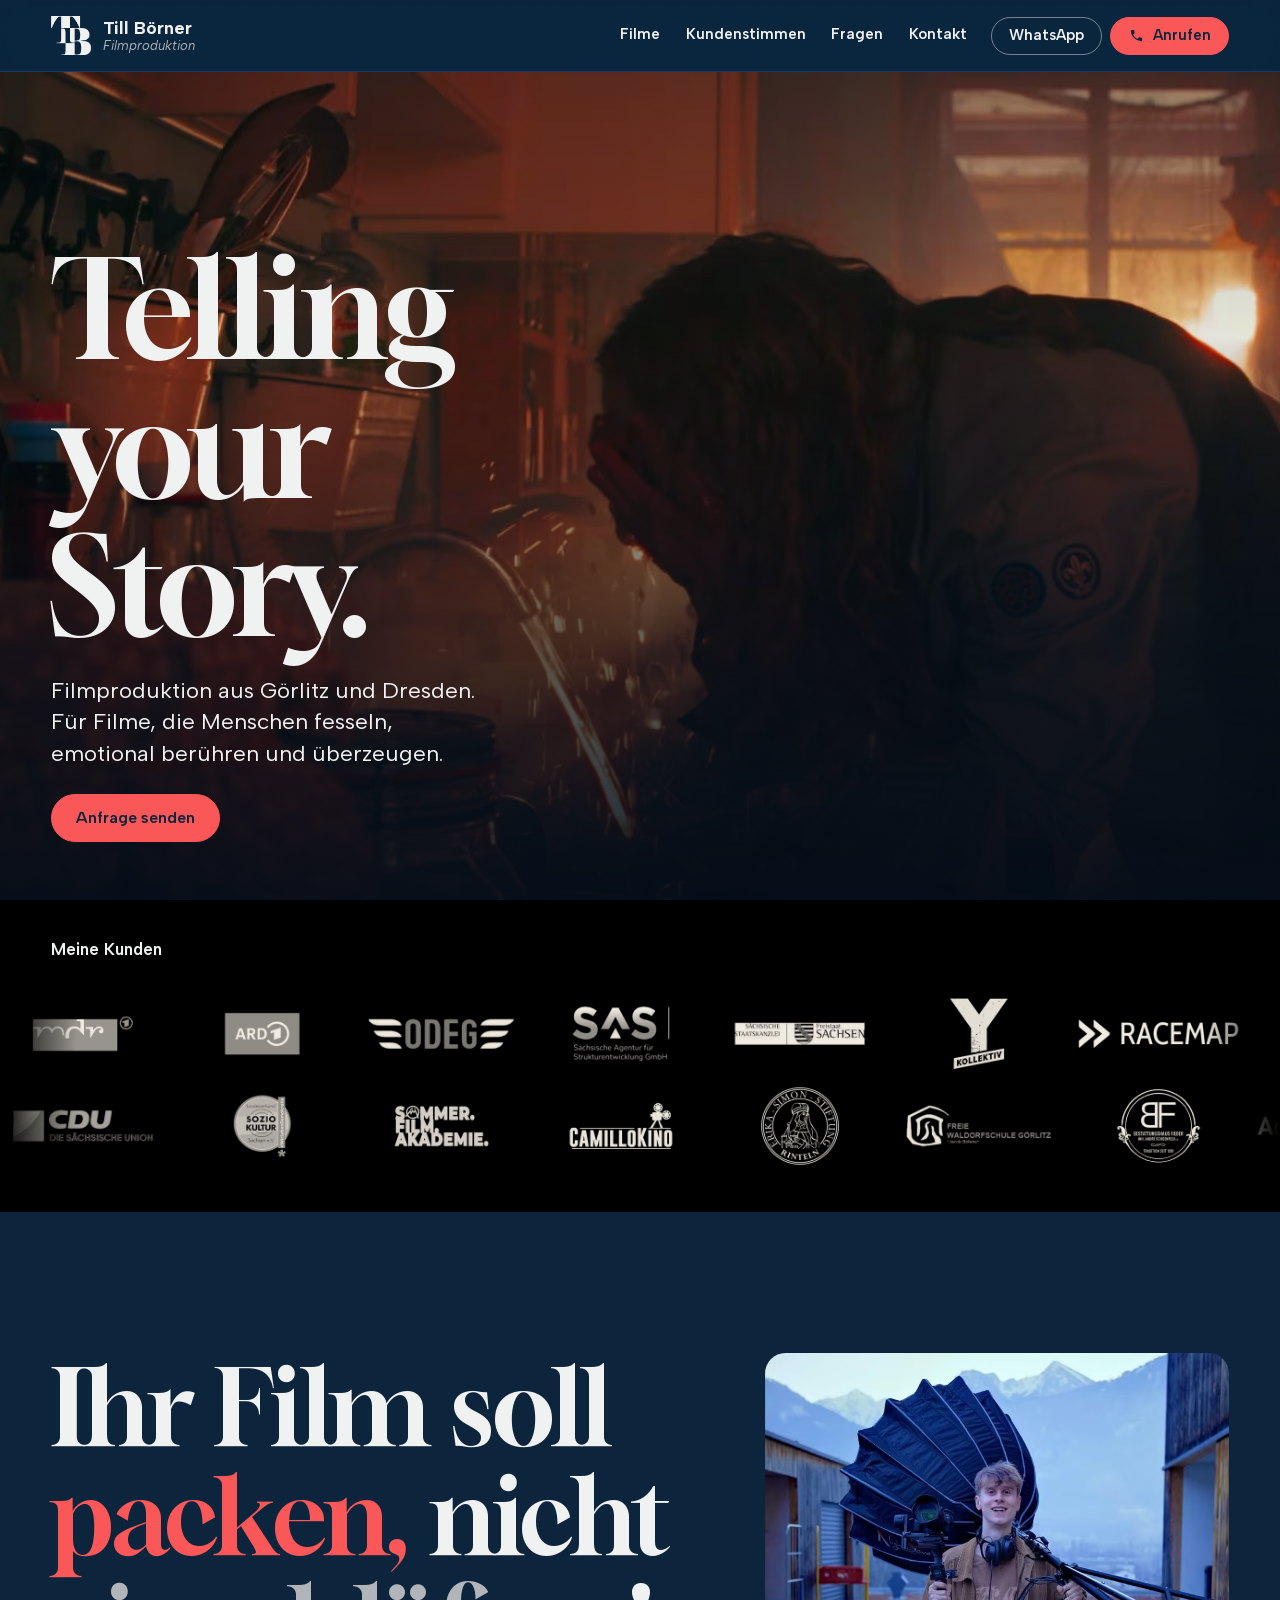
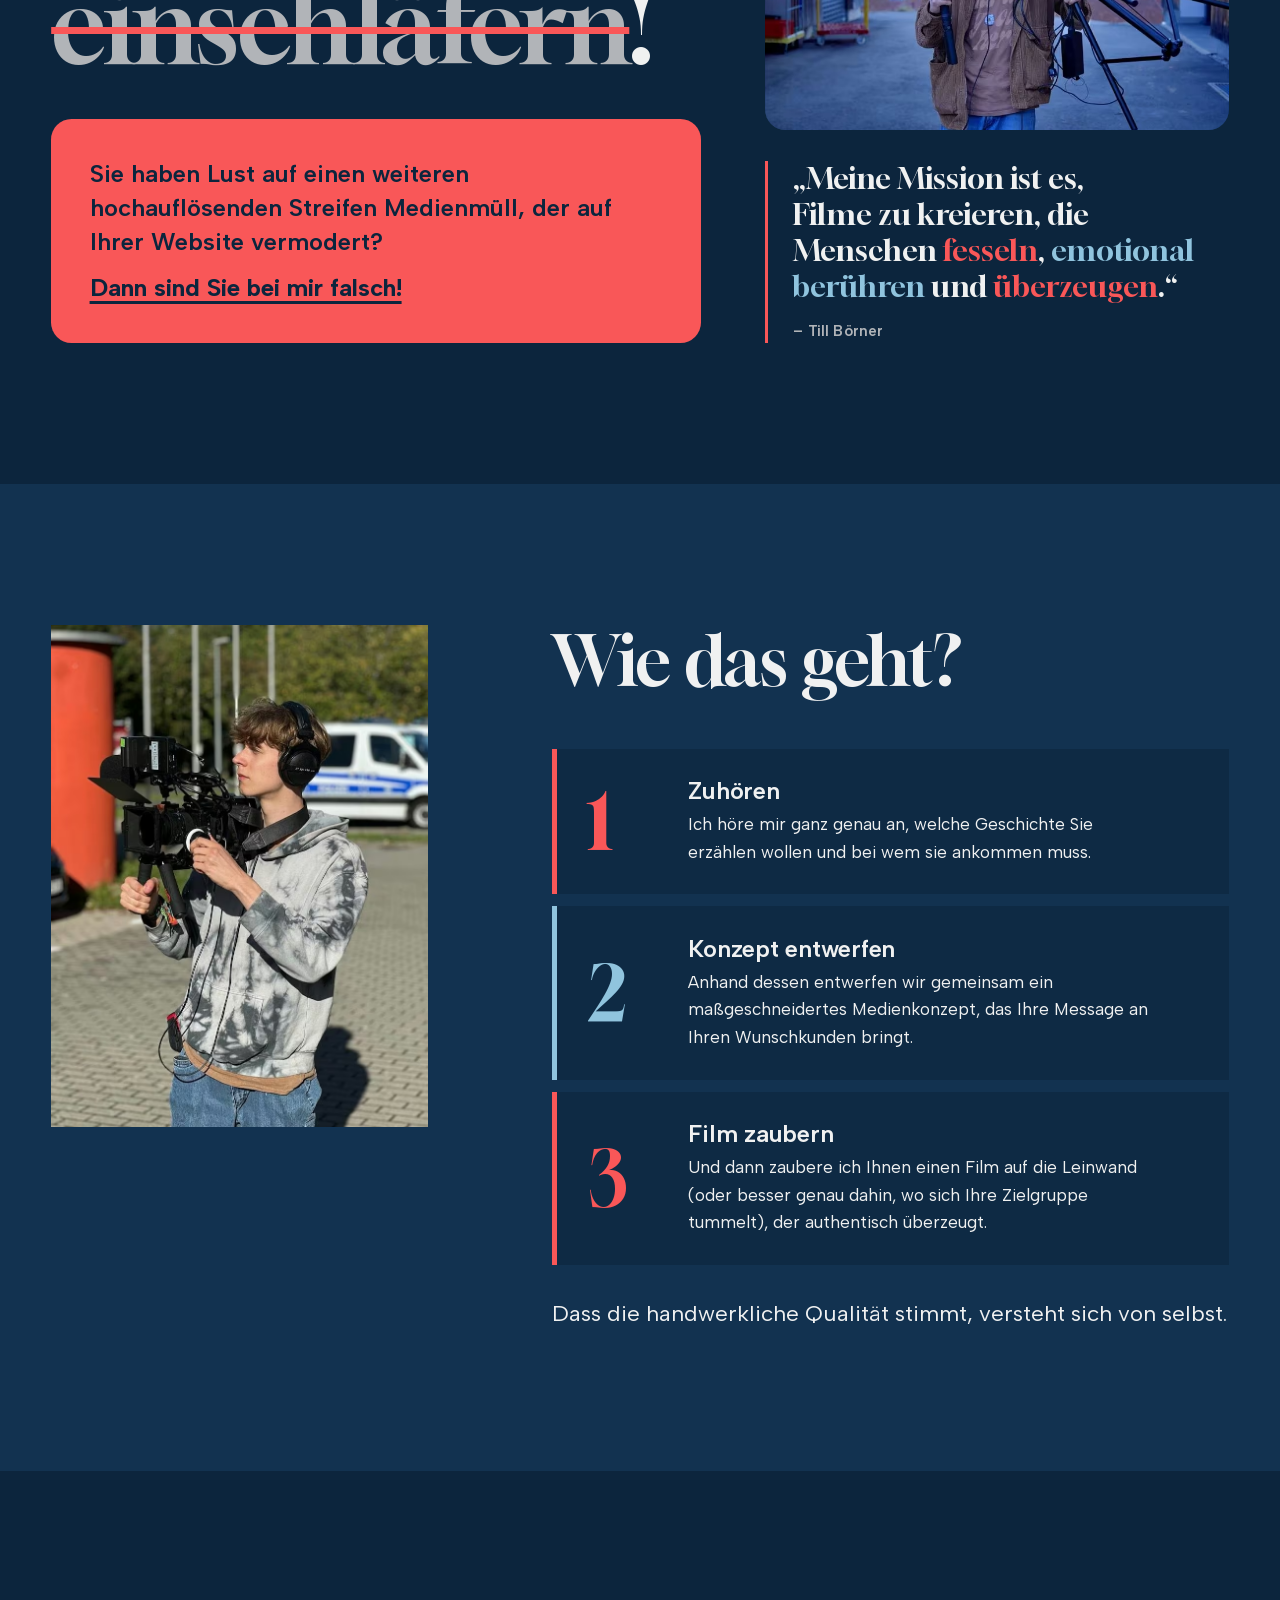
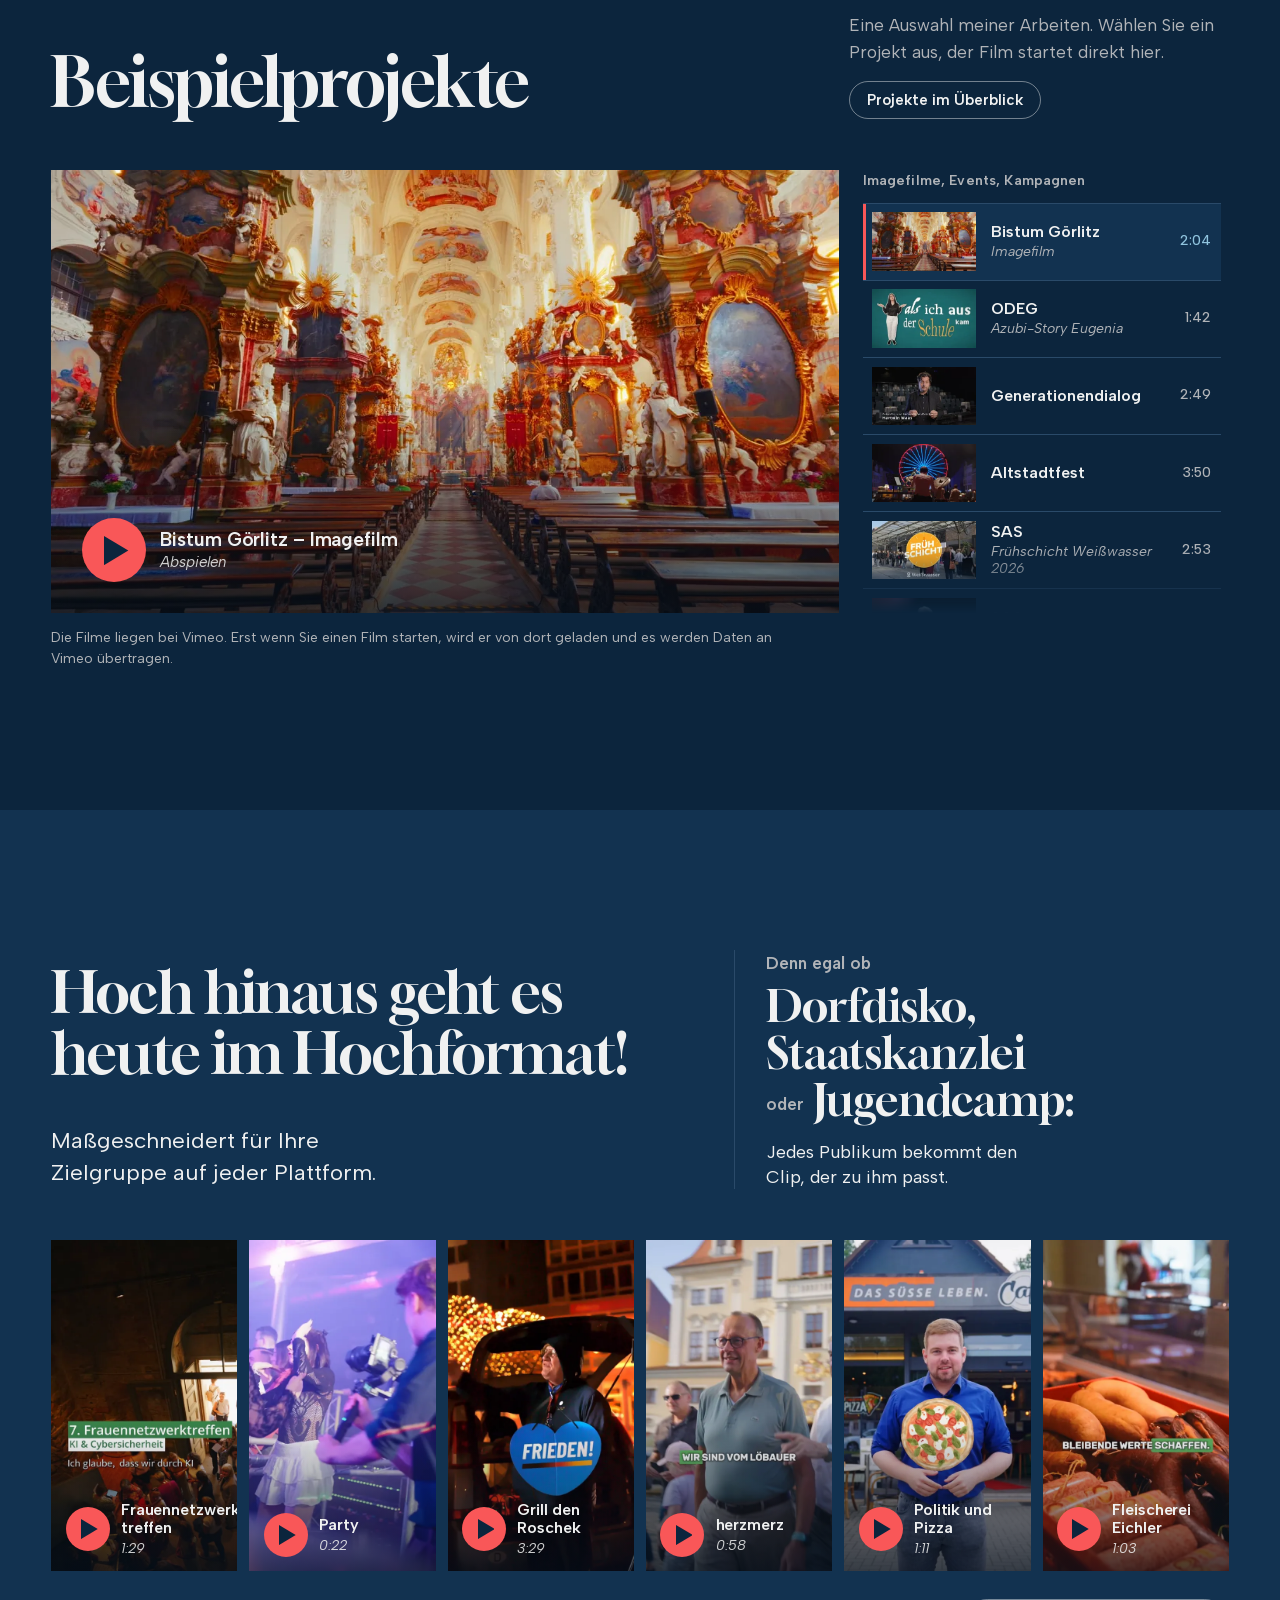
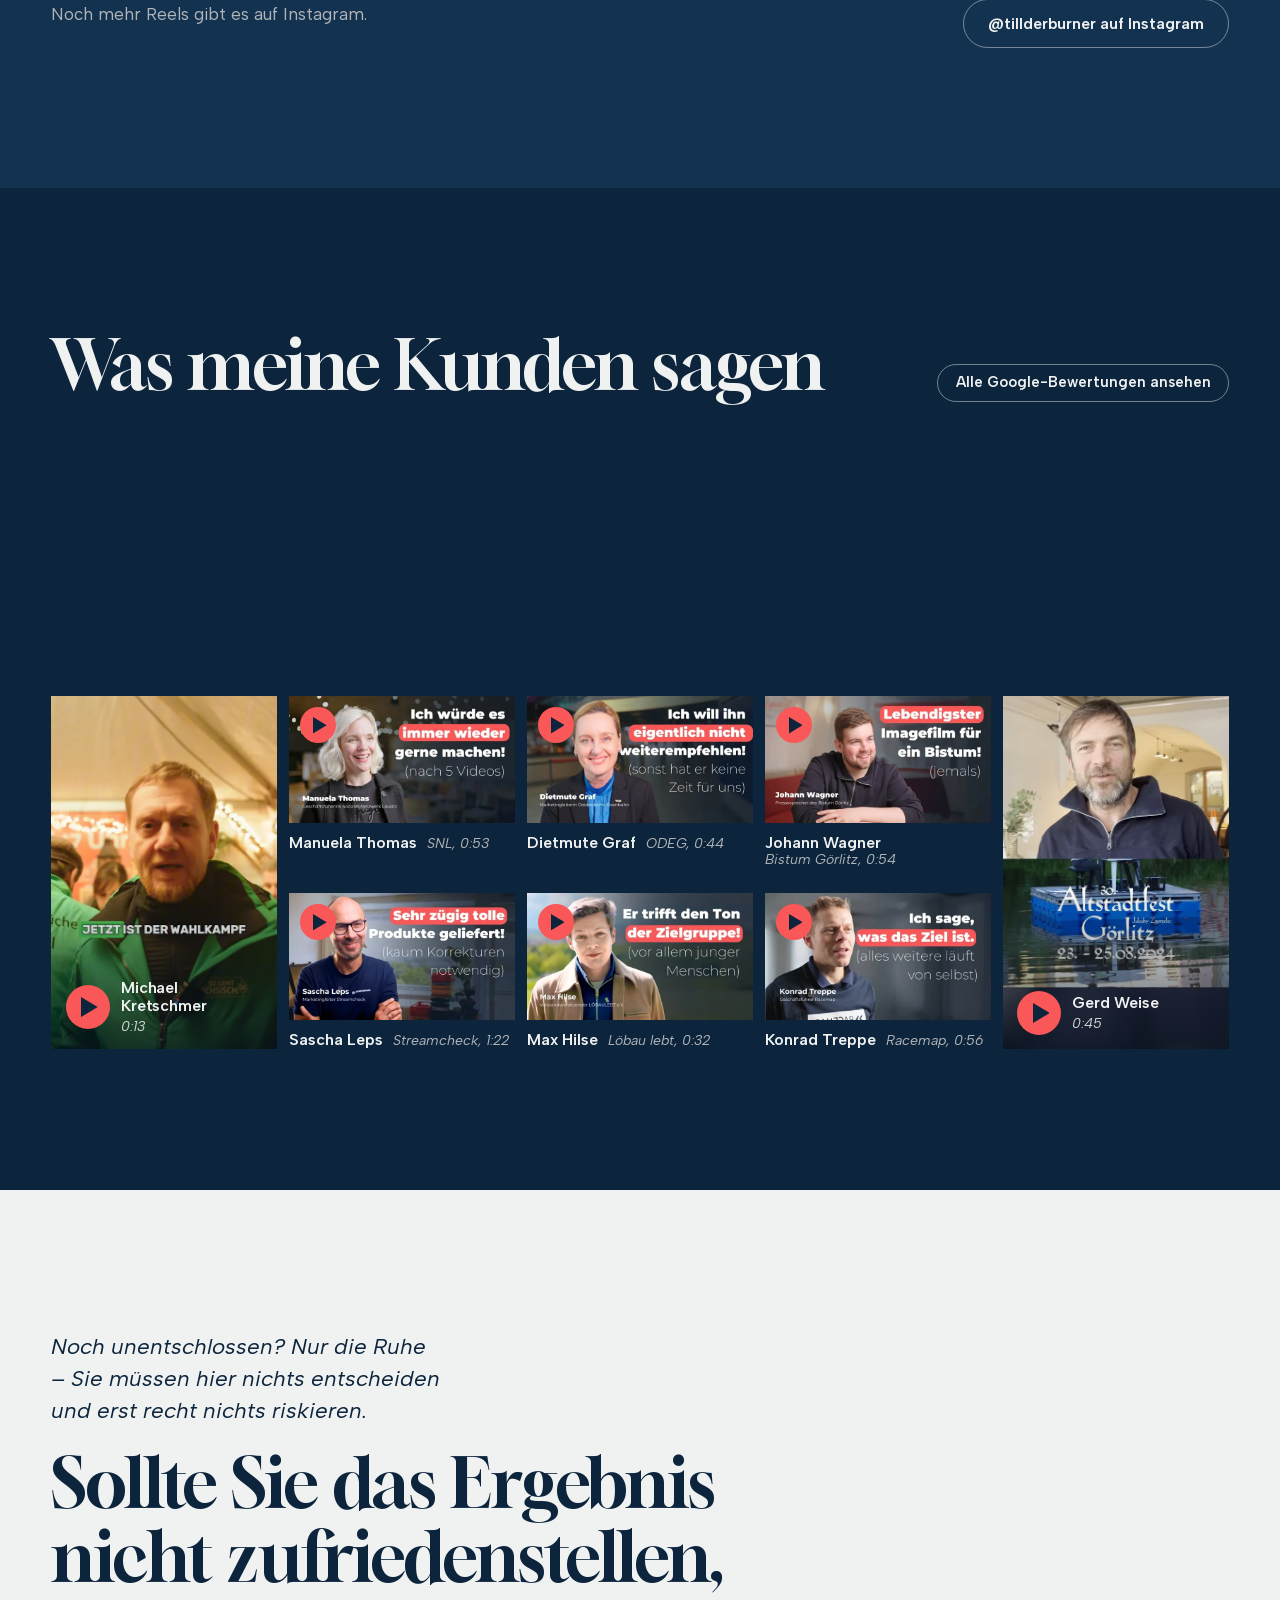
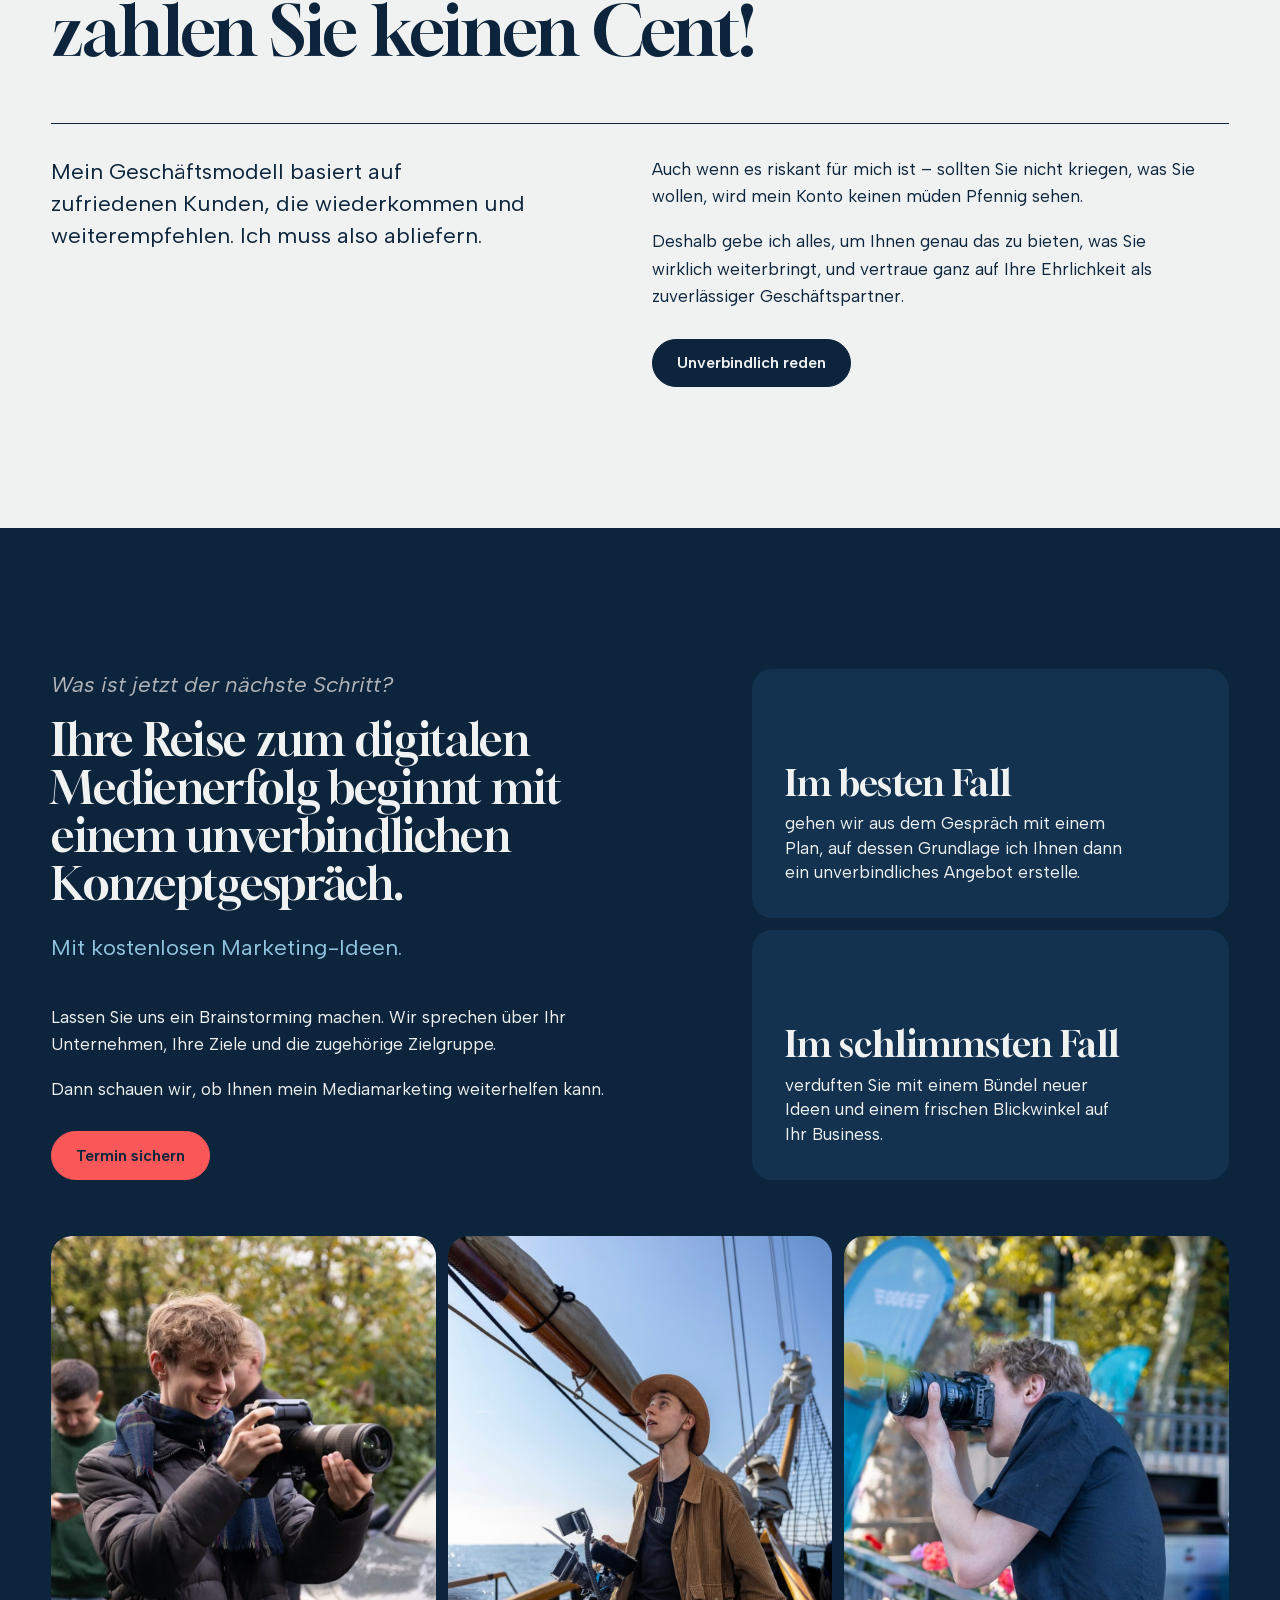
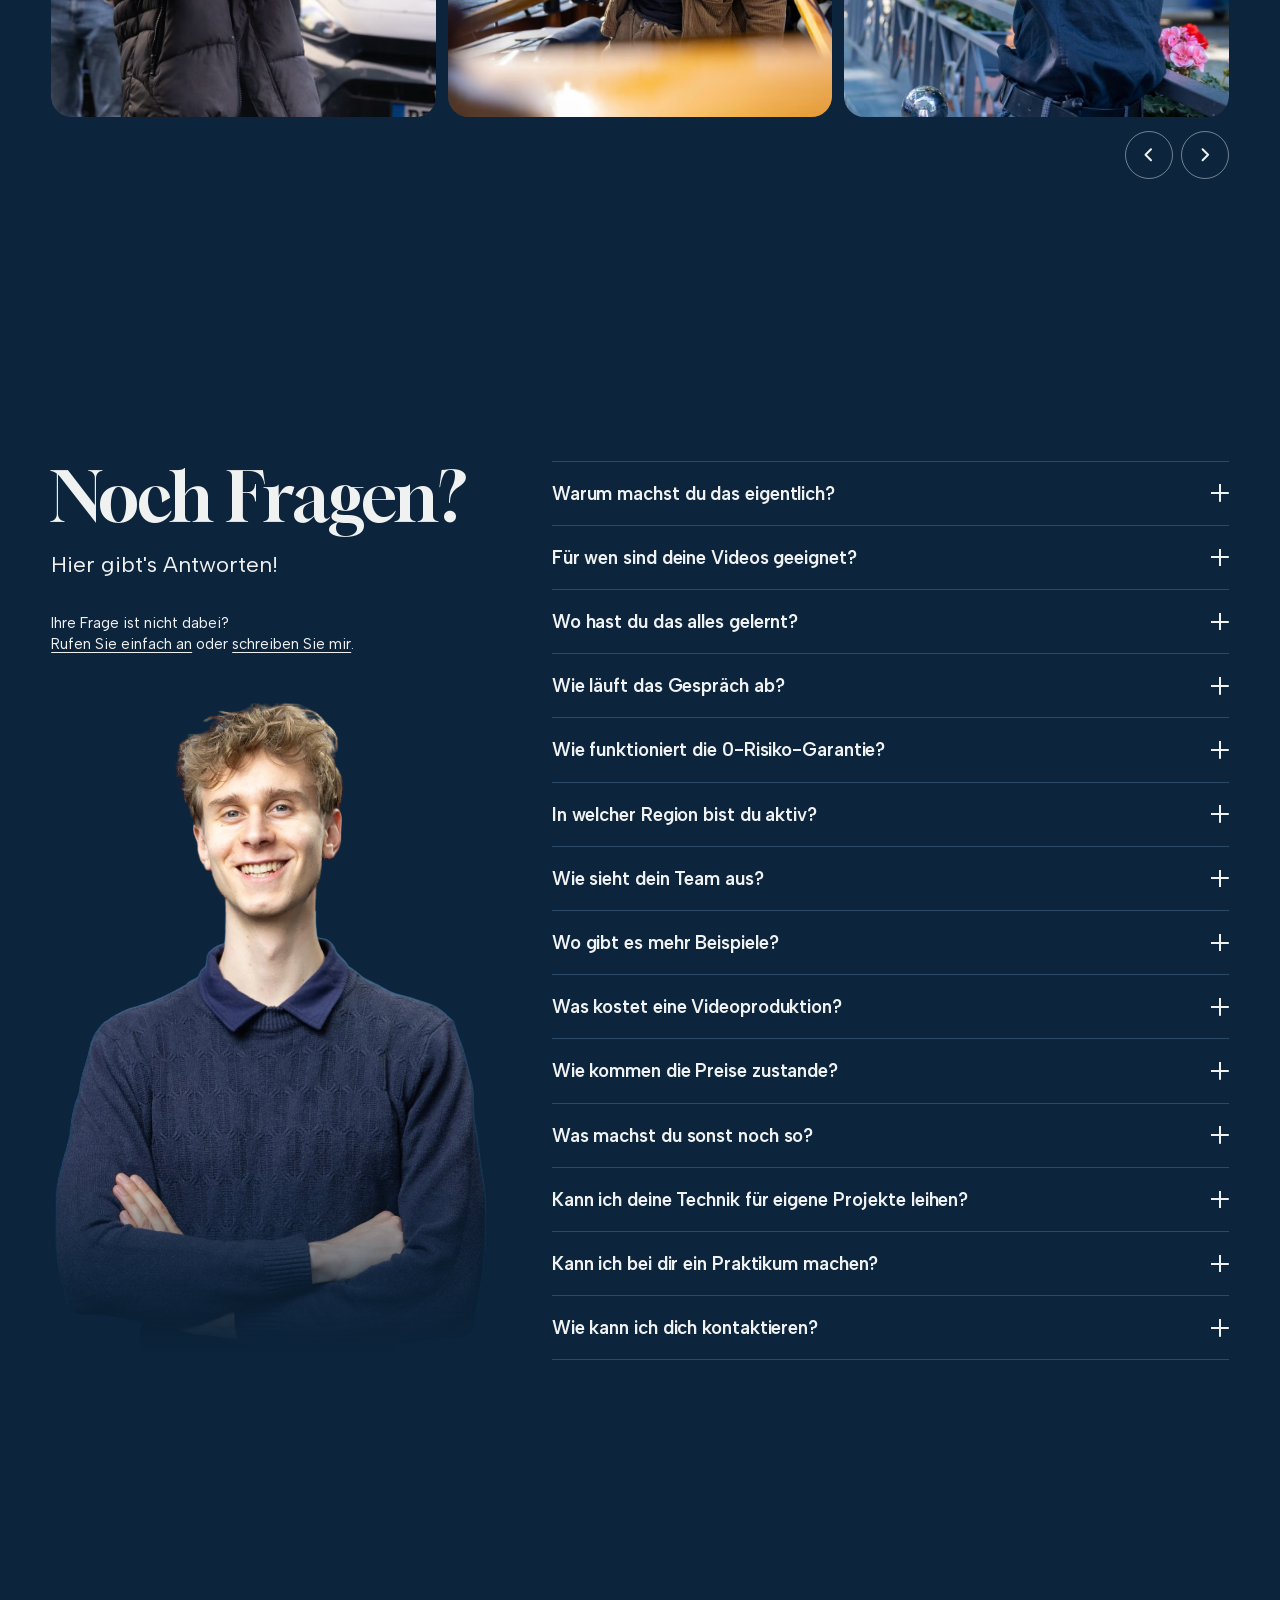
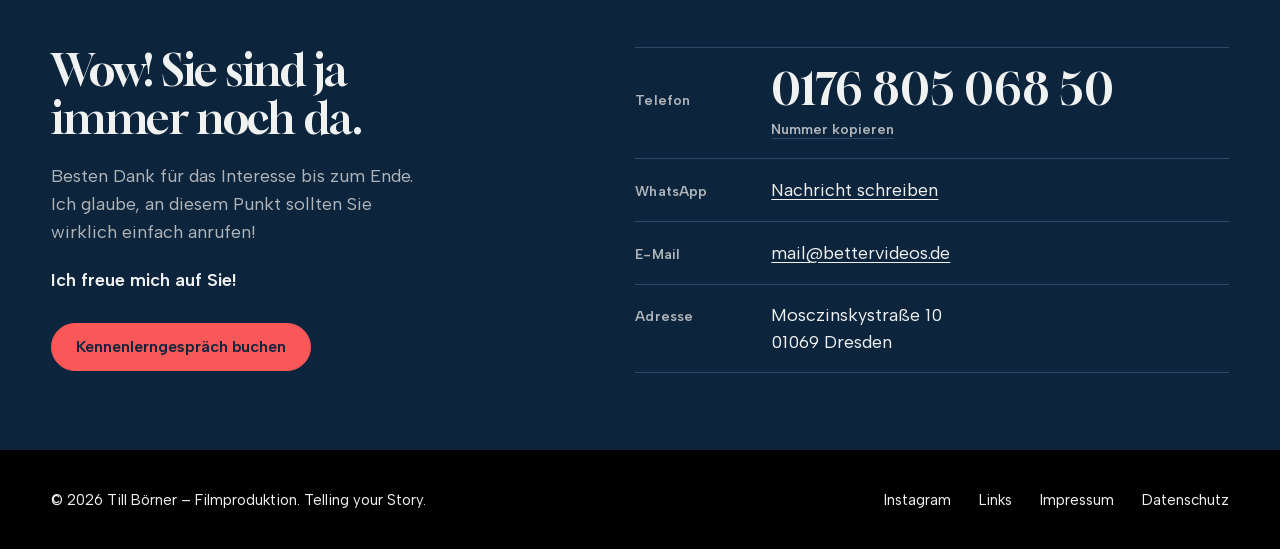
==== index.html @ 06c1653f "Manifest: Antwort gleich groß wie die Frage, fett und unterstrichen; Galerie beginnt mit dem Telelin" ====
<!doctype html>
<html lang="de">
<head>
  <meta charset="utf-8">
  <meta name="viewport" content="width=device-width, initial-scale=1">
  <title>Till Börner – Filmproduktion aus Görlitz &amp; Dresden</title>
  <meta name="description" content="Filme, die Menschen fesseln, emotional berühren und überzeugen. Imagefilme, Testimonials und Social-Media-Videos von Till Börner – mit Zufriedenheitsgarantie.">
  <meta name="theme-color" content="#0c253d">
  <meta property="og:type" content="website">
  <meta property="og:title" content="Till Börner – Filmproduktion">
  <meta property="og:description" content="Telling your Story. Filme, die packen, nicht einschläfern.">
  <meta property="og:image" content="https://tillboerner.com/assets/img/og.jpg">
  <meta property="og:image:width" content="1200">
  <meta property="og:image:height" content="630">
  <link rel="icon" type="image/png" href="assets/img/favicon.png">
  <link rel="apple-touch-icon" href="assets/img/apple-touch-icon.png">
  <link rel="preload" as="font" type="font/woff2" crossorigin href="assets/fonts/gloock-normal-latin.woff2">
  <link rel="stylesheet" href="assets/styles.css?v=12">
  <script type="application/ld+json">
  {
    "@context": "https://schema.org",
    "@type": "ProfessionalService",
    "name": "Till Börner – Filmproduktion",
    "url": "https://tillboerner.com/",
    "telephone": "+4917680506850",
    "email": "mail@bettervideos.de",
    "address": { "@type": "PostalAddress", "streetAddress": "Mosczinskystraße 10", "postalCode": "01069", "addressLocality": "Dresden", "addressCountry": "DE" },
    "areaServed": ["Görlitz", "Dresden", "Sachsen"],
    "sameAs": ["https://www.instagram.com/tillderburner/"]
  }
  </script>
</head>
<body>
<a class="skip" href="#inhalt">Zum Inhalt springen</a>

<header class="kopf">
  <div class="wrap kopf__innen">
    <a class="marke" href="#top" aria-label="Till Börner – Filmproduktion, zum Seitenanfang">
      <span class="marke__logo" aria-hidden="true"></span>
      <span class="marke__name">Till Börner <span class="marke__zusatz">Filmproduktion</span></span>
    </a>
    <button class="menue" type="button" aria-expanded="false" aria-controls="nav">Menü</button>
    <nav class="nav" id="nav" aria-label="Hauptnavigation">
      <a href="#filme">Filme</a>
      <a href="#stimmen">Kundenstimmen</a>
      <a href="#fragen">Fragen</a>
      <a href="#kontakt">Kontakt</a>
    </nav>
    <div class="kopf__aktion">
      <a class="btn btn--linie btn--kompakt" href="https://wa.me/4917680506850">WhatsApp</a>
      <a class="btn btn--kompakt kopf__ruf" href="tel:+4917680506850" aria-label="Anrufen">
        <svg viewBox="0 0 24 24" fill="currentColor" aria-hidden="true"><path d="M6.6 10.8a15.1 15.1 0 0 0 6.6 6.6l2.2-2.2a1 1 0 0 1 1-.25c1.1.37 2.3.57 3.6.57a1 1 0 0 1 1 1V20a1 1 0 0 1-1 1A17 17 0 0 1 3 4a1 1 0 0 1 1-1h3.5a1 1 0 0 1 1 1c0 1.25.2 2.45.57 3.57a1 1 0 0 1-.25 1L6.6 10.8Z"/></svg>
        <span>Anrufen</span>
      </a>
    </div>
  </div>
</header>

<main id="inhalt">

  <!-- ═════ Hero ═════ -->
  <section class="hero" id="top">
    <!-- Das Showreel läuft stumm im Hintergrund. Darunter steht sein erstes Bild, bis das Video läuft
         (und bleibt stehen, wenn jemand reduzierte Bewegung oder Datensparen eingestellt hat). -->
    <div class="hero__film" data-showreel="1179386478">
      <picture>
        <source type="image/avif" srcset="assets/img/showreel-standbild.avif">
        <img src="assets/img/showreel-standbild.jpg" alt="" width="1920" height="1080" fetchpriority="high">
      </picture>
    </div>
    <div class="wrap hero__inhalt">
      <h1 class="hero__titel" aria-label="Telling your Story.">
        <span aria-hidden="true"><i>Telling</i></span>
        <span aria-hidden="true"><i>your</i></span>
        <span aria-hidden="true"><i>Story.</i></span>
      </h1>
      <div class="hero__text">
        <p class="gross">Filmproduktion aus Görlitz und Dresden. Für Filme, die Menschen fesseln, emotional berühren und überzeugen.</p>
        <div class="btnreihe">
          <a class="btn" href="#kontakt" data-buchen-auf>Anfrage senden</a>
        </div>
      </div>
    </div>
  </section>

  <!-- ═════ Kunden ═════ -->
  <section class="kunden" id="kunden" aria-labelledby="kunden-titel">
    <div class="wrap kunden__kopf">
      <h2 id="kunden-titel">Meine Kunden</h2>
    </div>
    <div class="kunden__lauf">
      <div class="band" data-band>
        <ul>
          <li><img src="assets/logos/mdr.webp" alt="MDR" width="360" height="200" loading="lazy" decoding="async"></li>
          <li><img src="assets/logos/ard.webp" alt="ARD" width="360" height="200" loading="lazy" decoding="async"></li>
          <li><img src="assets/logos/odeg.webp" alt="ODEG" width="360" height="200" loading="lazy" decoding="async"></li>
          <li><img src="assets/logos/sas.webp" alt="Sächsische Agentur für Strukturentwicklung" width="360" height="200" loading="lazy" decoding="async"></li>
          <li><img src="assets/logos/freistaat-sachsen.webp" alt="Freistaat Sachsen" width="360" height="200" loading="lazy" decoding="async"></li>
          <li><img src="assets/logos/y-kollektiv.webp" alt="Y-Kollektiv" width="360" height="200" loading="lazy" decoding="async"></li>
          <li><img src="assets/logos/racemap.webp" alt="Racemap" width="360" height="200" loading="lazy" decoding="async"></li>
          <li><img src="assets/logos/loebau-lebt.webp" alt="Löbau lebt" width="360" height="200" loading="lazy" decoding="async"></li>
          <li><img src="assets/logos/bistum-goerlitz.webp" alt="Bistum Görlitz" width="360" height="200" loading="lazy" decoding="async"></li>
          <li><img src="assets/logos/streamcheck.webp" alt="Streamcheck" width="360" height="200" loading="lazy" decoding="async"></li>
          <li><img src="assets/logos/saechsische-filmakademie.webp" alt="Sächsische Filmakademie" width="360" height="200" loading="lazy" decoding="async"></li>
          <li><img src="assets/logos/neisse-filmfestival.webp" alt="Neiße Filmfestival" width="360" height="200" loading="lazy" decoding="async"></li>
          <li><img src="assets/logos/awo.webp" alt="AWO" width="360" height="200" loading="lazy" decoding="async"></li>
          <li><img src="assets/logos/asb.webp" alt="ASB" width="360" height="200" loading="lazy" decoding="async"></li>
          <li><img src="assets/logos/rotes-kreuz.webp" alt="Rotes Kreuz" width="360" height="200" loading="lazy" decoding="async"></li>
          <li><img src="assets/logos/thermotec.webp" alt="Thermotec AG" width="360" height="200" loading="lazy" decoding="async"></li>
          <li><img src="assets/logos/pro-material-lausitz.webp" alt="Pro Material Lausitz" width="360" height="200" loading="lazy" decoding="async"></li>
          <li><img src="assets/logos/so-geht-saechsisch.webp" alt="So geht sächsisch." width="360" height="200" loading="lazy" decoding="async"></li>
          <li><img src="assets/logos/sparkasse.webp" alt="Sparkasse" width="360" height="200" loading="lazy" decoding="async"></li>
          <li><img src="assets/logos/volksbank.webp" alt="Volksbank" width="360" height="200" loading="lazy" decoding="async"></li>
        </ul>
      </div>
      <div class="band" data-band="gegen">
        <ul>
          <li><img src="assets/logos/cdu-sachsen.webp" alt="CDU Sachsen" width="360" height="200" loading="lazy" decoding="async"></li>
          <li><img src="assets/logos/soziokultur-sachsen.webp" alt="Soziokultur Sachsen" width="360" height="200" loading="lazy" decoding="async"></li>
          <li><img src="assets/logos/sommer-film-akademie.webp" alt="Sommer.Film.Akademie" width="360" height="200" loading="lazy" decoding="async"></li>
          <li><img src="assets/logos/camillo-kino.webp" alt="Camillo Kino" width="360" height="200" loading="lazy" decoding="async"></li>
          <li><img src="assets/logos/erika-simon-stiftung.webp" alt="Erika-Simon-Stiftung Rinteln" width="360" height="200" loading="lazy" decoding="async"></li>
          <li><img src="assets/logos/waldorfschule-goerlitz.webp" alt="Freie Waldorfschule Görlitz" width="360" height="200" loading="lazy" decoding="async"></li>
          <li><img src="assets/logos/bestattungshaus-fieber.webp" alt="Bestattungshaus Fieber" width="360" height="200" loading="lazy" decoding="async"></li>
          <li><img src="assets/logos/aquaristikstudio.webp" alt="Aquaristikstudio" width="360" height="200" loading="lazy" decoding="async"></li>
          <li><img src="assets/logos/bu.webp" alt="BU" width="360" height="200" loading="lazy" decoding="async"></li>
          <li><img src="assets/logos/a-team.webp" alt="A-Team" width="360" height="200" loading="lazy" decoding="async"></li>
          <li><img src="assets/logos/quickstart-sachsen.webp" alt="Quickstart Sachsen+" width="360" height="200" loading="lazy" decoding="async"></li>
          <li><img src="assets/logos/uniklinikum-regensburg.webp" alt="Universitätsklinikum Regensburg" width="360" height="200" loading="lazy" decoding="async"></li>
          <li><img src="assets/logos/bank-1-saar.webp" alt="Bank 1 Saar" width="360" height="200" loading="lazy" decoding="async"></li>
          <li><img src="assets/logos/jupident.webp" alt="Jupident" width="360" height="200" loading="lazy" decoding="async"></li>
          <li><img src="assets/logos/kultur-service-goerlitz.webp" alt="Kultur.Service Görlitz" width="360" height="200" loading="lazy" decoding="async"></li>
          <li><img src="assets/logos/zfp-reichenau.webp" alt="ZfP Reichenau" width="360" height="200" loading="lazy" decoding="async"></li>
          <li><img src="assets/logos/herbert.webp" alt="Herbert Club &amp; Disco" width="360" height="200" loading="lazy" decoding="async"></li>
          <li><img src="assets/logos/fkon-consulting.webp" alt="fkon Consulting" width="360" height="200" loading="lazy" decoding="async"></li>
          <li><img src="assets/logos/kunde-1855.webp" alt="Kundenlogo mit Eichhörnchen und der Jahreszahl 1855" width="360" height="200" loading="lazy" decoding="async"></li>
        </ul>
      </div>
    </div>
  </section>

  <!-- ═════ Manifest ═════ -->
  <section class="wrap sec manifest" id="manifest">
    <div class="manifest__raster">
      <div class="manifest__text">
        <h2 class="titel manifest__titel">Ihr Film soll <em>packen,</em> nicht <s>einschläfern</s>!</h2>
        <p class="manifest__los">Sie haben Lust auf einen weiteren hochauflösenden Streifen Medienmüll, der auf Ihrer Website vermodert? <strong><span>Dann sind Sie bei mir falsch!</span></strong></p>
      </div>
      <div class="manifest__till">
        <div class="manifest__foto">
        <picture>
          <source type="image/avif" srcset="assets/img/till-boerner-berge-800.avif 800w, assets/img/till-boerner-berge-1365.avif 1365w" sizes="(min-width: 52rem) 40vw, 100vw">
          <img class="manifest__bild" src="assets/img/till-boerner-berge-1365.jpg" srcset="assets/img/till-boerner-berge-800.jpg 800w, assets/img/till-boerner-berge-1365.jpg 1365w" sizes="(min-width: 52rem) 40vw, 100vw" alt="Till Börner mit Softbox auf der Schulter und Kamera in der Hand" width="1365" height="2048" loading="lazy" decoding="async">
        </picture>
        </div>
        <figure class="zitat">
          <blockquote>
            <p>Meine Mission ist es, Filme zu kreieren, die Menschen <span class="wort wort--pink">fesseln</span>, <span class="wort wort--blau">emotional berühren</span> und <span class="wort wort--pink">überzeugen</span>.</p>
          </blockquote>
          <figcaption>Till Börner</figcaption>
        </figure>
      </div>
    </div>
  </section>

  <!-- ═════ Ablauf ═════ -->
  <section class="sec ablauf" id="ablauf">
    <div class="wrap ablauf__raster">
      <figure class="ablauf__bild">
        <picture>
          <source type="image/avif" srcset="assets/img/till-boerner-dreh.avif">
          <img src="assets/img/till-boerner-dreh.jpg" alt="Till Börner dreht mit Kamera-Rig und Kopfhörern" width="765" height="1020" loading="lazy" decoding="async">
        </picture>
      </figure>
      <div class="ablauf__inhalt">
        <h2 class="titel">Wie das geht?</h2>
        <ol class="schritte">
          <li>
            <div>
              <h3>Zuhören</h3>
              <p>Ich höre mir ganz genau an, welche Geschichte Sie erzählen wollen und bei wem sie ankommen muss.</p>
            </div>
          </li>
          <li>
            <div>
              <h3>Konzept entwerfen</h3>
              <p>Anhand dessen entwerfen wir gemeinsam ein maßgeschneidertes Medienkonzept, das Ihre Message an Ihren Wunschkunden bringt.</p>
            </div>
          </li>
          <li>
            <div>
              <h3>Film zaubern</h3>
              <p>Und dann zaubere ich Ihnen einen Film auf die Leinwand (oder besser genau dahin, wo sich Ihre Zielgruppe tummelt), der authentisch überzeugt.</p>
            </div>
          </li>
        </ol>
        <p class="gross ablauf__schluss">Dass die handwerkliche Qualität stimmt, versteht sich von selbst.</p>
      </div>
    </div>
  </section>

  <!-- ═════ Filme ═════ -->
  <section class="wrap sec filme" id="filme">
    <div class="filme__kopf">
      <h2 class="titel">Beispiel&shy;projekte</h2>
      <div class="filme__wahl">
        <p class="leise">Eine Auswahl meiner Arbeiten. Wählen Sie ein Projekt aus, der Film startet direkt hier.</p>
        <button class="btn btn--linie btn--kompakt" type="button" data-raster hidden>Projekte im Überblick</button>
      </div>
    </div>
    <div class="kino">
      <div class="buehne" id="buehne">
        <a class="poster" href="https://vimeo.com/1143287568" data-vimeo="1143287568" data-titel="Bistum Görlitz – Imagefilm">
          <img src="assets/filme/2091415806-1280.webp" alt="" width="1280" height="720" loading="lazy" decoding="async">
          <span class="play">
            <span class="play__knopf"><svg viewBox="0 0 10 12" fill="currentColor" aria-hidden="true"><path d="M0 0l10 6-10 6z"/></svg></span>
            <span><span data-buehne-titel>Bistum Görlitz – Imagefilm</span><small>Abspielen</small></span>
          </span>
        </a>
      </div>

      <div class="programm" id="programm">
        <div class="programm__rolle" tabindex="0" role="group" aria-label="Programm: zwölf Filme">
        <h3>Imagefilme, Events, Kampagnen</h3>
        <ul>
          <li><a class="film" href="https://vimeo.com/1143287568" aria-current="true" data-vimeo="1143287568" data-titel="Bistum Görlitz – Imagefilm" data-poster="assets/filme/2091415806-1280.webp">
            <img src="assets/filme/2091415806-295x166.webp" alt="" width="295" height="166" loading="lazy">
            <span class="film__name">Bistum Görlitz<span class="film__art">Imagefilm</span></span><span class="film__zeit">2:04</span></a></li>
          <li><a class="film" href="https://vimeo.com/1190121010" data-vimeo="1190121010" data-titel="ODEG – Azubi-Story Eugenia" data-poster="assets/filme/2154822526-1280.webp">
            <img src="assets/filme/2154822526-295x166.webp" alt="" width="295" height="166" loading="lazy">
            <span class="film__name">ODEG<span class="film__art">Azubi-Story Eugenia</span></span><span class="film__zeit">1:42</span></a></li>
          <li><a class="film" href="https://vimeo.com/1182042656" data-vimeo="1182042656" data-titel="Generationendialog" data-poster="assets/filme/2144560464-1280.webp">
            <img src="assets/filme/2144560464-295x166.webp" alt="" width="295" height="166" loading="lazy">
            <span class="film__name">Generationen&shy;dialog</span><span class="film__zeit">2:49</span></a></li>
          <li><a class="film" href="https://vimeo.com/1037210347" data-vimeo="1037210347" data-titel="Altstadtfest" data-poster="assets/filme/2157919437-1280.webp">
            <img src="assets/filme/2157919437-295x166.webp" alt="" width="295" height="166" loading="lazy">
            <span class="film__name">Altstadtfest</span><span class="film__zeit">3:50</span></a></li>
          <li><a class="film" href="https://vimeo.com/1195907313" data-vimeo="1195907313" data-titel="SAS – Frühschicht Weißwasser 2026" data-poster="assets/filme/2161885822-1280.webp">
            <img src="assets/filme/2161885822-295x166.webp" alt="" width="295" height="166" loading="lazy">
            <span class="film__name">SAS<span class="film__art">Frühschicht Weißwasser 2026</span></span><span class="film__zeit">2:53</span></a></li>
          <li><a class="film" href="https://vimeo.com/1192613729" data-vimeo="1192613729" data-titel="SAS – Strukturwandeltagung" data-poster="assets/filme/2157917158-1280.webp">
            <img src="assets/filme/2157917158-295x166.webp" alt="" width="295" height="166" loading="lazy">
            <span class="film__name">SAS<span class="film__art">Struktur&shy;wandel&shy;tagung</span></span><span class="film__zeit">2:28</span></a></li>
          <li><a class="film" href="https://vimeo.com/1120769057" data-vimeo="1120769057" data-titel="ODEG – Euronahverkehr" data-poster="assets/filme/2157920247-1280.webp">
            <img src="assets/filme/2157920247-295x166.webp" alt="" width="295" height="166" loading="lazy">
            <span class="film__name">ODEG<span class="film__art">Euronahverkehr</span></span><span class="film__zeit">2:07</span></a></li>
          <li><a class="film" href="https://vimeo.com/1179370126" data-vimeo="1179370126" data-titel="Löbau lebt – Imagefilm" data-poster="assets/filme/2141198289-1280.webp">
            <img src="assets/filme/2141198289-295x166.webp" alt="" width="295" height="166" loading="lazy">
            <span class="film__name">Löbau lebt<span class="film__art">Imagefilm</span></span><span class="film__zeit">2:04</span></a></li>
          <li><a class="film" href="https://vimeo.com/1004107802" data-vimeo="1004107802" data-titel="Pro Material Lausitz – Kick-off-Opener" data-poster="assets/filme/1920605869-1280.webp">
            <img src="assets/filme/1920605869-295x166.webp" alt="" width="295" height="166" loading="lazy">
            <span class="film__name">Pro Material Lausitz<span class="film__art">Kick-off-Opener</span></span><span class="film__zeit">0:32</span></a></li>
        </ul>
        <h3>Weitere Projekte</h3>
        <ul>
          <li><a class="film" href="https://vimeo.com/1120769000" data-vimeo="1120769000" data-titel="Thermotec – Kurzfilm" data-poster="assets/filme/2061632253-1280.webp">
            <img src="assets/filme/2061632253-295x166.webp" alt="" width="295" height="166" loading="lazy">
            <span class="film__name">Thermotec<span class="film__art">Kurzfilm</span></span><span class="film__zeit">1:03</span></a></li>
          <li><a class="film" href="https://vimeo.com/1120769759" data-vimeo="1120769759" data-titel="Slim Georgee – Schneidezahn" data-poster="assets/filme/2061633649-1280.webp">
            <img src="assets/filme/2061633649-295x166.webp" alt="" width="295" height="166" loading="lazy">
            <span class="film__name">Slim Georgee<span class="film__art">Schneidezahn</span></span><span class="film__zeit">3:00</span></a></li>
          <li><a class="film" href="https://vimeo.com/1204837393" data-vimeo="1204837393" data-titel="Wort des Jahres" data-poster="assets/filme/2173271144-1280.webp">
            <img src="assets/filme/2173271144-295x166.webp" alt="" width="295" height="166" loading="lazy">
            <span class="film__name">Wort des Jahres</span><span class="film__zeit">3:05</span></a></li>
        </ul>
        </div>
      </div>
      <p class="klein leise buehne__hinweis">Die Filme liegen bei Vimeo. Erst wenn Sie einen Film starten, wird er von dort geladen und es werden Daten an Vimeo übertragen.</p>
    </div>
  </section>

  <!-- ═════ Hochformat ═════ -->
  <section class="sec hoch" id="hochformat">
    <div class="wrap">
      <div class="hoch__kopf">
        <h2 class="titel">Hoch hinaus geht es heute im Hochformat!</h2>
        <p class="gross hoch__los">Maßgeschneidert für Ihre Zielgruppe auf jeder Plattform.</p>
        <p class="hoch__orte">
          <span class="hoch__ob">Denn egal ob</span>
          <span class="hoch__ort">Dorfdisko,</span>
          <span class="hoch__ort">Staatskanzlei</span>
          <span class="hoch__ort"><small>oder</small> Jugendcamp:</span>
          <span class="hoch__fazit">Jedes Publikum bekommt den Clip, der zu ihm passt.</span>
        </p>
      </div>
      <ul class="reels">
        <li><a class="clip clip--hoch" href="https://vimeo.com/1053539774/03029ea0cc" data-vimeo="1053539774" data-h="03029ea0cc" data-titel="Frauennetzwerktreffen">
          <span class="poster"><img src="assets/filme/1978727688-640.webp" alt="" width="480" height="854" loading="lazy">
          <span class="play"><span class="play__knopf"><svg viewBox="0 0 10 12" fill="currentColor" aria-hidden="true"><path d="M0 0l10 6-10 6z"/></svg></span><span>Frauennetzwerk&shy;treffen<small>1:29</small></span></span></span></a></li>
        <li><a class="clip clip--hoch" href="https://vimeo.com/1053539207/df97e799cb" data-vimeo="1053539207" data-h="df97e799cb" data-titel="Party">
          <span class="poster"><img src="assets/filme/1978726788-640.webp" alt="" width="480" height="854" loading="lazy">
          <span class="play"><span class="play__knopf"><svg viewBox="0 0 10 12" fill="currentColor" aria-hidden="true"><path d="M0 0l10 6-10 6z"/></svg></span><span>Party<small>0:22</small></span></span></span></a></li>
        <li><a class="clip clip--hoch" href="https://vimeo.com/1053548530/8d14f0550f" data-vimeo="1053548530" data-h="8d14f0550f" data-titel="Grill den Roschek">
          <span class="poster"><img src="assets/filme/1978738319-640.webp" alt="" width="480" height="854" loading="lazy">
          <span class="play"><span class="play__knopf"><svg viewBox="0 0 10 12" fill="currentColor" aria-hidden="true"><path d="M0 0l10 6-10 6z"/></svg></span><span>Grill den Roschek<small>3:29</small></span></span></span></a></li>
        <li><a class="clip clip--hoch" href="https://vimeo.com/1053540817/ece1df7133" data-vimeo="1053540817" data-h="ece1df7133" data-titel="herzmerz">
          <span class="poster"><img src="assets/filme/1978728773-640.webp" alt="" width="480" height="854" loading="lazy">
          <span class="play"><span class="play__knopf"><svg viewBox="0 0 10 12" fill="currentColor" aria-hidden="true"><path d="M0 0l10 6-10 6z"/></svg></span><span>herzmerz<small>0:58</small></span></span></span></a></li>
        <li><a class="clip clip--hoch" href="https://vimeo.com/1053541207/7d0312840f" data-vimeo="1053541207" data-h="7d0312840f" data-titel="Politik und Pizza">
          <span class="poster"><img src="assets/filme/1978729236-640.webp" alt="" width="480" height="854" loading="lazy">
          <span class="play"><span class="play__knopf"><svg viewBox="0 0 10 12" fill="currentColor" aria-hidden="true"><path d="M0 0l10 6-10 6z"/></svg></span><span>Politik und Pizza<small>1:11</small></span></span></span></a></li>
        <li><a class="clip clip--hoch" href="https://vimeo.com/1053541023/0c55a08359" data-vimeo="1053541023" data-h="0c55a08359" data-titel="Fleischerei Eichler">
          <span class="poster"><img src="assets/filme/1978729042-640.webp" alt="" width="480" height="854" loading="lazy">
          <span class="play"><span class="play__knopf"><svg viewBox="0 0 10 12" fill="currentColor" aria-hidden="true"><path d="M0 0l10 6-10 6z"/></svg></span><span>Fleischerei Eichler<small>1:03</small></span></span></span></a></li>
      </ul>
      <div class="hoch__fuss">
        <p class="leise">Noch mehr Reels gibt es auf Instagram.</p>
        <a class="btn btn--linie" href="https://www.instagram.com/tillderburner/" rel="noopener">@tillderburner auf Instagram</a>
      </div>
    </div>
  </section>

  <!-- ═════ Kundenstimmen ═════ -->
  <section class="wrap sec stimmen" id="stimmen">
    <div class="stimmen__kopf">
      <h2 class="titel titel--breit">Was meine Kunden sagen</h2>
      <!-- Öffnet die Gesamtansicht des Widgets; ohne Skript oder Widget führt der Link zum Google-Eintrag. -->
      <a class="btn btn--linie btn--kompakt" href="https://www.google.com/maps?cid=9251350982065660197" target="_blank" rel="noopener" data-alle-bewertungen>Alle Google-Bewertungen ansehen</a>
    </div>
    <!-- Die echten Google-Bewertungen, eingebunden über dasselbe Elfsight-Widget wie auf der bisherigen Seite.
         Das Skript dazu lädt main.js, sobald der Abschnitt in die Nähe des Bildschirms kommt. -->
    <div class="bewertungen" data-bewertungen>
      <div class="elfsight-app-bea98d6a-9e39-4e52-94d1-9f7313177200" data-elfsight-app-lazy></div>
    </div>
    <ul class="mosaik">
        <li class="mosaik__hoch mosaik__hoch--links"><a class="clip clip--hoch" href="https://vimeo.com/1177133576" data-vimeo="1177133576" data-titel="Michael Kretschmer – Kundenstimme">
          <span class="poster"><img src="assets/filme/2138386339-640.webp" alt="" width="480" height="854" loading="lazy">
          <span class="play"><span class="play__knopf"><svg viewBox="0 0 10 12" fill="currentColor" aria-hidden="true"><path d="M0 0l10 6-10 6z"/></svg></span><span>Michael Kretschmer<small>0:13</small></span></span></span></a></li>
        <li><a class="clip clip--quer" href="https://vimeo.com/1205005458" data-vimeo="1205005458" data-titel="Manuela Thomas, SNL – Kundenstimme">
          <span class="poster"><img src="assets/filme/2173483947-640.webp" alt="" width="640" height="360" loading="lazy">
          <span class="play"><span class="play__knopf"><svg viewBox="0 0 10 12" fill="currentColor" aria-hidden="true"><path d="M0 0l10 6-10 6z"/></svg></span><span class="sr">Manuela Thomas abspielen</span></span></span></a>
          <p class="clip__name">Manuela Thomas<span>SNL, 0:53</span></p></li>
        <li><a class="clip clip--quer" href="https://vimeo.com/1205071986" data-vimeo="1205071986" data-titel="Dietmute Graf, ODEG – Kundenstimme">
          <span class="poster"><img src="assets/filme/2173565727-640.webp" alt="" width="640" height="360" loading="lazy">
          <span class="play"><span class="play__knopf"><svg viewBox="0 0 10 12" fill="currentColor" aria-hidden="true"><path d="M0 0l10 6-10 6z"/></svg></span><span class="sr">Dietmute Graf abspielen</span></span></span></a>
          <p class="clip__name">Dietmute Graf<span>ODEG, 0:44</span></p></li>
        <li><a class="clip clip--quer" href="https://vimeo.com/1204994151" data-vimeo="1204994151" data-titel="Johann Wagner, Bistum Görlitz – Kundenstimme">
          <span class="poster"><img src="assets/filme/2173477450-640.webp" alt="" width="640" height="360" loading="lazy">
          <span class="play"><span class="play__knopf"><svg viewBox="0 0 10 12" fill="currentColor" aria-hidden="true"><path d="M0 0l10 6-10 6z"/></svg></span><span class="sr">Johann Wagner abspielen</span></span></span></a>
          <p class="clip__name">Johann Wagner<span>Bistum Görlitz, 0:54</span></p></li>
        <li><a class="clip clip--quer" href="https://vimeo.com/1177137933" data-vimeo="1177137933" data-titel="Sascha Leps, Streamcheck – Kundenstimme">
          <span class="poster"><img src="assets/filme/2179187500-640.webp" alt="" width="640" height="360" loading="lazy">
          <span class="play"><span class="play__knopf"><svg viewBox="0 0 10 12" fill="currentColor" aria-hidden="true"><path d="M0 0l10 6-10 6z"/></svg></span><span class="sr">Sascha Leps abspielen</span></span></span></a>
          <p class="clip__name">Sascha Leps<span>Streamcheck, 1:22</span></p></li>
        <li><a class="clip clip--quer" href="https://vimeo.com/1192555756" data-vimeo="1192555756" data-titel="Max Hilse, Löbau lebt – Kundenstimme">
          <span class="poster"><img src="assets/filme/2179189268-640.webp" alt="" width="640" height="360" loading="lazy">
          <span class="play"><span class="play__knopf"><svg viewBox="0 0 10 12" fill="currentColor" aria-hidden="true"><path d="M0 0l10 6-10 6z"/></svg></span><span class="sr">Max Hilse abspielen</span></span></span></a>
          <p class="clip__name">Max Hilse<span>Löbau lebt, 0:32</span></p></li>
        <li><a class="clip clip--quer" href="https://vimeo.com/1179282892" data-vimeo="1179282892" data-titel="Konrad Treppe, Racemap – Kundenstimme">
          <span class="poster"><img src="assets/filme/2179190356-640.webp" alt="" width="640" height="360" loading="lazy">
          <span class="play"><span class="play__knopf"><svg viewBox="0 0 10 12" fill="currentColor" aria-hidden="true"><path d="M0 0l10 6-10 6z"/></svg></span><span class="sr">Konrad Treppe abspielen</span></span></span></a>
          <p class="clip__name">Konrad Treppe<span>Racemap, 0:56</span></p></li>
        <li class="mosaik__hoch mosaik__hoch--rechts"><a class="clip clip--hoch" href="https://vimeo.com/1177134680" data-vimeo="1177134680" data-titel="Gerd Weise – Kundenstimme">
          <span class="poster"><img src="assets/filme/2138387895-640.webp" alt="" width="480" height="854" loading="lazy">
          <span class="play"><span class="play__knopf"><svg viewBox="0 0 10 12" fill="currentColor" aria-hidden="true"><path d="M0 0l10 6-10 6z"/></svg></span><span>Gerd Weise<small>0:45</small></span></span></span></a></li>
    </ul>
  </section>

  <!-- ═════ Garantie ═════ -->
  <section class="sec garantie" id="garantie">
    <div class="wrap garantie__raster">
      <div class="garantie__kopf">
        <p class="gross kursiv">Noch unentschlossen? Nur die Ruhe – Sie müssen hier nichts entscheiden und erst recht nichts riskieren.</p>
        <h2 class="titel">Sollte Sie das Ergebnis nicht zufrieden&shy;stellen, zahlen Sie keinen Cent!</h2>
      </div>
      <svg class="stempel" viewBox="0 0 300 300" role="img" aria-label="Stempel: Zufriedenheitsgarantie oder Geld zurück">
        <defs>
          <path id="bogen-oben" d="M 54 150 A 96 96 0 0 1 246 150"/>
          <path id="bogen-unten" d="M 33 150 A 117 117 0 0 0 267 150"/>
        </defs>
        <g>
          <g fill="none" stroke="currentColor">
            <circle cx="150" cy="150" r="141" stroke-width="7"/>
            <circle cx="150" cy="150" r="128" stroke-width="2"/>
            <circle cx="150" cy="150" r="84" stroke-width="2"/>
          </g>
          <text font-size="25" letter-spacing="3"><textPath href="#bogen-oben" startOffset="50%" text-anchor="middle">ZUFRIEDENHEITS</textPath></text>
          <text font-size="23" letter-spacing="3"><textPath href="#bogen-unten" startOffset="50%" text-anchor="middle">ODER GELD ZURÜCK</textPath></text>
          <rect x="2" y="119" width="296" height="62" fill="currentColor"/>
          <text x="150" y="169" text-anchor="middle" font-size="54" letter-spacing="5" class="stempel__wort">GARANTIE</text>
        </g>
      </svg>
      <div class="garantie__text">
        <div>
          <p class="gross">Mein Geschäftsmodell basiert auf zufriedenen Kunden, die wiederkommen und weiterempfehlen. Ich muss also abliefern.</p>
        </div>
        <div>
          <p>Auch wenn es riskant für mich ist – sollten Sie nicht kriegen, was Sie wollen, wird mein Konto keinen müden Pfennig sehen.</p>
          <p>Deshalb gebe ich alles, um Ihnen genau das zu bieten, was Sie wirklich weiterbringt, und vertraue ganz auf Ihre Ehrlichkeit als zuverlässiger Geschäftspartner.</p>
          <p class="mit-abstand"><a class="btn" href="#kontakt">Unverbindlich reden</a></p>
        </div>
      </div>
    </div>
  </section>

  <!-- ═════ Nächster Schritt ═════ -->
  <section class="wrap sec schritt" id="gespraech">
    <div class="schritt__raster">
      <div class="schritt__kopf">
        <p class="gross kursiv leise schritt__frage">Was ist jetzt der nächste Schritt?</p>
        <h2 class="titel titel--breit titel--klein">Ihre Reise zum digitalen Medienerfolg beginnt mit einem unverbindlichen Konzeptgespräch.</h2>
        <p class="gross schritt__zusatz">Mit kostenlosen Marketing-Ideen.</p>
      </div>
      <div class="schritt__text">
        <p>Lassen Sie uns ein Brainstorming machen. Wir sprechen über Ihr Unternehmen, Ihre Ziele und die zugehörige Zielgruppe.</p>
        <p>Dann schauen wir, ob Ihnen mein Mediamarketing weiterhelfen kann.</p>
        <p class="mit-abstand"><a class="btn" href="#kontakt" data-buchen-auf>Termin sichern</a></p>
      </div>
      <div class="faelle">
        <div>
          <h3>Im besten Fall</h3>
          <p>gehen wir aus dem Gespräch mit einem Plan, auf dessen Grundlage ich Ihnen dann ein unverbindliches Angebot erstelle.</p>
        </div>
        <div>
          <h3>Im schlimmsten Fall</h3>
          <p>verduften Sie mit einem Bündel neuer Ideen und einem frischen Blickwinkel auf Ihr Business.</p>
        </div>
      </div>
      <div class="einblicke" data-einblicke>
        <ul class="einblicke__band" tabindex="0" aria-label="Einblicke in die Arbeit von Till Börner">
          <li><picture>
            <source type="image/avif" srcset="assets/img/einblick-kamera-draussen.avif">
            <img src="assets/img/einblick-kamera-draussen.jpg" alt="Till Börner prüft lachend das Bild auf seiner Kamera, im Hintergrund Bäume" width="1000" height="1138" loading="lazy" decoding="async" style="object-position: 45% 40%">
          </picture></li>
          <li><picture>
            <source type="image/avif" srcset="assets/img/einblick-segelschiff.avif">
            <img src="assets/img/einblick-segelschiff.jpg" alt="Till Börner mit Kamera an Deck eines Segelschiffs" width="1000" height="1500" loading="lazy" decoding="async" style="object-position: 50% 45%">
          </picture></li>
          <li><picture>
            <source type="image/avif" srcset="assets/img/einblick-veranstaltung.avif">
            <img src="assets/img/einblick-veranstaltung.jpg" alt="Till Börner fotografiert über ein Geländer hinweg" width="1000" height="1250" loading="lazy" decoding="async">
          </picture></li>
          <li><picture>
            <source type="image/avif" srcset="assets/img/einblick-besprechung.avif">
            <img src="assets/img/einblick-besprechung.jpg" alt="Till Börner erklärt einer Kundin etwas am Laptop" width="760" height="950" loading="lazy" decoding="async">
          </picture></li>
          <li><picture>
            <source type="image/avif" srcset="assets/img/einblick-abendlicht.avif">
            <img src="assets/img/einblick-abendlicht.jpg" alt="Till Börner mit nassen Haaren und Kamera im warmen Licht eines Scheinwerfers" width="1000" height="1367" loading="lazy" decoding="async" style="object-position: 50% 25%">
          </picture></li>
          <li><picture>
            <source type="image/avif" srcset="assets/img/einblick-rummel.avif">
            <img src="assets/img/einblick-rummel.jpg" alt="Till Börner filmt mit Kamera-Rig und Kopfhörern auf einem Rummelplatz bei Nacht" width="1000" height="1250" loading="lazy" decoding="async">
          </picture></li>
          <li><picture>
            <source type="image/avif" srcset="assets/img/einblick-drohne.avif">
            <img src="assets/img/einblick-drohne.jpg" alt="Till Börner baut eine Drohne zusammen" width="1000" height="1500" loading="lazy" decoding="async" style="object-position: 50% 25%">
          </picture></li>
          <li><picture>
            <source type="image/avif" srcset="assets/img/till-boerner-veranstaltung.avif">
            <img src="assets/img/till-boerner-veranstaltung.jpg" alt="Till Börner fotografiert bei einer Veranstaltung" width="1024" height="682" loading="lazy" decoding="async" style="object-position: 62% 50%">
          </picture></li>
          <li><picture>
            <source type="image/avif" srcset="assets/img/till-boerner-set.avif">
            <img src="assets/img/till-boerner-set.jpg" alt="Till Börner mit Kamera am Set neben einem Kollegen" width="618" height="510" loading="lazy" decoding="async" style="object-position: 40% 50%">
          </picture></li>
          <li><picture>
            <source type="image/avif" srcset="assets/img/till-boerner-abenddreh.avif">
            <img src="assets/img/till-boerner-abenddreh.jpg" alt="Till Börner filmt am Abend mit Kamera-Rig im Freien" width="680" height="481" loading="lazy" decoding="async" style="object-position: 68% 50%">
          </picture></li>
        </ul>
        <div class="einblicke__leiste" hidden>
          <button class="einblicke__knopf" type="button" data-zurueck aria-label="Vorherige Bilder"><svg viewBox="0 0 16 16" fill="none" stroke="currentColor" stroke-width="1.8" stroke-linecap="round" stroke-linejoin="round" aria-hidden="true"><path d="M10 3 5 8l5 5"/></svg></button>
          <button class="einblicke__knopf" type="button" data-weiter aria-label="Nächste Bilder"><svg viewBox="0 0 16 16" fill="none" stroke="currentColor" stroke-width="1.8" stroke-linecap="round" stroke-linejoin="round" aria-hidden="true"><path d="m6 3 5 5-5 5"/></svg></button>
        </div>
      </div>
    </div>
  </section>

  <!-- ═════ Fragen ═════ -->
  <section class="sec fragen" id="fragen">
    <div class="wrap fragen__raster">
      <div class="fragen__kopf">
        <h2 class="titel">Noch Fragen?</h2>
        <p class="gross">Hier gibt's Antworten!</p>
        <p class="fragen__hinweis">Ihre Frage ist nicht dabei?<br><a href="tel:+4917680506850">Rufen Sie einfach an</a> oder <a href="https://wa.me/4917680506850">schreiben Sie mir</a>.</p>
      </div>
      <div class="fragen__figur">
        <img src="assets/img/till-boerner-portraet-frei2.webp" alt="Till Börner lächelt mit verschränkten Armen" width="787" height="1200" loading="lazy" decoding="async">
      </div>
      <div class="fragen__liste">
        <details class="frage" name="fragen">
          <summary>Warum machst du das eigentlich?</summary>
          <div class="frage__antwort">
            <p>Bereits in meiner Kindheit war mein Kopf voll von Geschichten, die ich mit der Welt teilen wollte. Eigene Theaterstücke und Comics waren damals mein kreatives Ventil.</p>
            <p>Als ich auf dem alten Röhrenbildschirm meiner Grundschule ein Zeichentrickprogramm entdeckte, begann für mich eine Reise durch eine neue Welt. Die Welt des Filmemachens.</p>
            <p>Schnell wurde aus dem Schulprogramm Adobe After Effects, DaVinci Resolve und Blender. Und aus den Stickman-Animationen wurden richtige Kurzfilme.</p>
            <p>Während der Oberstufe begann ich dann, meine Leidenschaft auch beruflich auszuüben, und mir fiel schnell auf: Ich will Filmemacher sein!</p>
            <p>Gesagt, getan, forstete ich mich durch Tutorials, experimentierte mit neuer Technik, lernte in Workshops, Praktika und von Mentoren. Am Ende absolvierte ich die Sächsische Filmakademie und machte mich schließlich selbstständig.</p>
            <p>Seitdem ist es meine Mission, Menschen mit meinen Videos so gut weiterzuhelfen, wie ich kann. Und dabei Erlebnisse und Emotionen zu teilen, Menschen von einer Idee oder einem Angebot zu überzeugen oder Wissen verständlich zu machen.</p>
            <p>Mein täglicher Antrieb ist es also, Menschen mit dem, was ich von klein auf liebe, zu helfen. Und davon leben möchte ich auch ganz gerne.</p>
          </div>
        </details>
        <details class="frage" name="fragen">
          <summary>Für wen sind deine Videos geeignet?</summary>
          <div class="frage__antwort">
            <p>Die Videos eignen sich für jeden, der im Internet eine Message, ein Gefühl, Informationen oder am besten alles zusammen verbreiten möchte.</p>
            <p>Besonders profitieren davon kleine bis mittelgroße Unternehmer im B2C-Bereich, die zielgruppengerecht kommunizieren wollen und deshalb Inhalte für Website und Social Media brauchen.</p>
            <p>Außerdem sind gute Videoinhalte ein absolutes Muss für jeden, der eine Personal Brand aufbauen will.</p>
          </div>
        </details>
        <details class="frage" name="fragen">
          <summary>Wo hast du das alles gelernt?</summary>
          <div class="frage__antwort">
            <p>Ich entwickle seit meiner Kindheit meine Filmfähigkeiten konstant autodidaktisch weiter und suche mir Mentoren, von denen ich lernen kann.</p>
            <p>Außerdem war ich an der Sächsischen Filmakademie und habe meine Skills in Praktika und Workshops verfeinert.</p>
          </div>
        </details>
        <details class="frage" name="fragen">
          <summary>Wie läuft das Gespräch ab?</summary>
          <div class="frage__antwort">
            <p>Sie schreiben mir oder rufen mich an. Dann klären wir grob ab, ob ich Ihnen bei Ihrem Vorhaben helfen kann oder nicht. Falls ja, verabreden wir einen Termin für ein Konzeptgespräch.</p>
            <p>Hier versuche ich, Ihr Angebot, Ihr Problem und Ihr Ziel zu erfassen. Und dann schauen wir gemeinsam, wie wir Ihre Zielgruppe im Rahmen der gegebenen Möglichkeiten so effektiv wie möglich ansprechen und bewegen können – und Sie mit möglichst wenig Aufwand möglichst weit bringen.</p>
            <p>Wir brainstormen konkrete Ideen oder überdenken bestehende. Danach erstelle ich anhand dessen ein Angebot und es geht in die Details.</p>
          </div>
        </details>
        <details class="frage" name="fragen">
          <summary>Wie funktioniert die 0-Risiko-Garantie?</summary>
          <div class="frage__antwort">
            <p>Nach unserem Gespräch bekommen Sie ein Angebot. Das Projekt wird in etwa dem Angebot entsprechend umgesetzt. Wenn Sie aus irgendeinem Grund nicht mit dem Ergebnis zufrieden sein sollten, müssen Sie nichts bezahlen.</p>
            <p>Bei großen Projekten, die sehr hohe Materialkosten und teures externes Personal erfordern, behalte ich mir eventuell vor, die Garantie nicht zu geben. Mit meiner Zeit und meinem Equipment ins Risiko zu gehen, kann ich verantworten. Aber ab einer bestimmten Grenze kann ich das nicht mehr gewährleisten.</p>
            <p>Für die meisten Projekte trifft die Garantie aber zu, und falls nicht, teile ich das vorher immer mit.</p>
          </div>
        </details>
        <details class="frage" name="fragen">
          <summary>In welcher Region bist du aktiv?</summary>
          <div class="frage__antwort">
            <p>Ich habe meinen Sitz in Görlitz und Dresden, bin aber agil und flexibel einsatzbereit.</p>
          </div>
        </details>
        <details class="frage" name="fragen">
          <summary>Wie sieht dein Team aus?</summary>
          <div class="frage__antwort">
            <p>Ich arbeite je nach Projekt mit einem Team aus Freiberuflern zusammen. So kann man die Teamstärke effizient auf die Anforderungen und das jeweilige Budget zuschneiden.</p>
          </div>
        </details>
        <details class="frage" name="fragen">
          <summary>Wo gibt es mehr Beispiele?</summary>
          <div class="frage__antwort">
            <p>Manche Projekte sind im Internet nicht veröffentlicht oder ich kann sie nicht auf meiner Seite einbinden. Falls eine spezielle Art von Video gewünscht wird, kann ich gerne noch etwas zuschicken.</p>
          </div>
        </details>
        <details class="frage" name="fragen">
          <summary>Was kostet eine Videoproduktion?</summary>
          <div class="frage__antwort">
            <p>Der Preis hängt ganz von den Anforderungen und dem entsprechenden Arbeits- und Materialeinsatz ab. Sprechen Sie mich einfach an – wenn ich weiß, worum es geht, kann ich relativ schnell abschätzen, wie viel das Video kostet. Dann kriegen Sie ein Angebot und können entscheiden.</p>
            <p>Wenn ein fixes Budget vorliegt, kann ich Ihnen auch darauf basierend ein Konzept entwickeln. Dass ein 500-€-Video dann anders aussieht als ein 5000-€-Video, sollte klar sein.</p>
          </div>
        </details>
        <details class="frage" name="fragen">
          <summary>Wie kommen die Preise zustande?</summary>
          <div class="frage__antwort">
            <p>Die Konzeption wird stundenweise je nach Aufwand berechnet. Der Dreh wird in Tagessätzen und Halbtagessätzen berechnet. Dazu kommen Leih- bzw. Bereitstellungsgebühren für Technik sowie Fahrt-, Speicher- und Materialkosten.</p>
            <p>Die Postproduktion (Schnitt, VFX, Colorgrading, Sounddesign) wird stundenweise abgerechnet. Dazu können Kosten für spezielle Musiklizenzen oder Ähnliches kommen.</p>
            <p>Das heißt übrigens: Wenn man mehrere Sachen an einem Tag drehen kann, entsteht ein natürlicher Rabatt.</p>
            <p>Was nicht auf der Rechnung steht, aber trotzdem in den Preis (leider teils nicht in die Köpfe von Nicht-Filmemachern) hineingeht:</p>
            <ul>
              <li>Software- und Lizenz-Abos</li>
              <li>ständige Weiterbildung</li>
              <li>Techniktest und Instandhaltung vor und nach jedem Dreh</li>
              <li>Technik, die viel zu schnell kaputtgeht und veraltet</li>
              <li>Kommunikation (Mails schreiben, Calls machen etc.)</li>
              <li>Daten kopieren, sichern, verschicken etc.</li>
              <li>Akquise</li>
              <li>Buchhaltung und Steuern</li>
            </ul>
          </div>
        </details>
        <details class="frage" name="fragen">
          <summary>Was machst du sonst noch so?</summary>
          <div class="frage__antwort">
            <p>Abgesehen von meinen freiberuflichen Projekten arbeite ich hin und wieder an großen Filmsets im Licht-Department und versuche, so viel wie möglich für meine eigenen Produktionen mitzunehmen.</p>
            <p>Außerdem veranstalte ich regelmäßig Filmcamps für Jugendliche, um meine Leidenschaft zu teilen und jungen Menschen eine neue Perspektive zu eröffnen.</p>
          </div>
        </details>
        <details class="frage" name="fragen">
          <summary>Kann ich deine Technik für eigene Projekte leihen?</summary>
          <div class="frage__antwort">
            <p>Ja, gerne doch.</p>
          </div>
        </details>
        <details class="frage" name="fragen">
          <summary>Kann ich bei dir ein Praktikum machen?</summary>
          <div class="frage__antwort">
            <p>Sehr gerne! Ich hab einen Arbeitsplatz, tolle Technik und spannende Projekte für dich parat. Einfach Kontakt aufnehmen, dann schauen wir, ob es passt ;)</p>
          </div>
        </details>
        <details class="frage" name="fragen">
          <summary>Wie kann ich dich kontaktieren?</summary>
          <div class="frage__antwort">
            <p>Ruf mich einfach an oder schreib mir eine Nachricht ;)</p>
          </div>
        </details>
      </div>
    </div>
  </section>

  <!-- ═════ Finale / Kontakt ═════ -->
  <section class="wrap sec finale" id="kontakt">
    <div class="finale__raster">
      <div class="finale__text">
        <h2 class="titel finale__titel">Wow! Sie sind ja immer noch da.</h2>
        <p>Besten Dank für das Interesse bis zum Ende. Ich glaube, an diesem Punkt sollten Sie wirklich einfach anrufen!</p>
        <p class="finale__gruss">Ich freue mich auf Sie!</p>
        <p class="finale__buchen"><a class="btn" href="https://calendar.google.com/calendar/appointments/schedules/AcZssZ37ny13jejr4OFrl3Wo94EH9F7IjjprLBTFeadTEqt1VFME0OB85pMvb0gLoPuqF-2pueLds1Bf" target="_blank" rel="noopener" data-buchen data-buchen-api="https://script.google.com/macros/s/AKfycbzhNI2x9-IflDwN5OPlkVR4DcBxrpkUv92jxI5NW1C7OsFrLZy2LarWUiiuE72Be9_Q/exec">Kennenlerngespräch buchen</a></p>
      </div>
      <dl class="kontakt">
        <div>
          <dt>Telefon</dt>
          <dd class="kontakt__ruf"><a class="nummer" href="tel:+4917680506850">0176 805 068 50</a>
            <button class="kopiere" type="button" data-kopiere hidden>Nummer kopieren</button></dd>
        </div>
        <div>
          <dt>WhatsApp</dt>
          <dd><a href="https://wa.me/4917680506850">Nachricht schreiben</a></dd>
        </div>
        <div>
          <dt>E-Mail</dt>
          <dd><a href="mailto:mail@bettervideos.de?subject=Anfrage%20Filmproduktion">mail@bettervideos.de</a></dd>
        </div>
        <div>
          <dt>Adresse</dt>
          <dd><address>Mosczinskystraße 10<br>01069 Dresden</address></dd>
        </div>
      </dl>
    </div>
  </section>
</main>

<footer class="fuss">
  <div class="wrap fuss__innen">
    <span>© <span data-jahr>2026</span> Till Börner – Filmproduktion. Telling your Story.</span>
    <nav aria-label="Rechtliches und Social Media">
      <a href="https://www.instagram.com/tillderburner/" rel="noopener">Instagram</a>
      <a href="links.html">Links</a>
      <a href="impressum.html">Impressum</a>
      <a href="datenschutz.html">Datenschutz</a>
    </nav>
  </div>
</footer>

<script src="assets/main.js?v=12" defer></script>
</body>
</html>
---- assets/styles.css ----
/* Till Börner – Filmproduktion
   Farbwelt aus dem betterVIDEOS Corporate Design: Dunkelblau, Drachenfrucht Pink, Hellblau, Grau. */

/* Schriften liegen lokal – keine Verbindung zu Google.
   Gloock: Überschriften · Albert Sans: Text und Bedienung · Big Shoulders Display: nur der Stempel */
@font-face {
  font-family: 'Albert Sans';
  font-style: italic;
  font-weight: 400 700;
  font-display: swap;
  src: url("fonts/albert-sans-italic-latin-ext.woff2") format("woff2");
  unicode-range: U+0100-02BA, U+02BD-02C5, U+02C7-02CC, U+02CE-02D7, U+02DD-02FF, U+0304, U+0308, U+0329, U+1D00-1DBF, U+1E00-1E9F, U+1EF2-1EFF, U+2020, U+20A0-20AB, U+20AD-20C4, U+2113, U+2C60-2C7F, U+A720-A7FF;
}
@font-face {
  font-family: 'Albert Sans';
  font-style: italic;
  font-weight: 400 700;
  font-display: swap;
  src: url("fonts/albert-sans-italic-latin.woff2") format("woff2");
  unicode-range: U+0000-00FF, U+0131, U+0152-0153, U+02BB-02BC, U+02C6, U+02DA, U+02DC, U+0304, U+0308, U+0329, U+2000-206F, U+20AC, U+2122, U+2191, U+2193, U+2212, U+2215, U+FEFF, U+FFFD;
}
@font-face {
  font-family: 'Albert Sans';
  font-style: normal;
  font-weight: 400 700;
  font-display: swap;
  src: url("fonts/albert-sans-normal-latin-ext.woff2") format("woff2");
  unicode-range: U+0100-02BA, U+02BD-02C5, U+02C7-02CC, U+02CE-02D7, U+02DD-02FF, U+0304, U+0308, U+0329, U+1D00-1DBF, U+1E00-1E9F, U+1EF2-1EFF, U+2020, U+20A0-20AB, U+20AD-20C4, U+2113, U+2C60-2C7F, U+A720-A7FF;
}
@font-face {
  font-family: 'Albert Sans';
  font-style: normal;
  font-weight: 400 700;
  font-display: swap;
  src: url("fonts/albert-sans-normal-latin.woff2") format("woff2");
  unicode-range: U+0000-00FF, U+0131, U+0152-0153, U+02BB-02BC, U+02C6, U+02DA, U+02DC, U+0304, U+0308, U+0329, U+2000-206F, U+20AC, U+2122, U+2191, U+2193, U+2212, U+2215, U+FEFF, U+FFFD;
}
@font-face {
  font-family: 'Gloock';
  font-style: normal;
  font-weight: 400;
  font-display: swap;
  src: url("fonts/gloock-normal-latin-ext.woff2") format("woff2");
  unicode-range: U+0100-02BA, U+02BD-02C5, U+02C7-02CC, U+02CE-02D7, U+02DD-02FF, U+0304, U+0308, U+0329, U+1D00-1DBF, U+1E00-1E9F, U+1EF2-1EFF, U+2020, U+20A0-20AB, U+20AD-20C4, U+2113, U+2C60-2C7F, U+A720-A7FF;
}
@font-face {
  font-family: 'Gloock';
  font-style: normal;
  font-weight: 400;
  font-display: swap;
  src: url("fonts/gloock-normal-latin.woff2") format("woff2");
  unicode-range: U+0000-00FF, U+0131, U+0152-0153, U+02BB-02BC, U+02C6, U+02DA, U+02DC, U+0304, U+0308, U+0329, U+2000-206F, U+20AC, U+2122, U+2191, U+2193, U+2212, U+2215, U+FEFF, U+FFFD;
}
@font-face {
  font-family: 'Big Shoulders Display';
  font-style: normal;
  font-weight: 700 900;
  font-display: swap;
  src: url("fonts/big-shoulders-display-normal-latin.woff2") format("woff2");
  unicode-range: U+0000-00FF, U+0131, U+0152-0153, U+02BB-02BC, U+02C6, U+02DA, U+02DC, U+0304, U+0308, U+0329, U+2000-206F, U+20AC, U+2122, U+2191, U+2193, U+2212, U+2215, U+FEFF, U+FFFD;
}

:root {
  /* betterVIDEOS-Farbwelt. Die Namen beschreiben die Rolle, nicht den Farbton:
     So lässt sich die ganze Farbwelt an dieser einen Stelle austauschen. */
  --grund: #0c253d;       /* Seitenhintergrund */
  --flaeche: #123250;     /* abgesetzte Abschnitte und Flächen */
  --linie: #2a4a69;       /* Trennlinien */
  --schrift: #f0f1f1;     /* Text – und als Fläche die umgekehrte Szene (Garantie) */
  --leise: #b1b4b8;       /* Nebentext */
  --akzent: #f95758;      /* Drachenfrucht Pink: Knöpfe und Hervorhebungen */
  --zweit: #90c4de;       /* Hellblau: leise Hervorhebungen im Text */
  --auf-akzent: #0c253d;  /* Text auf Akzentflächen */
  --auf-bild: #f0f1f1;    /* Text auf Fotos, Videos und Schwarz */
  --schwarz: #000;        /* Logo-Band, Fuß, Videoflächen */
  --stempel: #f95758;     /* Stempelfarbe */
  --schatten: 4 14 26;    /* dunkler Verlauf über Bildern, als RGB-Kanäle */
  /* dieselben Farben als Kanäle, für Transparenzen: rgb(var(--grund-rgb) / 0.8) läuft in jedem Browser */
  --grund-rgb: 12 37 61;
  --schrift-rgb: 240 241 241;
  --linie-rgb: 42 74 105;

  --display: "Gloock", Georgia, "Times New Roman", serif;  /* große Überschriften */
  --ui: "Albert Sans", "Helvetica Neue", Arial, sans-serif;    /* Navigation, Knöpfe, kleine Überschriften */
  --text: "Albert Sans", "Helvetica Neue", Arial, sans-serif;
  --stempelschrift: "Big Shoulders Display", "Arial Narrow", sans-serif;

  --rand: clamp(1.125rem, 4vw, 4rem);
  --abstand: clamp(4.5rem, 11vw, 10rem);
  --kopf: 4.5rem;
  --rund: clamp(1rem, 1.6vw, 1.5rem);  /* Rundung für Flächen und Bilder */
}

*, *::before, *::after { box-sizing: border-box; }

html {
  scroll-padding-top: calc(var(--kopf) + 1rem);
  -webkit-text-size-adjust: 100%;
}
/* Weiches Scrollen schaltet main.js erst nach dem Laden ein. Direktaufrufe wie /#filme
   landen so sofort am Ziel, statt beim Laden die halbe Seite hinunterzufahren. */
html.weich { scroll-behavior: smooth; }

body {
  margin: 0;
  background: var(--grund);
  color: var(--schrift);
  font-family: var(--text);
  font-size: 1.1875rem;
  line-height: 1.6;
  font-optical-sizing: auto;
  -webkit-font-smoothing: antialiased;
}

/* Filmkorn über der Seite – kaum sichtbar, aber es nimmt den Flächen das Digitale.
   Kopfzeile (110) und Player (101) liegen darüber: auf Tills Filmen hat fremdes Korn nichts verloren. */
body::after {
  content: "";
  position: fixed;
  inset: 0;
  z-index: 100;
  pointer-events: none;
  opacity: 0.07;
  mix-blend-mode: overlay;
  background-image: url("data:image/svg+xml,%3Csvg xmlns='http://www.w3.org/2000/svg' width='220' height='220'%3E%3Cfilter id='n'%3E%3CfeTurbulence type='fractalNoise' baseFrequency='.85' numOctaves='2' stitchTiles='stitch'/%3E%3CfeColorMatrix values='0 0 0 0 1 0 0 0 0 1 0 0 0 0 1 0 0 0 1 0'/%3E%3C/filter%3E%3Crect width='100%25' height='100%25' filter='url(%23n)'/%3E%3C/svg%3E");
}

img { display: block; max-width: 100%; height: auto; }
/* <picture> soll im Layout nicht existieren: Das <img> verhält sich wie ein direktes Kind,
   und <source> darf in Rastern und Flexboxen keinen Platz belegen. */
picture { display: contents; }
picture > source { display: none; }
a { color: inherit; text-underline-offset: 0.18em; text-decoration-thickness: 1px; }
a:hover { text-decoration-color: var(--akzent); }
p { margin: 0 0 1em; max-width: 62ch; }
p, li { text-wrap: pretty; }
figure { margin: 0; }
p:last-child { margin-bottom: 0; }
h1, h2, h3 { margin: 0; font-weight: 800; }
button { font: inherit; color: inherit; background: none; border: 0; padding: 0; cursor: pointer; }
ul, ol { margin: 0; padding: 0; list-style: none; }

:focus-visible { outline: 2px solid var(--akzent); outline-offset: 3px; border-radius: 2px; }
/* In beschnittenen Rahmen sitzt der Fokusring innen, sonst schneidet overflow ihn ab. */
.poster:focus-visible, .film:focus-visible, .clip:focus-visible, .programm__rolle:focus-visible { outline-offset: -4px; }
::selection { background: var(--akzent); color: var(--grund); }

.skip {
  position: absolute; left: var(--rand); top: -4rem; z-index: 200;
  background: var(--akzent); color: var(--auf-akzent); padding: 0.5rem 1rem;
  font-family: var(--ui); font-weight: 700; text-decoration: none;
}
.skip:focus { top: 0.75rem; }

.sr { position: absolute; width: 1px; height: 1px; overflow: hidden; clip-path: inset(50%); white-space: nowrap; }
.mit-abstand { margin-top: 1.75rem; }

.wrap { padding-inline: var(--rand); max-width: 110rem; margin-inline: auto; }
.sec { padding-block: var(--abstand); }

/* Plakat-Überschrift: die eine laute Stimme der Seite */
.titel {
  font-family: var(--display);
  font-weight: 900;
  text-transform: uppercase;
  font-size: clamp(2.75rem, 7.4vw, 7.5rem);
  line-height: 0.9;
  letter-spacing: -0.005em;
  text-wrap: balance;
  max-width: 16ch;
}
.titel--breit { max-width: 22ch; }
.titel--klein { font-size: clamp(2.25rem, 4.6vw, 4.5rem); }

.gross { font-size: clamp(1.35rem, 2.1vw, 1.875rem); line-height: 1.38; max-width: 34ch; text-wrap: balance; }
.kursiv { font-style: italic; }
.leise { color: var(--leise); }
.klein { font-size: 0.9375rem; line-height: 1.5; }
@media (max-width: 34rem) {
  p, li { hyphens: auto; hyphenate-limit-chars: 8 4 4; }
  /* Große Sätze, Zitate, Namen und Filmtitel werden nie automatisch getrennt */
  .gross, .play, .film, .clip__name { hyphens: manual; }
}

/* Buttons */
.btn {
  display: inline-flex; align-items: center; gap: 0.6em;
  font-family: var(--ui); font-weight: 800; font-size: 1.25rem; letter-spacing: 0.02em;
  line-height: 1; text-decoration: none; white-space: nowrap;
  padding: 0.85em 1.5em; border-radius: 999px;
  background: var(--akzent); color: var(--auf-akzent);
  border: 1.5px solid var(--akzent);
  transition: background-color 0.18s, color 0.18s, border-color 0.18s;
}
.btn:hover { background: var(--schrift); border-color: var(--schrift); color: var(--grund); }
.btn--linie { background: transparent; color: var(--schrift); border-color: rgb(var(--schrift-rgb) / 0.45); }
.btn--linie:hover { background: var(--schrift); color: var(--grund); }
.btn--kompakt { font-size: 1.0625rem; padding: 0.6em 1.1em; }
.btn svg { width: 1em; height: 1em; flex: none; }
.btnreihe { display: flex; flex-wrap: wrap; gap: 0.75rem; }

/* ───────── Kopf ───────── */
.kopf {
  position: sticky; top: 0; z-index: 110;
  height: var(--kopf);
  background: rgb(var(--grund-rgb) / 0.82);
  backdrop-filter: blur(14px) saturate(1.2);
  -webkit-backdrop-filter: blur(14px) saturate(1.2);
  border-bottom: 1px solid rgb(var(--linie-rgb) / 0.6);
}
.kopf__innen { height: 100%; display: flex; align-items: center; gap: 1.5rem; }
.marke { display: flex; align-items: center; gap: 0.75rem; text-decoration: none; margin-right: auto; }
/* Das Logo ist eine Maske und nimmt die Textfarbe an – so passt es zu jeder Farbwelt. */
.marke__logo {
  flex: none; width: 2.49rem; height: 2.4rem; background: currentColor;
  -webkit-mask: url("img/tb-logo.webp") center / contain no-repeat; mask: url("img/tb-logo.webp") center / contain no-repeat;
}
.marke__name { font-family: var(--ui); font-weight: 800; font-size: 1.375rem; letter-spacing: 0.02em; line-height: 1; white-space: nowrap; }
.marke__zusatz { display: block; font-family: var(--text); font-weight: 400; font-style: italic; font-size: 0.875rem; letter-spacing: 0; color: var(--leise); margin-top: 0.2em; }
.nav { display: flex; gap: clamp(1rem, 2vw, 2rem); }
.nav a { font-family: var(--ui); font-weight: 700; font-size: 1.1875rem; letter-spacing: 0.03em; text-decoration: none; padding-block: 0.4rem; border-bottom: 2px solid transparent; }
.nav a:hover, .nav a[aria-current="true"] { border-bottom-color: var(--akzent); }
.kopf__aktion { display: flex; gap: 0.5rem; }

.menue { display: none; }
@media (max-width: 62rem) {
  .kopf__innen { gap: 0.5rem; }
  .menue {
    display: inline-flex; align-items: center; gap: 0.55em; order: 3;
    font-family: var(--ui); font-weight: 800; font-size: 1.0625rem; letter-spacing: 0.02em; line-height: 1;
    padding: 0.6em 0.2em 0.6em 0.6em;
  }
  .menue::after {
    content: ""; width: 1.15rem; height: 0.7rem;
    background: linear-gradient(currentColor 0 0) top / 100% 2px no-repeat, linear-gradient(currentColor 0 0) bottom / 100% 2px no-repeat;
    transition: height 0.2s;
  }
  .menue[aria-expanded="true"]::after { height: 2px; }
  .nav {
    position: absolute; left: 0; right: 0; top: 100%;
    flex-direction: column; gap: 0;
    padding: 0.5rem var(--rand) 1.25rem;
    background: var(--grund); border-bottom: 1px solid var(--linie);
    visibility: hidden; opacity: 0; translate: 0 -0.5rem;
    transition: opacity 0.2s, translate 0.2s, visibility 0s 0.2s;
  }
  .kopf[data-offen] .nav { visibility: visible; opacity: 1; translate: 0; transition-delay: 0s; }
  .nav a { font-size: 1.75rem; padding-block: 0.7rem; border-bottom: 1px solid var(--linie); }
  .nav a:hover, .nav a[aria-current="true"] { border-bottom-color: var(--linie); color: var(--akzent); }
}
@media (max-width: 34rem) {
  .marke__zusatz { display: none; }
  .kopf__aktion .btn--linie { display: none; }
  .kopf__ruf span { display: none; }
  .kopf__ruf { padding: 0.7em; font-size: 1.125rem; }
}

/* ───────── Hero ─────────
   Das Showreel läuft bildfüllend im Hintergrund, Titel und Knöpfe liegen unten links darüber.
   z-index 101: über dem Filmkorn (100), unter der Kopfzeile (110). */
.hero {
  position: relative; z-index: 101; isolation: isolate; overflow: hidden;
  display: grid; align-items: end;
  min-height: calc(100svh - var(--kopf));
  background: var(--schwarz); color: var(--auf-bild);
}
.hero__film { position: absolute; inset: 0; z-index: -2; container-type: size; overflow: hidden; }
.hero__film img { width: 100%; height: 100%; object-fit: cover; }
/* Der Vimeo-Player deckt die Fläche wie object-fit: cover. */
.hero__film iframe {
  position: absolute; top: 50%; left: 50%; translate: -50% -50%; scale: 1.02;
  width: max(100cqw, 177.78cqh); height: max(100cqh, 56.25cqw);
  border: 0; pointer-events: none; opacity: 0; transition: opacity 1.4s;
}
.hero__film iframe.laeuft { opacity: 1; }
/* Verlauf, damit Titel und Knöpfe vor jedem Bild lesbar bleiben */
.hero::before {
  content: ""; position: absolute; inset: 0; z-index: -1; pointer-events: none;
  background: linear-gradient(to top, rgb(var(--schatten) / 0.94), rgb(var(--schatten) / 0.6) 34%, rgb(var(--schatten) / 0.1) 68%, rgb(var(--schatten) / 0.28));
}
.hero__inhalt { width: 100%; padding-block: clamp(4.5rem, 9svh, 7rem) clamp(2.25rem, 4.5vw, 4.5rem); }
.hero__titel {
  font-family: var(--display); font-weight: 400;
  font-size: clamp(3.5rem, min(10.6vw, 17svh), 12rem);
  line-height: 1.02; letter-spacing: -0.02em;
  margin-bottom: 0.14em;
  pointer-events: none;
}
/* Jede Zeile ist ein Fenster, aus dem der Text beim Laden hochfährt. clip-path mit negativem Inset
   lässt Ober- und Unterlängen frei und funktioniert auch in Safari (overflow-clip-margin nicht). */
.hero__titel span { display: block; clip-path: inset(-0.14em -1em); }
.hero__titel i { display: block; font-style: normal; }
/* Optischer Randausgleich: In der Gloock ragt das y nach links aus seiner Zeile, T und S sitzen leicht eingerückt.
   Die Werte gleichen das aus, damit T, y und S auf einer Achse stehen (gemessen an den Buchstabenkanten). */
.hero__titel span:nth-child(1) i { margin-left: -0.01em; }
.hero__titel span:nth-child(2) i { margin-left: 0.05em; }
.hero__titel span:nth-child(3) i { margin-left: -0.028em; }
.hero__text { max-width: 38rem; }
.hero__text .gross { margin-bottom: 1.5rem; }
.hero .btn--linie { border-color: rgb(var(--schrift-rgb) / 0.6); background: rgb(var(--schatten) / 0.25); }

/* Ein orchestrierter Moment: Der Titel fährt hoch, der Text blendet ein. */
@media (prefers-reduced-motion: no-preference) {
  .hero__titel i { animation: hoch 0.95s cubic-bezier(0.2, 0.8, 0.15, 1) both; }
  .hero__titel span:nth-child(2) i { animation-delay: 0.09s; }
  .hero__titel span:nth-child(3) i { animation-delay: 0.18s; }
  .hero__text { animation: ein 0.8s ease-out 0.75s both; }
}
@keyframes hoch { from { translate: 0 130%; } }
@keyframes ein { from { opacity: 0; } }

@media (max-width: 52rem) {
  .hero__titel { font-size: clamp(3.2rem, min(15.4vw, 8.2svh), 7rem); }
}

/* ───────── Kunden ───────── */
.kunden { background: var(--schwarz); color: var(--auf-bild); padding-block: 2.25rem 2.5rem; overflow: hidden; }
.kunden__kopf { display: flex; align-items: baseline; justify-content: space-between; gap: 1rem; margin-bottom: 1.5rem; }
.kunden__kopf h2 { font-family: var(--ui); font-weight: 800; font-size: 1.5rem; letter-spacing: 0.02em; }
.band { display: flex; width: max-content; gap: clamp(0.25rem, 1vw, 1rem); }
.band ul { display: flex; gap: clamp(0.25rem, 1vw, 1rem); flex: none; }
/* Die Logos sind vorab aufbereitet (_quellen/logos-aufbereiten.py): in ihren Originalfarben, freigestellt,
   alle auf derselben Fläche und optisch etwa gleich groß. Hier wird nur noch gesetzt. */
.band img { width: clamp(8.5rem, 13vw, 12.5rem); aspect-ratio: 9 / 5; transition: scale 0.3s cubic-bezier(0.2, 0.8, 0.15, 1); }
/* Das Band läuft immer durch; wer über ein Logo fährt, sieht es etwas größer. */
.band li:hover img { scale: 1.14; }
.kunden__lauf { mask-image: linear-gradient(90deg, transparent, #000 6%, #000 94%, transparent); }
@media (prefers-reduced-motion: no-preference) {
  .band.laeuft { animation: lauf 70s linear infinite; }
  .band.laeuft.gegen { animation-direction: reverse; animation-duration: 84s; }
}
@keyframes lauf { to { translate: calc(-50% - clamp(0.125rem, 0.5vw, 0.5rem)) 0; } }
.band:not(.laeuft) { width: auto; overflow-x: auto; }

/* ───────── Manifest ─────────
   Links die Ansage: „packen“ in Pink, „einschläfern“ durchgestrichen, darunter die pinke Fläche.
   Rechts sieht man Till zum ersten Mal, seine Mission steht als Zitat unter dem Bild. */
.manifest__raster { display: grid; grid-template-columns: minmax(0, 7fr) minmax(0, 5fr); gap: 1.5rem clamp(2rem, 5vw, 5rem); }
/* Die linke Spalte gibt die Höhe vor; rechts füllt das Foto, was über dem Zitat frei bleibt.
   So schließen pinke Fläche und Zitat unten gemeinsam ab, ohne Leerraum dazwischen. */
.manifest__text { display: grid; gap: clamp(1.75rem, 3vw, 2.75rem); align-content: start; }
.titel.manifest__titel { font-size: clamp(2.8rem, 8.2vw, 8.6rem); line-height: 1.04; max-width: 12ch; }
.manifest__titel em { font-style: normal; color: var(--akzent); }
.manifest__titel s { color: var(--leise); text-decoration-line: line-through; text-decoration-color: var(--akzent); text-decoration-thickness: 0.07em; }
.manifest__los {
  margin: 0; max-width: none; padding: clamp(1.5rem, 3vw, 2.75rem); border-radius: var(--rund);
  background: var(--akzent); color: var(--auf-akzent);
  font-family: var(--ui); font-weight: 600; font-size: clamp(1.25rem, 1.9vw, 1.7rem); line-height: 1.38; text-wrap: pretty;
}
/* Frage und Antwort sind gleich groß und lesen sich als ein Gedanke; die Antwort ist nur fett und kräftig unterstrichen. */
.manifest__los strong { display: block; margin-top: 0.55em; font-weight: 700; }
.manifest__los strong span { text-decoration: underline; text-decoration-thickness: 0.13em; text-underline-offset: 0.22em; }
.manifest__till { display: grid; grid-template-rows: minmax(0, 1fr) auto; gap: clamp(1.25rem, 2.4vw, 2rem); }
.manifest__foto { position: relative; min-height: clamp(16rem, 24vw, 24rem); border-radius: var(--rund); overflow: hidden; background: var(--flaeche); }
.manifest__bild { position: absolute; inset: 0; width: 100%; height: 100%; object-fit: cover; object-position: 50% 30%; }
.zitat { margin: 0; padding-left: clamp(1.1rem, 2vw, 1.6rem); border-left: 3px solid var(--akzent); }
.zitat blockquote { margin: 0; }
.zitat p { margin: 0; max-width: none; font-family: var(--display); font-weight: 400; font-size: clamp(1.5rem, 2.3vw, 2.125rem); line-height: 1.22; text-wrap: balance; }
.zitat p::before { content: "„"; }
.zitat p::after { content: "“"; }
.zitat figcaption { margin-top: 0.9rem; font-family: var(--ui); font-weight: 600; font-size: 0.9375rem; letter-spacing: 0.01em; color: var(--leise); }
.zitat figcaption::before { content: "– "; }
.wort--pink { color: var(--akzent); }
.wort--blau { color: var(--zweit); }
@media (max-width: 52rem) {
  .manifest__raster { grid-template-columns: minmax(0, 1fr); }
  .manifest__till { grid-template-rows: auto; }
  .manifest__foto { aspect-ratio: 1 / 1; min-height: 0; }
}

/* ───────── Ablauf ─────────
   Jeder Schritt hat seine Farbe aus dem Corporate Design: Pink und Hellblau im Wechsel. Das Bild steht fest daneben. */
.ablauf { background: var(--flaeche); }
.ablauf__raster { display: grid; grid-template-columns: repeat(12, minmax(0, 1fr)); gap: 3rem 1.5rem; align-items: start; }
.ablauf__bild { grid-column: 1 / 5; aspect-ratio: 3 / 4; overflow: hidden; }
.ablauf__bild img { width: 100%; height: 100%; object-fit: cover; }
.ablauf__inhalt { grid-column: 6 / 13; }
.schritte { margin-top: clamp(2rem, 4vw, 3.5rem); counter-reset: schritt; display: grid; gap: 0.75rem; }
.schritte li {
  counter-increment: schritt;
  display: grid; grid-template-columns: clamp(3.25rem, 6vw, 5.25rem) minmax(0, 1fr); column-gap: 1.5rem; align-items: center;
  padding: clamp(1.25rem, 2.2vw, 1.9rem) clamp(1.25rem, 2.4vw, 2.25rem);
  background: rgb(var(--grund-rgb) / 0.6); border-left: 5px solid var(--farbe);
}
.schritte li:nth-child(1) { --farbe: var(--akzent); }
.schritte li:nth-child(2) { --farbe: var(--zweit); }
.schritte li:nth-child(3) { --farbe: var(--akzent); }
.schritte li::before {
  content: counter(schritt);
  font-family: var(--display); font-weight: 400; font-size: clamp(3.25rem, 6vw, 5.25rem); line-height: 0.85;
  color: var(--farbe);
}
.schritte h3 { font-family: var(--ui); font-weight: 600; font-size: clamp(1.3rem, 1.9vw, 1.625rem); line-height: 1.15; letter-spacing: -0.01em; margin-bottom: 0.4rem; }
.schritte p { max-width: 46ch; }
.ablauf__schluss { margin-top: clamp(1.5rem, 2.6vw, 2.25rem); max-width: none; }
@media (max-width: 52rem) {
  .ablauf__bild { grid-column: 1 / -1; aspect-ratio: 4 / 3; }
  .ablauf__bild img { object-position: 50% 22%; }
  .ablauf__inhalt { grid-column: 1 / -1; }
}

/* ───────── Filme ───────── */
.filme__kopf { display: flex; flex-wrap: wrap; align-items: end; justify-content: space-between; gap: 1.5rem; margin-bottom: clamp(2rem, 4vw, 3.5rem); }
.filme__wahl { display: grid; gap: 0.9rem; justify-items: start; max-width: 38ch; }
.filme__wahl p { margin: 0; }

/* Überblick: die Projekte als Raster in einem Dialog, die Kacheln ploppen nacheinander auf.
   Solange ein Dialog offen ist, lässt sich die Seite dahinter nicht scrollen. */
html:has(dialog[open]) { overflow: hidden; }
.raster { overflow-y: auto; overscroll-behavior: contain; border: 0; padding: clamp(1.25rem, 3vw, 2.5rem); width: min(74rem, 100vw - 2rem); max-height: min(52rem, 100svh - 2rem); background: var(--grund); color: var(--schrift); box-shadow: 0 0 0 1px var(--linie), 0 2rem 5rem rgb(var(--schatten) / 0.6); }
.raster::backdrop { background: rgb(var(--schatten) / 0.82); -webkit-backdrop-filter: blur(6px); backdrop-filter: blur(6px); }
.raster__kopf { display: flex; align-items: baseline; justify-content: space-between; gap: 1rem; margin-bottom: 1.25rem; }
.raster__kopf h2 { font-family: var(--display); font-weight: 400; font-size: clamp(1.75rem, 3vw, 2.5rem); line-height: 1.1; }
.raster__zu { font-family: var(--ui); font-weight: 600; font-size: 0.9375rem; padding: 0.3rem 0; }
.raster__zu:hover { color: var(--akzent); }
/* Eigene Terminbuchung: links Tills Foto mit einem Satz von ihm, rechts eine helle Fläche mit Tag, Uhrzeit, Angaben */
.termin { --hell: #f0f1f1; --tinte: var(--grund); --tinte-leise: #4a5d70; --strich: #d3d9de;
  border: 0; padding: 0; overflow: hidden; width: min(70rem, 100vw - 2rem); max-width: none; height: min(43rem, 100svh - 2rem); max-height: none;
  border-radius: var(--rund); background: var(--hell); color: var(--tinte); box-shadow: 0 2rem 5rem rgb(var(--schatten) / 0.6); }
.termin[open] { display: grid; grid-template-columns: minmax(0, 0.62fr) minmax(0, 1fr); }
.termin::backdrop { background: rgb(var(--schatten) / 0.82); -webkit-backdrop-filter: blur(6px); backdrop-filter: blur(6px); }
.termin :focus-visible { outline-color: var(--tinte); }
.termin__bild { position: relative; margin: 0; background: var(--schwarz); min-height: 0; }
.termin__bild picture, .termin__bild img { display: block; width: 100%; height: 100%; }
.termin__bild img { object-fit: cover; object-position: 50% 30%; }
.termin__bild figcaption { position: absolute; inset: auto 0 0 0; padding: 7rem clamp(1.5rem, 2.6vw, 2.5rem) clamp(1.5rem, 2.4vw, 2.25rem); background: linear-gradient(transparent, rgb(var(--schatten) / 0.9) 60%); color: var(--auf-bild); }
.termin__bild q { quotes: none; display: block; font-family: var(--display); font-size: clamp(1.4rem, 2.2vw, 2.05rem); line-height: 1.14; text-wrap: balance; }
.termin__bild figcaption span { display: block; margin-top: 0.8rem; font-family: var(--ui); font-weight: 600; font-size: 0.9375rem; color: #c6ddf5; }
.termin__seite { display: flex; flex-direction: column; min-width: 0; min-height: 0; overflow-y: auto; overscroll-behavior: contain; padding: clamp(1.25rem, 2.2vw, 2.25rem) clamp(1.25rem, 3.2vw, 3.25rem) clamp(1.5rem, 2.6vw, 2.5rem); }
.termin__zu { display: flex; justify-content: flex-end; }
.termin__zu .raster__zu:hover { color: inherit; text-decoration: underline; text-underline-offset: 3px; }
.termin__inhalt { flex: 1; display: flex; flex-direction: column; min-width: 0; }
.termin__titel { font-family: var(--display); font-weight: 400; font-size: clamp(2rem, 3.6vw, 2.9rem); line-height: 1.05; text-wrap: balance; outline: none; }
.termin__text { margin: 0.6rem 0 0; max-width: 44ch; font-size: 1.0625rem; line-height: 1.5; color: var(--tinte-leise); }
.termin__text:empty { display: none; }
.termin__text a, .termin__recht a { color: var(--tinte); }
.termin__gross { margin: 1.25rem 0 0; font-weight: 600; font-size: clamp(1.25rem, 2.2vw, 1.5rem); }
.termin__gruss { color: var(--tinte); font-weight: 600; margin-bottom: 1.75rem; }
.termin__meldung { order: -1; margin: 0 0 1.25rem; padding: 0.8rem 1.1rem; border-radius: calc(var(--rund) * 0.6); background: #fff; border-left: 4px solid var(--akzent); font-weight: 600; }
/* Tage als Kapseln zum Durchwischen; rechts läuft das Band weich aus */
.termin__band { display: flex; gap: 0.6rem; margin: 1.5rem calc(-1 * clamp(1.25rem, 3.2vw, 3.25rem)) 0 0; padding: 4px clamp(1.25rem, 3.2vw, 3.25rem) 4px 4px; margin-left: -4px;
  overflow-x: auto; scrollbar-width: none; scroll-snap-type: x proximity; -webkit-mask: linear-gradient(90deg, #000 calc(100% - 4rem), transparent); mask: linear-gradient(90deg, #000 calc(100% - 4rem), transparent); }
.termin__band::-webkit-scrollbar { display: none; }
.termin__kap { flex: none; display: flex; flex-direction: column; align-items: center; justify-content: center; gap: 0.1rem; width: 4.5rem; height: 6.25rem; border-radius: 2.25rem; background: #fff; scroll-snap-align: start; transition: background-color 0.15s, color 0.15s; }
.termin__kap span { font-family: var(--ui); font-weight: 600; font-size: 0.875rem; color: var(--tinte-leise); }
.termin__kap b { font-family: var(--display); font-weight: 400; font-size: 2.1rem; line-height: 1; }
.termin__kap[aria-pressed="true"] { background: var(--tinte); color: var(--hell); }
/* Platzhalter, solange der Kalender antwortet */
.termin__kap--leer { background: #fff; opacity: 0.55; }
.termin__warte { margin-top: 1.5rem; }
@media (prefers-reduced-motion: no-preference) {
  .termin__kap--leer { animation: warten 1.2s ease-in-out infinite alternate; }
  .termin__kap--leer:nth-child(2n) { animation-delay: 0.3s; }
  @keyframes warten { from { opacity: 0.3; } to { opacity: 0.7; } }
}
.termin__kap[aria-pressed="true"] span { color: #c6ddf5; }
/* Uhrzeiten als Liste in drei Spalten */
.termin__spalten { display: grid; grid-template-columns: repeat(3, minmax(0, 1fr)); gap: 0 clamp(1.25rem, 2.6vw, 2.25rem); margin-top: 1.5rem; }
.termin__spalte p { margin: 0 0 0.2rem; font-family: var(--ui); font-weight: 600; font-size: 0.9375rem; color: var(--tinte-leise); }
.termin__zeit, .termin__leer { display: block; width: calc(100% + 1.6rem); margin-inline: -0.8rem; padding: 0.55rem 0.8rem; border-bottom: 1px solid var(--strich); text-align: left; font-family: var(--ui); font-weight: 600; font-size: 1.125rem; font-variant-numeric: tabular-nums; transition: background-color 0.15s; }
.termin__leer { border-bottom: 0; font-weight: 400; font-size: 1rem; color: var(--tinte-leise); }
.termin__zeit[aria-pressed="true"] { background: var(--akzent); border-color: transparent; border-radius: 999px; }
@media (hover: hover) {
  .termin__kap:hover:not([aria-pressed="true"]) { background: #c6ddf5; }
  .termin__zeit:hover:not([aria-pressed="true"]) { background: #fff; border-color: transparent; border-radius: 999px; }
}
.termin__fuss { margin-top: auto; padding-top: 1.5rem; display: flex; flex-wrap: wrap; align-items: center; justify-content: space-between; gap: 0.75rem 1.5rem; }
.termin__wahl { margin: 0; font-weight: 600; font-size: 1.0625rem; }
.termin .btn { background: var(--tinte); border-color: var(--tinte); color: var(--hell); }
.termin .btn:hover { background: var(--akzent); border-color: var(--akzent); color: var(--tinte); }
.termin .btn:disabled { opacity: 0.35; cursor: default; background: var(--tinte); border-color: var(--tinte); color: var(--hell); }
.termin__gewaehlt { display: inline-flex; flex-wrap: wrap; align-items: baseline; gap: 0.25rem 0.75rem; align-self: flex-start; margin: 1rem 0 0; padding: 0.55rem 1.1rem; border-radius: 1.5rem; background: #fff; font-weight: 600; }
.termin__gewaehlt button { font: inherit; text-decoration: underline; text-underline-offset: 3px; color: var(--tinte-leise); }
.termin__gewaehlt button:hover { color: var(--tinte); }
.termin__form { display: grid; grid-template-columns: repeat(2, minmax(0, 1fr)); gap: 0.9rem 1.25rem; margin-top: 1.25rem; }
.termin__feld { display: grid; gap: 0.35rem; }
.termin__feld:nth-of-type(n+3), .termin__recht, .termin__form .btn { grid-column: 1 / -1; }
.termin__feld span { font-family: var(--ui); font-weight: 600; font-size: 0.875rem; color: var(--tinte-leise); }
.termin__feld input, .termin__feld textarea { width: 100%; padding: 0.75rem 1rem; border: 1px solid var(--strich); border-radius: calc(var(--rund) * 0.6); background: #fff; color: var(--tinte); font: inherit; font-size: 1.0625rem; }
.termin__feld textarea { resize: vertical; min-height: 5rem; }
.termin__feld input:focus-visible, .termin__feld textarea:focus-visible { outline-offset: 0; border-color: var(--tinte); }
.termin__falle { position: absolute; left: -200vw; width: 1px; height: 1px; opacity: 0; }
.termin__recht { margin: 0; font-size: 0.9375rem; color: var(--tinte-leise); }
.termin__form .btn, .termin__inhalt > .btn { justify-self: start; align-self: flex-start; }
@media (max-width: 52rem) {
  /* Handy und kleines Tablet: bildschirmfüllend, das Foto wird zum Kopfstreifen */
  .termin { position: fixed; inset: 0; width: auto; height: auto; margin: 0; border-radius: 0; }
  .termin[open] { grid-template-columns: minmax(0, 1fr); grid-template-rows: min(14.5rem, 30svh) minmax(0, 1fr); }
  .termin__bild img { object-position: 50% 30%; }
  .termin__bild figcaption { display: none; }
  .termin__zu { position: absolute; top: 0.75rem; right: 0.75rem; z-index: 1; }
  .termin__zu .raster__zu { padding: 0.45rem 0.9rem; border-radius: 999px; background: var(--hell); }
  .termin--rahmen .termin__zu { position: static; }
  .termin--rahmen .termin__zu .raster__zu { padding: 0.3rem 0; background: none; }
  .termin__spalten { gap: 0 1.25rem; }
  .termin__zeit { font-size: 1rem; }
  .termin__form { grid-template-columns: minmax(0, 1fr); }
  .termin__feld input, .termin__feld textarea { font-size: 1rem; }
  .termin__fuss .btn, .termin__form .btn { flex: 1; justify-content: center; justify-self: stretch; align-self: stretch; }
}

/* Übergang ohne Apps-Script: rechts die Buchungsseite von Google. Sie ist von Haus aus weiß, deshalb weißer Grund. */
.termin--rahmen { --hell: #fff; }
.termin--rahmen .termin__seite { padding: 0.75rem 0 0; overflow: hidden; }
.termin--rahmen .termin__zu { padding: 0 1.25rem 0.5rem; }
.termin__rahmen { flex: 1; width: 100%; min-height: 0; border: 0; background: #fff; filter: grayscale(1) contrast(1.12); }
/* Googles Blau wird zu Grau, die dunkelblaue Schicht darüber hellt nur auf: Schwarz wird Dunkelblau, Weiß bleibt Weiß. */
.termin--rahmen .termin__seite { position: relative; }
.termin--rahmen .termin__seite::after { content: ""; position: absolute; inset: 0; background: var(--grund); mix-blend-mode: screen; pointer-events: none; }
.raster__liste { display: grid; grid-template-columns: repeat(4, minmax(0, 1fr)); gap: 1rem 0.75rem; }
.raster__film { display: block; width: 100%; text-align: left; }
.raster__film span { display: block; position: relative; aspect-ratio: 16 / 9; overflow: hidden; background: var(--schwarz); }
.raster__film img { width: 100%; height: 100%; object-fit: cover; transition: scale 0.4s cubic-bezier(0.2, 0.8, 0.15, 1); }
.raster__film:hover img, .raster__film:focus-visible img { scale: 1.06; }
.raster__film b { display: block; margin-top: 0.5rem; font-family: var(--ui); font-weight: 600; font-size: 0.9375rem; line-height: 1.25; }
.raster__film:hover b { color: var(--akzent); }
@media (prefers-reduced-motion: no-preference) {
  .raster[open] { animation: plopp 0.32s cubic-bezier(0.2, 1.2, 0.3, 1) both; }
  .raster[open] .raster__liste li { animation: plopp 0.42s cubic-bezier(0.2, 1.3, 0.3, 1) both; animation-delay: calc(var(--i) * 28ms + 80ms); }
}
@keyframes plopp { from { opacity: 0; scale: 0.9; } }
@media (max-width: 62rem) { .raster__liste { grid-template-columns: repeat(3, minmax(0, 1fr)); } }
@media (max-width: 34rem) { .raster__liste { grid-template-columns: repeat(2, minmax(0, 1fr)); } }
/* Die Bühne bestimmt die Zeilenhöhe; das Programm füllt sie aus und scrollt in sich. */
.kino { display: grid; grid-template-columns: minmax(0, 2.15fr) minmax(17rem, 1fr); gap: 0.85rem 1.5rem; }
.buehne { position: relative; z-index: 101; aspect-ratio: 16 / 9; background: var(--schwarz); overflow: hidden; }
.buehne iframe, .clip iframe, .saal__bild iframe { position: absolute; inset: 0; width: 100%; height: 100%; border: 0; }
.poster { position: absolute; inset: 0; width: 100%; height: 100%; display: block; text-decoration: none; color: var(--auf-bild); }
.poster img { width: 100%; height: 100%; object-fit: cover; transition: scale 0.6s cubic-bezier(0.2, 0.8, 0.15, 1), opacity 0.3s; }
.poster:hover img { scale: 1.025; }
.poster::after { content: ""; position: absolute; inset: 0; background: linear-gradient(to top, rgb(var(--schatten) / 0.72), transparent 45%); }
.play {
  position: absolute; left: clamp(1rem, 2.4vw, 2rem); bottom: clamp(1rem, 2.4vw, 2rem); z-index: 2;
  display: flex; align-items: center; gap: 0.9rem; text-align: left;
  font-family: var(--ui); font-weight: 800; font-size: clamp(1.25rem, 2vw, 1.75rem); letter-spacing: 0.02em; line-height: 1.05;
}
.play__knopf { flex: none; display: grid; place-items: center; width: clamp(3.25rem, 5vw, 4.5rem); aspect-ratio: 1; border-radius: 50%; background: var(--akzent); color: var(--auf-akzent); transition: scale 0.2s; }
.poster:hover .play__knopf { scale: 1.08; }
.play__knopf svg { width: 38%; margin-left: 8%; }
.play small { display: block; font-family: var(--text); font-weight: 400; font-style: italic; font-size: 0.9375rem; letter-spacing: 0; color: inherit; opacity: 0.85; margin-top: 0.2rem; }
.buehne__hinweis { grid-column: 1; max-width: none; }

.programm { position: relative; min-height: 0; }
.programm__rolle {
  position: absolute; inset: 0; overflow-y: auto; overscroll-behavior: contain;
  scrollbar-width: thin; scrollbar-color: var(--leise) transparent;
  padding: 0 0.5rem 3.5rem 0;
  mask-image: linear-gradient(#000 calc(100% - 4rem), transparent);
}
.programm__rolle[data-ende] { mask-image: none; }
.programm h3 { font-family: var(--ui); font-weight: 800; font-size: 1.1875rem; letter-spacing: 0.03em; color: var(--leise); padding-block: 0 0.6rem; }
.programm ul + h3 { margin-top: 1.75rem; }
.film {
  display: grid; grid-template-columns: 6.5rem minmax(0, 1fr) auto; gap: 0.9rem; align-items: center;
  width: 100%; text-align: left; text-decoration: none; padding: 0.55rem 0.6rem; border-top: 1px solid var(--linie);
  position: relative; transition: background-color 0.15s, box-shadow 0.15s;
}
.film img { width: 6.5rem; aspect-ratio: 16 / 9; object-fit: cover; background: var(--flaeche); }
.film__name { font-family: var(--ui); font-weight: 800; font-size: 1.25rem; line-height: 1.05; letter-spacing: 0.01em; }
.film__art { display: block; font-family: var(--text); font-weight: 400; font-style: italic; font-size: 0.9375rem; color: var(--leise); margin-top: 0.15rem; }
.film__zeit { font-family: var(--ui); font-weight: 700; font-size: 1.0625rem; color: var(--leise); }
.film:hover { background: var(--flaeche); }
.film[aria-current="true"] { background: var(--flaeche); box-shadow: inset 3px 0 0 var(--akzent); }
.film[aria-current="true"] .film__zeit { color: var(--zweit); }

@media (max-width: 62rem) {
  .kino { grid-template-columns: minmax(0, 1fr); }
  .buehne__hinweis { grid-row: 2; margin-bottom: 1rem; }
  .programm__rolle { position: static; overflow: visible; padding: 0; mask-image: none; }
}

/* ───────── Hochformat ───────── */
.hoch { background: var(--flaeche); }
.hoch__kopf { display: grid; gap: clamp(1.25rem, 2.4vw, 2rem); margin-bottom: clamp(2rem, 4vw, 3.5rem); }
.hoch__kopf .titel { max-width: 19ch; font-size: clamp(2.2rem, 4.5vw, 4.6rem); }
/* Links Titel und Versprechen, rechts die drei Orte als kleines Plakat */
.hoch__kopf { grid-template-columns: minmax(0, 1.25fr) minmax(0, 1fr); align-items: end; column-gap: clamp(2rem, 5vw, 5rem); }
.hoch__kopf .titel, .hoch__los { grid-column: 1; }
.hoch__los { margin: 0; max-width: 30ch; }
.hoch__orte { grid-column: 2; grid-row: 1 / span 2; margin: 0; max-width: none; padding-left: clamp(1.25rem, 2.4vw, 2rem); border-left: 1px solid var(--linie); }
.hoch__orte > span { display: block; }
.hoch__ob { font-family: var(--ui); font-weight: 600; font-size: 1.0625rem; color: var(--leise); margin-bottom: 0.35rem; }
.hoch__ort { font-family: var(--display); font-weight: 400; font-size: clamp(1.9rem, 3.4vw, 3.4rem); line-height: 1.08; }
.hoch__ort small { font-family: var(--ui); font-weight: 600; font-size: 1.0625rem; color: var(--leise); vertical-align: 0.35em; }
.hoch__fazit { margin-top: 0.9rem; max-width: 26ch; font-size: clamp(1.0625rem, 1.4vw, 1.25rem); line-height: 1.4; }
@media (max-width: 52rem) {
  .hoch__kopf { grid-template-columns: minmax(0, 1fr); }
  .hoch__orte { grid-column: 1; grid-row: auto; }
}
.reels { display: grid; grid-template-columns: repeat(6, minmax(0, 1fr)); gap: 0.75rem; }
.clip { position: relative; z-index: 101; display: block; width: 100%; background: var(--schwarz); overflow: hidden; text-decoration: none; }
.clip--hoch { aspect-ratio: 9 / 16; }
.clip--quer { aspect-ratio: 16 / 9; }
.clip .play { font-size: 1.25rem; left: 0.9rem; bottom: 0.9rem; right: 0.9rem; gap: 0.7rem; }
.clip .play__knopf { width: 2.75rem; }
.clip .play small { font-size: 0.875rem; }
.hoch__fuss { margin-top: 1.75rem; display: flex; flex-wrap: wrap; gap: 1rem 2rem; align-items: center; justify-content: space-between; }
@media (max-width: 62rem) {
  .reels { grid-auto-flow: column; grid-template-columns: none; grid-auto-columns: min(62vw, 15rem); overflow-x: auto; scroll-snap-type: x mandatory; margin-inline: calc(-1 * var(--rand)); padding-inline: var(--rand); scroll-padding-inline: var(--rand); scrollbar-width: none; }
  .reels > li { scroll-snap-align: start; }
}

/* ───────── Kundenstimmen ─────────
   Oben die echten Google-Bewertungen (Elfsight-Widget), darunter die Video-Stimmen als Mosaik:
   zwei Hochformate außen, sechs Querformate in der Mitte. */
/* Die einfliegenden Kacheln starten knapp außerhalb – der Abschnitt schneidet sie ab, damit die Seite nicht seitlich scrollt. */
.stimmen { overflow-x: clip; }
.stimmen__kopf { display: flex; flex-wrap: wrap; align-items: end; justify-content: space-between; gap: 1.25rem 2rem; }
.bewertungen { margin-top: clamp(2rem, 4vw, 3.5rem); min-height: 12rem; }
/* Das Widget setzt gleich hohe Zeilen: neben einer langen Bewertung bleibt eine kurze als fast leerer Kasten stehen.
   main.js misst jede Karte und gibt ihr so viele 4-px-Zeilen, wie sie braucht (Klasse „mauer“).
   Die nächste Karte rückt dann direkt darunter auf; Spaltenzahl und Reihenfolge bestimmt weiter das Widget. */
.bewertungen.mauer .es-grid-layout { grid-auto-rows: 4px !important; grid-template-rows: none !important; row-gap: 0 !important; align-items: start !important; }
.mosaik { display: grid; grid-template-columns: repeat(5, minmax(0, 1fr)); gap: 1.5rem 0.75rem; margin-top: clamp(2rem, 4vw, 3.5rem); }
.mosaik__hoch { grid-row: 1 / 3; display: grid; }
.mosaik__hoch--links { grid-column: 1; }
.mosaik__hoch--rechts { grid-column: 5; }
.mosaik__hoch .clip--hoch { aspect-ratio: auto; height: 100%; min-height: 18rem; }
/* Querformat: Name steht unter dem Bild, weil die Vorschaubilder schon Bauchbinden tragen */
.mosaik .clip--quer .poster::after { background: none; }
.mosaik .clip--quer .play { inset: 0.7rem auto auto 0.7rem; }
.mosaik .clip--quer .play__knopf { width: 2.25rem; }
.clip__name { margin-top: 0.6rem; font-family: var(--ui); font-weight: 600; font-size: 1rem; line-height: 1.2; display: flex; flex-wrap: wrap; align-items: baseline; gap: 0 0.6rem; max-width: none; }
.clip__name span { font-family: var(--text); font-weight: 400; font-style: italic; font-size: 0.875rem; color: var(--leise); letter-spacing: 0; }
@media (max-width: 62rem) {
  .mosaik { grid-template-columns: repeat(2, minmax(0, 1fr)); }
  .mosaik__hoch { grid-row: auto; grid-column: auto; order: 2; }
  .mosaik__hoch .clip--hoch { aspect-ratio: 9 / 16; height: auto; min-height: 0; }
}
@media (max-width: 34rem) {
  .mosaik li:not(.mosaik__hoch) { grid-column: 1 / -1; }
}
/* Einflug: Die Stimmen kommen abwechselnd von links und rechts herein, sobald sie sichtbar werden.
   Die Klasse .flug setzt main.js – ohne JavaScript bleibt alles einfach sichtbar. */
@media (prefers-reduced-motion: no-preference) {
  .flug { opacity: 0; translate: var(--von, -2.5rem) 0; transition: opacity 0.6s ease-out, translate 0.7s cubic-bezier(0.2, 0.8, 0.15, 1); transition-delay: calc(var(--i, 0) * 70ms); }
  .flug.da { opacity: 1; translate: 0; }
}

/* Kinosaal: Reels und Kundenstimmen laufen auf großen Bildschirmen in einem Dialog statt in der kleinen Kachel */
.saal { border: 0; padding: 0; background: transparent; color: var(--auf-bild); max-width: none; max-height: none; overflow: visible; }
.saal::backdrop { background: rgb(var(--schatten) / 0.88); -webkit-backdrop-filter: blur(6px); backdrop-filter: blur(6px); }
.saal__bild { position: relative; background: var(--schwarz); }
.saal__bild--hoch { height: min(84svh, 60rem); aspect-ratio: 9 / 16; }
.saal__bild--quer { width: min(86vw, 139svh, 90rem); aspect-ratio: 16 / 9; }
.saal__zu { position: absolute; right: 0; bottom: calc(100% + 0.6rem); font-family: var(--ui); font-weight: 800; font-size: 1.125rem; letter-spacing: 0.03em; padding: 0.3rem 0; }
.saal__zu:hover { color: var(--akzent); }

/* ───────── Garantie (helle Szene) ───────── */
.garantie { background: var(--schrift); color: var(--grund); }
.garantie ::selection { background: var(--grund); color: var(--schrift); }
.garantie__raster { display: grid; grid-template-columns: repeat(12, minmax(0, 1fr)); gap: 2.5rem 1.5rem; align-items: start; }
.garantie__kopf { grid-column: 1 / 9; }
.garantie__kopf .gross { margin-bottom: 1.25rem; max-width: 40ch; }
.garantie .titel { font-size: clamp(3rem, 7.4vw, 7.5rem); max-width: 18ch; }
.stempel { grid-column: 9 / 13; justify-self: end; width: min(100%, 21rem); rotate: -11deg; color: var(--stempel); margin-top: 1rem; }
.stempel text { font-family: var(--stempelschrift); font-weight: 800; fill: currentColor; }
.stempel .stempel__wort { font-weight: 900; fill: var(--schrift); }
/* Der Stempel wird aufgedrückt, wenn man beim Scrollen zum ersten Mal bei ihm ankommt:
   Er kommt groß und schräg von oben, schlägt auf und federt kurz nach. main.js setzt die Klassen;
   ohne JavaScript oder bei reduzierter Bewegung steht er einfach da. */
@media (prefers-reduced-motion: no-preference) {
  .stempel.wartet { opacity: 0; }
  .stempel.drauf { animation: stempeln 0.62s both; }
}
@keyframes stempeln {
  0% { opacity: 0; scale: 2.8; rotate: -30deg; filter: blur(5px); animation-timing-function: cubic-bezier(0.55, 0, 0.9, 0.4); }
  52% { opacity: 1; scale: 0.92; rotate: -9deg; filter: blur(0); animation-timing-function: ease-out; }
  74% { scale: 1.05; rotate: -12deg; animation-timing-function: ease-in-out; }
  100% { opacity: 1; scale: 1; rotate: -11deg; filter: blur(0); }
}
.garantie__text { grid-column: 1 / 13; display: grid; grid-template-columns: repeat(12, minmax(0, 1fr)); gap: 1.5rem; border-top: 1.5px solid var(--grund); padding-top: 2rem; }
.garantie__text > div:first-child { grid-column: 1 / 6; }
.garantie__text > div:last-child { grid-column: 7 / 13; }
.garantie .btn { background: var(--grund); color: var(--schrift); border-color: var(--grund); }
.garantie .btn:hover { background: transparent; border-color: var(--grund); color: var(--grund); }
.garantie :focus-visible { outline-color: var(--grund); }
@media (max-width: 52rem) {
  .garantie__kopf, .garantie__text > div:first-child, .garantie__text > div:last-child { grid-column: 1 / -1; }
  .stempel { grid-column: 1 / -1; justify-self: start; width: 13rem; margin: 0 0 0 0.5rem; }
}

/* ───────── Nächster Schritt ───────── */
.schritt__raster { display: grid; grid-template-columns: repeat(12, minmax(0, 1fr)); gap: 2.5rem 1.5rem; align-items: start; }
.schritt__kopf { grid-column: 1 / 8; grid-row: 1; }
.schritt__frage { margin-bottom: 1rem; }
.schritt__zusatz { margin-top: 1.5rem; color: var(--zweit); }
.schritt__text { grid-column: 1 / 7; grid-row: 2; }
/* Die beiden Fälle stehen als zwei Flächen rechts neben Titel und Text und füllen die Spalte von oben bis unten. */
.faelle { grid-column: 8 / -1; grid-row: 1 / span 2; align-self: stretch; display: grid; grid-template-rows: 1fr 1fr; gap: 0.75rem; }
.faelle div { display: flex; flex-direction: column; justify-content: flex-end; padding: clamp(1.5rem, 2.6vw, 2.5rem); border-radius: var(--rund); background: var(--flaeche); }
.faelle h3 { font-family: var(--display); font-weight: 400; font-size: clamp(1.75rem, 2.8vw, 2.75rem); line-height: 1.05; margin-bottom: 0.6rem; }
.faelle p { max-width: 34ch; font-size: clamp(1.0625rem, 1.25vw, 1.25rem); line-height: 1.45; }
/* Einblicke: drei Fotos nebeneinander zum Durchblättern */
.einblicke { grid-column: 1 / -1; margin-top: 1rem; }
.einblicke__band { --luecke: 0.75rem; display: flex; gap: var(--luecke); overflow-x: auto; scroll-snap-type: x mandatory; scrollbar-width: none; border-radius: var(--rund); }
.einblicke__band::-webkit-scrollbar { display: none; }
.einblicke__band li { flex: 0 0 calc((100% - 2 * var(--luecke)) / 3); aspect-ratio: 4 / 5; scroll-snap-align: start; border-radius: var(--rund); overflow: hidden; background: var(--flaeche); }
.einblicke__band picture, .einblicke__band img { display: block; width: 100%; height: 100%; }
.einblicke__band img { object-fit: cover; }
.einblicke__leiste { display: flex; justify-content: flex-end; gap: 0.5rem; margin-top: 0.9rem; }
.einblicke__knopf { display: grid; place-items: center; width: 3rem; height: 3rem; border-radius: 50%; border: 1px solid rgb(var(--schrift-rgb) / 0.45); transition: background-color 0.2s, color 0.2s, border-color 0.2s; }
.einblicke__knopf:hover { background: var(--schrift); border-color: var(--schrift); color: var(--grund); }
.einblicke__knopf svg { width: 1.1rem; height: 1.1rem; }
@media (max-width: 62rem) {
  .schritt__kopf, .schritt__text, .faelle { grid-column: 1 / -1; grid-row: auto; }
  .faelle { grid-template-rows: auto; grid-template-columns: repeat(2, minmax(0, 1fr)); }
  .einblicke__band li { flex-basis: calc((100% - var(--luecke)) / 2); }
}
@media (max-width: 36rem) { .einblicke__band li { flex-basis: 78%; } }
@media (max-width: 40rem) { .faelle { grid-template-columns: minmax(0, 1fr); } }
}

/* ───────── Fragen ───────── */
.fragen { background: var(--flaeche); }
.fragen__raster { display: grid; grid-template-columns: repeat(12, minmax(0, 1fr)); grid-template-rows: auto 1fr; gap: 2.5rem 1.5rem; align-items: start; }
.fragen__kopf { grid-column: 1 / 6; grid-row: 1; }
.fragen__kopf .gross { margin-top: 1rem; }
.fragen__hinweis { margin-top: 2rem; font-size: 1rem; line-height: 1.4; }
/* Till freigestellt, ohne Form dahinter. Er steht fest unter dem Hinweis, wandert beim Scrollen nicht mit
   und läuft nach unten weich aus, statt hart abgeschnitten zu enden. Die Breite ist so gewählt, dass er
   bei geschlossenen Fragen etwa auf Höhe der letzten Frage endet. */
.fragen__figur { grid-column: 1 / 6; grid-row: 2; align-self: start; }
.fragen__figur img { display: block; width: min(100%, 27.5rem); height: auto;
  -webkit-mask-image: linear-gradient(#000 68%, transparent 98%); mask-image: linear-gradient(#000 68%, transparent 98%); }
.fragen__liste { grid-column: 6 / 13; grid-row: 1 / span 2; }
.frage { border-top: 1px solid var(--linie); }
.frage:last-child { border-bottom: 1px solid var(--linie); }
.frage summary {
  display: grid; grid-template-columns: minmax(0, 1fr) auto; gap: 1rem; align-items: center;
  list-style: none; cursor: pointer; padding-block: 1.1rem;
  font-family: var(--ui); font-weight: 800; font-size: clamp(1.375rem, 2vw, 1.75rem); line-height: 1.1; letter-spacing: 0.01em;
}
.frage summary::-webkit-details-marker { display: none; }
.frage summary::after {
  content: ""; width: 1.1rem; height: 1.1rem; flex: none;
  background: linear-gradient(currentColor 0 0) center / 100% 2px no-repeat, linear-gradient(currentColor 0 0) center / 2px 100% no-repeat;
  transition: rotate 0.25s, color 0.2s;
}
.frage summary:hover { color: var(--akzent); }
.frage[open] summary::after { rotate: 45deg; color: var(--akzent); }
.frage__antwort { padding: 0 2.5rem 1.6rem 0; }
.frage__antwort ul { margin: 0 0 1em; }
.frage__antwort li { padding-left: 1.2em; position: relative; max-width: 60ch; }
.frage__antwort li::before { content: "–"; position: absolute; left: 0; color: var(--akzent); }
@media (max-width: 62rem) {
  .fragen__kopf, .fragen__liste, .fragen__figur { grid-column: 1 / -1; grid-row: auto; }
  .fragen__figur { order: 3; }
  .fragen__figur img { width: min(16rem, 70vw); margin-inline: auto; }
}

/* ───────── Finale / Kontakt ─────────
   Ruhiger Abschluss: links der Dank, rechts die Kontaktwege als schlichte Liste. */
.finale { padding-bottom: clamp(3rem, 6vw, 5rem); }
.finale__raster { display: grid; grid-template-columns: minmax(0, 5fr) minmax(0, 6fr); gap: clamp(2.5rem, 7vw, 7rem); align-items: start; }
.titel.finale__titel { font-size: clamp(2rem, 3.4vw, 3.25rem); line-height: 1.1; max-width: 13ch; }
.finale__text p { margin: 1.25rem 0 0; max-width: 34ch; font-size: 1.125rem; line-height: 1.55; color: var(--leise); }
.finale__text .finale__gruss { color: var(--schrift); font-weight: 600; }
.finale__text .finale__buchen { margin-top: 1.75rem; }
.kontakt { margin: 0; border-top: 1px solid var(--linie); }
.kontakt > div { display: grid; grid-template-columns: 7.5rem minmax(0, 1fr); gap: 1rem; align-items: baseline; padding-block: 1.1rem; border-bottom: 1px solid var(--linie); }
.kontakt dt { font-family: var(--ui); font-weight: 600; font-size: 0.875rem; letter-spacing: 0.01em; color: var(--leise); }
.kontakt dd { margin: 0; font-size: 1.125rem; line-height: 1.45; }
.kontakt address { font-style: normal; }
.nummer { font-family: var(--display); font-weight: 400; font-size: clamp(1.6rem, 7.6vw - 0.2rem, 2rem); line-height: 1.1; white-space: nowrap; text-decoration: none; transition: color 0.2s; }
@media (min-width: 30rem) { .nummer { font-size: clamp(2rem, 3.4vw, 3rem); } }
.kontakt__ruf { display: flex; flex-wrap: wrap; align-items: baseline; gap: 0.4rem 1.25rem; }
.kopiere { font-family: var(--ui); font-weight: 600; font-size: 0.875rem; color: var(--leise); text-decoration: underline; text-decoration-color: var(--linie); text-underline-offset: 0.25em; }
.kopiere:hover { color: var(--akzent); }

/* Kontaktkarte am Anrufen-Knopf im Kopf (nur mit Maus; auf dem Handy wählt der Knopf direkt) */
.rufkarte {
  position: fixed; inset: auto; margin: 0; width: min(21rem, 100vw - 2rem); padding: 1.5rem;
  border: 1px solid var(--linie); border-radius: var(--rund); background: var(--grund); color: var(--schrift);
  box-shadow: 0 1.5rem 3.5rem rgb(var(--schatten) / 0.55);
}
.rufkarte__zeile { margin: 0; font-size: 0.9375rem; color: var(--leise); }
.rufkarte__nummer { display: block; width: fit-content; margin: 0.3rem 0 1.1rem; font-family: var(--display); font-size: 2rem; line-height: 1.1; white-space: nowrap; text-decoration: none; }
.rufkarte__nummer:hover { color: var(--akzent); }
.rufkarte__wege { display: flex; flex-wrap: wrap; gap: 0.4rem 1.25rem; margin-top: 1.1rem; padding-top: 1rem; border-top: 1px solid var(--linie); font-size: 0.9375rem; }
@media (prefers-reduced-motion: no-preference) {
  .rufkarte:popover-open { transform-origin: top right; animation: plopp 0.22s cubic-bezier(0.2, 1.2, 0.3, 1) both; }
}
.nummer:hover { color: var(--akzent); }
@media (max-width: 52rem) { .finale__raster { grid-template-columns: minmax(0, 1fr); } }
@media (max-width: 24rem) { .kontakt > div { grid-template-columns: 5.5rem minmax(0, 1fr); } }

/* ───────── Fuß ───────── */
.fuss { background: var(--schwarz); color: var(--auf-bild); padding-block: 1.75rem; font-size: 1rem; }
.fuss__innen { display: flex; flex-wrap: wrap; gap: 0.75rem 2rem; align-items: center; justify-content: space-between; }
.fuss nav { display: flex; flex-wrap: wrap; gap: 0 1.75rem; }
.fuss a { text-decoration: none; padding-block: 0.6rem; }
.fuss a:hover { text-decoration: underline; }

/* ───────── Unterseiten (Impressum, Datenschutz, Links) ───────── */
.seite { padding-block: clamp(3rem, 7vw, 6rem) var(--abstand); }
.seite .titel { margin-bottom: clamp(2rem, 4vw, 3.5rem); }
.prosa { max-width: 44rem; }
.prosa h2 { font-family: var(--ui); font-weight: 800; font-size: 1.75rem; letter-spacing: 0.01em; line-height: 1.1; margin: 2.5rem 0 0.6rem; padding-top: 1.25rem; border-top: 1px solid var(--linie); }
.prosa h2:first-child { margin-top: 0; }
.prosa strong { font-weight: 400; color: var(--akzent); }
.prosa__kurz { margin-bottom: 2.5rem; }
.prosa__stand { margin-top: 2.5rem; }

.linkliste { display: grid; gap: 0.75rem; max-width: 30rem; margin-top: 2rem; }
.linkliste .btn { justify-content: space-between; font-size: 1.5rem; padding: 1em 1.4em; }
.linkseite { min-height: calc(100svh - var(--kopf)); display: grid; grid-template-columns: repeat(12, minmax(0, 1fr)); gap: 2.5rem 1.5rem; align-items: center; padding-block: 3rem; }
.linkseite__inhalt { grid-column: 1 / 8; }
.linkseite__zusatz { margin-top: 1rem; }
.linkseite__bild { grid-column: 9 / 13; aspect-ratio: 2 / 3; overflow: hidden; }
.linkseite__bild img { width: 100%; height: 100%; object-fit: cover; }
.linkseite dl { margin: 2.5rem 0 0; display: grid; gap: 1rem; }
.linkseite dt { font-family: var(--ui); font-weight: 800; letter-spacing: 0.03em; color: var(--leise); font-size: 1.0625rem; }
.linkseite dd { margin: 0; font-size: 1.25rem; }
@media (max-width: 52rem) {
  .linkseite__inhalt { grid-column: 1 / -1; }
  .linkseite__bild { display: none; }
}

@media (prefers-reduced-motion: reduce) {
  html.weich { scroll-behavior: auto; }
  *, *::before, *::after { animation-duration: 0.01ms !important; animation-iteration-count: 1 !important; transition-duration: 0.01ms !important; }
}

/* ═════════ Schriftsatz: Gloock und Albert Sans ═════════
   Die Größen weiter oben stammen aus dem ersten Entwurf mit schmaler Plakatschrift.
   Dieser Abschnitt stimmt Titel, Bedienung und Text auf die normal breiten Schriften ab. */
body { font-size: 1.0625rem; line-height: 1.62; }
.gross { font-size: clamp(1.25rem, 1.75vw, 1.625rem); line-height: 1.42; }
.klein { font-size: 0.875rem; }

.titel { font-weight: 400; text-transform: none; font-size: clamp(2.4rem, 5.3vw, 5.5rem); line-height: 1.07; letter-spacing: -0.015em; max-width: 16ch; }
.titel--breit { max-width: 22ch; }
.titel--klein { font-size: clamp(1.9rem, 3.5vw, 3.6rem); }
.garantie .titel { font-size: clamp(2.4rem, 5.4vw, 5.6rem); max-width: 17ch; }

.btn { font-size: 1rem; font-weight: 600; letter-spacing: 0; padding: 0.95em 1.5em; }
.btn--kompakt { font-size: 0.9375rem; padding: 0.7em 1.15em; }
.marke__name { font-size: 1.125rem; font-weight: 700; letter-spacing: 0; }
.marke__zusatz { font-size: 0.8125rem; }
.nav a, .menue, .saal__zu { font-size: 0.9375rem; font-weight: 600; letter-spacing: 0; }
.kunden__kopf h2 { font-size: 1.0625rem; font-weight: 600; letter-spacing: 0; }
.play { font-size: clamp(1.0625rem, 1.5vw, 1.375rem); font-weight: 600; letter-spacing: -0.005em; line-height: 1.15; }
.clip .play { font-size: 1rem; }
.programm h3, .linkseite dt { font-size: 0.875rem; font-weight: 600; letter-spacing: 0.01em; }
.film__name { font-size: 1rem; font-weight: 600; letter-spacing: 0; line-height: 1.2; overflow-wrap: break-word; min-width: 0; }
.film__art { font-size: 0.875rem; }
.film__zeit { font-size: 0.875rem; font-weight: 500; font-variant-numeric: tabular-nums; }

.frage summary { font-size: clamp(1.125rem, 1.45vw, 1.3125rem); font-weight: 600; letter-spacing: -0.005em; line-height: 1.25; padding-block: 1.25rem; }
.prosa h2 { font-size: 1.375rem; font-weight: 600; letter-spacing: -0.01em; }
.fragen__hinweis, .fuss { font-size: 0.9375rem; }
@media (max-width: 62rem) {
  .nav a { font-size: 1.5rem; }
}
@media (max-width: 34rem) {
  .kopf__ruf { padding: 0.75em; }
  .hero .btn { font-size: 0.9375rem; padding: 0.9em 1.25em; }
}
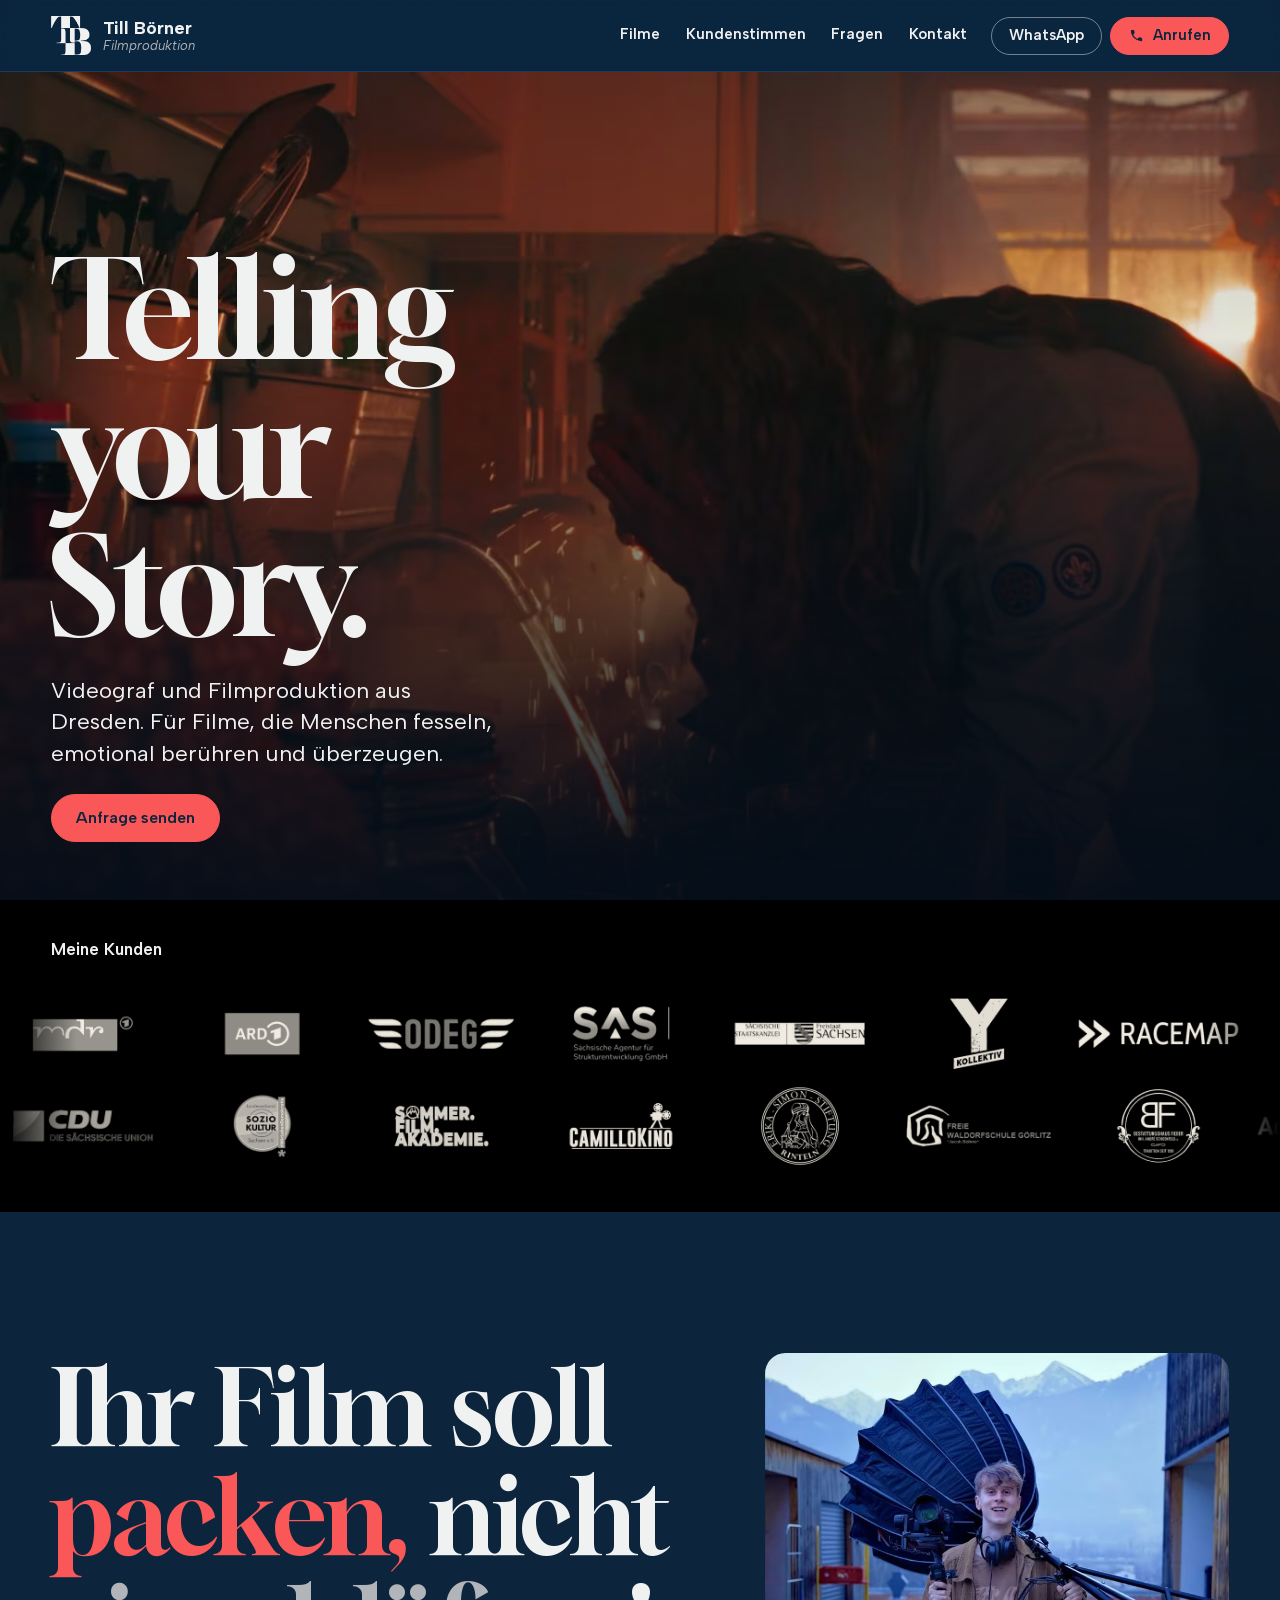
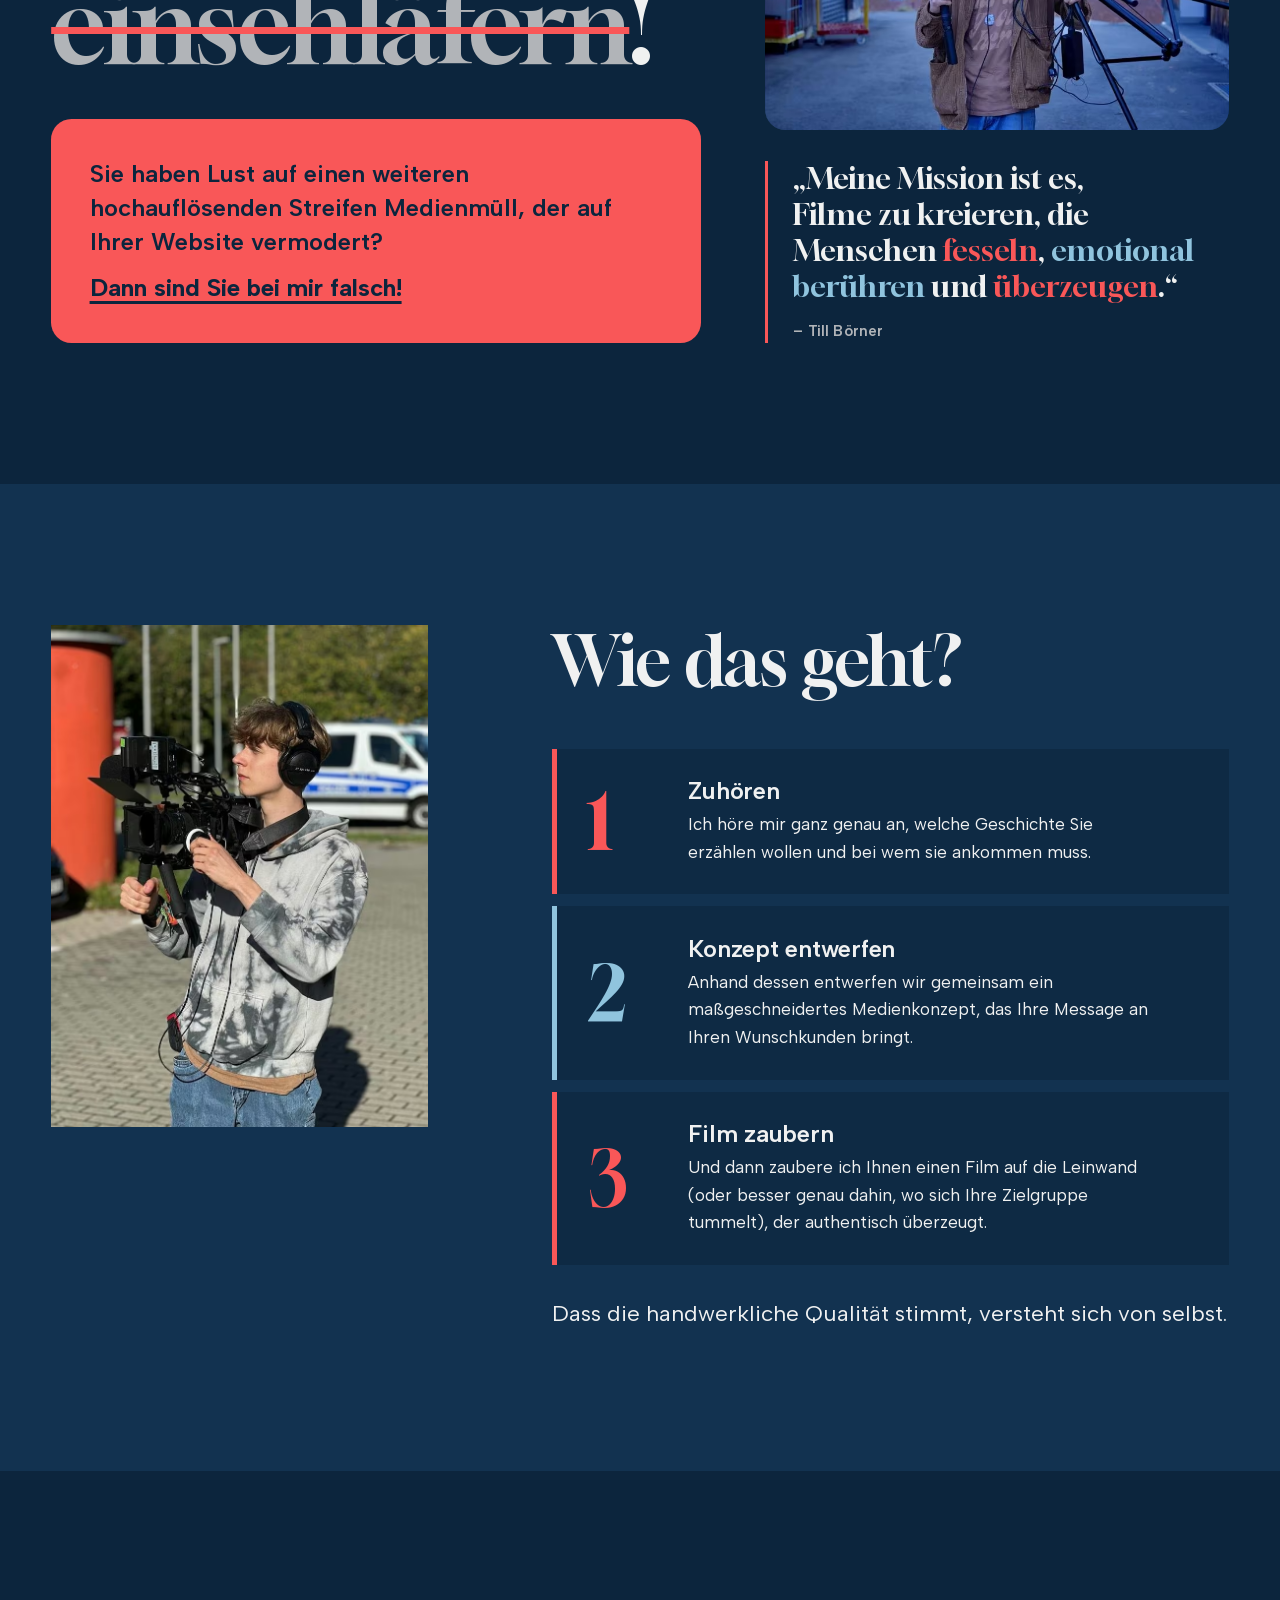
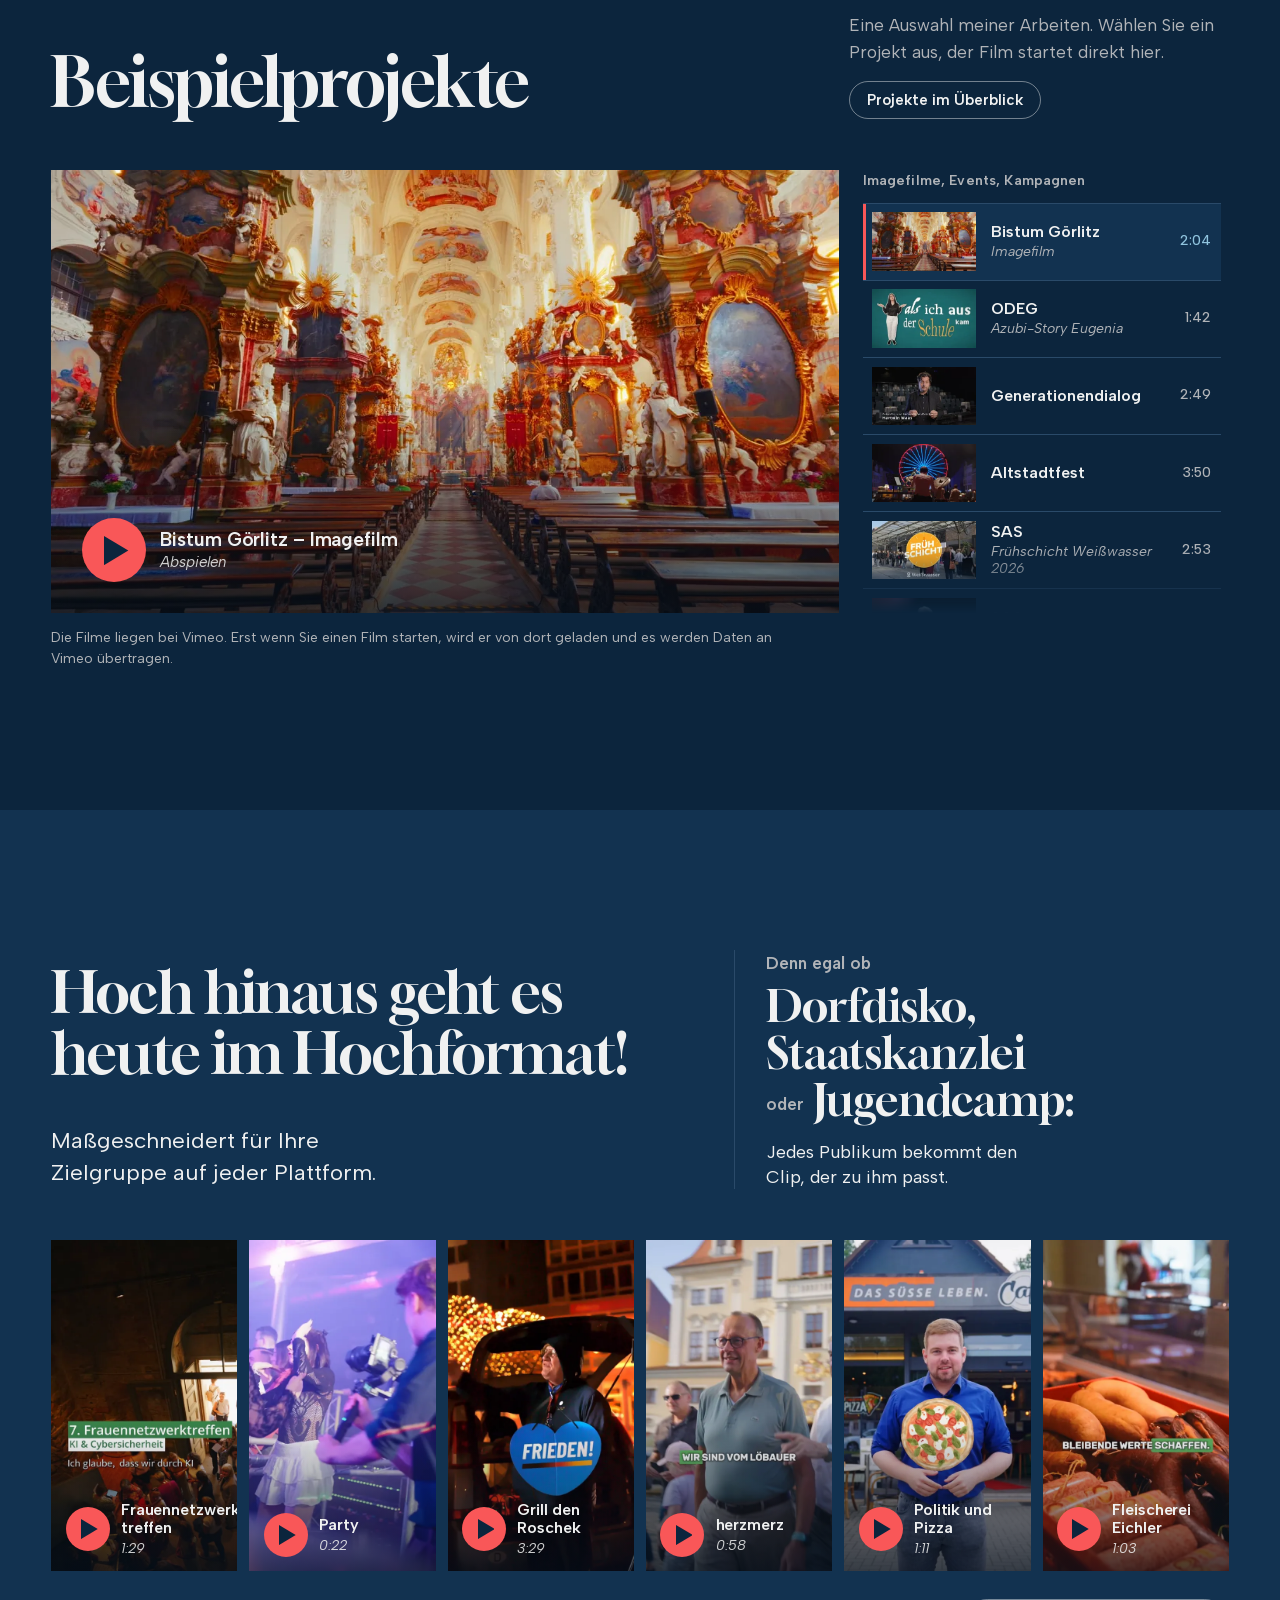
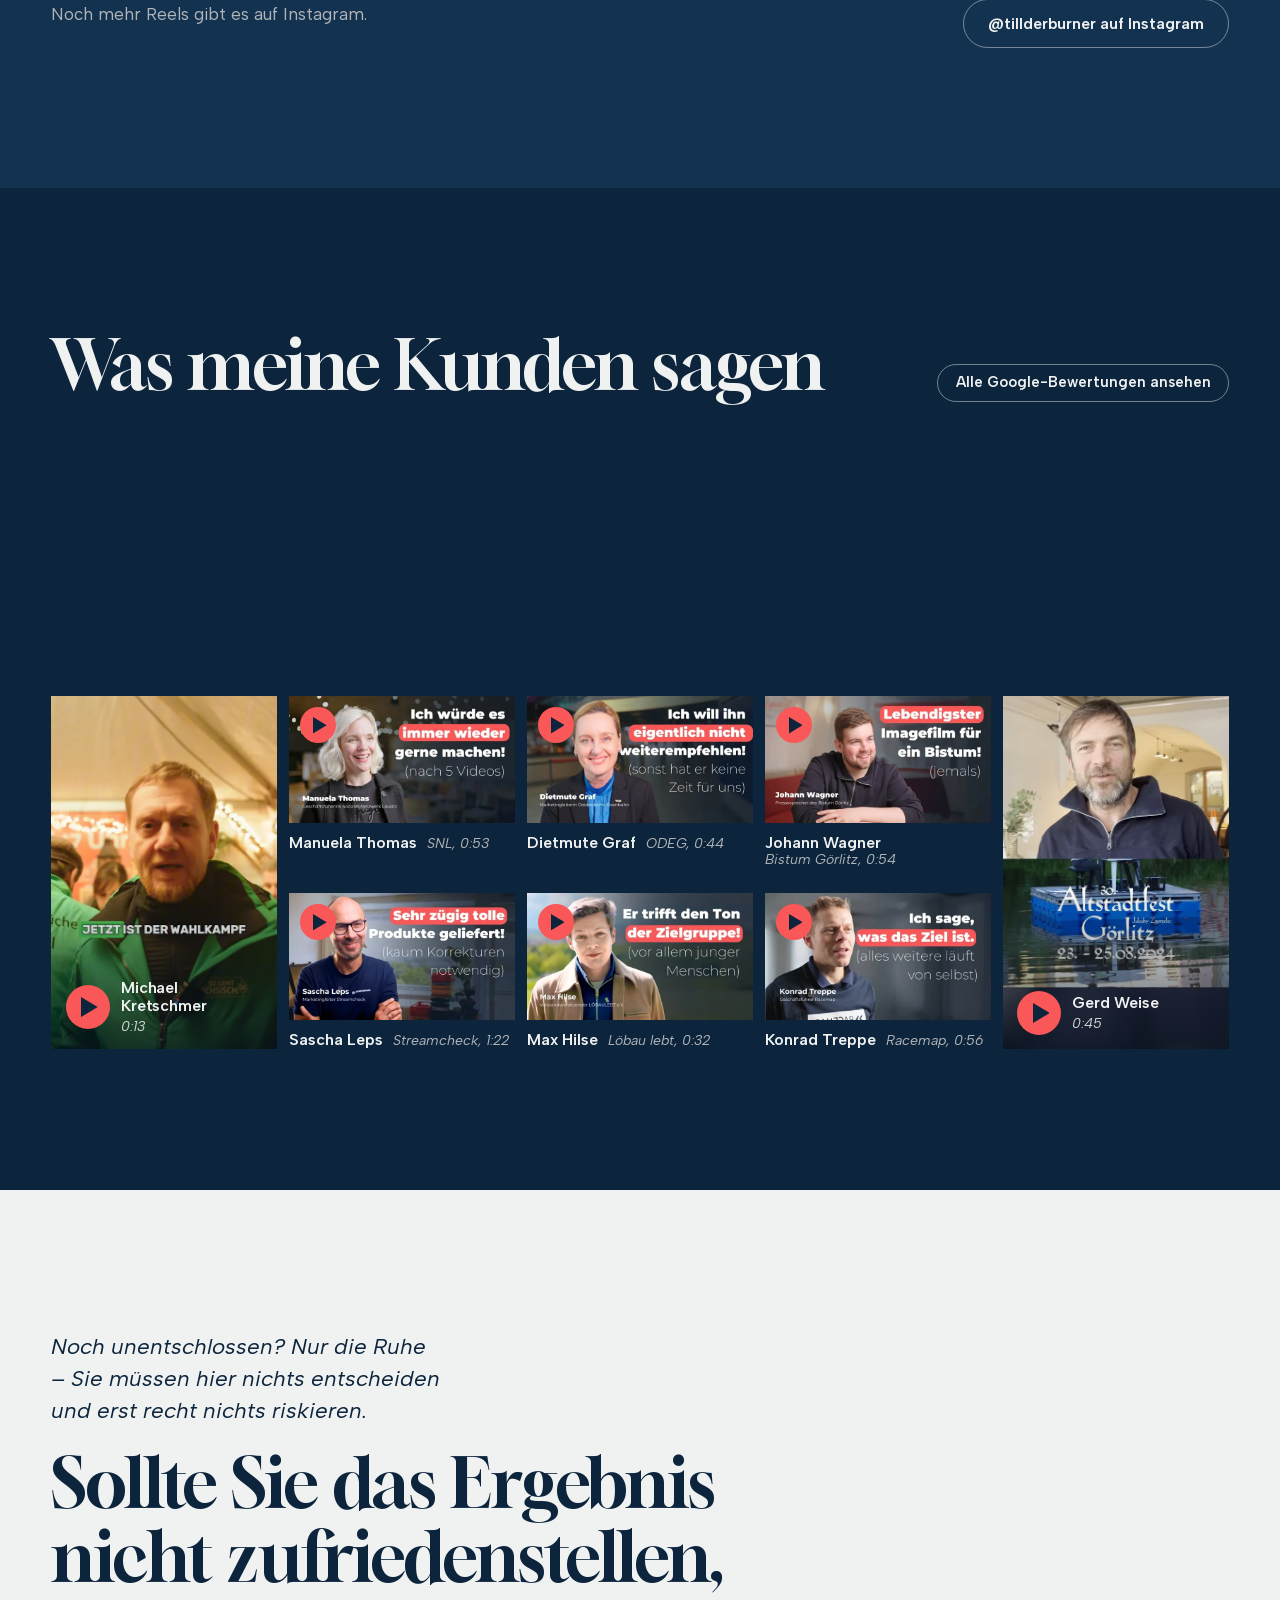
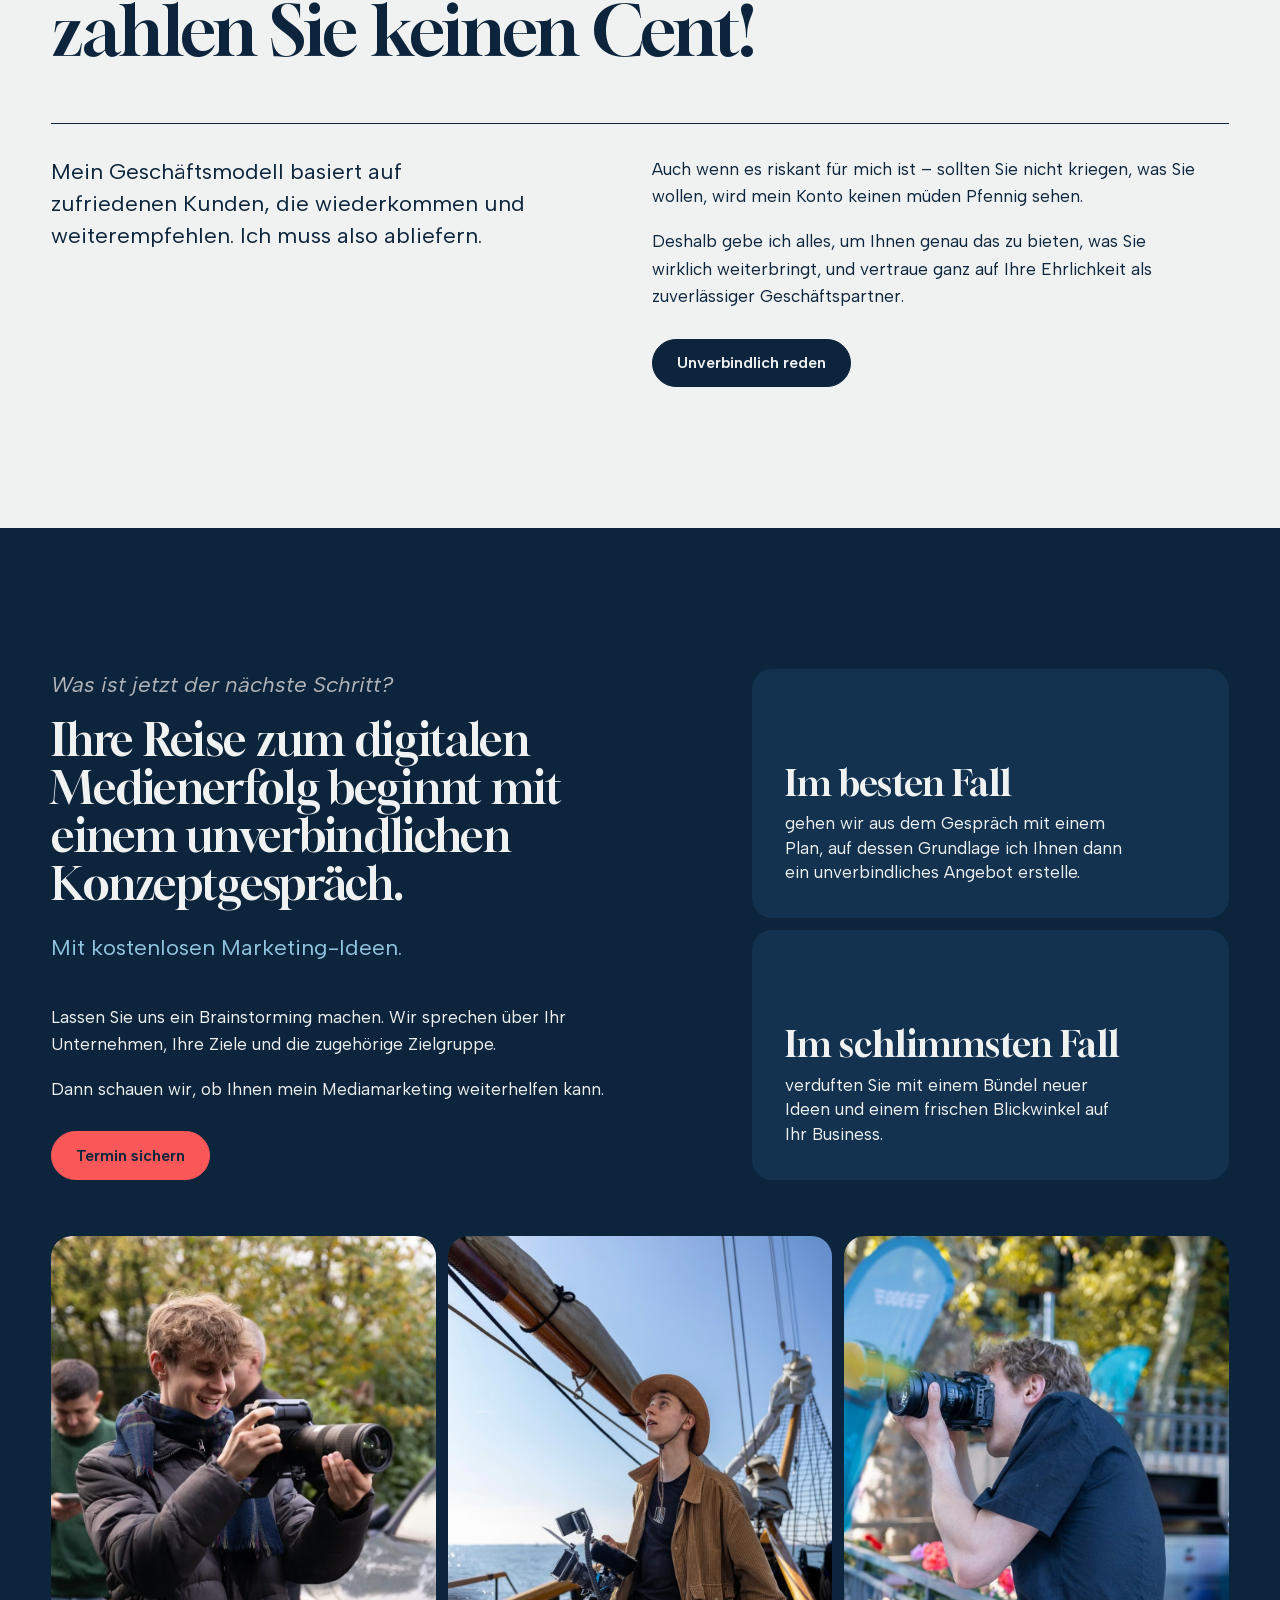
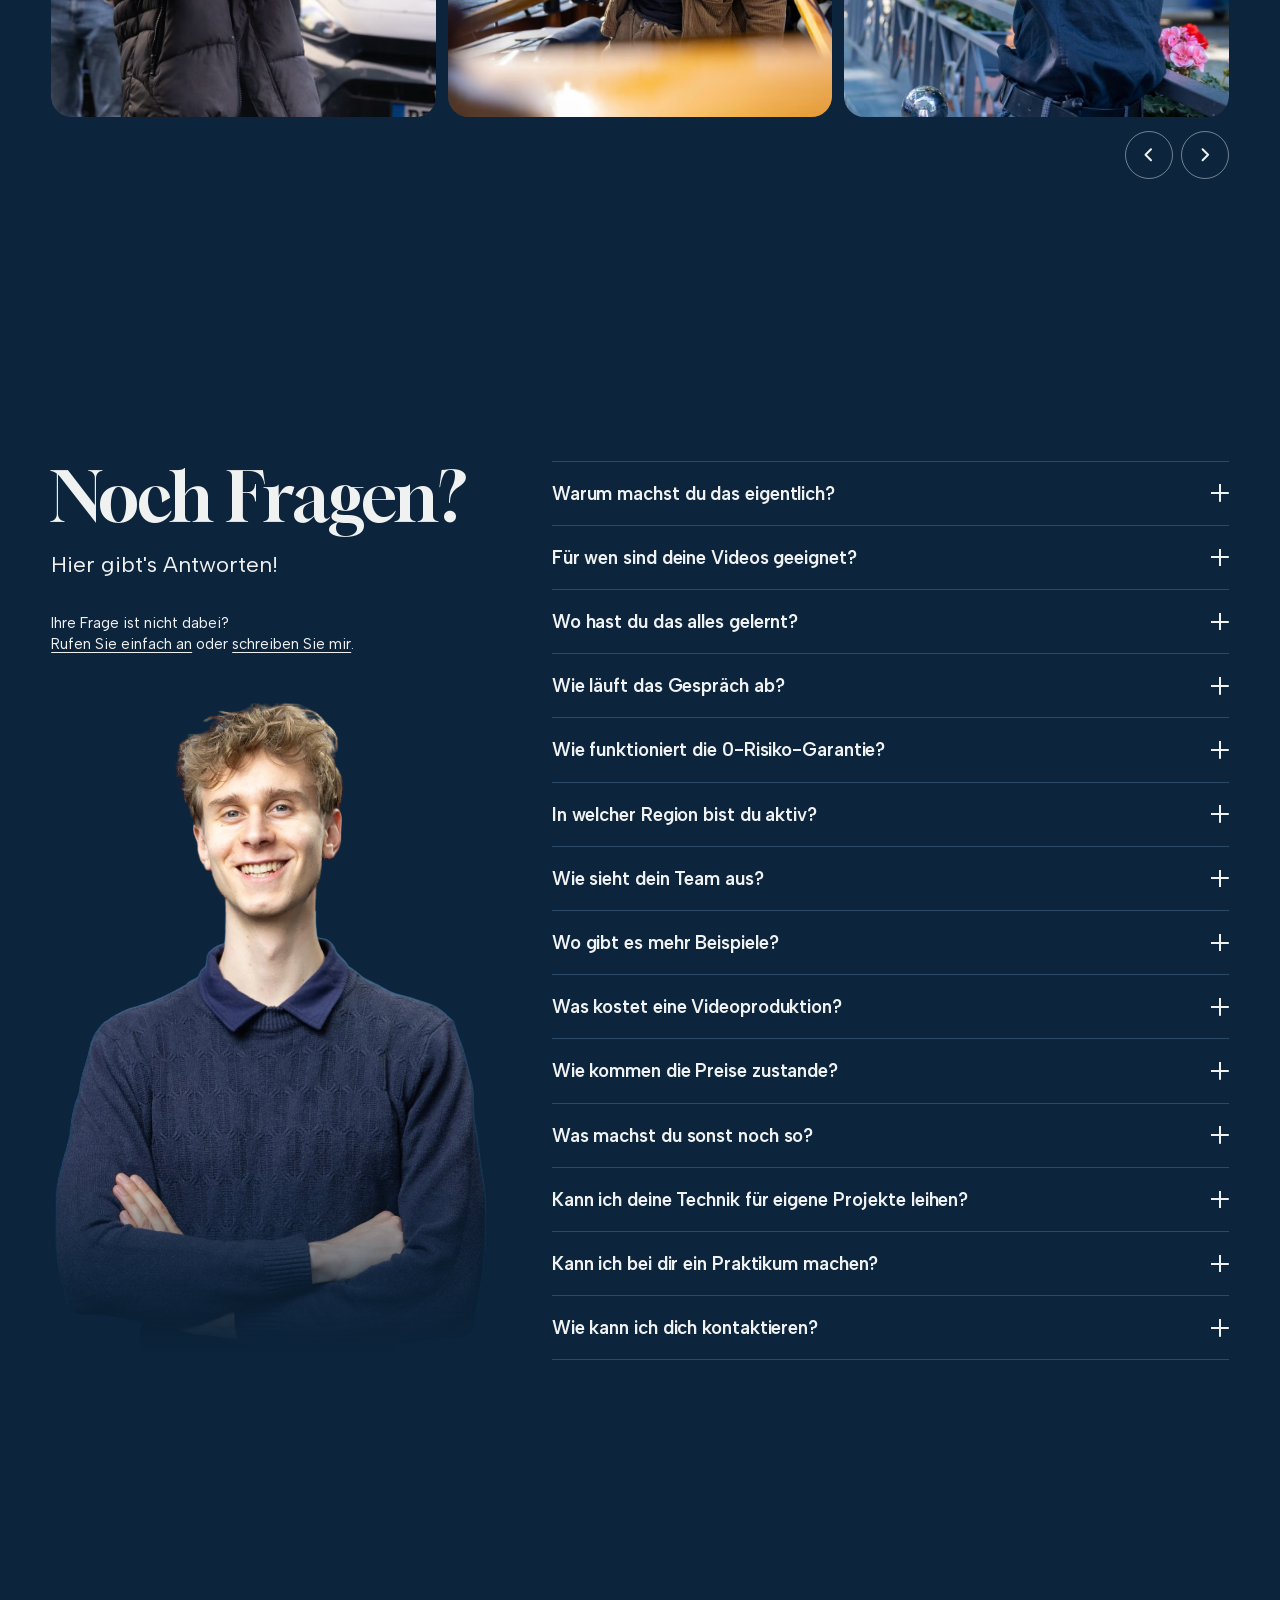
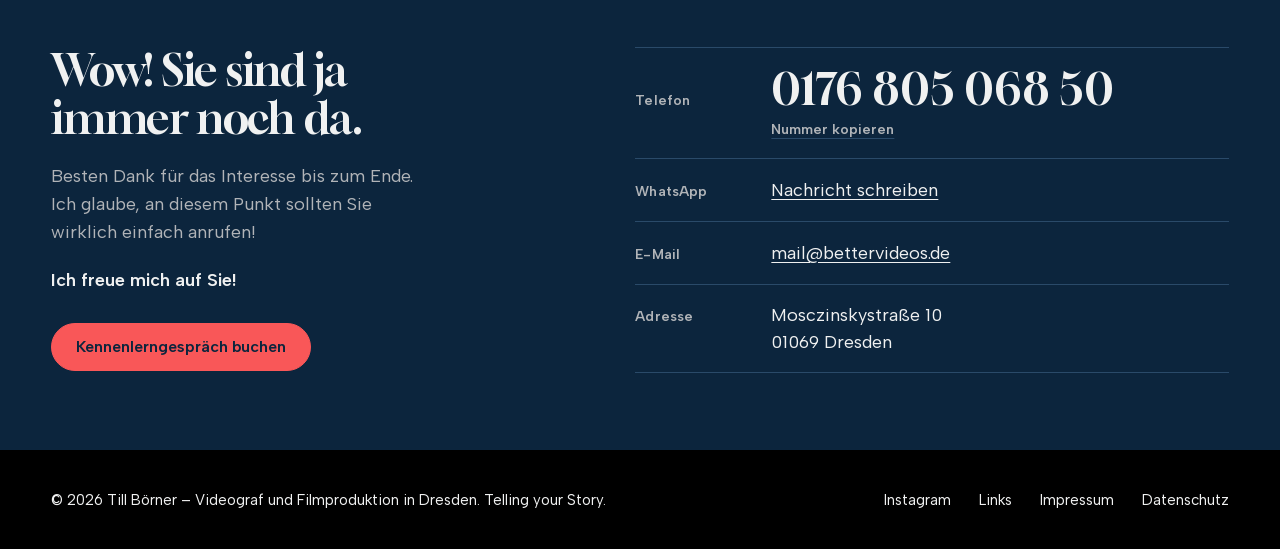
==== commit e2694a1c: "Lokale SEO: Seitentitel, Beschreibung, Hero, FAQ, Fußzeile und strukturierte Daten auf Videograf in " ====
--- a/index.html
+++ b/index.html
@@ -3,32 +3,27 @@
 <head>
   <meta charset="utf-8">
   <meta name="viewport" content="width=device-width, initial-scale=1">
-  <title>Till Börner – Filmproduktion aus Görlitz &amp; Dresden</title>
-  <meta name="description" content="Filme, die Menschen fesseln, emotional berühren und überzeugen. Imagefilme, Testimonials und Social-Media-Videos von Till Börner – mit Zufriedenheitsgarantie.">
+  <title>Videograf in Dresden – Imagefilme &amp; Videoproduktion | Till Börner</title>
+  <meta name="description" content="Videograf in Dresden: Till Börner dreht Imagefilme, Testimonials und Social-Media-Videos für Unternehmen in Dresden und Sachsen – mit Zufriedenheitsgarantie.">
+  <meta name="robots" content="index, follow, max-image-preview:large">
+  <link rel="canonical" href="https://tillboerner.com/">
   <meta name="theme-color" content="#0c253d">
   <meta property="og:type" content="website">
-  <meta property="og:title" content="Till Börner – Filmproduktion">
+  <meta property="og:url" content="https://tillboerner.com/">
+  <meta property="og:site_name" content="Till Börner – Filmproduktion">
+  <meta property="og:locale" content="de_DE">
+  <meta property="og:title" content="Till Börner – Videograf in Dresden">
   <meta property="og:description" content="Telling your Story. Filme, die packen, nicht einschläfern.">
   <meta property="og:image" content="https://tillboerner.com/assets/img/og.jpg">
   <meta property="og:image:width" content="1200">
   <meta property="og:image:height" content="630">
+  <meta property="og:image:alt" content="Till Börner – Filmproduktion. Telling your Story.">
+  <meta name="twitter:card" content="summary_large_image">
   <link rel="icon" type="image/png" href="assets/img/favicon.png">
   <link rel="apple-touch-icon" href="assets/img/apple-touch-icon.png">
   <link rel="preload" as="font" type="font/woff2" crossorigin href="assets/fonts/gloock-normal-latin.woff2">
-  <link rel="stylesheet" href="assets/styles.css?v=12">
-  <script type="application/ld+json">
-  {
-    "@context": "https://schema.org",
-    "@type": "ProfessionalService",
-    "name": "Till Börner – Filmproduktion",
-    "url": "https://tillboerner.com/",
-    "telephone": "+4917680506850",
-    "email": "mail@bettervideos.de",
-    "address": { "@type": "PostalAddress", "streetAddress": "Mosczinskystraße 10", "postalCode": "01069", "addressLocality": "Dresden", "addressCountry": "DE" },
-    "areaServed": ["Görlitz", "Dresden", "Sachsen"],
-    "sameAs": ["https://www.instagram.com/tillderburner/"]
-  }
-  </script>
+  <link rel="stylesheet" href="assets/styles.css?v=13">
+  <script type="application/ld+json">{"@context":"https://schema.org","@graph":[{"@type":"ProfessionalService","@id":"https://tillboerner.com/#betrieb","name":"Till Börner – Videograf und Filmproduktion in Dresden","description":"Videograf in Dresden: Till Börner dreht Imagefilme, Testimonials und Social-Media-Videos für Unternehmen in Dresden und Sachsen – mit Zufriedenheitsgarantie.","url":"https://tillboerner.com/","image":"https://tillboerner.com/assets/img/og.jpg","logo":"https://tillboerner.com/assets/img/apple-touch-icon.png","telephone":"+4917680506850","email":"mail@bettervideos.de","address":{"@type":"PostalAddress","streetAddress":"Mosczinskystraße 10","postalCode":"01069","addressLocality":"Dresden","addressRegion":"Sachsen","addressCountry":"DE"},"areaServed":[{"@type":"City","name":"Dresden"},{"@type":"State","name":"Sachsen"},{"@type":"City","name":"Görlitz"}],"founder":{"@id":"https://tillboerner.com/#till"},"knowsAbout":["Videograf","Videoproduktion","Imagefilm","Testimonial-Video","Social-Media-Video","Eventfilm"],"hasMap":"https://www.google.com/maps?cid=9251350982065660197","sameAs":["https://www.instagram.com/tillderburner/"]},{"@type":"Person","@id":"https://tillboerner.com/#till","name":"Till Börner","jobTitle":"Videograf und Filmemacher","url":"https://tillboerner.com/","image":"https://tillboerner.com/assets/img/till-boerner-berge-1365.jpg","worksFor":{"@id":"https://tillboerner.com/#betrieb"},"sameAs":["https://www.instagram.com/tillderburner/"],"homeLocation":{"@type":"City","name":"Dresden"}},{"@type":"WebSite","@id":"https://tillboerner.com/#website","url":"https://tillboerner.com/","name":"Till Börner – Videograf in Dresden","inLanguage":"de","publisher":{"@id":"https://tillboerner.com/#betrieb"}},{"@type":"FAQPage","@id":"https://tillboerner.com/#fragen","mainEntity":[{"@type":"Question","name":"Warum machst du das eigentlich?","acceptedAnswer":{"@type":"Answer","text":"Bereits in meiner Kindheit war mein Kopf voll von Geschichten, die ich mit der Welt teilen wollte. Eigene Theaterstücke und Comics waren damals mein kreatives Ventil. Als ich auf dem alten Röhrenbildschirm meiner Grundschule ein Zeichentrickprogramm entdeckte, begann für mich eine Reise durch eine neue Welt. Die Welt des Filmemachens. Schnell wurde aus dem Schulprogramm Adobe After Effects, DaVinci Resolve und Blender. Und aus den Stickman-Animationen wurden richtige Kurzfilme. Während der Oberstufe begann ich dann, meine Leidenschaft auch beruflich auszuüben, und mir fiel schnell auf: Ich will Filmemacher sein! Gesagt, getan, forstete ich mich durch Tutorials, experimentierte mit neuer Technik, lernte in Workshops, Praktika und von Mentoren. Am Ende absolvierte ich die Sächsische Filmakademie und machte mich schließlich selbstständig. Seitdem ist es meine Mission, Menschen mit meinen Videos so gut weiterzuhelfen, wie ich kann. Und dabei Erlebnisse und Emotionen zu teilen, Menschen von einer Idee oder einem Angebot zu überzeugen oder Wissen verständlich zu machen. Mein täglicher Antrieb ist es also, Menschen mit dem, was ich von klein auf liebe, zu helfen. Und davon leben möchte ich auch ganz gerne."}},{"@type":"Question","name":"Für wen sind deine Videos geeignet?","acceptedAnswer":{"@type":"Answer","text":"Die Videos eignen sich für jeden, der im Internet eine Message, ein Gefühl, Informationen oder am besten alles zusammen verbreiten möchte. Besonders profitieren davon kleine bis mittelgroße Unternehmer im B2C-Bereich, die zielgruppengerecht kommunizieren wollen und deshalb Inhalte für Website und Social Media brauchen. Außerdem sind gute Videoinhalte ein absolutes Muss für jeden, der eine Personal Brand aufbauen will."}},{"@type":"Question","name":"Wo hast du das alles gelernt?","acceptedAnswer":{"@type":"Answer","text":"Ich entwickle seit meiner Kindheit meine Filmfähigkeiten konstant autodidaktisch weiter und suche mir Mentoren, von denen ich lernen kann. Außerdem war ich an der Sächsischen Filmakademie und habe meine Skills in Praktika und Workshops verfeinert."}},{"@type":"Question","name":"Wie läuft das Gespräch ab?","acceptedAnswer":{"@type":"Answer","text":"Sie schreiben mir oder rufen mich an. Dann klären wir grob ab, ob ich Ihnen bei Ihrem Vorhaben helfen kann oder nicht. Falls ja, verabreden wir einen Termin für ein Konzeptgespräch. Hier versuche ich, Ihr Angebot, Ihr Problem und Ihr Ziel zu erfassen. Und dann schauen wir gemeinsam, wie wir Ihre Zielgruppe im Rahmen der gegebenen Möglichkeiten so effektiv wie möglich ansprechen und bewegen können – und Sie mit möglichst wenig Aufwand möglichst weit bringen. Wir brainstormen konkrete Ideen oder überdenken bestehende. Danach erstelle ich anhand dessen ein Angebot und es geht in die Details."}},{"@type":"Question","name":"Wie funktioniert die 0-Risiko-Garantie?","acceptedAnswer":{"@type":"Answer","text":"Nach unserem Gespräch bekommen Sie ein Angebot. Das Projekt wird in etwa dem Angebot entsprechend umgesetzt. Wenn Sie aus irgendeinem Grund nicht mit dem Ergebnis zufrieden sein sollten, müssen Sie nichts bezahlen. Bei großen Projekten, die sehr hohe Materialkosten und teures externes Personal erfordern, behalte ich mir eventuell vor, die Garantie nicht zu geben. Mit meiner Zeit und meinem Equipment ins Risiko zu gehen, kann ich verantworten. Aber ab einer bestimmten Grenze kann ich das nicht mehr gewährleisten. Für die meisten Projekte trifft die Garantie aber zu, und falls nicht, teile ich das vorher immer mit."}},{"@type":"Question","name":"In welcher Region bist du aktiv?","acceptedAnswer":{"@type":"Answer","text":"Mein Sitz ist in Dresden. Von hier aus drehe ich in ganz Sachsen, regelmäßig auch in Görlitz, und bin für passende Projekte flexibel darüber hinaus unterwegs."}},{"@type":"Question","name":"Wie sieht dein Team aus?","acceptedAnswer":{"@type":"Answer","text":"Ich arbeite je nach Projekt mit einem Team aus Freiberuflern zusammen. So kann man die Teamstärke effizient auf die Anforderungen und das jeweilige Budget zuschneiden."}},{"@type":"Question","name":"Wo gibt es mehr Beispiele?","acceptedAnswer":{"@type":"Answer","text":"Manche Projekte sind im Internet nicht veröffentlicht oder ich kann sie nicht auf meiner Seite einbinden. Falls eine spezielle Art von Video gewünscht wird, kann ich gerne noch etwas zuschicken."}},{"@type":"Question","name":"Was kostet eine Videoproduktion?","acceptedAnswer":{"@type":"Answer","text":"Der Preis hängt ganz von den Anforderungen und dem entsprechenden Arbeits- und Materialeinsatz ab. Sprechen Sie mich einfach an – wenn ich weiß, worum es geht, kann ich relativ schnell abschätzen, wie viel das Video kostet. Dann kriegen Sie ein Angebot und können entscheiden. Wenn ein fixes Budget vorliegt, kann ich Ihnen auch darauf basierend ein Konzept entwickeln. Dass ein 500-€-Video dann anders aussieht als ein 5000-€-Video, sollte klar sein."}},{"@type":"Question","name":"Wie kommen die Preise zustande?","acceptedAnswer":{"@type":"Answer","text":"Die Konzeption wird stundenweise je nach Aufwand berechnet. Der Dreh wird in Tagessätzen und Halbtagessätzen berechnet. Dazu kommen Leih- bzw. Bereitstellungsgebühren für Technik sowie Fahrt-, Speicher- und Materialkosten. Die Postproduktion (Schnitt, VFX, Colorgrading, Sounddesign) wird stundenweise abgerechnet. Dazu können Kosten für spezielle Musiklizenzen oder Ähnliches kommen. Das heißt übrigens: Wenn man mehrere Sachen an einem Tag drehen kann, entsteht ein natürlicher Rabatt. Was nicht auf der Rechnung steht, aber trotzdem in den Preis (leider teils nicht in die Köpfe von Nicht-Filmemachern) hineingeht: Software- und Lizenz-Abos ständige Weiterbildung Techniktest und Instandhaltung vor und nach jedem Dreh Technik, die viel zu schnell kaputtgeht und veraltet Kommunikation (Mails schreiben, Calls machen etc.) Daten kopieren, sichern, verschicken etc. Akquise Buchhaltung und Steuern"}},{"@type":"Question","name":"Was machst du sonst noch so?","acceptedAnswer":{"@type":"Answer","text":"Abgesehen von meinen freiberuflichen Projekten arbeite ich hin und wieder an großen Filmsets im Licht-Department und versuche, so viel wie möglich für meine eigenen Produktionen mitzunehmen. Außerdem veranstalte ich regelmäßig Filmcamps für Jugendliche, um meine Leidenschaft zu teilen und jungen Menschen eine neue Perspektive zu eröffnen."}},{"@type":"Question","name":"Kann ich deine Technik für eigene Projekte leihen?","acceptedAnswer":{"@type":"Answer","text":"Ja, gerne doch."}},{"@type":"Question","name":"Kann ich bei dir ein Praktikum machen?","acceptedAnswer":{"@type":"Answer","text":"Sehr gerne! Ich hab einen Arbeitsplatz, tolle Technik und spannende Projekte für dich parat. Einfach Kontakt aufnehmen, dann schauen wir, ob es passt ;)"}},{"@type":"Question","name":"Wie kann ich dich kontaktieren?","acceptedAnswer":{"@type":"Answer","text":"Ruf mich einfach an oder schreib mir eine Nachricht ;)"}}]}]}</script>
 </head>
 <body>
 <a class="skip" href="#inhalt">Zum Inhalt springen</a>
@@ -75,7 +70,7 @@
         <span aria-hidden="true"><i>Story.</i></span>
       </h1>
       <div class="hero__text">
-        <p class="gross">Filmproduktion aus Görlitz und Dresden. Für Filme, die Menschen fesseln, emotional berühren und überzeugen.</p>
+        <p class="gross">Videograf und Filmproduktion aus Dresden. Für Filme, die Menschen fesseln, emotional berühren und überzeugen.</p>
         <div class="btnreihe">
           <a class="btn" href="#kontakt" data-buchen-auf>Anfrage senden</a>
         </div>
@@ -150,7 +145,7 @@
         <div class="manifest__foto">
         <picture>
           <source type="image/avif" srcset="assets/img/till-boerner-berge-800.avif 800w, assets/img/till-boerner-berge-1365.avif 1365w" sizes="(min-width: 52rem) 40vw, 100vw">
-          <img class="manifest__bild" src="assets/img/till-boerner-berge-1365.jpg" srcset="assets/img/till-boerner-berge-800.jpg 800w, assets/img/till-boerner-berge-1365.jpg 1365w" sizes="(min-width: 52rem) 40vw, 100vw" alt="Till Börner mit Softbox auf der Schulter und Kamera in der Hand" width="1365" height="2048" loading="lazy" decoding="async">
+          <img class="manifest__bild" src="assets/img/till-boerner-berge-1365.jpg" srcset="assets/img/till-boerner-berge-800.jpg 800w, assets/img/till-boerner-berge-1365.jpg 1365w" sizes="(min-width: 52rem) 40vw, 100vw" alt="Till Börner, Videograf aus Dresden, mit Softbox auf der Schulter und Kamera in der Hand" width="1365" height="2048" loading="lazy" decoding="async">
         </picture>
         </div>
         <figure class="zitat">
@@ -525,7 +520,7 @@
         <details class="frage" name="fragen">
           <summary>In welcher Region bist du aktiv?</summary>
           <div class="frage__antwort">
-            <p>Ich habe meinen Sitz in Görlitz und Dresden, bin aber agil und flexibel einsatzbereit.</p>
+            <p>Mein Sitz ist in Dresden. Von hier aus drehe ich in ganz Sachsen, regelmäßig auch in Görlitz, und bin für passende Projekte flexibel darüber hinaus unterwegs.</p>
           </div>
         </details>
         <details class="frage" name="fragen">
@@ -629,7 +624,7 @@
 
 <footer class="fuss">
   <div class="wrap fuss__innen">
-    <span>© <span data-jahr>2026</span> Till Börner – Filmproduktion. Telling your Story.</span>
+    <span>© <span data-jahr>2026</span> Till Börner – Videograf und Filmproduktion in Dresden. Telling your Story.</span>
     <nav aria-label="Rechtliches und Social Media">
       <a href="https://www.instagram.com/tillderburner/" rel="noopener">Instagram</a>
       <a href="links.html">Links</a>
@@ -639,6 +634,6 @@
   </div>
 </footer>
 
-<script src="assets/main.js?v=12" defer></script>
+<script src="assets/main.js?v=13" defer></script>
 </body>
 </html>
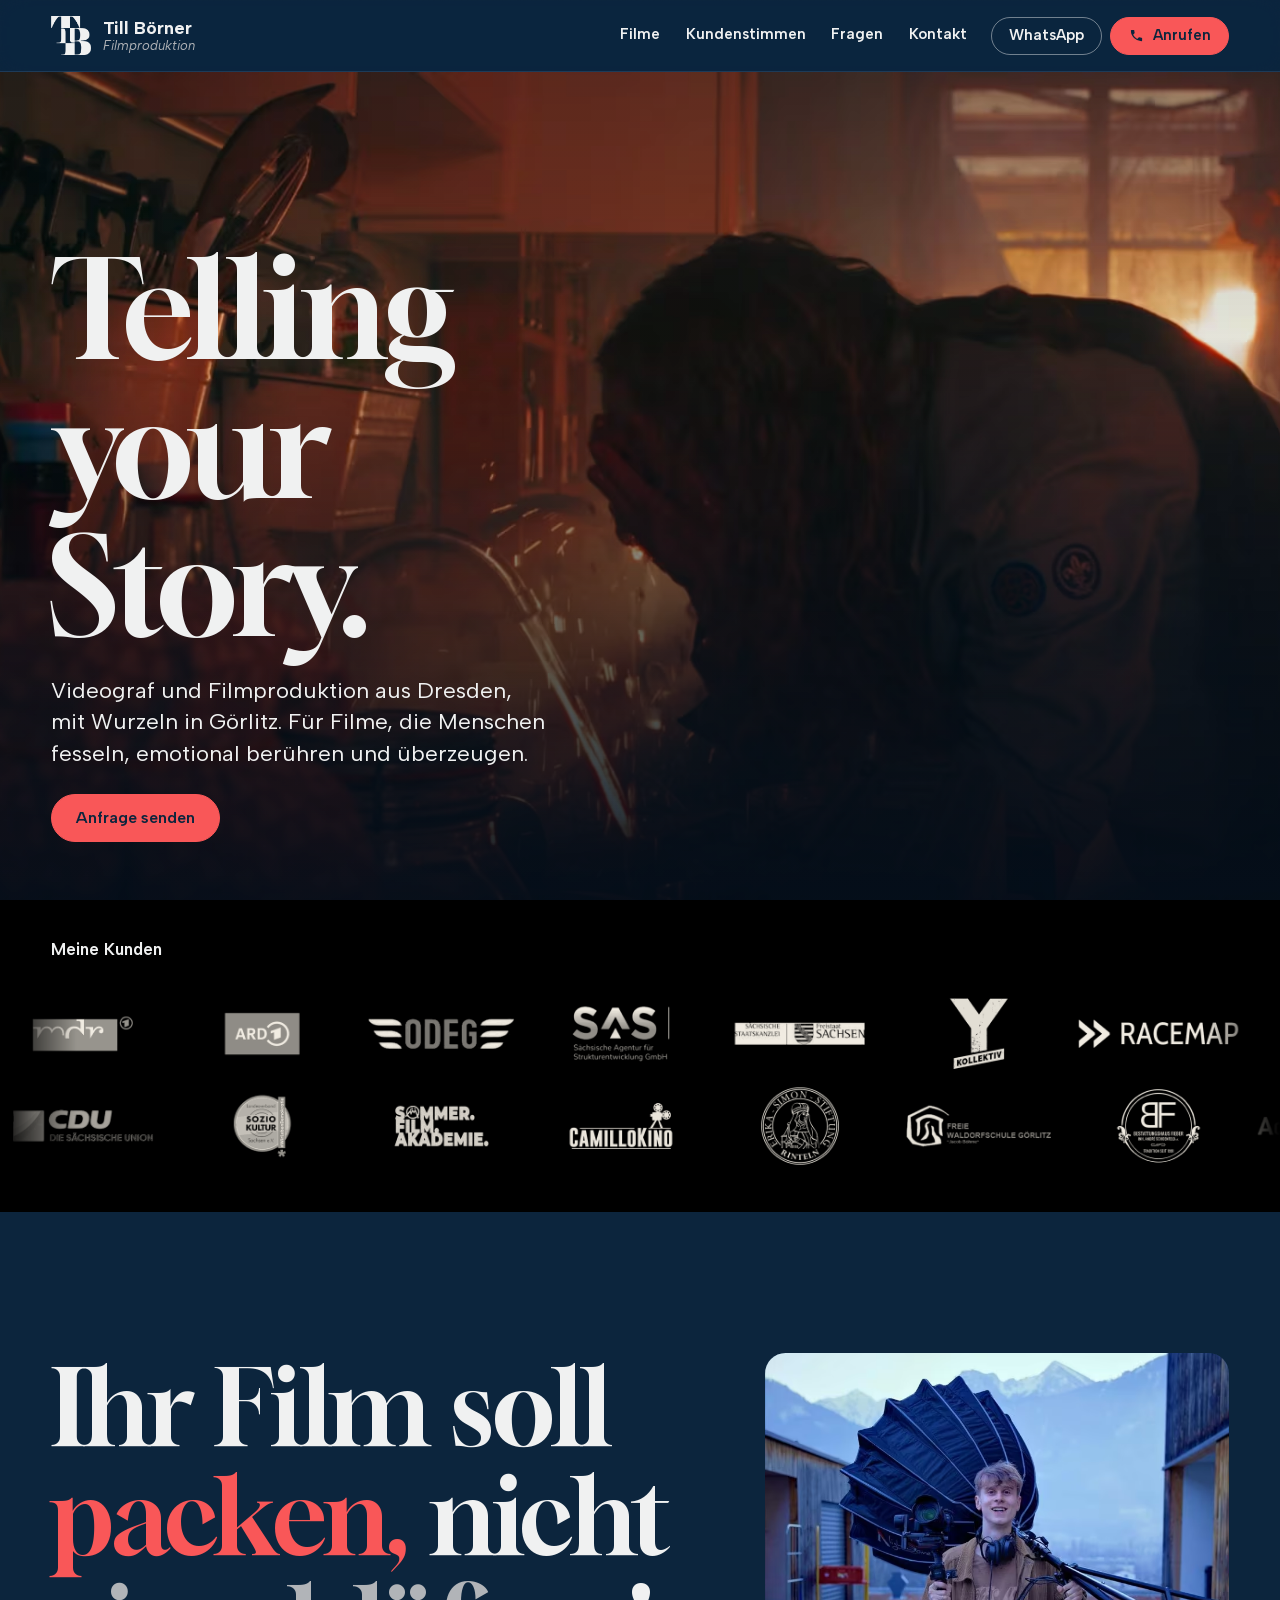
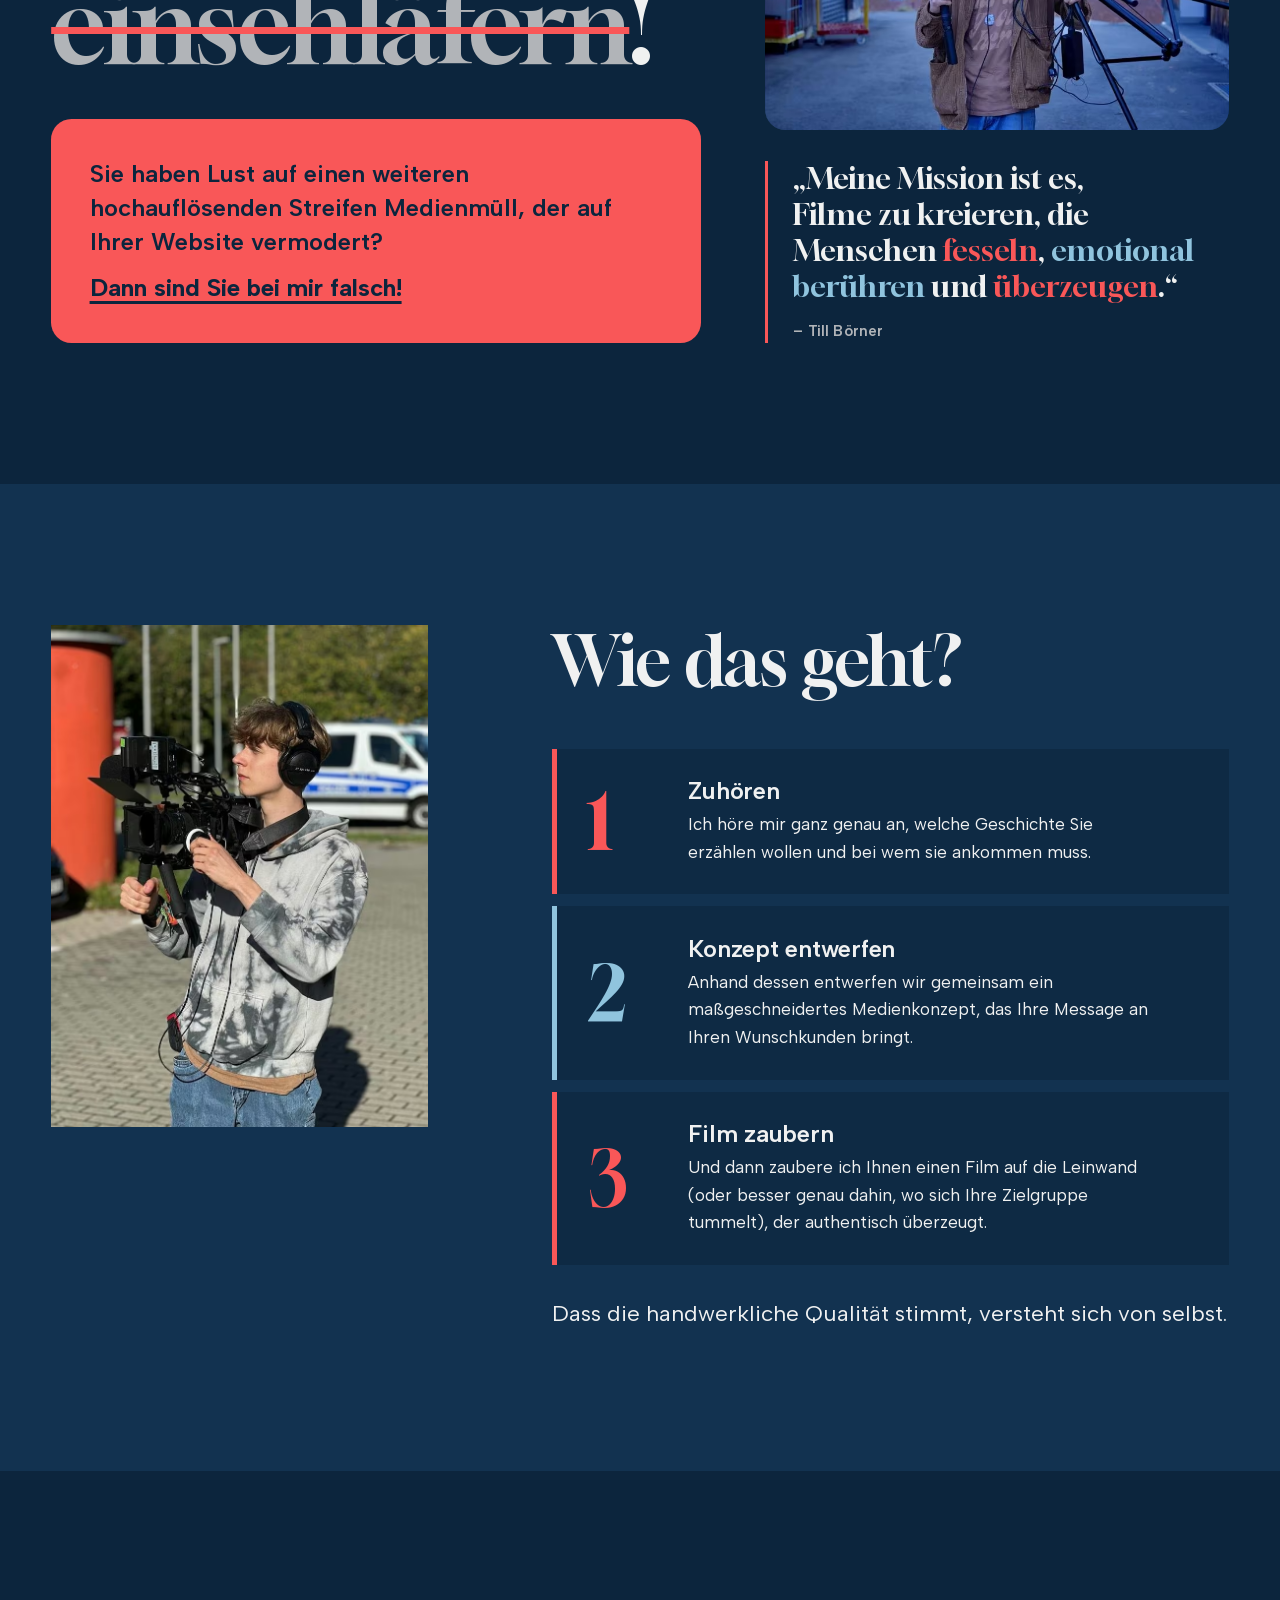
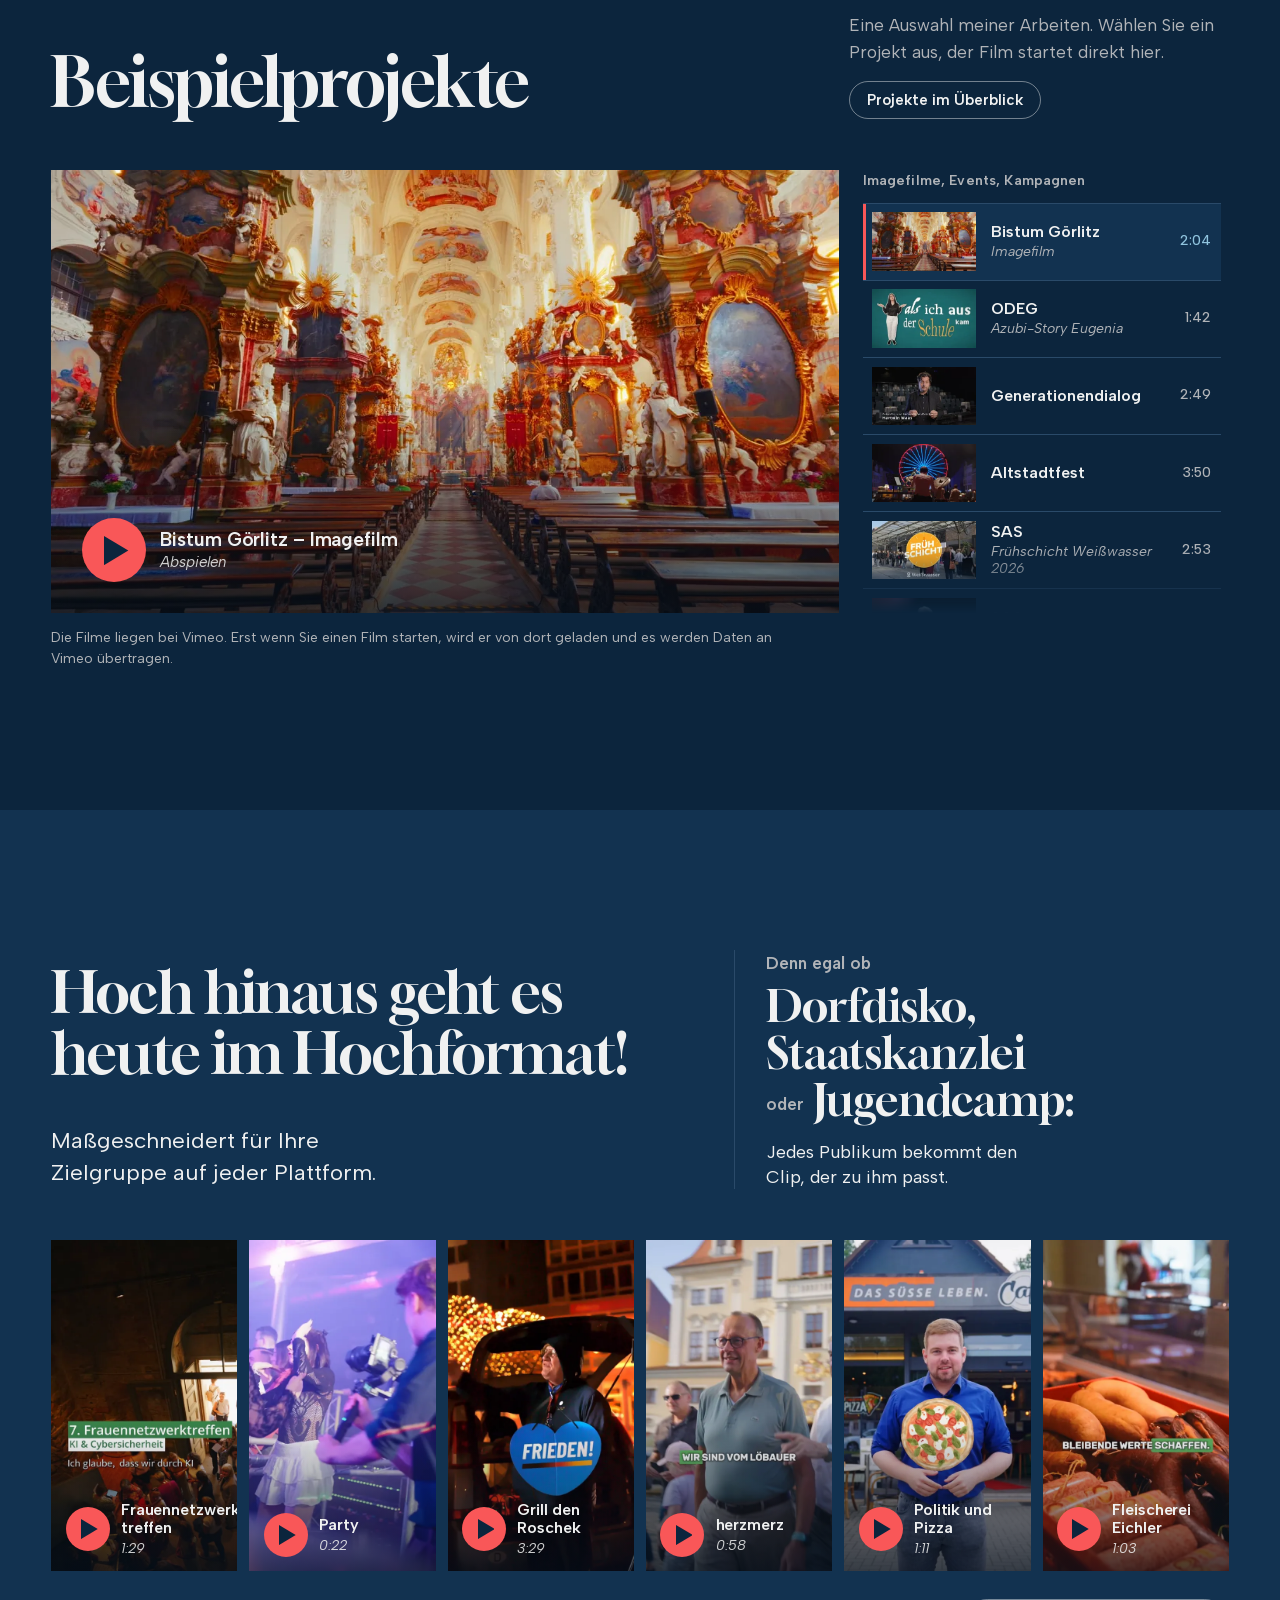
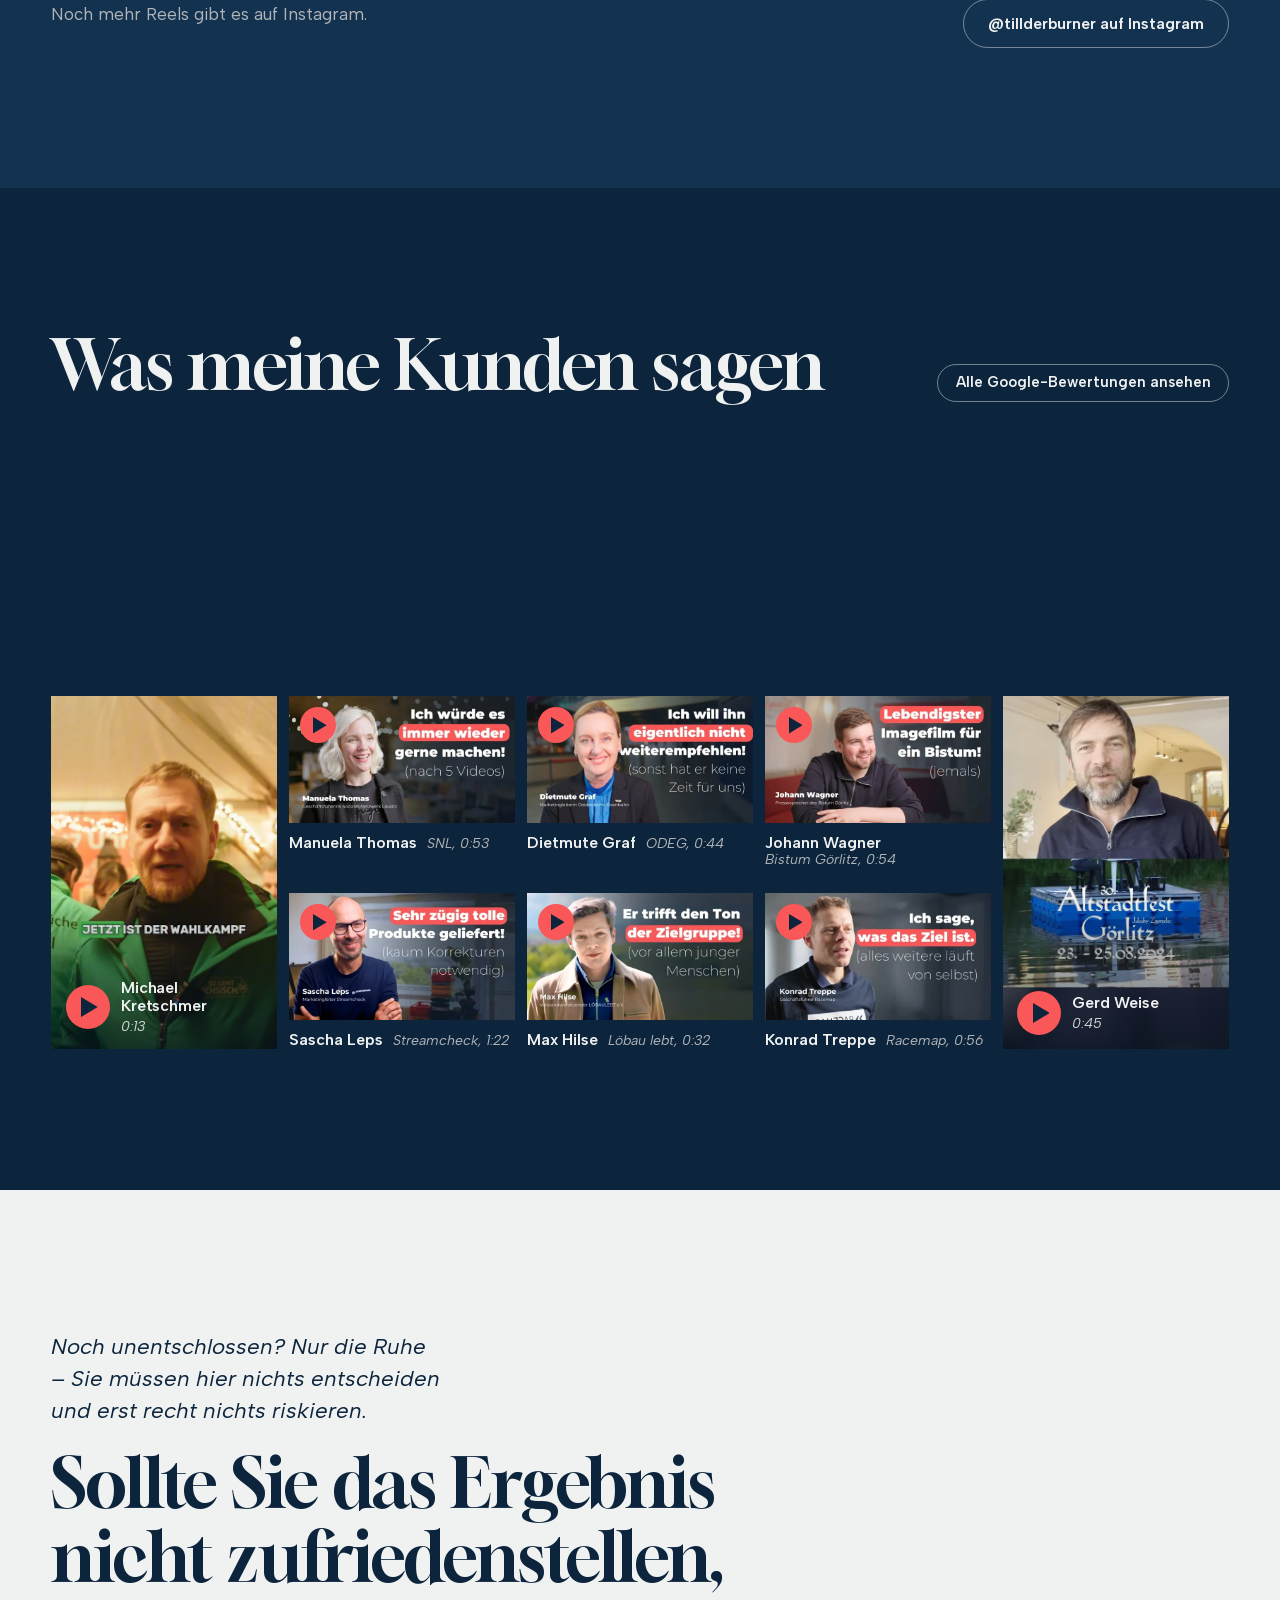
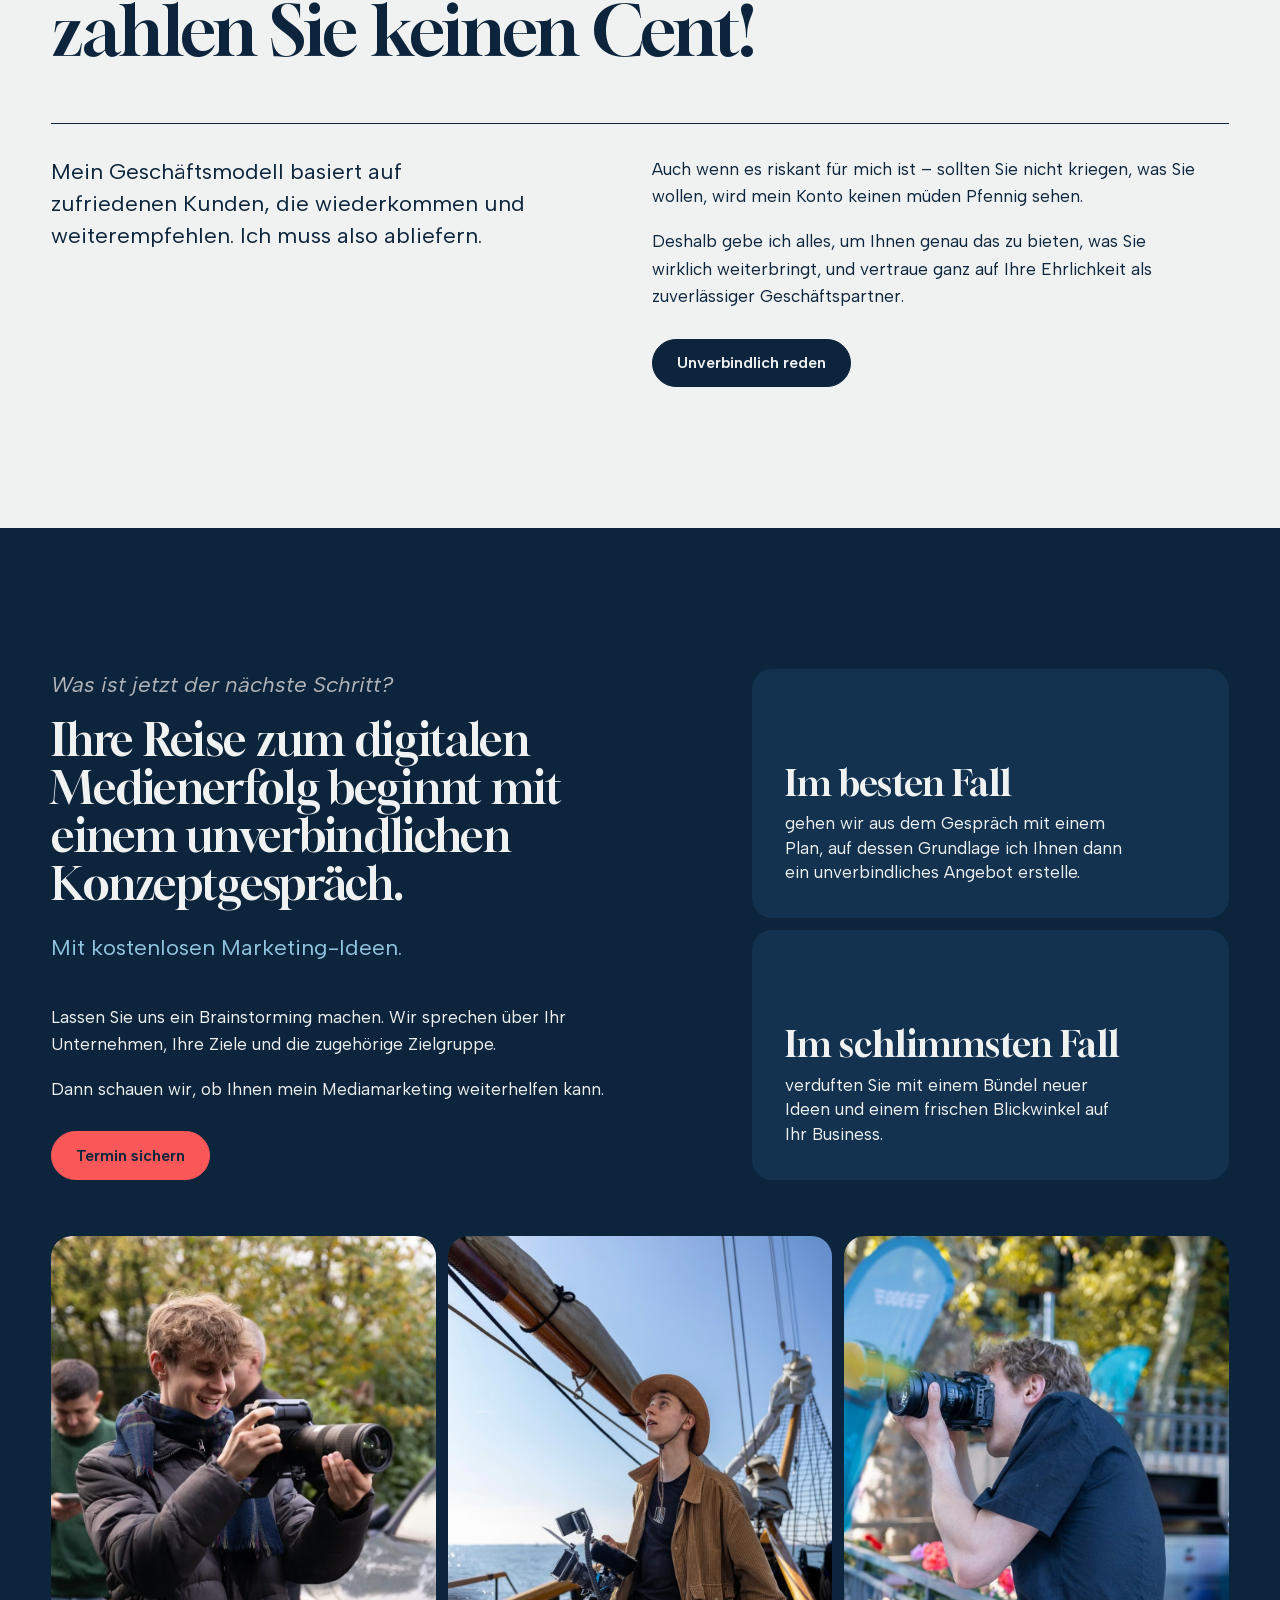
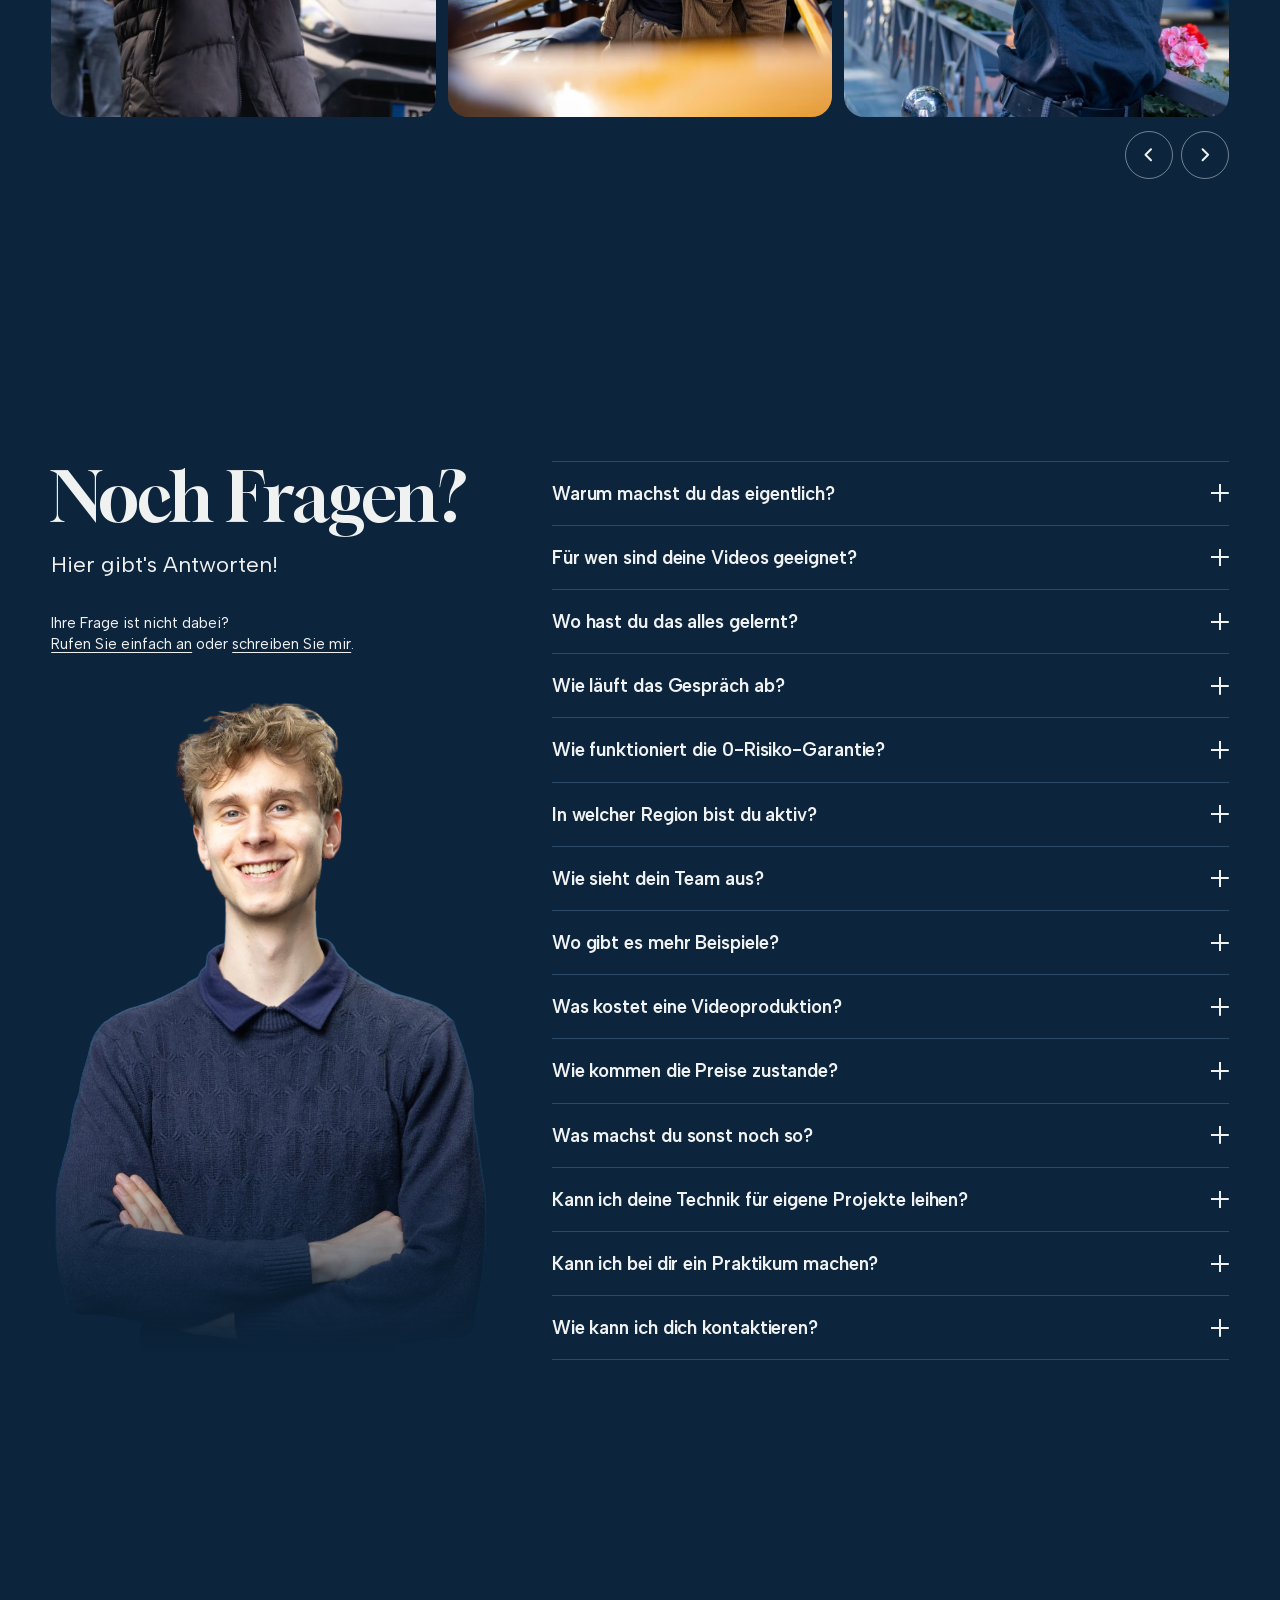
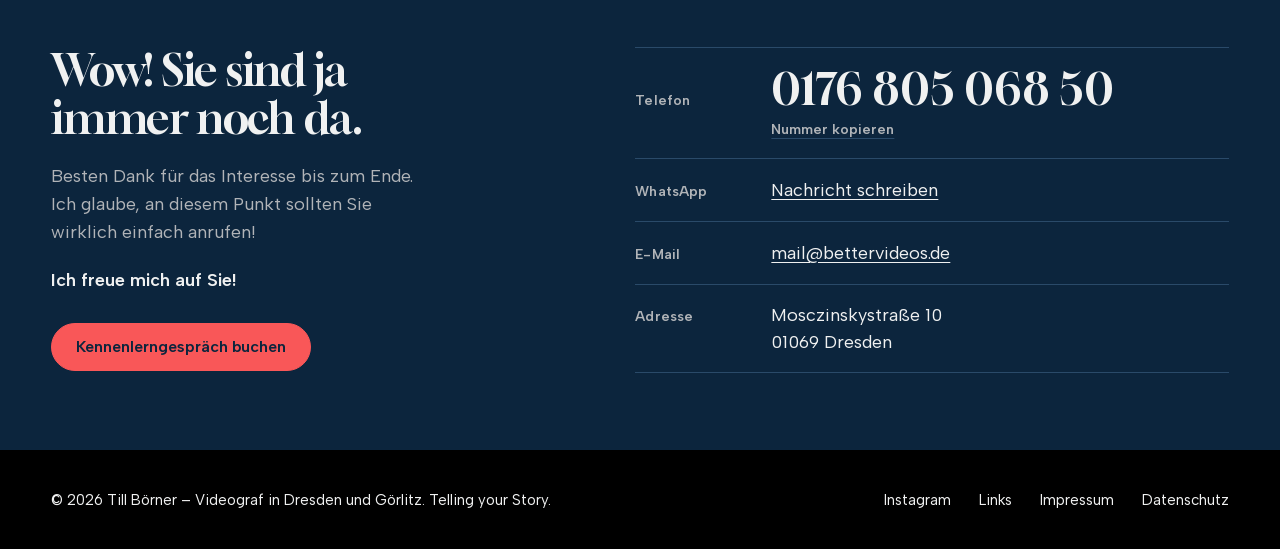
==== commit e9d7de0e: "Lokale SEO: Görlitz als Herkunft und zweiter Ort, Dresden bleibt vorn Co-Authored-By: Claude Opus 5." ====
--- a/index.html
+++ b/index.html
@@ -3,8 +3,8 @@
 <head>
   <meta charset="utf-8">
   <meta name="viewport" content="width=device-width, initial-scale=1">
-  <title>Videograf in Dresden – Imagefilme &amp; Videoproduktion | Till Börner</title>
-  <meta name="description" content="Videograf in Dresden: Till Börner dreht Imagefilme, Testimonials und Social-Media-Videos für Unternehmen in Dresden und Sachsen – mit Zufriedenheitsgarantie.">
+  <title>Videograf in Dresden und Görlitz | Imagefilme von Till Börner</title>
+  <meta name="description" content="Videograf in Dresden mit Wurzeln in Görlitz: Till Börner dreht Imagefilme, Testimonials und Social-Media-Videos für Unternehmen in Sachsen – mit Zufriedenheitsgarantie.">
   <meta name="robots" content="index, follow, max-image-preview:large">
   <link rel="canonical" href="https://tillboerner.com/">
   <meta name="theme-color" content="#0c253d">
@@ -12,7 +12,7 @@
   <meta property="og:url" content="https://tillboerner.com/">
   <meta property="og:site_name" content="Till Börner – Filmproduktion">
   <meta property="og:locale" content="de_DE">
-  <meta property="og:title" content="Till Börner – Videograf in Dresden">
+  <meta property="og:title" content="Till Börner – Videograf in Dresden und Görlitz">
   <meta property="og:description" content="Telling your Story. Filme, die packen, nicht einschläfern.">
   <meta property="og:image" content="https://tillboerner.com/assets/img/og.jpg">
   <meta property="og:image:width" content="1200">
@@ -23,7 +23,7 @@
   <link rel="apple-touch-icon" href="assets/img/apple-touch-icon.png">
   <link rel="preload" as="font" type="font/woff2" crossorigin href="assets/fonts/gloock-normal-latin.woff2">
   <link rel="stylesheet" href="assets/styles.css?v=13">
-  <script type="application/ld+json">{"@context":"https://schema.org","@graph":[{"@type":"ProfessionalService","@id":"https://tillboerner.com/#betrieb","name":"Till Börner – Videograf und Filmproduktion in Dresden","description":"Videograf in Dresden: Till Börner dreht Imagefilme, Testimonials und Social-Media-Videos für Unternehmen in Dresden und Sachsen – mit Zufriedenheitsgarantie.","url":"https://tillboerner.com/","image":"https://tillboerner.com/assets/img/og.jpg","logo":"https://tillboerner.com/assets/img/apple-touch-icon.png","telephone":"+4917680506850","email":"mail@bettervideos.de","address":{"@type":"PostalAddress","streetAddress":"Mosczinskystraße 10","postalCode":"01069","addressLocality":"Dresden","addressRegion":"Sachsen","addressCountry":"DE"},"areaServed":[{"@type":"City","name":"Dresden"},{"@type":"State","name":"Sachsen"},{"@type":"City","name":"Görlitz"}],"founder":{"@id":"https://tillboerner.com/#till"},"knowsAbout":["Videograf","Videoproduktion","Imagefilm","Testimonial-Video","Social-Media-Video","Eventfilm"],"hasMap":"https://www.google.com/maps?cid=9251350982065660197","sameAs":["https://www.instagram.com/tillderburner/"]},{"@type":"Person","@id":"https://tillboerner.com/#till","name":"Till Börner","jobTitle":"Videograf und Filmemacher","url":"https://tillboerner.com/","image":"https://tillboerner.com/assets/img/till-boerner-berge-1365.jpg","worksFor":{"@id":"https://tillboerner.com/#betrieb"},"sameAs":["https://www.instagram.com/tillderburner/"],"homeLocation":{"@type":"City","name":"Dresden"}},{"@type":"WebSite","@id":"https://tillboerner.com/#website","url":"https://tillboerner.com/","name":"Till Börner – Videograf in Dresden","inLanguage":"de","publisher":{"@id":"https://tillboerner.com/#betrieb"}},{"@type":"FAQPage","@id":"https://tillboerner.com/#fragen","mainEntity":[{"@type":"Question","name":"Warum machst du das eigentlich?","acceptedAnswer":{"@type":"Answer","text":"Bereits in meiner Kindheit war mein Kopf voll von Geschichten, die ich mit der Welt teilen wollte. Eigene Theaterstücke und Comics waren damals mein kreatives Ventil. Als ich auf dem alten Röhrenbildschirm meiner Grundschule ein Zeichentrickprogramm entdeckte, begann für mich eine Reise durch eine neue Welt. Die Welt des Filmemachens. Schnell wurde aus dem Schulprogramm Adobe After Effects, DaVinci Resolve und Blender. Und aus den Stickman-Animationen wurden richtige Kurzfilme. Während der Oberstufe begann ich dann, meine Leidenschaft auch beruflich auszuüben, und mir fiel schnell auf: Ich will Filmemacher sein! Gesagt, getan, forstete ich mich durch Tutorials, experimentierte mit neuer Technik, lernte in Workshops, Praktika und von Mentoren. Am Ende absolvierte ich die Sächsische Filmakademie und machte mich schließlich selbstständig. Seitdem ist es meine Mission, Menschen mit meinen Videos so gut weiterzuhelfen, wie ich kann. Und dabei Erlebnisse und Emotionen zu teilen, Menschen von einer Idee oder einem Angebot zu überzeugen oder Wissen verständlich zu machen. Mein täglicher Antrieb ist es also, Menschen mit dem, was ich von klein auf liebe, zu helfen. Und davon leben möchte ich auch ganz gerne."}},{"@type":"Question","name":"Für wen sind deine Videos geeignet?","acceptedAnswer":{"@type":"Answer","text":"Die Videos eignen sich für jeden, der im Internet eine Message, ein Gefühl, Informationen oder am besten alles zusammen verbreiten möchte. Besonders profitieren davon kleine bis mittelgroße Unternehmer im B2C-Bereich, die zielgruppengerecht kommunizieren wollen und deshalb Inhalte für Website und Social Media brauchen. Außerdem sind gute Videoinhalte ein absolutes Muss für jeden, der eine Personal Brand aufbauen will."}},{"@type":"Question","name":"Wo hast du das alles gelernt?","acceptedAnswer":{"@type":"Answer","text":"Ich entwickle seit meiner Kindheit meine Filmfähigkeiten konstant autodidaktisch weiter und suche mir Mentoren, von denen ich lernen kann. Außerdem war ich an der Sächsischen Filmakademie und habe meine Skills in Praktika und Workshops verfeinert."}},{"@type":"Question","name":"Wie läuft das Gespräch ab?","acceptedAnswer":{"@type":"Answer","text":"Sie schreiben mir oder rufen mich an. Dann klären wir grob ab, ob ich Ihnen bei Ihrem Vorhaben helfen kann oder nicht. Falls ja, verabreden wir einen Termin für ein Konzeptgespräch. Hier versuche ich, Ihr Angebot, Ihr Problem und Ihr Ziel zu erfassen. Und dann schauen wir gemeinsam, wie wir Ihre Zielgruppe im Rahmen der gegebenen Möglichkeiten so effektiv wie möglich ansprechen und bewegen können – und Sie mit möglichst wenig Aufwand möglichst weit bringen. Wir brainstormen konkrete Ideen oder überdenken bestehende. Danach erstelle ich anhand dessen ein Angebot und es geht in die Details."}},{"@type":"Question","name":"Wie funktioniert die 0-Risiko-Garantie?","acceptedAnswer":{"@type":"Answer","text":"Nach unserem Gespräch bekommen Sie ein Angebot. Das Projekt wird in etwa dem Angebot entsprechend umgesetzt. Wenn Sie aus irgendeinem Grund nicht mit dem Ergebnis zufrieden sein sollten, müssen Sie nichts bezahlen. Bei großen Projekten, die sehr hohe Materialkosten und teures externes Personal erfordern, behalte ich mir eventuell vor, die Garantie nicht zu geben. Mit meiner Zeit und meinem Equipment ins Risiko zu gehen, kann ich verantworten. Aber ab einer bestimmten Grenze kann ich das nicht mehr gewährleisten. Für die meisten Projekte trifft die Garantie aber zu, und falls nicht, teile ich das vorher immer mit."}},{"@type":"Question","name":"In welcher Region bist du aktiv?","acceptedAnswer":{"@type":"Answer","text":"Mein Sitz ist in Dresden. Von hier aus drehe ich in ganz Sachsen, regelmäßig auch in Görlitz, und bin für passende Projekte flexibel darüber hinaus unterwegs."}},{"@type":"Question","name":"Wie sieht dein Team aus?","acceptedAnswer":{"@type":"Answer","text":"Ich arbeite je nach Projekt mit einem Team aus Freiberuflern zusammen. So kann man die Teamstärke effizient auf die Anforderungen und das jeweilige Budget zuschneiden."}},{"@type":"Question","name":"Wo gibt es mehr Beispiele?","acceptedAnswer":{"@type":"Answer","text":"Manche Projekte sind im Internet nicht veröffentlicht oder ich kann sie nicht auf meiner Seite einbinden. Falls eine spezielle Art von Video gewünscht wird, kann ich gerne noch etwas zuschicken."}},{"@type":"Question","name":"Was kostet eine Videoproduktion?","acceptedAnswer":{"@type":"Answer","text":"Der Preis hängt ganz von den Anforderungen und dem entsprechenden Arbeits- und Materialeinsatz ab. Sprechen Sie mich einfach an – wenn ich weiß, worum es geht, kann ich relativ schnell abschätzen, wie viel das Video kostet. Dann kriegen Sie ein Angebot und können entscheiden. Wenn ein fixes Budget vorliegt, kann ich Ihnen auch darauf basierend ein Konzept entwickeln. Dass ein 500-€-Video dann anders aussieht als ein 5000-€-Video, sollte klar sein."}},{"@type":"Question","name":"Wie kommen die Preise zustande?","acceptedAnswer":{"@type":"Answer","text":"Die Konzeption wird stundenweise je nach Aufwand berechnet. Der Dreh wird in Tagessätzen und Halbtagessätzen berechnet. Dazu kommen Leih- bzw. Bereitstellungsgebühren für Technik sowie Fahrt-, Speicher- und Materialkosten. Die Postproduktion (Schnitt, VFX, Colorgrading, Sounddesign) wird stundenweise abgerechnet. Dazu können Kosten für spezielle Musiklizenzen oder Ähnliches kommen. Das heißt übrigens: Wenn man mehrere Sachen an einem Tag drehen kann, entsteht ein natürlicher Rabatt. Was nicht auf der Rechnung steht, aber trotzdem in den Preis (leider teils nicht in die Köpfe von Nicht-Filmemachern) hineingeht: Software- und Lizenz-Abos ständige Weiterbildung Techniktest und Instandhaltung vor und nach jedem Dreh Technik, die viel zu schnell kaputtgeht und veraltet Kommunikation (Mails schreiben, Calls machen etc.) Daten kopieren, sichern, verschicken etc. Akquise Buchhaltung und Steuern"}},{"@type":"Question","name":"Was machst du sonst noch so?","acceptedAnswer":{"@type":"Answer","text":"Abgesehen von meinen freiberuflichen Projekten arbeite ich hin und wieder an großen Filmsets im Licht-Department und versuche, so viel wie möglich für meine eigenen Produktionen mitzunehmen. Außerdem veranstalte ich regelmäßig Filmcamps für Jugendliche, um meine Leidenschaft zu teilen und jungen Menschen eine neue Perspektive zu eröffnen."}},{"@type":"Question","name":"Kann ich deine Technik für eigene Projekte leihen?","acceptedAnswer":{"@type":"Answer","text":"Ja, gerne doch."}},{"@type":"Question","name":"Kann ich bei dir ein Praktikum machen?","acceptedAnswer":{"@type":"Answer","text":"Sehr gerne! Ich hab einen Arbeitsplatz, tolle Technik und spannende Projekte für dich parat. Einfach Kontakt aufnehmen, dann schauen wir, ob es passt ;)"}},{"@type":"Question","name":"Wie kann ich dich kontaktieren?","acceptedAnswer":{"@type":"Answer","text":"Ruf mich einfach an oder schreib mir eine Nachricht ;)"}}]}]}</script>
+  <script type="application/ld+json">{"@context":"https://schema.org","@graph":[{"@type":"ProfessionalService","@id":"https://tillboerner.com/#betrieb","name":"Till Börner – Videograf in Dresden und Görlitz","description":"Videograf in Dresden mit Wurzeln in Görlitz: Till Börner dreht Imagefilme, Testimonials und Social-Media-Videos für Unternehmen in Sachsen – mit Zufriedenheitsgarantie.","url":"https://tillboerner.com/","image":"https://tillboerner.com/assets/img/og.jpg","logo":"https://tillboerner.com/assets/img/apple-touch-icon.png","telephone":"+4917680506850","email":"mail@bettervideos.de","address":{"@type":"PostalAddress","streetAddress":"Mosczinskystraße 10","postalCode":"01069","addressLocality":"Dresden","addressRegion":"Sachsen","addressCountry":"DE"},"areaServed":[{"@type":"City","name":"Dresden"},{"@type":"City","name":"Görlitz"},{"@type":"State","name":"Sachsen"}],"founder":{"@id":"https://tillboerner.com/#till"},"knowsAbout":["Videograf","Videoproduktion","Imagefilm","Testimonial-Video","Social-Media-Video","Eventfilm"],"hasMap":"https://www.google.com/maps?cid=9251350982065660197","sameAs":["https://www.instagram.com/tillderburner/"]},{"@type":"Person","@id":"https://tillboerner.com/#till","name":"Till Börner","jobTitle":"Videograf und Filmemacher","url":"https://tillboerner.com/","image":"https://tillboerner.com/assets/img/till-boerner-berge-1365.jpg","worksFor":{"@id":"https://tillboerner.com/#betrieb"},"sameAs":["https://www.instagram.com/tillderburner/"],"homeLocation":{"@type":"City","name":"Dresden"}},{"@type":"WebSite","@id":"https://tillboerner.com/#website","url":"https://tillboerner.com/","name":"Till Börner – Videograf in Dresden und Görlitz","inLanguage":"de","publisher":{"@id":"https://tillboerner.com/#betrieb"}},{"@type":"FAQPage","@id":"https://tillboerner.com/#fragen","mainEntity":[{"@type":"Question","name":"Warum machst du das eigentlich?","acceptedAnswer":{"@type":"Answer","text":"Bereits in meiner Kindheit war mein Kopf voll von Geschichten, die ich mit der Welt teilen wollte. Eigene Theaterstücke und Comics waren damals mein kreatives Ventil. Als ich auf dem alten Röhrenbildschirm meiner Grundschule ein Zeichentrickprogramm entdeckte, begann für mich eine Reise durch eine neue Welt. Die Welt des Filmemachens. Schnell wurde aus dem Schulprogramm Adobe After Effects, DaVinci Resolve und Blender. Und aus den Stickman-Animationen wurden richtige Kurzfilme. Während der Oberstufe begann ich dann, meine Leidenschaft auch beruflich auszuüben, und mir fiel schnell auf: Ich will Filmemacher sein! Gesagt, getan, forstete ich mich durch Tutorials, experimentierte mit neuer Technik, lernte in Workshops, Praktika und von Mentoren. Am Ende absolvierte ich die Sächsische Filmakademie und machte mich schließlich selbstständig. Seitdem ist es meine Mission, Menschen mit meinen Videos so gut weiterzuhelfen, wie ich kann. Und dabei Erlebnisse und Emotionen zu teilen, Menschen von einer Idee oder einem Angebot zu überzeugen oder Wissen verständlich zu machen. Mein täglicher Antrieb ist es also, Menschen mit dem, was ich von klein auf liebe, zu helfen. Und davon leben möchte ich auch ganz gerne."}},{"@type":"Question","name":"Für wen sind deine Videos geeignet?","acceptedAnswer":{"@type":"Answer","text":"Die Videos eignen sich für jeden, der im Internet eine Message, ein Gefühl, Informationen oder am besten alles zusammen verbreiten möchte. Besonders profitieren davon kleine bis mittelgroße Unternehmer im B2C-Bereich, die zielgruppengerecht kommunizieren wollen und deshalb Inhalte für Website und Social Media brauchen. Außerdem sind gute Videoinhalte ein absolutes Muss für jeden, der eine Personal Brand aufbauen will."}},{"@type":"Question","name":"Wo hast du das alles gelernt?","acceptedAnswer":{"@type":"Answer","text":"Ich entwickle seit meiner Kindheit meine Filmfähigkeiten konstant autodidaktisch weiter und suche mir Mentoren, von denen ich lernen kann. Außerdem war ich an der Sächsischen Filmakademie und habe meine Skills in Praktika und Workshops verfeinert."}},{"@type":"Question","name":"Wie läuft das Gespräch ab?","acceptedAnswer":{"@type":"Answer","text":"Sie schreiben mir oder rufen mich an. Dann klären wir grob ab, ob ich Ihnen bei Ihrem Vorhaben helfen kann oder nicht. Falls ja, verabreden wir einen Termin für ein Konzeptgespräch. Hier versuche ich, Ihr Angebot, Ihr Problem und Ihr Ziel zu erfassen. Und dann schauen wir gemeinsam, wie wir Ihre Zielgruppe im Rahmen der gegebenen Möglichkeiten so effektiv wie möglich ansprechen und bewegen können – und Sie mit möglichst wenig Aufwand möglichst weit bringen. Wir brainstormen konkrete Ideen oder überdenken bestehende. Danach erstelle ich anhand dessen ein Angebot und es geht in die Details."}},{"@type":"Question","name":"Wie funktioniert die 0-Risiko-Garantie?","acceptedAnswer":{"@type":"Answer","text":"Nach unserem Gespräch bekommen Sie ein Angebot. Das Projekt wird in etwa dem Angebot entsprechend umgesetzt. Wenn Sie aus irgendeinem Grund nicht mit dem Ergebnis zufrieden sein sollten, müssen Sie nichts bezahlen. Bei großen Projekten, die sehr hohe Materialkosten und teures externes Personal erfordern, behalte ich mir eventuell vor, die Garantie nicht zu geben. Mit meiner Zeit und meinem Equipment ins Risiko zu gehen, kann ich verantworten. Aber ab einer bestimmten Grenze kann ich das nicht mehr gewährleisten. Für die meisten Projekte trifft die Garantie aber zu, und falls nicht, teile ich das vorher immer mit."}},{"@type":"Question","name":"In welcher Region bist du aktiv?","acceptedAnswer":{"@type":"Answer","text":"Ich komme aus Görlitz und habe dort als Videograf angefangen. Heute sitze ich in Dresden. Ich drehe in ganz Sachsen, in Dresden genauso wie in Görlitz, und bin für passende Projekte flexibel darüber hinaus unterwegs."}},{"@type":"Question","name":"Wie sieht dein Team aus?","acceptedAnswer":{"@type":"Answer","text":"Ich arbeite je nach Projekt mit einem Team aus Freiberuflern zusammen. So kann man die Teamstärke effizient auf die Anforderungen und das jeweilige Budget zuschneiden."}},{"@type":"Question","name":"Wo gibt es mehr Beispiele?","acceptedAnswer":{"@type":"Answer","text":"Manche Projekte sind im Internet nicht veröffentlicht oder ich kann sie nicht auf meiner Seite einbinden. Falls eine spezielle Art von Video gewünscht wird, kann ich gerne noch etwas zuschicken."}},{"@type":"Question","name":"Was kostet eine Videoproduktion?","acceptedAnswer":{"@type":"Answer","text":"Der Preis hängt ganz von den Anforderungen und dem entsprechenden Arbeits- und Materialeinsatz ab. Sprechen Sie mich einfach an – wenn ich weiß, worum es geht, kann ich relativ schnell abschätzen, wie viel das Video kostet. Dann kriegen Sie ein Angebot und können entscheiden. Wenn ein fixes Budget vorliegt, kann ich Ihnen auch darauf basierend ein Konzept entwickeln. Dass ein 500-€-Video dann anders aussieht als ein 5000-€-Video, sollte klar sein."}},{"@type":"Question","name":"Wie kommen die Preise zustande?","acceptedAnswer":{"@type":"Answer","text":"Die Konzeption wird stundenweise je nach Aufwand berechnet. Der Dreh wird in Tagessätzen und Halbtagessätzen berechnet. Dazu kommen Leih- bzw. Bereitstellungsgebühren für Technik sowie Fahrt-, Speicher- und Materialkosten. Die Postproduktion (Schnitt, VFX, Colorgrading, Sounddesign) wird stundenweise abgerechnet. Dazu können Kosten für spezielle Musiklizenzen oder Ähnliches kommen. Das heißt übrigens: Wenn man mehrere Sachen an einem Tag drehen kann, entsteht ein natürlicher Rabatt. Was nicht auf der Rechnung steht, aber trotzdem in den Preis (leider teils nicht in die Köpfe von Nicht-Filmemachern) hineingeht: Software- und Lizenz-Abos ständige Weiterbildung Techniktest und Instandhaltung vor und nach jedem Dreh Technik, die viel zu schnell kaputtgeht und veraltet Kommunikation (Mails schreiben, Calls machen etc.) Daten kopieren, sichern, verschicken etc. Akquise Buchhaltung und Steuern"}},{"@type":"Question","name":"Was machst du sonst noch so?","acceptedAnswer":{"@type":"Answer","text":"Abgesehen von meinen freiberuflichen Projekten arbeite ich hin und wieder an großen Filmsets im Licht-Department und versuche, so viel wie möglich für meine eigenen Produktionen mitzunehmen. Außerdem veranstalte ich regelmäßig Filmcamps für Jugendliche, um meine Leidenschaft zu teilen und jungen Menschen eine neue Perspektive zu eröffnen."}},{"@type":"Question","name":"Kann ich deine Technik für eigene Projekte leihen?","acceptedAnswer":{"@type":"Answer","text":"Ja, gerne doch."}},{"@type":"Question","name":"Kann ich bei dir ein Praktikum machen?","acceptedAnswer":{"@type":"Answer","text":"Sehr gerne! Ich hab einen Arbeitsplatz, tolle Technik und spannende Projekte für dich parat. Einfach Kontakt aufnehmen, dann schauen wir, ob es passt ;)"}},{"@type":"Question","name":"Wie kann ich dich kontaktieren?","acceptedAnswer":{"@type":"Answer","text":"Ruf mich einfach an oder schreib mir eine Nachricht ;)"}}]}]}</script>
 </head>
 <body>
 <a class="skip" href="#inhalt">Zum Inhalt springen</a>
@@ -70,7 +70,7 @@
         <span aria-hidden="true"><i>Story.</i></span>
       </h1>
       <div class="hero__text">
-        <p class="gross">Videograf und Filmproduktion aus Dresden. Für Filme, die Menschen fesseln, emotional berühren und überzeugen.</p>
+        <p class="gross">Videograf und Filmproduktion aus Dresden, mit Wurzeln in Görlitz. Für Filme, die Menschen fesseln, emotional berühren und überzeugen.</p>
         <div class="btnreihe">
           <a class="btn" href="#kontakt" data-buchen-auf>Anfrage senden</a>
         </div>
@@ -520,7 +520,7 @@
         <details class="frage" name="fragen">
           <summary>In welcher Region bist du aktiv?</summary>
           <div class="frage__antwort">
-            <p>Mein Sitz ist in Dresden. Von hier aus drehe ich in ganz Sachsen, regelmäßig auch in Görlitz, und bin für passende Projekte flexibel darüber hinaus unterwegs.</p>
+            <p>Ich komme aus Görlitz und habe dort als Videograf angefangen. Heute sitze ich in Dresden. Ich drehe in ganz Sachsen, in Dresden genauso wie in Görlitz, und bin für passende Projekte flexibel darüber hinaus unterwegs.</p>
           </div>
         </details>
         <details class="frage" name="fragen">
@@ -624,7 +624,7 @@
 
 <footer class="fuss">
   <div class="wrap fuss__innen">
-    <span>© <span data-jahr>2026</span> Till Börner – Videograf und Filmproduktion in Dresden. Telling your Story.</span>
+    <span>© <span data-jahr>2026</span> Till Börner – Videograf in Dresden und Görlitz. Telling your Story.</span>
     <nav aria-label="Rechtliches und Social Media">
       <a href="https://www.instagram.com/tillderburner/" rel="noopener">Instagram</a>
       <a href="links.html">Links</a>
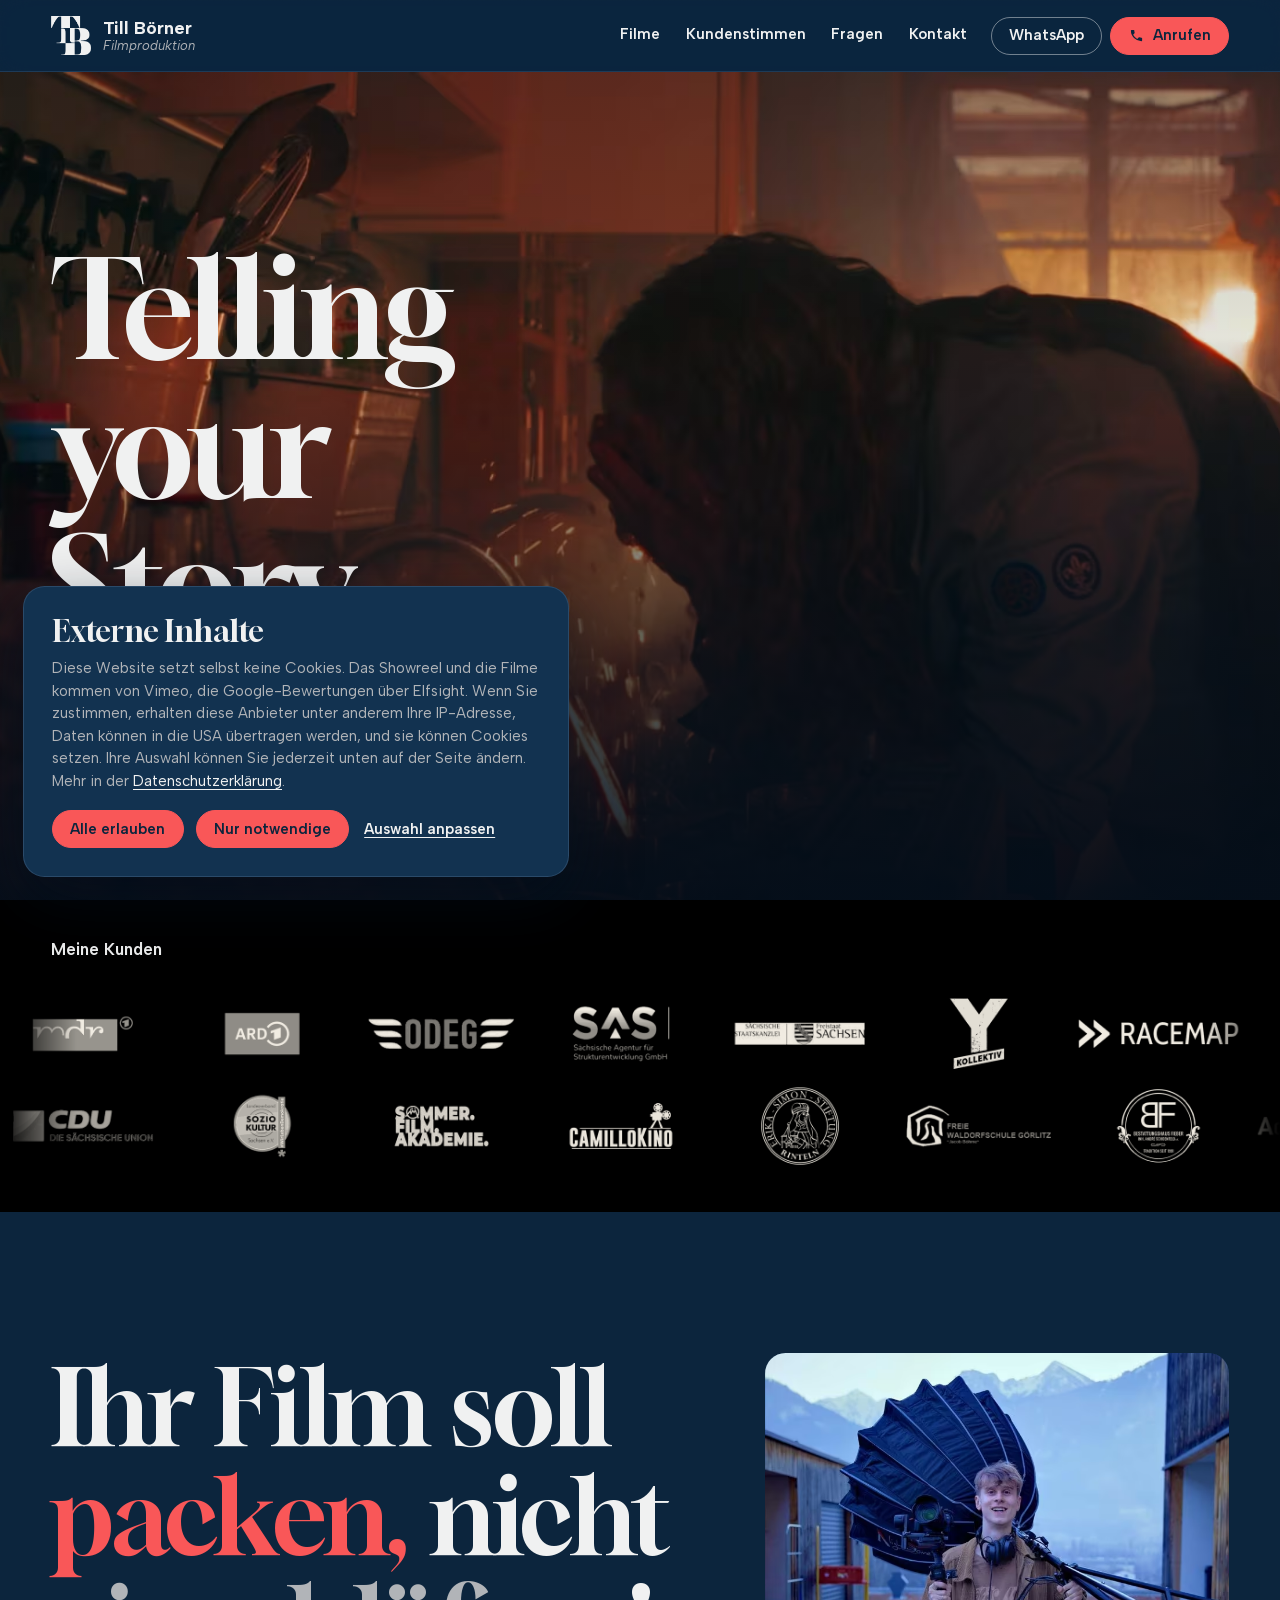
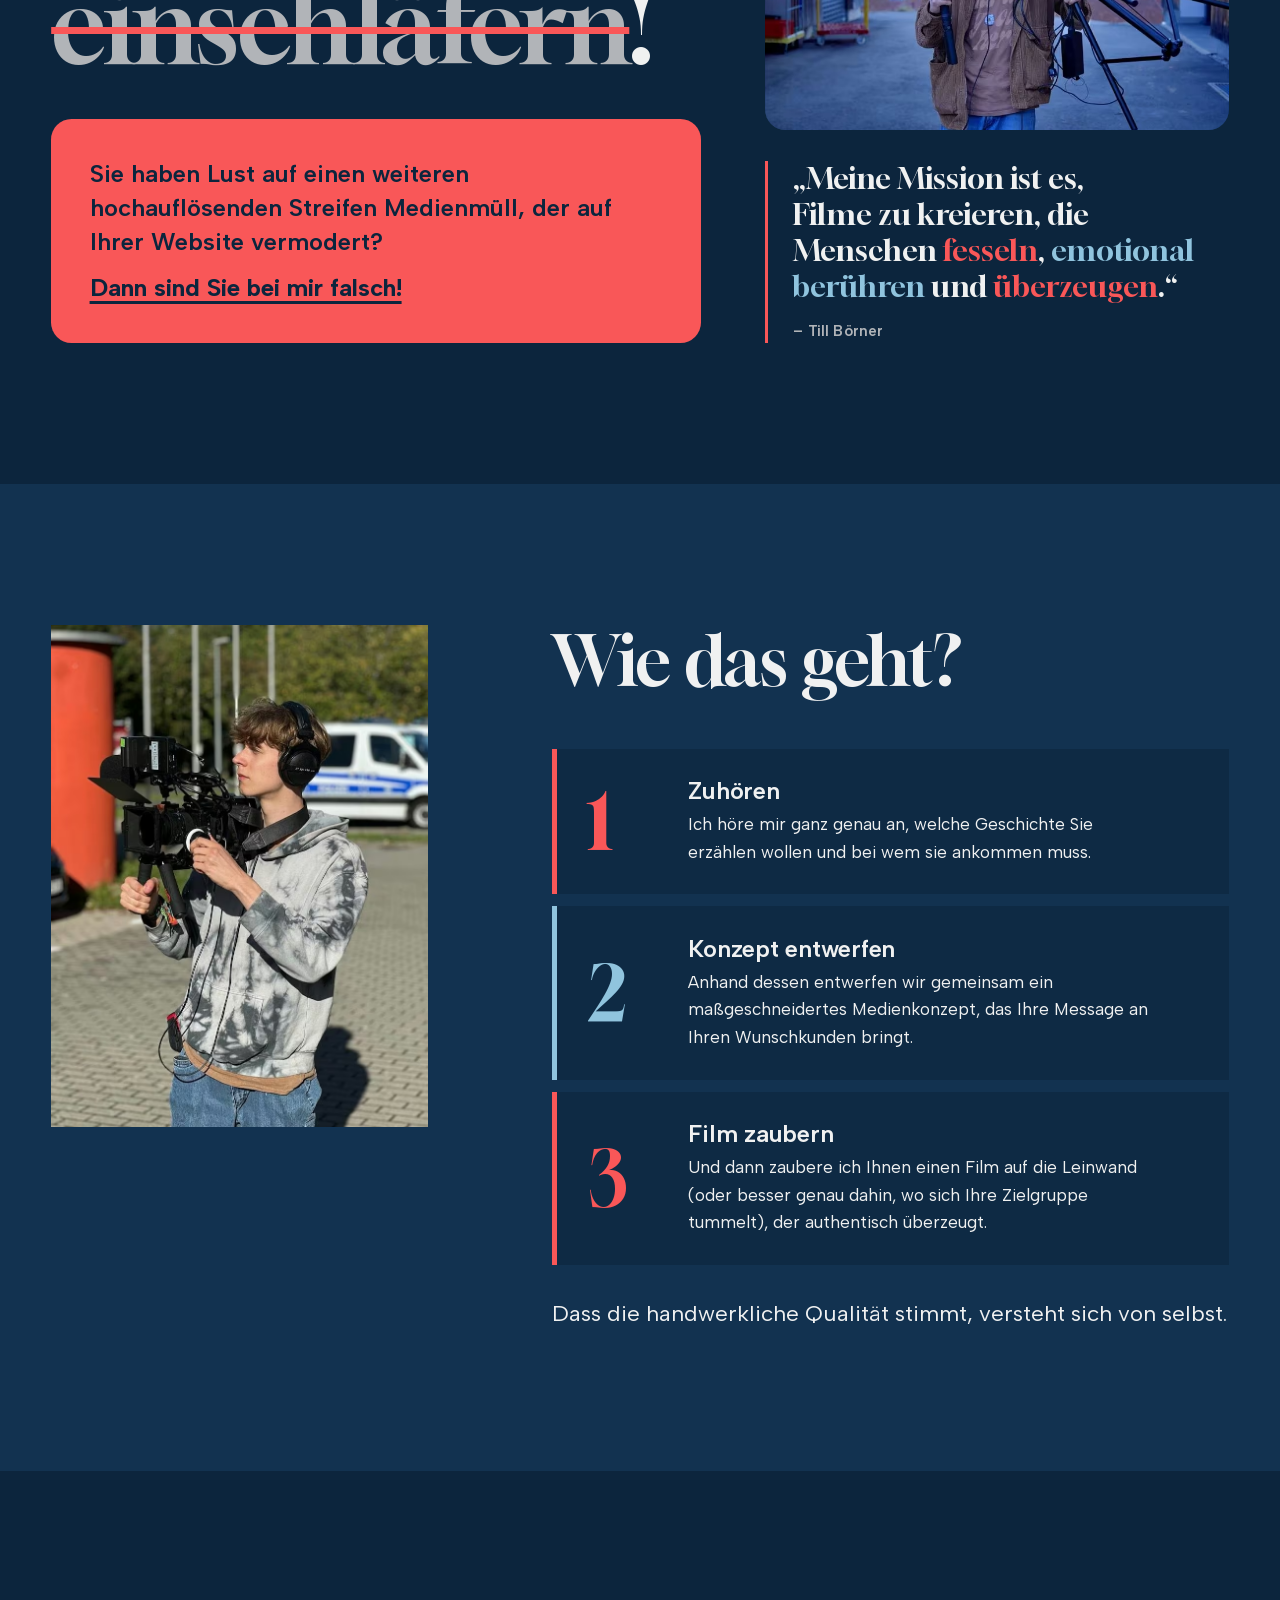
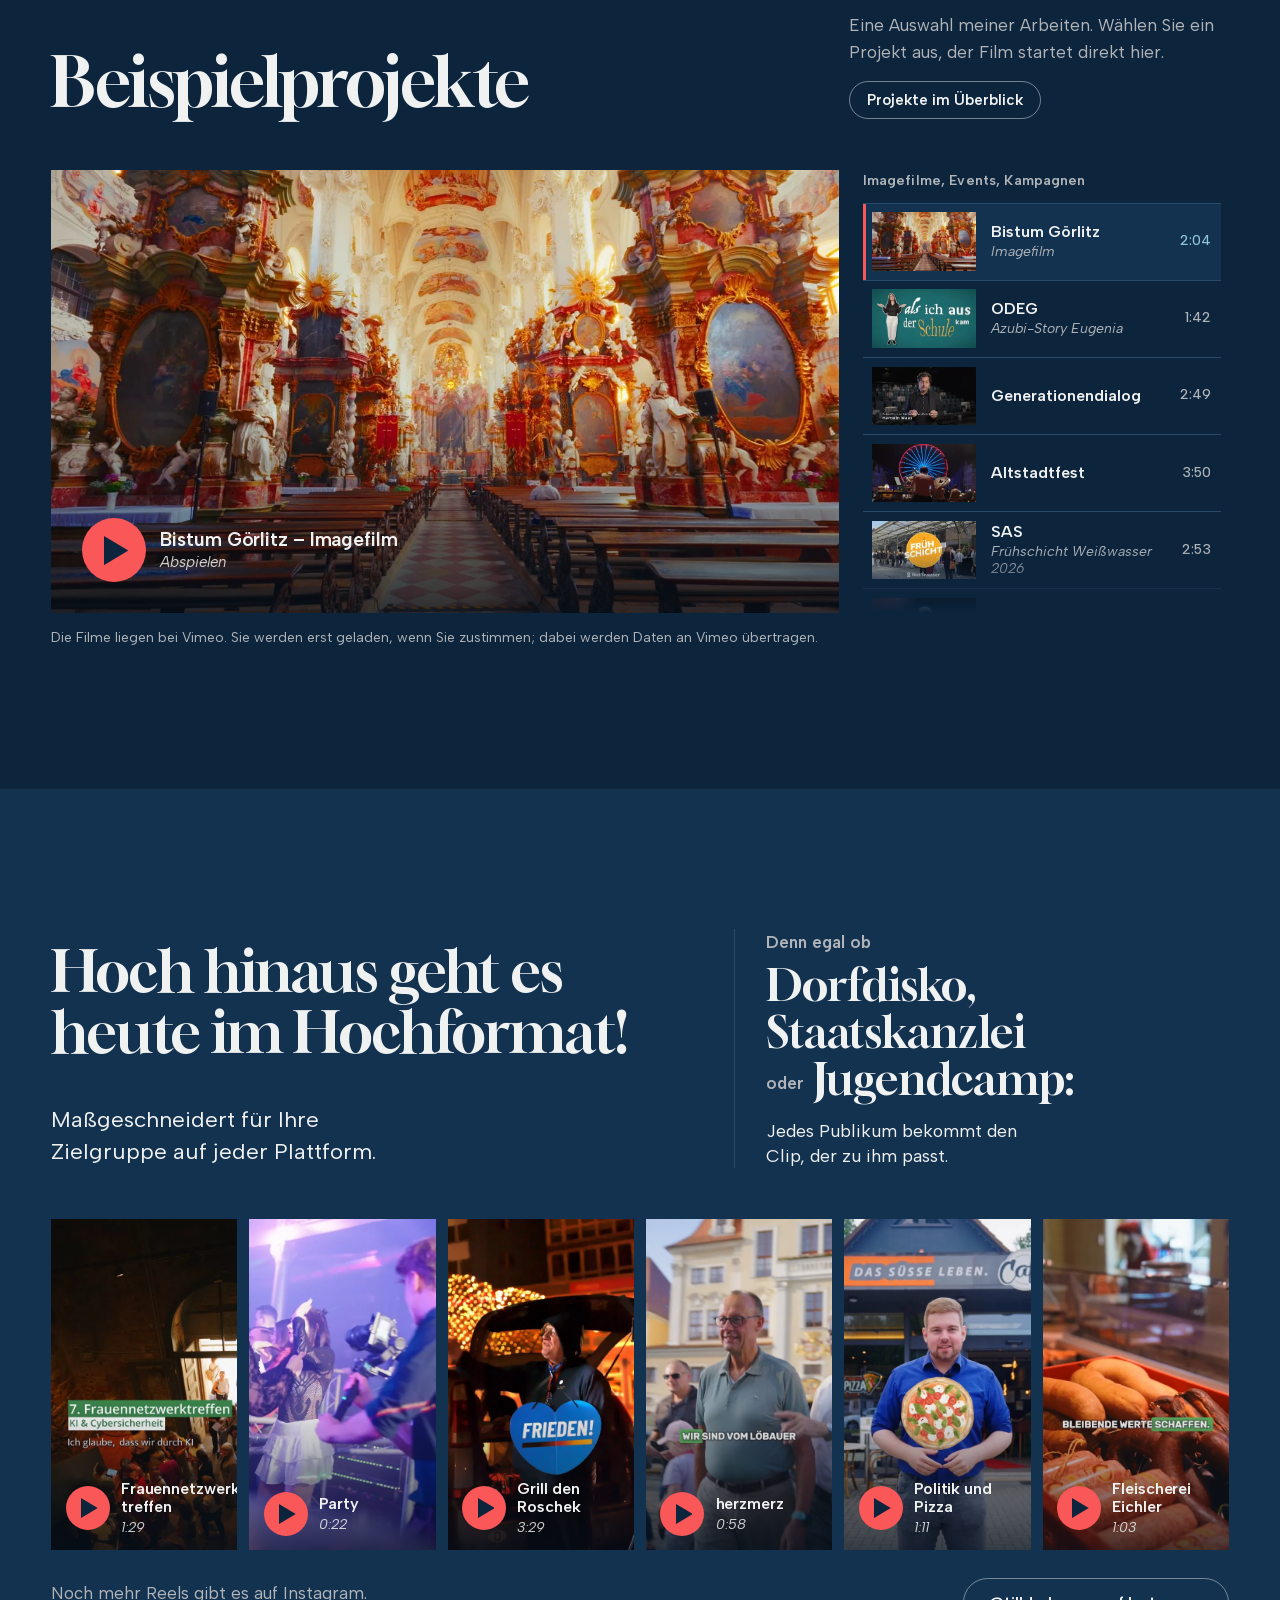
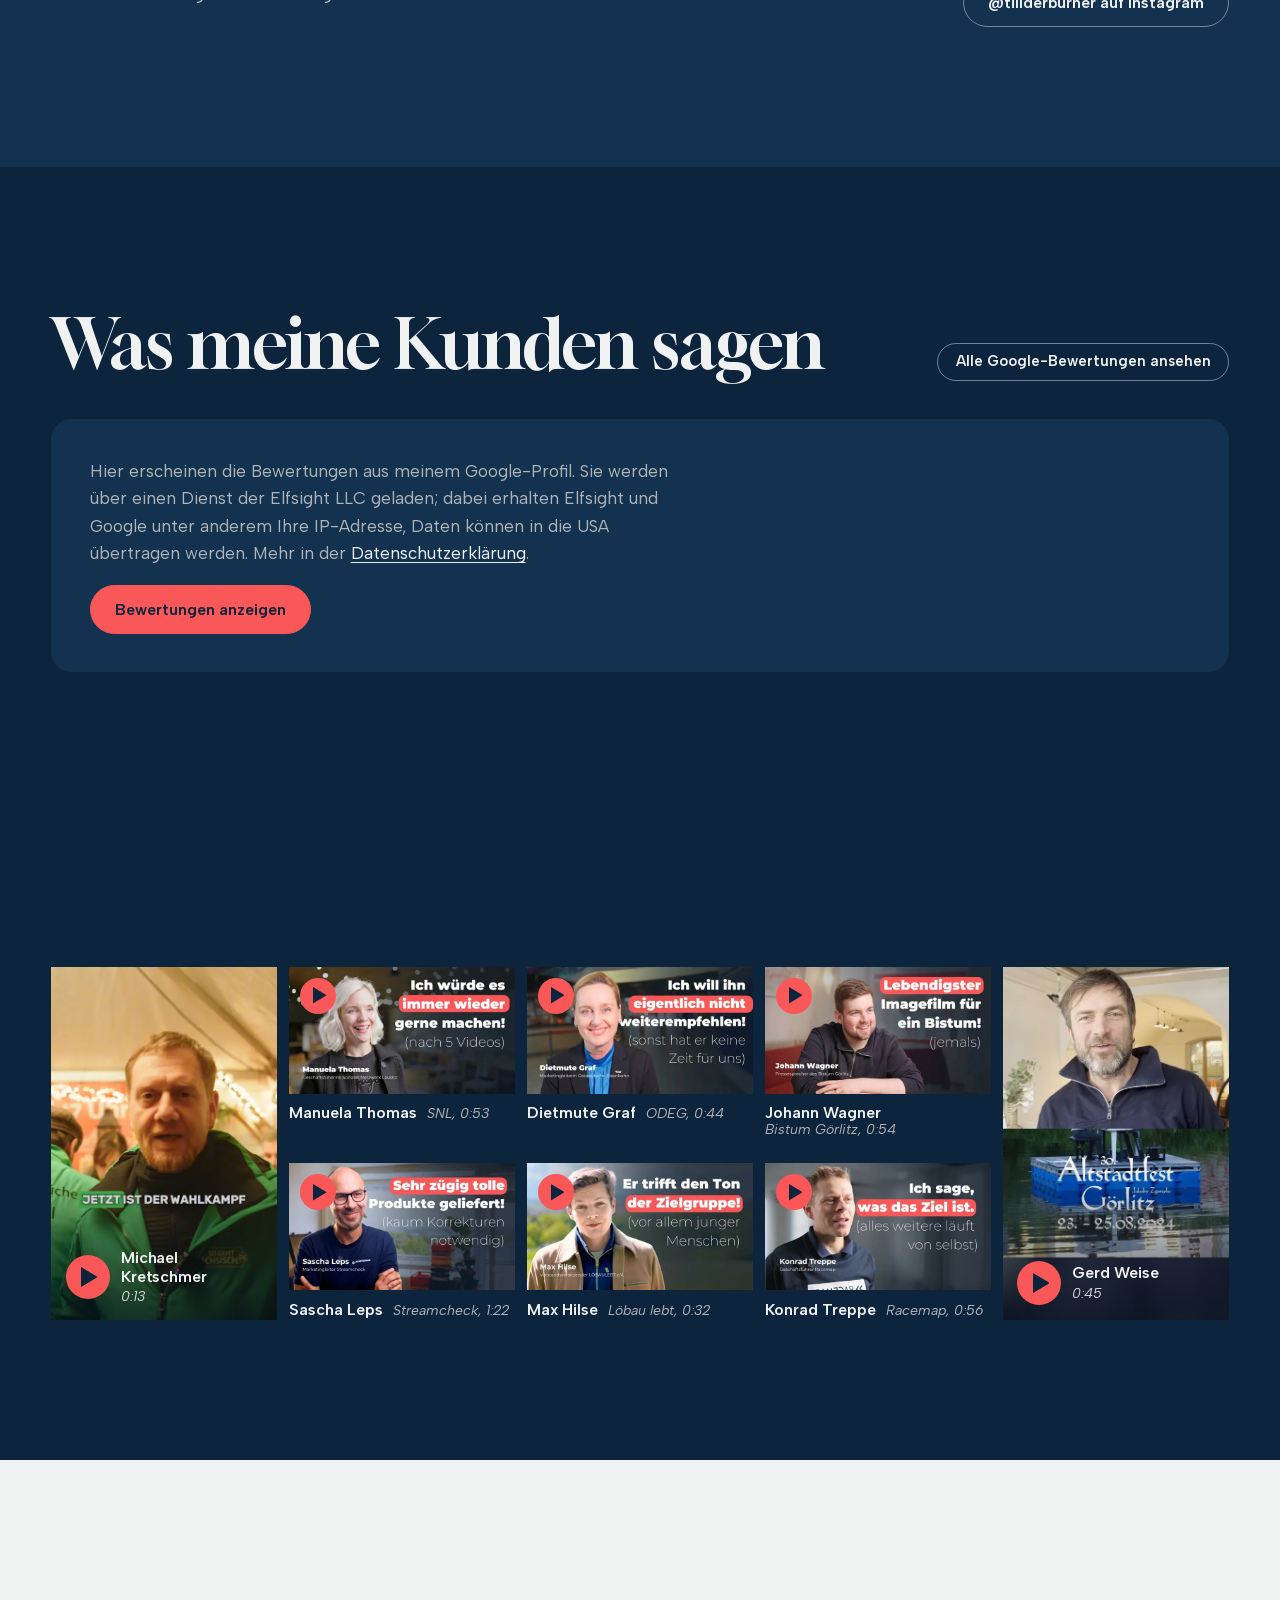
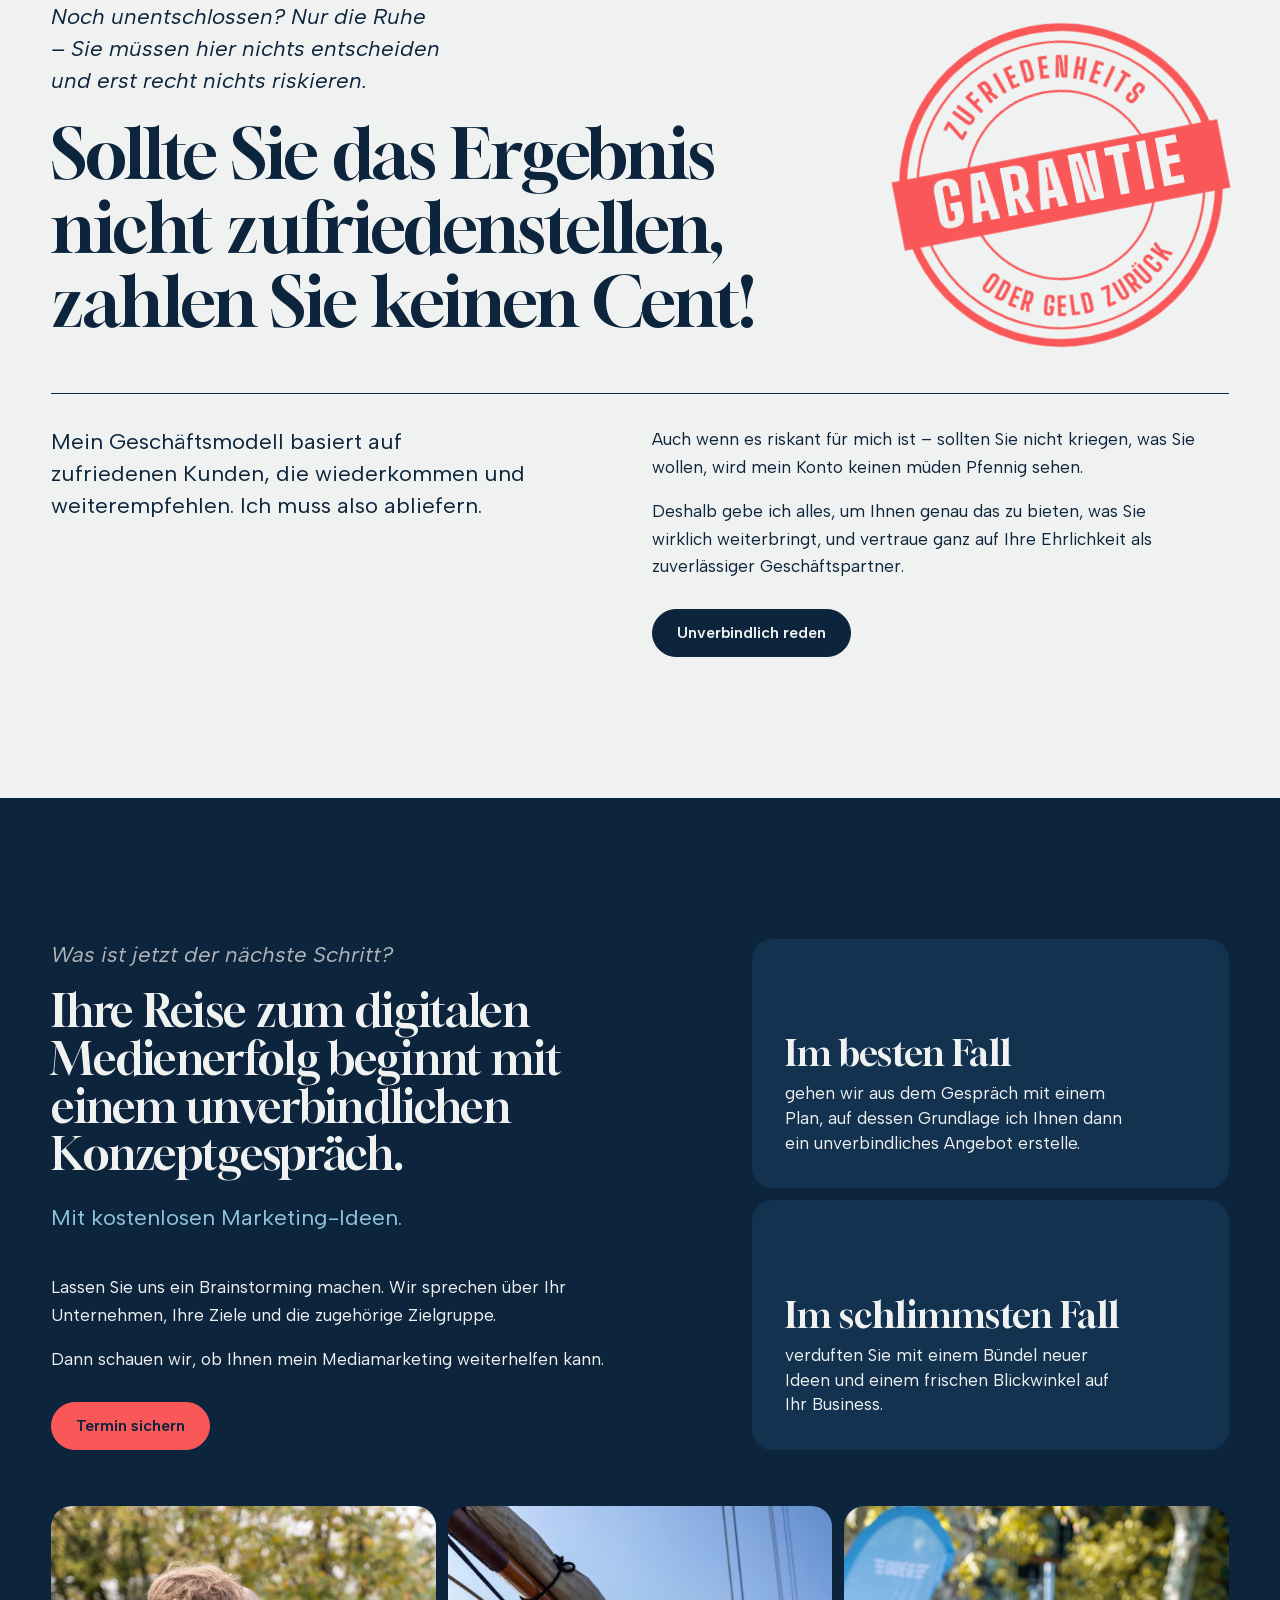
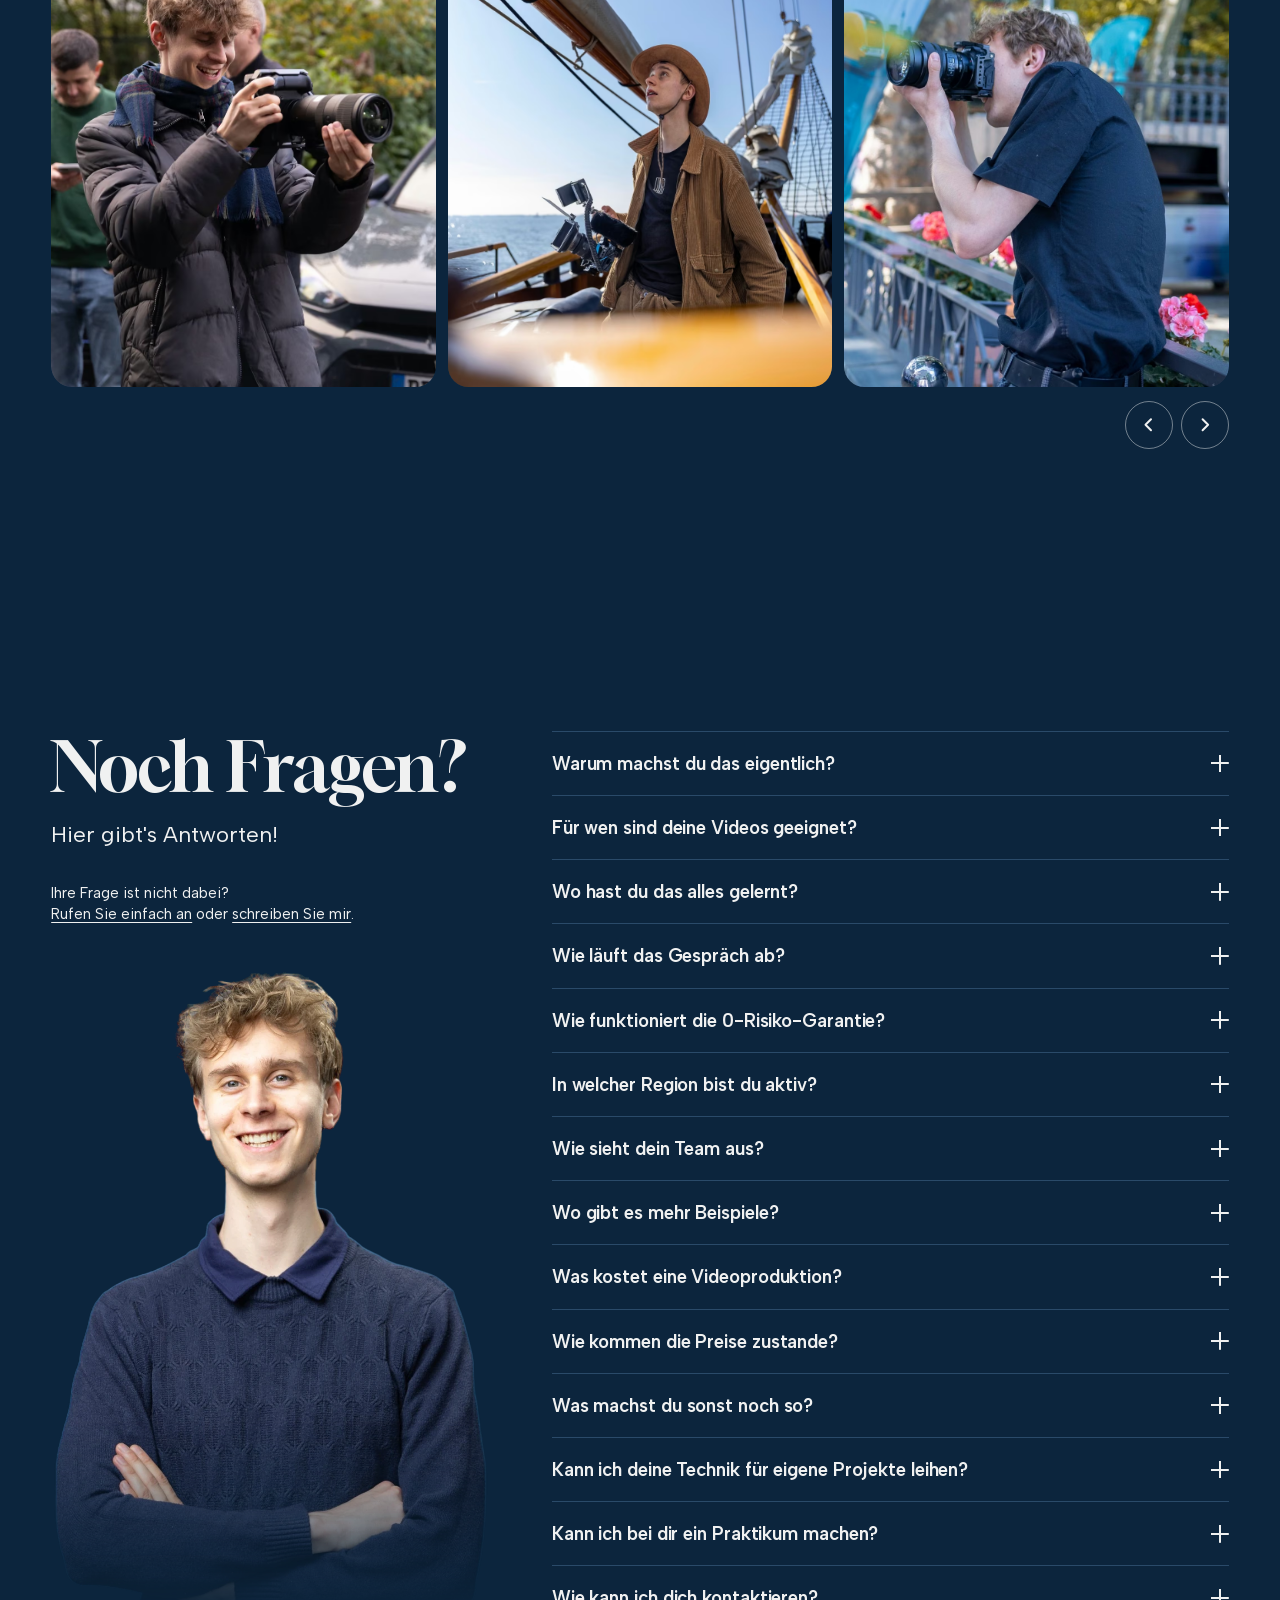
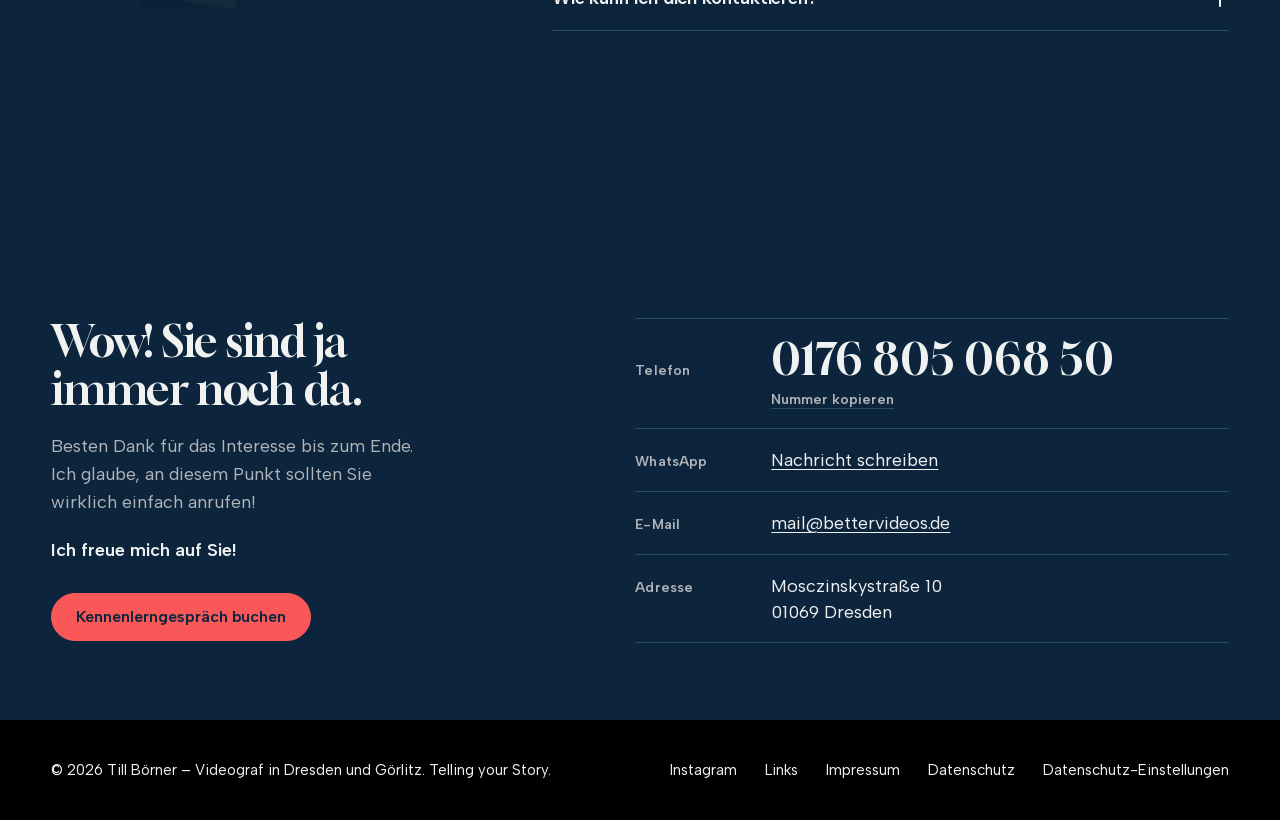
==== commit 5e3bbc02: "Einwilligung für Vimeo und Elfsight, Terminbuchung ohne Vorladen, Impressum und Datenschutzerklärung" ====
--- a/index.html
+++ b/index.html
@@ -4,7 +4,7 @@
   <meta charset="utf-8">
   <meta name="viewport" content="width=device-width, initial-scale=1">
   <title>Videograf in Dresden und Görlitz | Imagefilme von Till Börner</title>
-  <meta name="description" content="Videograf in Dresden mit Wurzeln in Görlitz: Till Börner dreht Imagefilme, Testimonials und Social-Media-Videos für Unternehmen in Sachsen – mit Zufriedenheitsgarantie.">
+  <meta name="description" content="Videograf in Dresden mit Wurzeln in Görlitz: Imagefilme, Testimonials und Social-Media-Videos für Unternehmen in Sachsen – mit Zufriedenheitsgarantie.">
   <meta name="robots" content="index, follow, max-image-preview:large">
   <link rel="canonical" href="https://tillboerner.com/">
   <meta name="theme-color" content="#0c253d">
@@ -22,8 +22,8 @@
   <link rel="icon" type="image/png" href="assets/img/favicon.png">
   <link rel="apple-touch-icon" href="assets/img/apple-touch-icon.png">
   <link rel="preload" as="font" type="font/woff2" crossorigin href="assets/fonts/gloock-normal-latin.woff2">
-  <link rel="stylesheet" href="assets/styles.css?v=13">
-  <script type="application/ld+json">{"@context":"https://schema.org","@graph":[{"@type":"ProfessionalService","@id":"https://tillboerner.com/#betrieb","name":"Till Börner – Videograf in Dresden und Görlitz","description":"Videograf in Dresden mit Wurzeln in Görlitz: Till Börner dreht Imagefilme, Testimonials und Social-Media-Videos für Unternehmen in Sachsen – mit Zufriedenheitsgarantie.","url":"https://tillboerner.com/","image":"https://tillboerner.com/assets/img/og.jpg","logo":"https://tillboerner.com/assets/img/apple-touch-icon.png","telephone":"+4917680506850","email":"mail@bettervideos.de","address":{"@type":"PostalAddress","streetAddress":"Mosczinskystraße 10","postalCode":"01069","addressLocality":"Dresden","addressRegion":"Sachsen","addressCountry":"DE"},"areaServed":[{"@type":"City","name":"Dresden"},{"@type":"City","name":"Görlitz"},{"@type":"State","name":"Sachsen"}],"founder":{"@id":"https://tillboerner.com/#till"},"knowsAbout":["Videograf","Videoproduktion","Imagefilm","Testimonial-Video","Social-Media-Video","Eventfilm"],"hasMap":"https://www.google.com/maps?cid=9251350982065660197","sameAs":["https://www.instagram.com/tillderburner/"]},{"@type":"Person","@id":"https://tillboerner.com/#till","name":"Till Börner","jobTitle":"Videograf und Filmemacher","url":"https://tillboerner.com/","image":"https://tillboerner.com/assets/img/till-boerner-berge-1365.jpg","worksFor":{"@id":"https://tillboerner.com/#betrieb"},"sameAs":["https://www.instagram.com/tillderburner/"],"homeLocation":{"@type":"City","name":"Dresden"}},{"@type":"WebSite","@id":"https://tillboerner.com/#website","url":"https://tillboerner.com/","name":"Till Börner – Videograf in Dresden und Görlitz","inLanguage":"de","publisher":{"@id":"https://tillboerner.com/#betrieb"}},{"@type":"FAQPage","@id":"https://tillboerner.com/#fragen","mainEntity":[{"@type":"Question","name":"Warum machst du das eigentlich?","acceptedAnswer":{"@type":"Answer","text":"Bereits in meiner Kindheit war mein Kopf voll von Geschichten, die ich mit der Welt teilen wollte. Eigene Theaterstücke und Comics waren damals mein kreatives Ventil. Als ich auf dem alten Röhrenbildschirm meiner Grundschule ein Zeichentrickprogramm entdeckte, begann für mich eine Reise durch eine neue Welt. Die Welt des Filmemachens. Schnell wurde aus dem Schulprogramm Adobe After Effects, DaVinci Resolve und Blender. Und aus den Stickman-Animationen wurden richtige Kurzfilme. Während der Oberstufe begann ich dann, meine Leidenschaft auch beruflich auszuüben, und mir fiel schnell auf: Ich will Filmemacher sein! Gesagt, getan, forstete ich mich durch Tutorials, experimentierte mit neuer Technik, lernte in Workshops, Praktika und von Mentoren. Am Ende absolvierte ich die Sächsische Filmakademie und machte mich schließlich selbstständig. Seitdem ist es meine Mission, Menschen mit meinen Videos so gut weiterzuhelfen, wie ich kann. Und dabei Erlebnisse und Emotionen zu teilen, Menschen von einer Idee oder einem Angebot zu überzeugen oder Wissen verständlich zu machen. Mein täglicher Antrieb ist es also, Menschen mit dem, was ich von klein auf liebe, zu helfen. Und davon leben möchte ich auch ganz gerne."}},{"@type":"Question","name":"Für wen sind deine Videos geeignet?","acceptedAnswer":{"@type":"Answer","text":"Die Videos eignen sich für jeden, der im Internet eine Message, ein Gefühl, Informationen oder am besten alles zusammen verbreiten möchte. Besonders profitieren davon kleine bis mittelgroße Unternehmer im B2C-Bereich, die zielgruppengerecht kommunizieren wollen und deshalb Inhalte für Website und Social Media brauchen. Außerdem sind gute Videoinhalte ein absolutes Muss für jeden, der eine Personal Brand aufbauen will."}},{"@type":"Question","name":"Wo hast du das alles gelernt?","acceptedAnswer":{"@type":"Answer","text":"Ich entwickle seit meiner Kindheit meine Filmfähigkeiten konstant autodidaktisch weiter und suche mir Mentoren, von denen ich lernen kann. Außerdem war ich an der Sächsischen Filmakademie und habe meine Skills in Praktika und Workshops verfeinert."}},{"@type":"Question","name":"Wie läuft das Gespräch ab?","acceptedAnswer":{"@type":"Answer","text":"Sie schreiben mir oder rufen mich an. Dann klären wir grob ab, ob ich Ihnen bei Ihrem Vorhaben helfen kann oder nicht. Falls ja, verabreden wir einen Termin für ein Konzeptgespräch. Hier versuche ich, Ihr Angebot, Ihr Problem und Ihr Ziel zu erfassen. Und dann schauen wir gemeinsam, wie wir Ihre Zielgruppe im Rahmen der gegebenen Möglichkeiten so effektiv wie möglich ansprechen und bewegen können – und Sie mit möglichst wenig Aufwand möglichst weit bringen. Wir brainstormen konkrete Ideen oder überdenken bestehende. Danach erstelle ich anhand dessen ein Angebot und es geht in die Details."}},{"@type":"Question","name":"Wie funktioniert die 0-Risiko-Garantie?","acceptedAnswer":{"@type":"Answer","text":"Nach unserem Gespräch bekommen Sie ein Angebot. Das Projekt wird in etwa dem Angebot entsprechend umgesetzt. Wenn Sie aus irgendeinem Grund nicht mit dem Ergebnis zufrieden sein sollten, müssen Sie nichts bezahlen. Bei großen Projekten, die sehr hohe Materialkosten und teures externes Personal erfordern, behalte ich mir eventuell vor, die Garantie nicht zu geben. Mit meiner Zeit und meinem Equipment ins Risiko zu gehen, kann ich verantworten. Aber ab einer bestimmten Grenze kann ich das nicht mehr gewährleisten. Für die meisten Projekte trifft die Garantie aber zu, und falls nicht, teile ich das vorher immer mit."}},{"@type":"Question","name":"In welcher Region bist du aktiv?","acceptedAnswer":{"@type":"Answer","text":"Ich komme aus Görlitz und habe dort als Videograf angefangen. Heute sitze ich in Dresden. Ich drehe in ganz Sachsen, in Dresden genauso wie in Görlitz, und bin für passende Projekte flexibel darüber hinaus unterwegs."}},{"@type":"Question","name":"Wie sieht dein Team aus?","acceptedAnswer":{"@type":"Answer","text":"Ich arbeite je nach Projekt mit einem Team aus Freiberuflern zusammen. So kann man die Teamstärke effizient auf die Anforderungen und das jeweilige Budget zuschneiden."}},{"@type":"Question","name":"Wo gibt es mehr Beispiele?","acceptedAnswer":{"@type":"Answer","text":"Manche Projekte sind im Internet nicht veröffentlicht oder ich kann sie nicht auf meiner Seite einbinden. Falls eine spezielle Art von Video gewünscht wird, kann ich gerne noch etwas zuschicken."}},{"@type":"Question","name":"Was kostet eine Videoproduktion?","acceptedAnswer":{"@type":"Answer","text":"Der Preis hängt ganz von den Anforderungen und dem entsprechenden Arbeits- und Materialeinsatz ab. Sprechen Sie mich einfach an – wenn ich weiß, worum es geht, kann ich relativ schnell abschätzen, wie viel das Video kostet. Dann kriegen Sie ein Angebot und können entscheiden. Wenn ein fixes Budget vorliegt, kann ich Ihnen auch darauf basierend ein Konzept entwickeln. Dass ein 500-€-Video dann anders aussieht als ein 5000-€-Video, sollte klar sein."}},{"@type":"Question","name":"Wie kommen die Preise zustande?","acceptedAnswer":{"@type":"Answer","text":"Die Konzeption wird stundenweise je nach Aufwand berechnet. Der Dreh wird in Tagessätzen und Halbtagessätzen berechnet. Dazu kommen Leih- bzw. Bereitstellungsgebühren für Technik sowie Fahrt-, Speicher- und Materialkosten. Die Postproduktion (Schnitt, VFX, Colorgrading, Sounddesign) wird stundenweise abgerechnet. Dazu können Kosten für spezielle Musiklizenzen oder Ähnliches kommen. Das heißt übrigens: Wenn man mehrere Sachen an einem Tag drehen kann, entsteht ein natürlicher Rabatt. Was nicht auf der Rechnung steht, aber trotzdem in den Preis (leider teils nicht in die Köpfe von Nicht-Filmemachern) hineingeht: Software- und Lizenz-Abos ständige Weiterbildung Techniktest und Instandhaltung vor und nach jedem Dreh Technik, die viel zu schnell kaputtgeht und veraltet Kommunikation (Mails schreiben, Calls machen etc.) Daten kopieren, sichern, verschicken etc. Akquise Buchhaltung und Steuern"}},{"@type":"Question","name":"Was machst du sonst noch so?","acceptedAnswer":{"@type":"Answer","text":"Abgesehen von meinen freiberuflichen Projekten arbeite ich hin und wieder an großen Filmsets im Licht-Department und versuche, so viel wie möglich für meine eigenen Produktionen mitzunehmen. Außerdem veranstalte ich regelmäßig Filmcamps für Jugendliche, um meine Leidenschaft zu teilen und jungen Menschen eine neue Perspektive zu eröffnen."}},{"@type":"Question","name":"Kann ich deine Technik für eigene Projekte leihen?","acceptedAnswer":{"@type":"Answer","text":"Ja, gerne doch."}},{"@type":"Question","name":"Kann ich bei dir ein Praktikum machen?","acceptedAnswer":{"@type":"Answer","text":"Sehr gerne! Ich hab einen Arbeitsplatz, tolle Technik und spannende Projekte für dich parat. Einfach Kontakt aufnehmen, dann schauen wir, ob es passt ;)"}},{"@type":"Question","name":"Wie kann ich dich kontaktieren?","acceptedAnswer":{"@type":"Answer","text":"Ruf mich einfach an oder schreib mir eine Nachricht ;)"}}]}]}</script>
+  <link rel="stylesheet" href="assets/styles.css?v=14">
+  <script type="application/ld+json">{"@context":"https://schema.org","@graph":[{"@type":"ProfessionalService","@id":"https://tillboerner.com/#betrieb","name":"Till Börner – Videograf in Dresden und Görlitz","description":"Videograf in Dresden mit Wurzeln in Görlitz: Imagefilme, Testimonials und Social-Media-Videos für Unternehmen in Sachsen – mit Zufriedenheitsgarantie.","url":"https://tillboerner.com/","image":"https://tillboerner.com/assets/img/og.jpg","logo":"https://tillboerner.com/assets/img/apple-touch-icon.png","telephone":"+4917680506850","email":"mail@bettervideos.de","address":{"@type":"PostalAddress","streetAddress":"Mosczinskystraße 10","postalCode":"01069","addressLocality":"Dresden","addressRegion":"Sachsen","addressCountry":"DE"},"areaServed":[{"@type":"City","name":"Dresden"},{"@type":"City","name":"Görlitz"},{"@type":"State","name":"Sachsen"}],"founder":{"@id":"https://tillboerner.com/#till"},"knowsAbout":["Videograf","Videoproduktion","Imagefilm","Testimonial-Video","Social-Media-Video","Eventfilm"],"hasMap":"https://www.google.com/maps?cid=9251350982065660197","sameAs":["https://www.instagram.com/tillderburner/"]},{"@type":"Person","@id":"https://tillboerner.com/#till","name":"Till Börner","jobTitle":"Videograf und Filmemacher","url":"https://tillboerner.com/","image":"https://tillboerner.com/assets/img/till-boerner-berge-1365.jpg","worksFor":{"@id":"https://tillboerner.com/#betrieb"},"sameAs":["https://www.instagram.com/tillderburner/"],"homeLocation":{"@type":"City","name":"Dresden"}},{"@type":"WebSite","@id":"https://tillboerner.com/#website","url":"https://tillboerner.com/","name":"Till Börner – Videograf in Dresden und Görlitz","inLanguage":"de","publisher":{"@id":"https://tillboerner.com/#betrieb"}},{"@type":"FAQPage","@id":"https://tillboerner.com/#fragen","mainEntity":[{"@type":"Question","name":"Warum machst du das eigentlich?","acceptedAnswer":{"@type":"Answer","text":"Bereits in meiner Kindheit war mein Kopf voll von Geschichten, die ich mit der Welt teilen wollte. Eigene Theaterstücke und Comics waren damals mein kreatives Ventil. Als ich auf dem alten Röhrenbildschirm meiner Grundschule ein Zeichentrickprogramm entdeckte, begann für mich eine Reise durch eine neue Welt. Die Welt des Filmemachens. Schnell wurde aus dem Schulprogramm Adobe After Effects, DaVinci Resolve und Blender. Und aus den Stickman-Animationen wurden richtige Kurzfilme. Während der Oberstufe begann ich dann, meine Leidenschaft auch beruflich auszuüben, und mir fiel schnell auf: Ich will Filmemacher sein! Gesagt, getan, forstete ich mich durch Tutorials, experimentierte mit neuer Technik, lernte in Workshops, Praktika und von Mentoren. Am Ende absolvierte ich die Sächsische Filmakademie und machte mich schließlich selbstständig. Seitdem ist es meine Mission, Menschen mit meinen Videos so gut weiterzuhelfen, wie ich kann. Und dabei Erlebnisse und Emotionen zu teilen, Menschen von einer Idee oder einem Angebot zu überzeugen oder Wissen verständlich zu machen. Mein täglicher Antrieb ist es also, Menschen mit dem, was ich von klein auf liebe, zu helfen. Und davon leben möchte ich auch ganz gerne."}},{"@type":"Question","name":"Für wen sind deine Videos geeignet?","acceptedAnswer":{"@type":"Answer","text":"Die Videos eignen sich für jeden, der im Internet eine Message, ein Gefühl, Informationen oder am besten alles zusammen verbreiten möchte. Besonders profitieren davon kleine bis mittelgroße Unternehmer im B2C-Bereich, die zielgruppengerecht kommunizieren wollen und deshalb Inhalte für Website und Social Media brauchen. Außerdem sind gute Videoinhalte ein absolutes Muss für jeden, der eine Personal Brand aufbauen will."}},{"@type":"Question","name":"Wo hast du das alles gelernt?","acceptedAnswer":{"@type":"Answer","text":"Ich entwickle seit meiner Kindheit meine Filmfähigkeiten konstant autodidaktisch weiter und suche mir Mentoren, von denen ich lernen kann. Außerdem war ich an der Sächsischen Filmakademie und habe meine Skills in Praktika und Workshops verfeinert."}},{"@type":"Question","name":"Wie läuft das Gespräch ab?","acceptedAnswer":{"@type":"Answer","text":"Sie schreiben mir oder rufen mich an. Dann klären wir grob ab, ob ich Ihnen bei Ihrem Vorhaben helfen kann oder nicht. Falls ja, verabreden wir einen Termin für ein Konzeptgespräch. Hier versuche ich, Ihr Angebot, Ihr Problem und Ihr Ziel zu erfassen. Und dann schauen wir gemeinsam, wie wir Ihre Zielgruppe im Rahmen der gegebenen Möglichkeiten so effektiv wie möglich ansprechen und bewegen können – und Sie mit möglichst wenig Aufwand möglichst weit bringen. Wir brainstormen konkrete Ideen oder überdenken bestehende. Danach erstelle ich anhand dessen ein Angebot und es geht in die Details."}},{"@type":"Question","name":"Wie funktioniert die 0-Risiko-Garantie?","acceptedAnswer":{"@type":"Answer","text":"Nach unserem Gespräch bekommen Sie ein Angebot. Das Projekt wird in etwa dem Angebot entsprechend umgesetzt. Wenn Sie aus irgendeinem Grund nicht mit dem Ergebnis zufrieden sein sollten, müssen Sie nichts bezahlen. Bei großen Projekten, die sehr hohe Materialkosten und teures externes Personal erfordern, behalte ich mir eventuell vor, die Garantie nicht zu geben. Mit meiner Zeit und meinem Equipment ins Risiko zu gehen, kann ich verantworten. Aber ab einer bestimmten Grenze kann ich das nicht mehr gewährleisten. Für die meisten Projekte trifft die Garantie aber zu, und falls nicht, teile ich das vorher immer mit."}},{"@type":"Question","name":"In welcher Region bist du aktiv?","acceptedAnswer":{"@type":"Answer","text":"Ich komme aus Görlitz und habe dort als Videograf angefangen. Heute sitze ich in Dresden. Ich drehe in ganz Sachsen, in Dresden genauso wie in Görlitz, und bin für passende Projekte flexibel darüber hinaus unterwegs."}},{"@type":"Question","name":"Wie sieht dein Team aus?","acceptedAnswer":{"@type":"Answer","text":"Ich arbeite je nach Projekt mit einem Team aus Freiberuflern zusammen. So kann man die Teamstärke effizient auf die Anforderungen und das jeweilige Budget zuschneiden."}},{"@type":"Question","name":"Wo gibt es mehr Beispiele?","acceptedAnswer":{"@type":"Answer","text":"Manche Projekte sind im Internet nicht veröffentlicht oder ich kann sie nicht auf meiner Seite einbinden. Falls eine spezielle Art von Video gewünscht wird, kann ich gerne noch etwas zuschicken."}},{"@type":"Question","name":"Was kostet eine Videoproduktion?","acceptedAnswer":{"@type":"Answer","text":"Der Preis hängt ganz von den Anforderungen und dem entsprechenden Arbeits- und Materialeinsatz ab. Sprechen Sie mich einfach an – wenn ich weiß, worum es geht, kann ich relativ schnell abschätzen, wie viel das Video kostet. Dann kriegen Sie ein Angebot und können entscheiden. Wenn ein fixes Budget vorliegt, kann ich Ihnen auch darauf basierend ein Konzept entwickeln. Dass ein 500-€-Video dann anders aussieht als ein 5000-€-Video, sollte klar sein."}},{"@type":"Question","name":"Wie kommen die Preise zustande?","acceptedAnswer":{"@type":"Answer","text":"Die Konzeption wird stundenweise je nach Aufwand berechnet. Der Dreh wird in Tagessätzen und Halbtagessätzen berechnet. Dazu kommen Leih- bzw. Bereitstellungsgebühren für Technik sowie Fahrt-, Speicher- und Materialkosten. Die Postproduktion (Schnitt, VFX, Colorgrading, Sounddesign) wird stundenweise abgerechnet. Dazu können Kosten für spezielle Musiklizenzen oder Ähnliches kommen. Das heißt übrigens: Wenn man mehrere Sachen an einem Tag drehen kann, entsteht ein natürlicher Rabatt. Was nicht auf der Rechnung steht, aber trotzdem in den Preis (leider teils nicht in die Köpfe von Nicht-Filmemachern) hineingeht: Software- und Lizenz-Abos ständige Weiterbildung Techniktest und Instandhaltung vor und nach jedem Dreh Technik, die viel zu schnell kaputtgeht und veraltet Kommunikation (Mails schreiben, Calls machen etc.) Daten kopieren, sichern, verschicken etc. Akquise Buchhaltung und Steuern"}},{"@type":"Question","name":"Was machst du sonst noch so?","acceptedAnswer":{"@type":"Answer","text":"Abgesehen von meinen freiberuflichen Projekten arbeite ich hin und wieder an großen Filmsets im Licht-Department und versuche, so viel wie möglich für meine eigenen Produktionen mitzunehmen. Außerdem veranstalte ich regelmäßig Filmcamps für Jugendliche, um meine Leidenschaft zu teilen und jungen Menschen eine neue Perspektive zu eröffnen."}},{"@type":"Question","name":"Kann ich deine Technik für eigene Projekte leihen?","acceptedAnswer":{"@type":"Answer","text":"Ja, gerne doch."}},{"@type":"Question","name":"Kann ich bei dir ein Praktikum machen?","acceptedAnswer":{"@type":"Answer","text":"Sehr gerne! Ich hab einen Arbeitsplatz, tolle Technik und spannende Projekte für dich parat. Einfach Kontakt aufnehmen, dann schauen wir, ob es passt ;)"}},{"@type":"Question","name":"Wie kann ich dich kontaktieren?","acceptedAnswer":{"@type":"Answer","text":"Ruf mich einfach an oder schreib mir eine Nachricht ;)"}}]}]}</script>
 </head>
 <body>
 <a class="skip" href="#inhalt">Zum Inhalt springen</a>
@@ -260,7 +260,7 @@
         </ul>
         </div>
       </div>
-      <p class="klein leise buehne__hinweis">Die Filme liegen bei Vimeo. Erst wenn Sie einen Film starten, wird er von dort geladen und es werden Daten an Vimeo übertragen.</p>
+      <p class="klein leise buehne__hinweis">Die Filme liegen bei Vimeo. Sie werden erst geladen, wenn Sie zustimmen; dabei werden Daten an Vimeo übertragen.</p>
     </div>
   </section>
 
@@ -630,10 +630,11 @@
       <a href="links.html">Links</a>
       <a href="impressum.html">Impressum</a>
       <a href="datenschutz.html">Datenschutz</a>
+      <button type="button" data-einwilligung-oeffnen hidden>Datenschutz-Einstellungen</button>
     </nav>
   </div>
 </footer>
 
-<script src="assets/main.js?v=13" defer></script>
+<script src="assets/main.js?v=14" defer></script>
 </body>
 </html>
--- a/assets/styles.css
+++ b/assets/styles.css
@@ -791,6 +791,31 @@
 .fuss nav { display: flex; flex-wrap: wrap; gap: 0 1.75rem; }
 .fuss a { text-decoration: none; padding-block: 0.6rem; }
 .fuss a:hover { text-decoration: underline; }
+.fuss button { font: inherit; color: inherit; padding-block: 0.6rem; }
+.fuss button:hover { text-decoration: underline; }
+
+/* ───────── Einwilligung für externe Inhalte ───────── */
+.einwilligung { position: fixed; z-index: 150; left: clamp(0.75rem, 2vw, 1.5rem); bottom: clamp(0.75rem, 2vw, 1.5rem); width: min(34rem, calc(100vw - 1.5rem));
+  max-height: calc(100svh - 1.5rem); overflow-y: auto; padding: clamp(1.25rem, 2.4vw, 1.75rem); border-radius: var(--rund);
+  background: var(--flaeche); color: var(--schrift); box-shadow: 0 0 0 1px var(--linie), 0 1.5rem 4rem rgb(var(--schatten) / 0.6); }
+.einwilligung[hidden] { display: none; }
+.einwilligung h2, .einwilligung-film h2 { font-family: var(--display); font-weight: 400; font-size: clamp(1.5rem, 2.4vw, 1.875rem); line-height: 1.1; margin: 0 0 0.6rem; }
+.einwilligung p, .einwilligung-film p { margin: 0; font-size: 0.9375rem; line-height: 1.5; color: var(--leise); max-width: none; }
+.einwilligung p a, .einwilligung-film p a { color: var(--schrift); }
+.einwilligung__auswahl { display: grid; gap: 0.5rem; margin: 1rem 0 0; padding: 0; border: 0; }
+.einwilligung__auswahl[hidden] { display: none; }
+.einwilligung__auswahl legend { position: absolute; width: 1px; height: 1px; overflow: hidden; clip-path: inset(50%); }
+.einwilligung__auswahl label { display: flex; align-items: center; gap: 0.6rem; font-weight: 600; font-size: 1rem; cursor: pointer; }
+.einwilligung__auswahl input { width: 1.15rem; height: 1.15rem; accent-color: var(--akzent); }
+.einwilligung__knoepfe { display: flex; flex-wrap: wrap; align-items: center; gap: 0.6rem 0.75rem; margin-top: 1.1rem; }
+.einwilligung__mehr { font: inherit; font-weight: 600; font-size: 0.9375rem; color: var(--schrift); text-decoration: underline; text-underline-offset: 3px; padding: 0.4rem 0.2rem; }
+.einwilligung-film { border: 0; width: min(30rem, calc(100vw - 2rem)); padding: clamp(1.25rem, 3vw, 2rem); border-radius: var(--rund); background: var(--flaeche); color: var(--schrift); box-shadow: 0 0 0 1px var(--linie); }
+.einwilligung-film::backdrop { background: rgb(var(--schatten) / 0.8); }
+.einwilligung-film .einwilligung__knoepfe { margin-top: 1.25rem; }
+.bewertungen-frage { display: grid; gap: 1.1rem; justify-items: start; margin-top: clamp(1.5rem, 3vw, 2.5rem); padding: clamp(1.5rem, 3vw, 2.5rem); border-radius: var(--rund); background: var(--flaeche); }
+.bewertungen-frage p { margin: 0; max-width: 60ch; color: var(--leise); }
+.bewertungen-frage p a { color: var(--schrift); }
+@media (max-width: 40rem) { .einwilligung { left: 0.5rem; right: 0.5rem; bottom: 0.5rem; width: auto; } .einwilligung__knoepfe .btn { flex: 1 1 auto; justify-content: center; } }
 
 /* ───────── Unterseiten (Impressum, Datenschutz, Links) ───────── */
 .seite { padding-block: clamp(3rem, 7vw, 6rem) var(--abstand); }
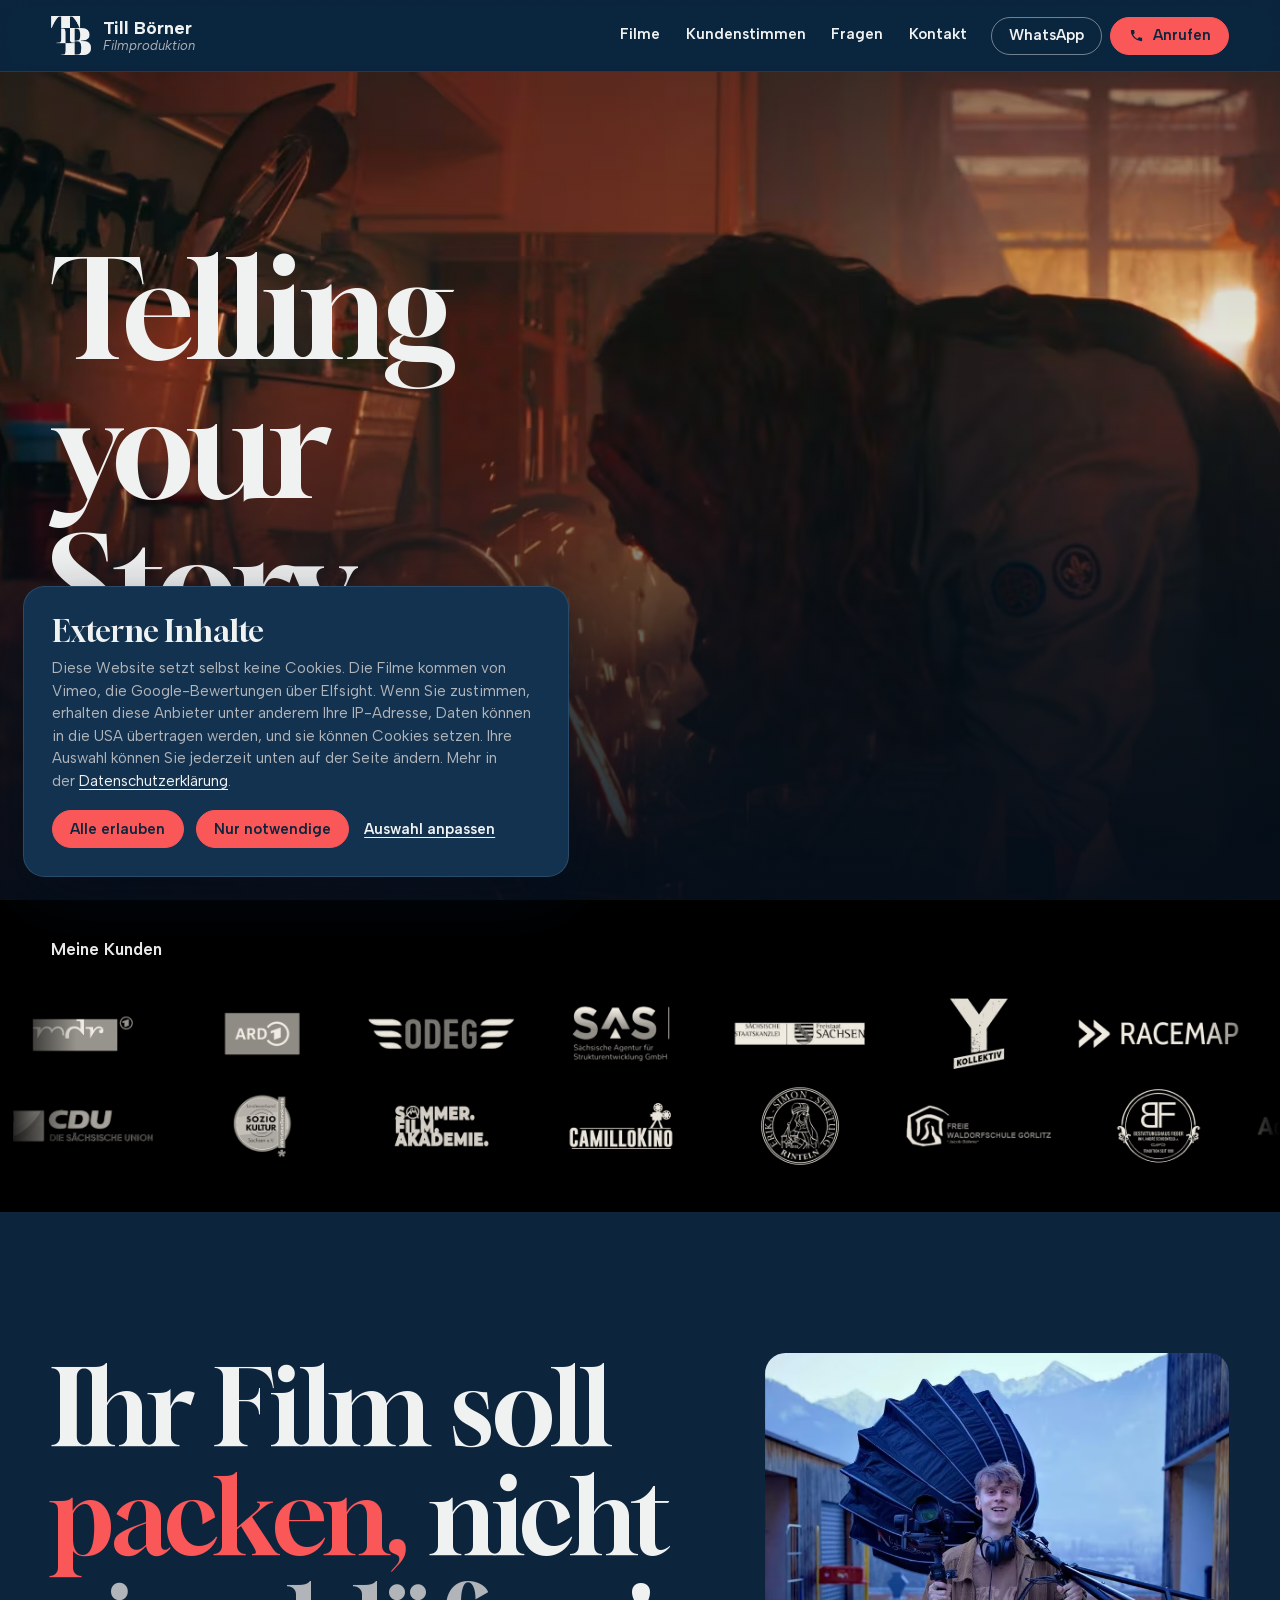
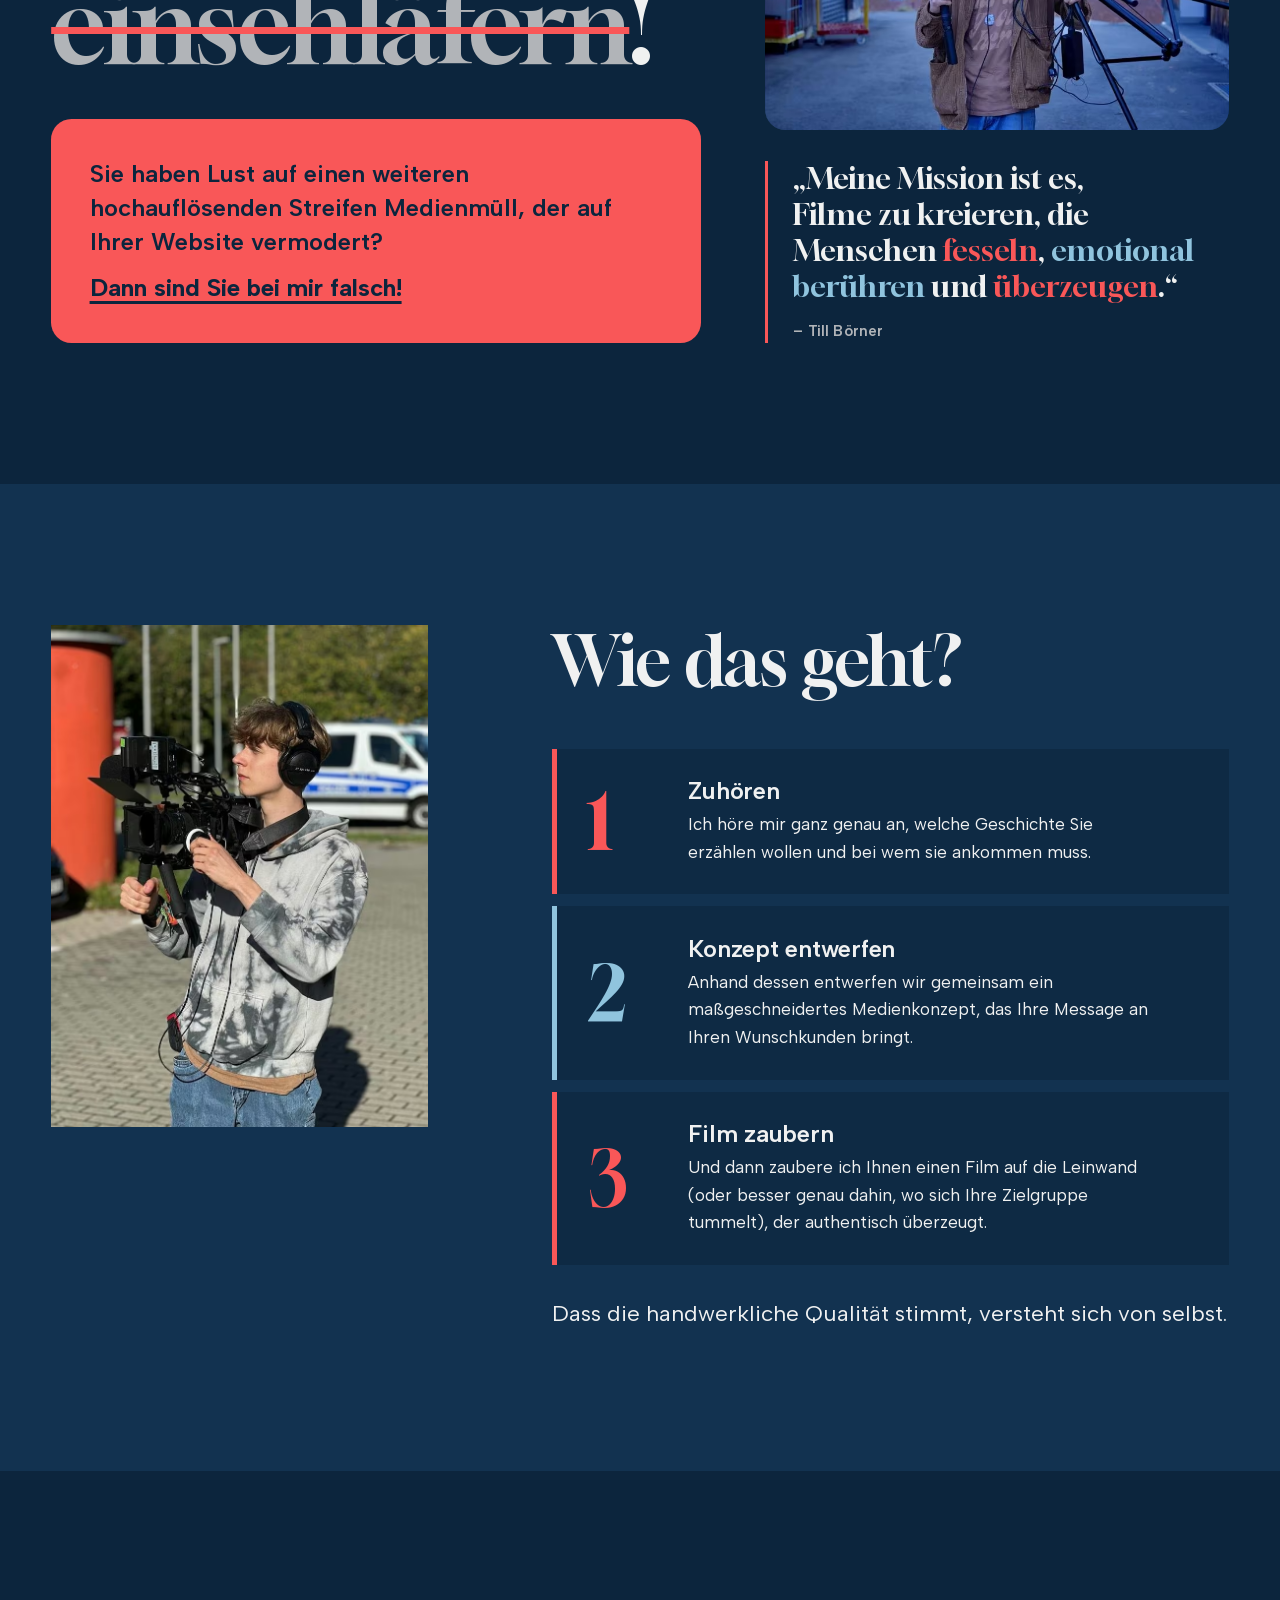
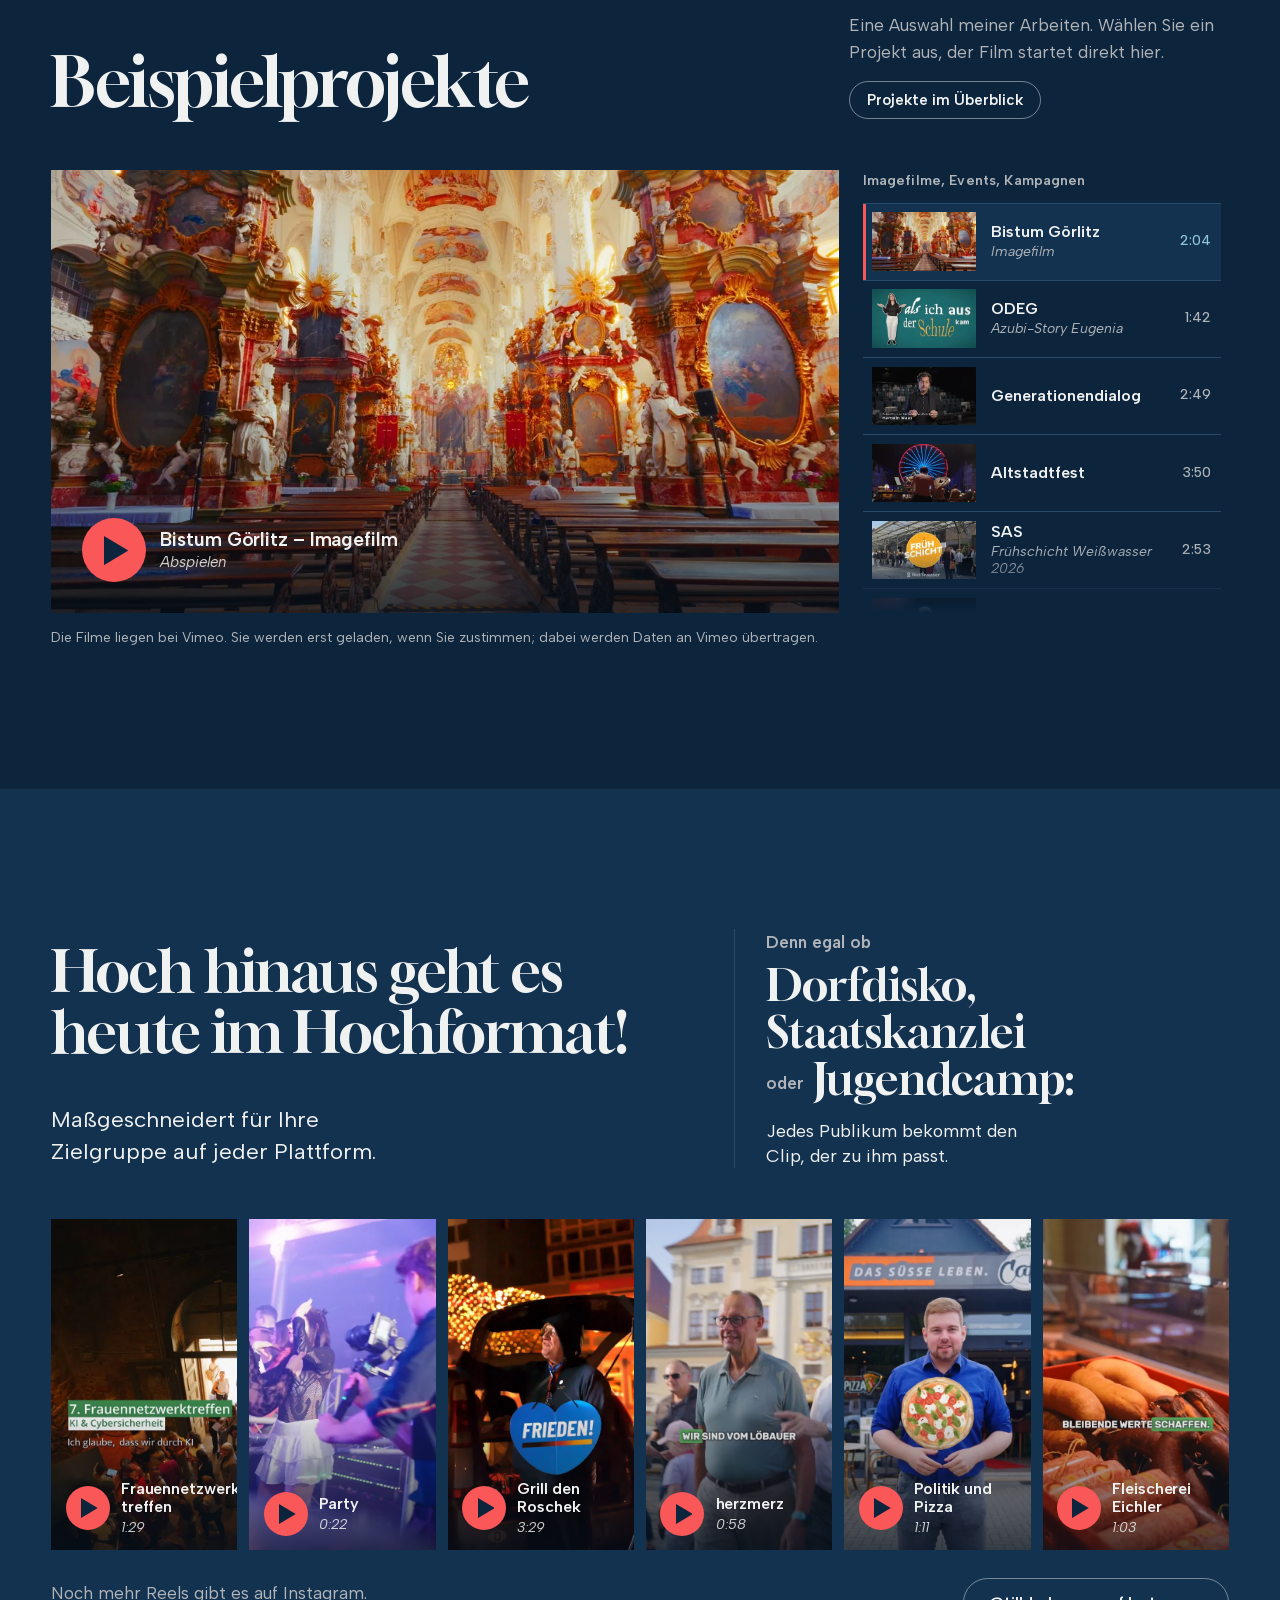
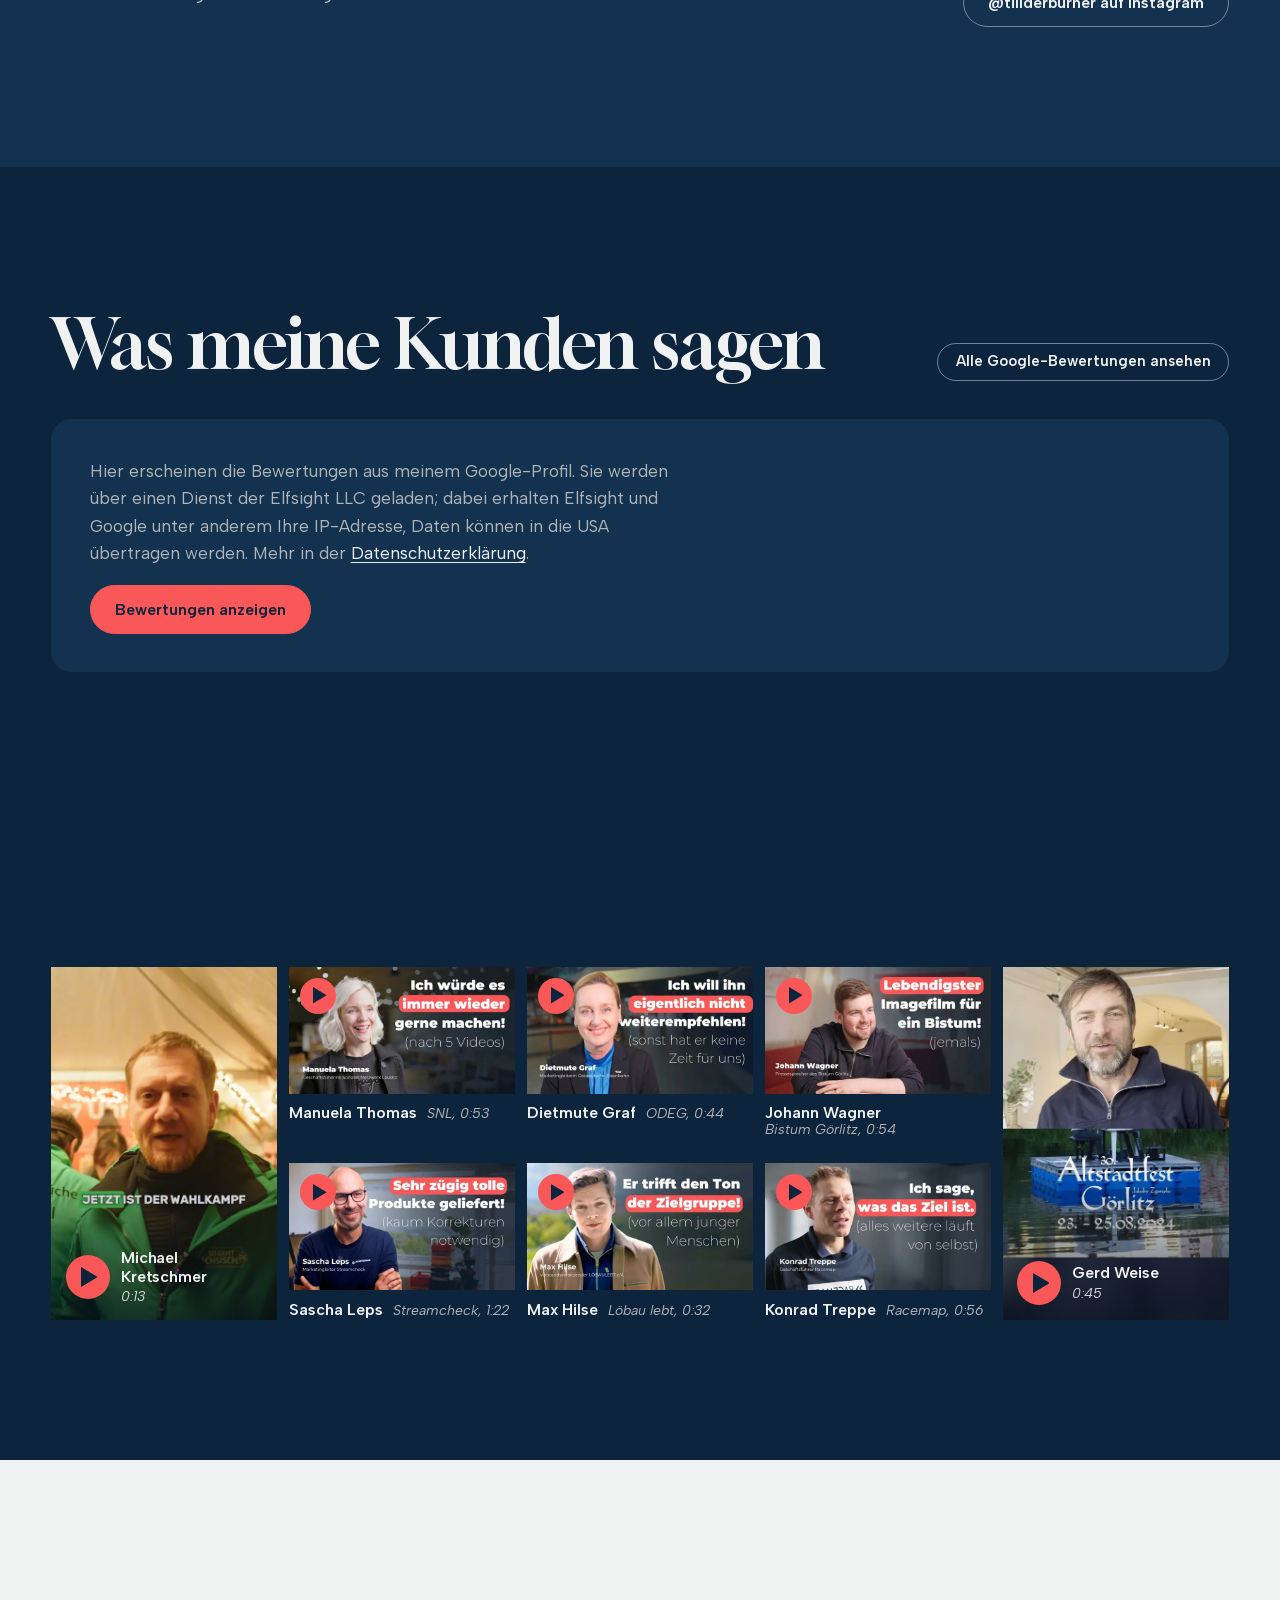
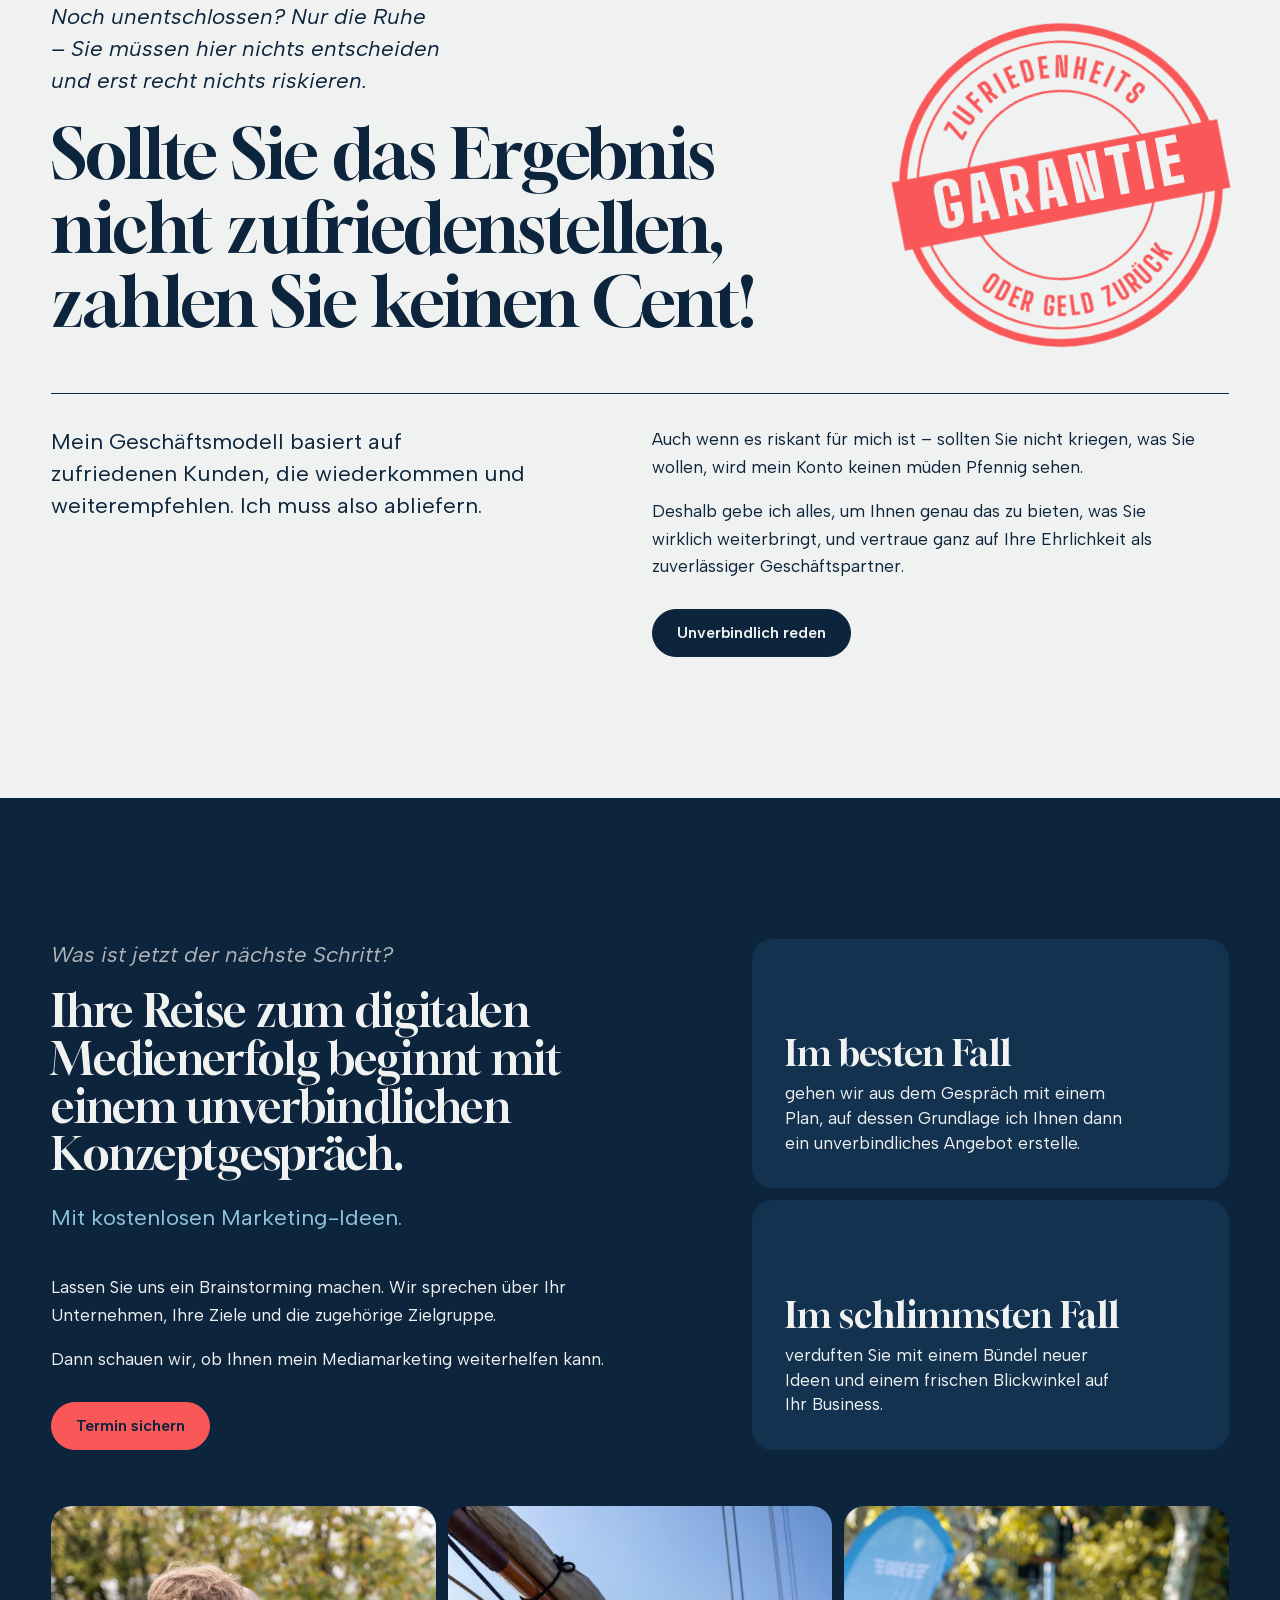
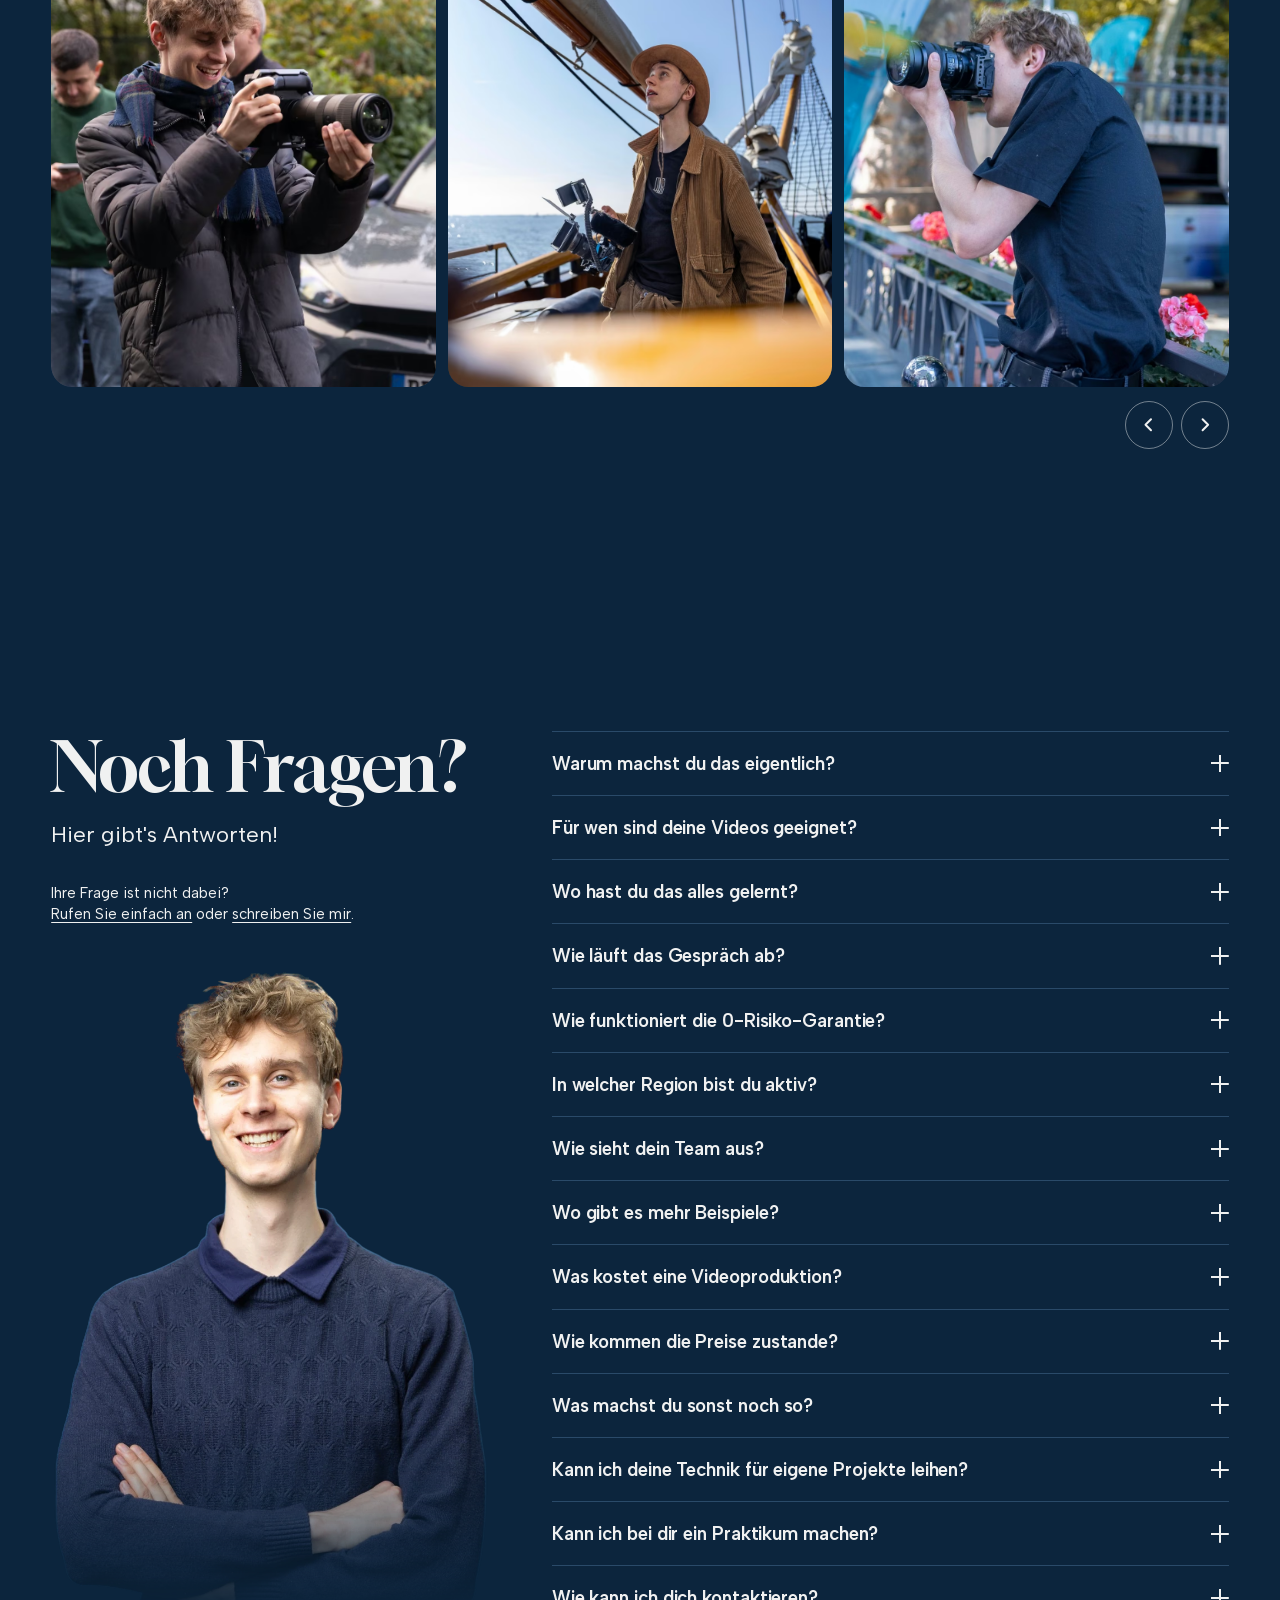
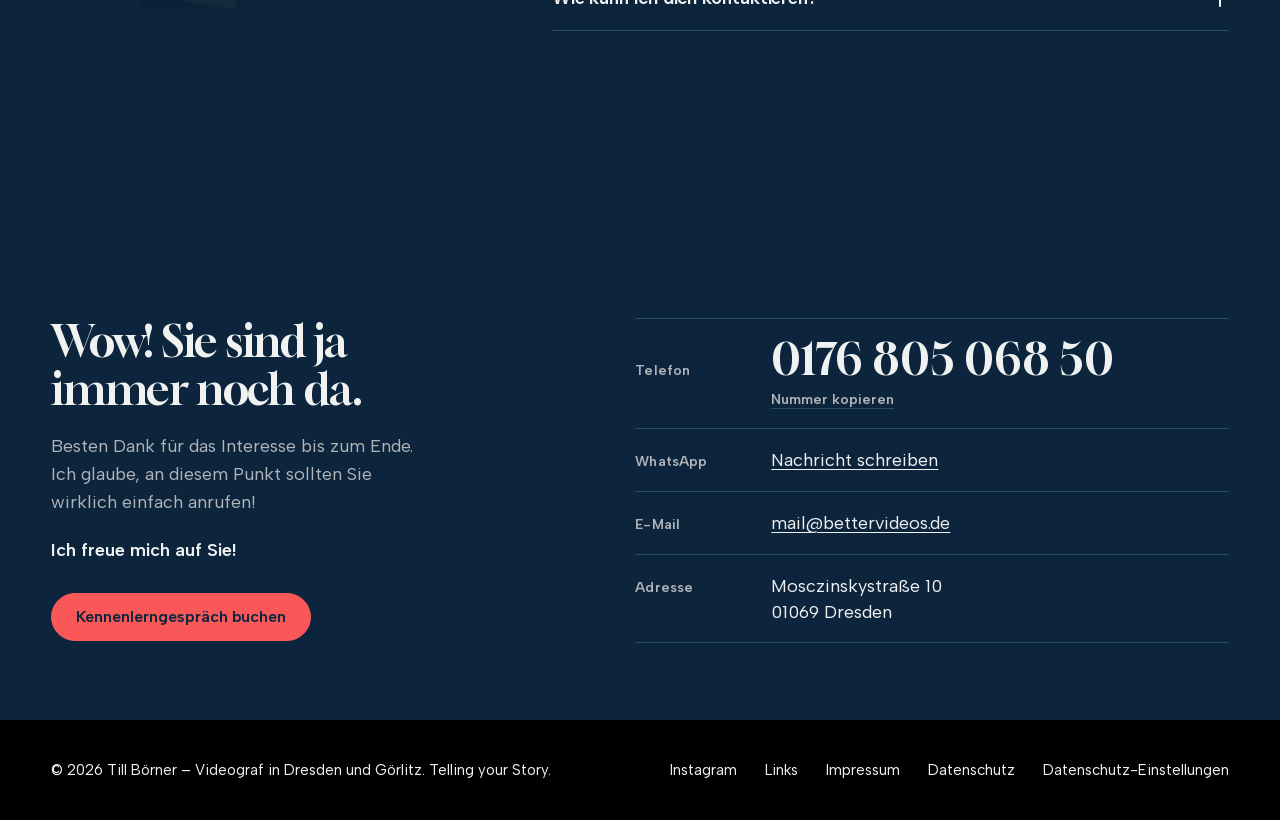
==== commit ae48aae9: "Showreel als eigene Videodatei statt Vimeo (1080p und 720p, ohne Ton), läuft ohne Einwilligung und p" ====
--- a/index.html
+++ b/index.html
@@ -22,7 +22,7 @@
   <link rel="icon" type="image/png" href="assets/img/favicon.png">
   <link rel="apple-touch-icon" href="assets/img/apple-touch-icon.png">
   <link rel="preload" as="font" type="font/woff2" crossorigin href="assets/fonts/gloock-normal-latin.woff2">
-  <link rel="stylesheet" href="assets/styles.css?v=14">
+  <link rel="stylesheet" href="assets/styles.css?v=15">
   <script type="application/ld+json">{"@context":"https://schema.org","@graph":[{"@type":"ProfessionalService","@id":"https://tillboerner.com/#betrieb","name":"Till Börner – Videograf in Dresden und Görlitz","description":"Videograf in Dresden mit Wurzeln in Görlitz: Imagefilme, Testimonials und Social-Media-Videos für Unternehmen in Sachsen – mit Zufriedenheitsgarantie.","url":"https://tillboerner.com/","image":"https://tillboerner.com/assets/img/og.jpg","logo":"https://tillboerner.com/assets/img/apple-touch-icon.png","telephone":"+4917680506850","email":"mail@bettervideos.de","address":{"@type":"PostalAddress","streetAddress":"Mosczinskystraße 10","postalCode":"01069","addressLocality":"Dresden","addressRegion":"Sachsen","addressCountry":"DE"},"areaServed":[{"@type":"City","name":"Dresden"},{"@type":"City","name":"Görlitz"},{"@type":"State","name":"Sachsen"}],"founder":{"@id":"https://tillboerner.com/#till"},"knowsAbout":["Videograf","Videoproduktion","Imagefilm","Testimonial-Video","Social-Media-Video","Eventfilm"],"hasMap":"https://www.google.com/maps?cid=9251350982065660197","sameAs":["https://www.instagram.com/tillderburner/"]},{"@type":"Person","@id":"https://tillboerner.com/#till","name":"Till Börner","jobTitle":"Videograf und Filmemacher","url":"https://tillboerner.com/","image":"https://tillboerner.com/assets/img/till-boerner-berge-1365.jpg","worksFor":{"@id":"https://tillboerner.com/#betrieb"},"sameAs":["https://www.instagram.com/tillderburner/"],"homeLocation":{"@type":"City","name":"Dresden"}},{"@type":"WebSite","@id":"https://tillboerner.com/#website","url":"https://tillboerner.com/","name":"Till Börner – Videograf in Dresden und Görlitz","inLanguage":"de","publisher":{"@id":"https://tillboerner.com/#betrieb"}},{"@type":"FAQPage","@id":"https://tillboerner.com/#fragen","mainEntity":[{"@type":"Question","name":"Warum machst du das eigentlich?","acceptedAnswer":{"@type":"Answer","text":"Bereits in meiner Kindheit war mein Kopf voll von Geschichten, die ich mit der Welt teilen wollte. Eigene Theaterstücke und Comics waren damals mein kreatives Ventil. Als ich auf dem alten Röhrenbildschirm meiner Grundschule ein Zeichentrickprogramm entdeckte, begann für mich eine Reise durch eine neue Welt. Die Welt des Filmemachens. Schnell wurde aus dem Schulprogramm Adobe After Effects, DaVinci Resolve und Blender. Und aus den Stickman-Animationen wurden richtige Kurzfilme. Während der Oberstufe begann ich dann, meine Leidenschaft auch beruflich auszuüben, und mir fiel schnell auf: Ich will Filmemacher sein! Gesagt, getan, forstete ich mich durch Tutorials, experimentierte mit neuer Technik, lernte in Workshops, Praktika und von Mentoren. Am Ende absolvierte ich die Sächsische Filmakademie und machte mich schließlich selbstständig. Seitdem ist es meine Mission, Menschen mit meinen Videos so gut weiterzuhelfen, wie ich kann. Und dabei Erlebnisse und Emotionen zu teilen, Menschen von einer Idee oder einem Angebot zu überzeugen oder Wissen verständlich zu machen. Mein täglicher Antrieb ist es also, Menschen mit dem, was ich von klein auf liebe, zu helfen. Und davon leben möchte ich auch ganz gerne."}},{"@type":"Question","name":"Für wen sind deine Videos geeignet?","acceptedAnswer":{"@type":"Answer","text":"Die Videos eignen sich für jeden, der im Internet eine Message, ein Gefühl, Informationen oder am besten alles zusammen verbreiten möchte. Besonders profitieren davon kleine bis mittelgroße Unternehmer im B2C-Bereich, die zielgruppengerecht kommunizieren wollen und deshalb Inhalte für Website und Social Media brauchen. Außerdem sind gute Videoinhalte ein absolutes Muss für jeden, der eine Personal Brand aufbauen will."}},{"@type":"Question","name":"Wo hast du das alles gelernt?","acceptedAnswer":{"@type":"Answer","text":"Ich entwickle seit meiner Kindheit meine Filmfähigkeiten konstant autodidaktisch weiter und suche mir Mentoren, von denen ich lernen kann. Außerdem war ich an der Sächsischen Filmakademie und habe meine Skills in Praktika und Workshops verfeinert."}},{"@type":"Question","name":"Wie läuft das Gespräch ab?","acceptedAnswer":{"@type":"Answer","text":"Sie schreiben mir oder rufen mich an. Dann klären wir grob ab, ob ich Ihnen bei Ihrem Vorhaben helfen kann oder nicht. Falls ja, verabreden wir einen Termin für ein Konzeptgespräch. Hier versuche ich, Ihr Angebot, Ihr Problem und Ihr Ziel zu erfassen. Und dann schauen wir gemeinsam, wie wir Ihre Zielgruppe im Rahmen der gegebenen Möglichkeiten so effektiv wie möglich ansprechen und bewegen können – und Sie mit möglichst wenig Aufwand möglichst weit bringen. Wir brainstormen konkrete Ideen oder überdenken bestehende. Danach erstelle ich anhand dessen ein Angebot und es geht in die Details."}},{"@type":"Question","name":"Wie funktioniert die 0-Risiko-Garantie?","acceptedAnswer":{"@type":"Answer","text":"Nach unserem Gespräch bekommen Sie ein Angebot. Das Projekt wird in etwa dem Angebot entsprechend umgesetzt. Wenn Sie aus irgendeinem Grund nicht mit dem Ergebnis zufrieden sein sollten, müssen Sie nichts bezahlen. Bei großen Projekten, die sehr hohe Materialkosten und teures externes Personal erfordern, behalte ich mir eventuell vor, die Garantie nicht zu geben. Mit meiner Zeit und meinem Equipment ins Risiko zu gehen, kann ich verantworten. Aber ab einer bestimmten Grenze kann ich das nicht mehr gewährleisten. Für die meisten Projekte trifft die Garantie aber zu, und falls nicht, teile ich das vorher immer mit."}},{"@type":"Question","name":"In welcher Region bist du aktiv?","acceptedAnswer":{"@type":"Answer","text":"Ich komme aus Görlitz und habe dort als Videograf angefangen. Heute sitze ich in Dresden. Ich drehe in ganz Sachsen, in Dresden genauso wie in Görlitz, und bin für passende Projekte flexibel darüber hinaus unterwegs."}},{"@type":"Question","name":"Wie sieht dein Team aus?","acceptedAnswer":{"@type":"Answer","text":"Ich arbeite je nach Projekt mit einem Team aus Freiberuflern zusammen. So kann man die Teamstärke effizient auf die Anforderungen und das jeweilige Budget zuschneiden."}},{"@type":"Question","name":"Wo gibt es mehr Beispiele?","acceptedAnswer":{"@type":"Answer","text":"Manche Projekte sind im Internet nicht veröffentlicht oder ich kann sie nicht auf meiner Seite einbinden. Falls eine spezielle Art von Video gewünscht wird, kann ich gerne noch etwas zuschicken."}},{"@type":"Question","name":"Was kostet eine Videoproduktion?","acceptedAnswer":{"@type":"Answer","text":"Der Preis hängt ganz von den Anforderungen und dem entsprechenden Arbeits- und Materialeinsatz ab. Sprechen Sie mich einfach an – wenn ich weiß, worum es geht, kann ich relativ schnell abschätzen, wie viel das Video kostet. Dann kriegen Sie ein Angebot und können entscheiden. Wenn ein fixes Budget vorliegt, kann ich Ihnen auch darauf basierend ein Konzept entwickeln. Dass ein 500-€-Video dann anders aussieht als ein 5000-€-Video, sollte klar sein."}},{"@type":"Question","name":"Wie kommen die Preise zustande?","acceptedAnswer":{"@type":"Answer","text":"Die Konzeption wird stundenweise je nach Aufwand berechnet. Der Dreh wird in Tagessätzen und Halbtagessätzen berechnet. Dazu kommen Leih- bzw. Bereitstellungsgebühren für Technik sowie Fahrt-, Speicher- und Materialkosten. Die Postproduktion (Schnitt, VFX, Colorgrading, Sounddesign) wird stundenweise abgerechnet. Dazu können Kosten für spezielle Musiklizenzen oder Ähnliches kommen. Das heißt übrigens: Wenn man mehrere Sachen an einem Tag drehen kann, entsteht ein natürlicher Rabatt. Was nicht auf der Rechnung steht, aber trotzdem in den Preis (leider teils nicht in die Köpfe von Nicht-Filmemachern) hineingeht: Software- und Lizenz-Abos ständige Weiterbildung Techniktest und Instandhaltung vor und nach jedem Dreh Technik, die viel zu schnell kaputtgeht und veraltet Kommunikation (Mails schreiben, Calls machen etc.) Daten kopieren, sichern, verschicken etc. Akquise Buchhaltung und Steuern"}},{"@type":"Question","name":"Was machst du sonst noch so?","acceptedAnswer":{"@type":"Answer","text":"Abgesehen von meinen freiberuflichen Projekten arbeite ich hin und wieder an großen Filmsets im Licht-Department und versuche, so viel wie möglich für meine eigenen Produktionen mitzunehmen. Außerdem veranstalte ich regelmäßig Filmcamps für Jugendliche, um meine Leidenschaft zu teilen und jungen Menschen eine neue Perspektive zu eröffnen."}},{"@type":"Question","name":"Kann ich deine Technik für eigene Projekte leihen?","acceptedAnswer":{"@type":"Answer","text":"Ja, gerne doch."}},{"@type":"Question","name":"Kann ich bei dir ein Praktikum machen?","acceptedAnswer":{"@type":"Answer","text":"Sehr gerne! Ich hab einen Arbeitsplatz, tolle Technik und spannende Projekte für dich parat. Einfach Kontakt aufnehmen, dann schauen wir, ob es passt ;)"}},{"@type":"Question","name":"Wie kann ich dich kontaktieren?","acceptedAnswer":{"@type":"Answer","text":"Ruf mich einfach an oder schreib mir eine Nachricht ;)"}}]}]}</script>
 </head>
 <body>
@@ -55,9 +55,9 @@
 
   <!-- ═════ Hero ═════ -->
   <section class="hero" id="top">
-    <!-- Das Showreel läuft stumm im Hintergrund. Darunter steht sein erstes Bild, bis das Video läuft
+    <!-- Das Showreel (assets/video) läuft stumm im Hintergrund. Darunter steht ein Standbild, bis das Video läuft
          (und bleibt stehen, wenn jemand reduzierte Bewegung oder Datensparen eingestellt hat). -->
-    <div class="hero__film" data-showreel="1179386478">
+    <div class="hero__film" data-showreel>
       <picture>
         <source type="image/avif" srcset="assets/img/showreel-standbild.avif">
         <img src="assets/img/showreel-standbild.jpg" alt="" width="1920" height="1080" fetchpriority="high">
@@ -635,6 +635,6 @@
   </div>
 </footer>
 
-<script src="assets/main.js?v=14" defer></script>
+<script src="assets/main.js?v=15" defer></script>
 </body>
 </html>
--- a/assets/styles.css
+++ b/assets/styles.css
@@ -266,13 +266,9 @@
 }
 .hero__film { position: absolute; inset: 0; z-index: -2; container-type: size; overflow: hidden; }
 .hero__film img { width: 100%; height: 100%; object-fit: cover; }
-/* Der Vimeo-Player deckt die Fläche wie object-fit: cover. */
-.hero__film iframe {
-  position: absolute; top: 50%; left: 50%; translate: -50% -50%; scale: 1.02;
-  width: max(100cqw, 177.78cqh); height: max(100cqh, 56.25cqw);
-  border: 0; pointer-events: none; opacity: 0; transition: opacity 1.4s;
-}
-.hero__film iframe.laeuft { opacity: 1; }
+/* Das Showreel liegt als eigene Videodatei auf dem Server und deckt die Fläche wie das Standbild darunter. */
+.hero__film video { position: absolute; inset: 0; width: 100%; height: 100%; object-fit: cover; pointer-events: none; opacity: 0; transition: opacity 1.4s; }
+.hero__film video.laeuft { opacity: 1; }
 /* Verlauf, damit Titel und Knöpfe vor jedem Bild lesbar bleiben */
 .hero::before {
   content: ""; position: absolute; inset: 0; z-index: -1; pointer-events: none;
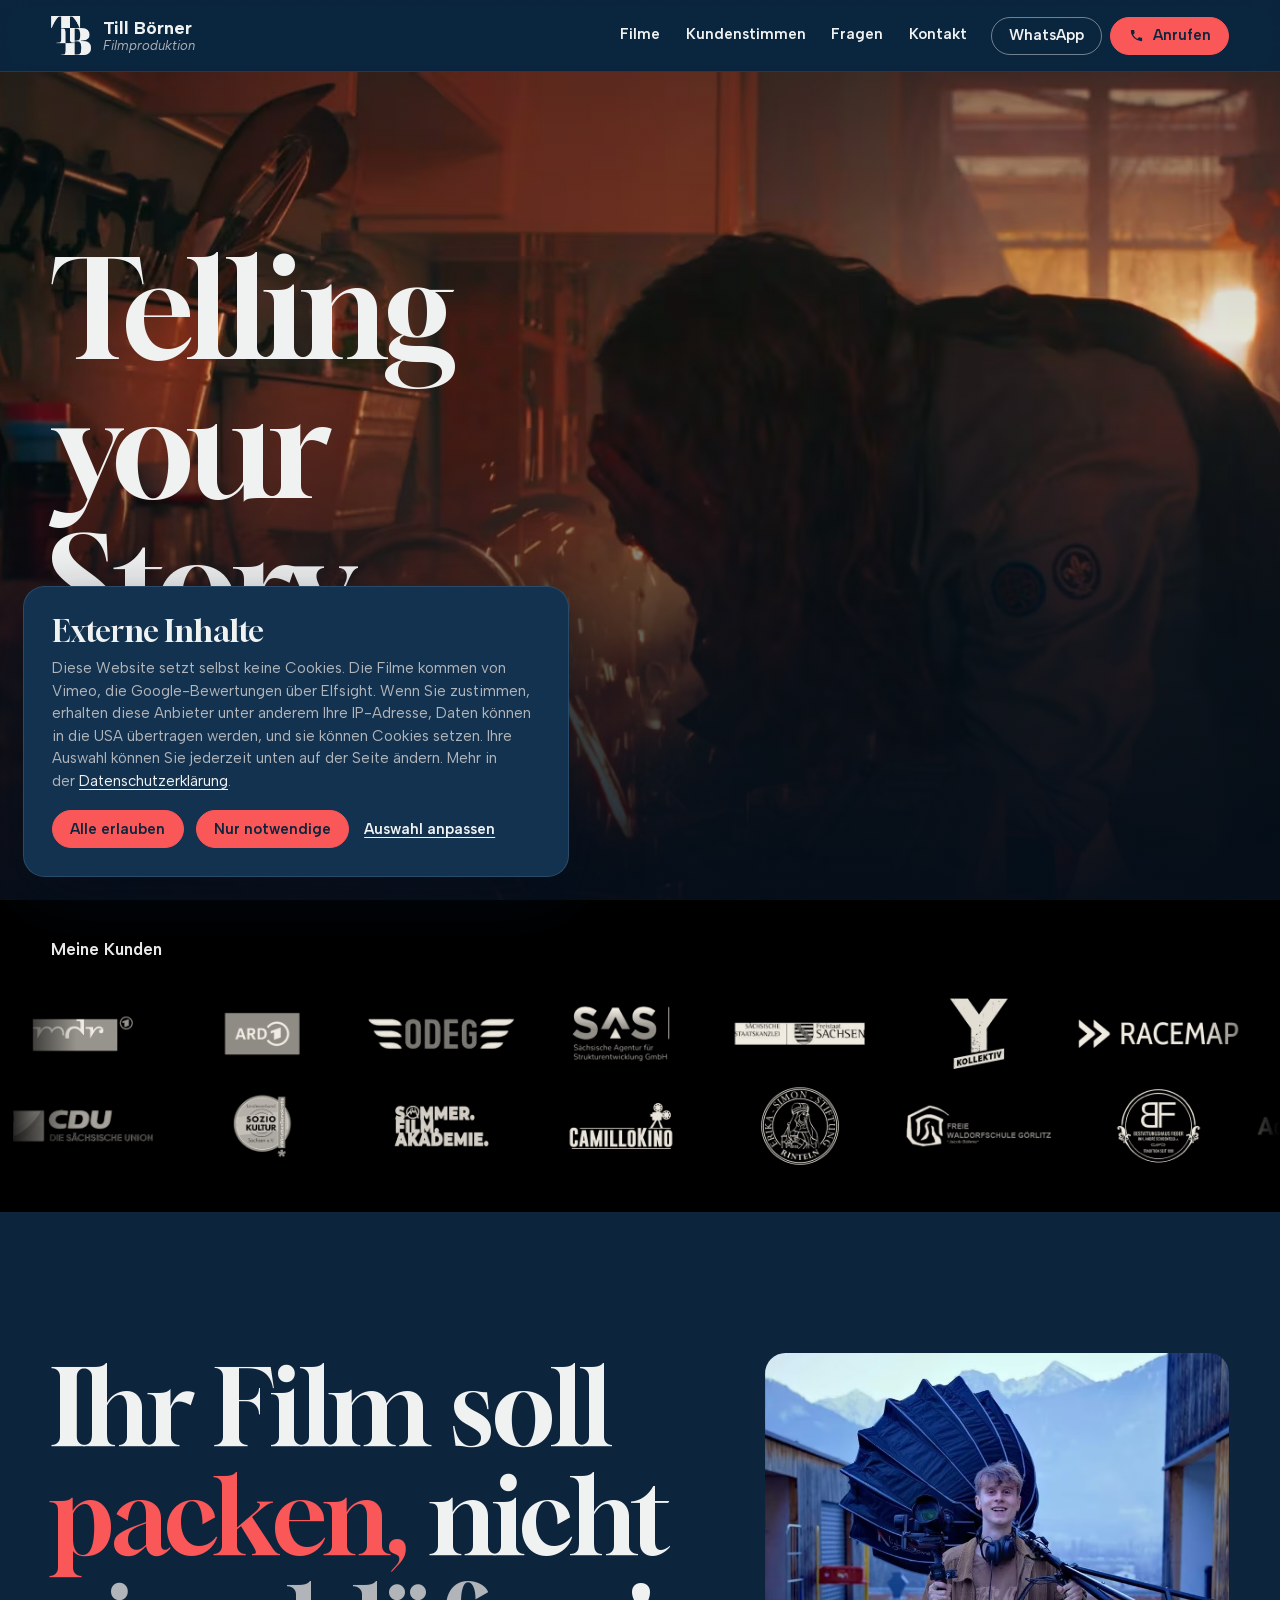
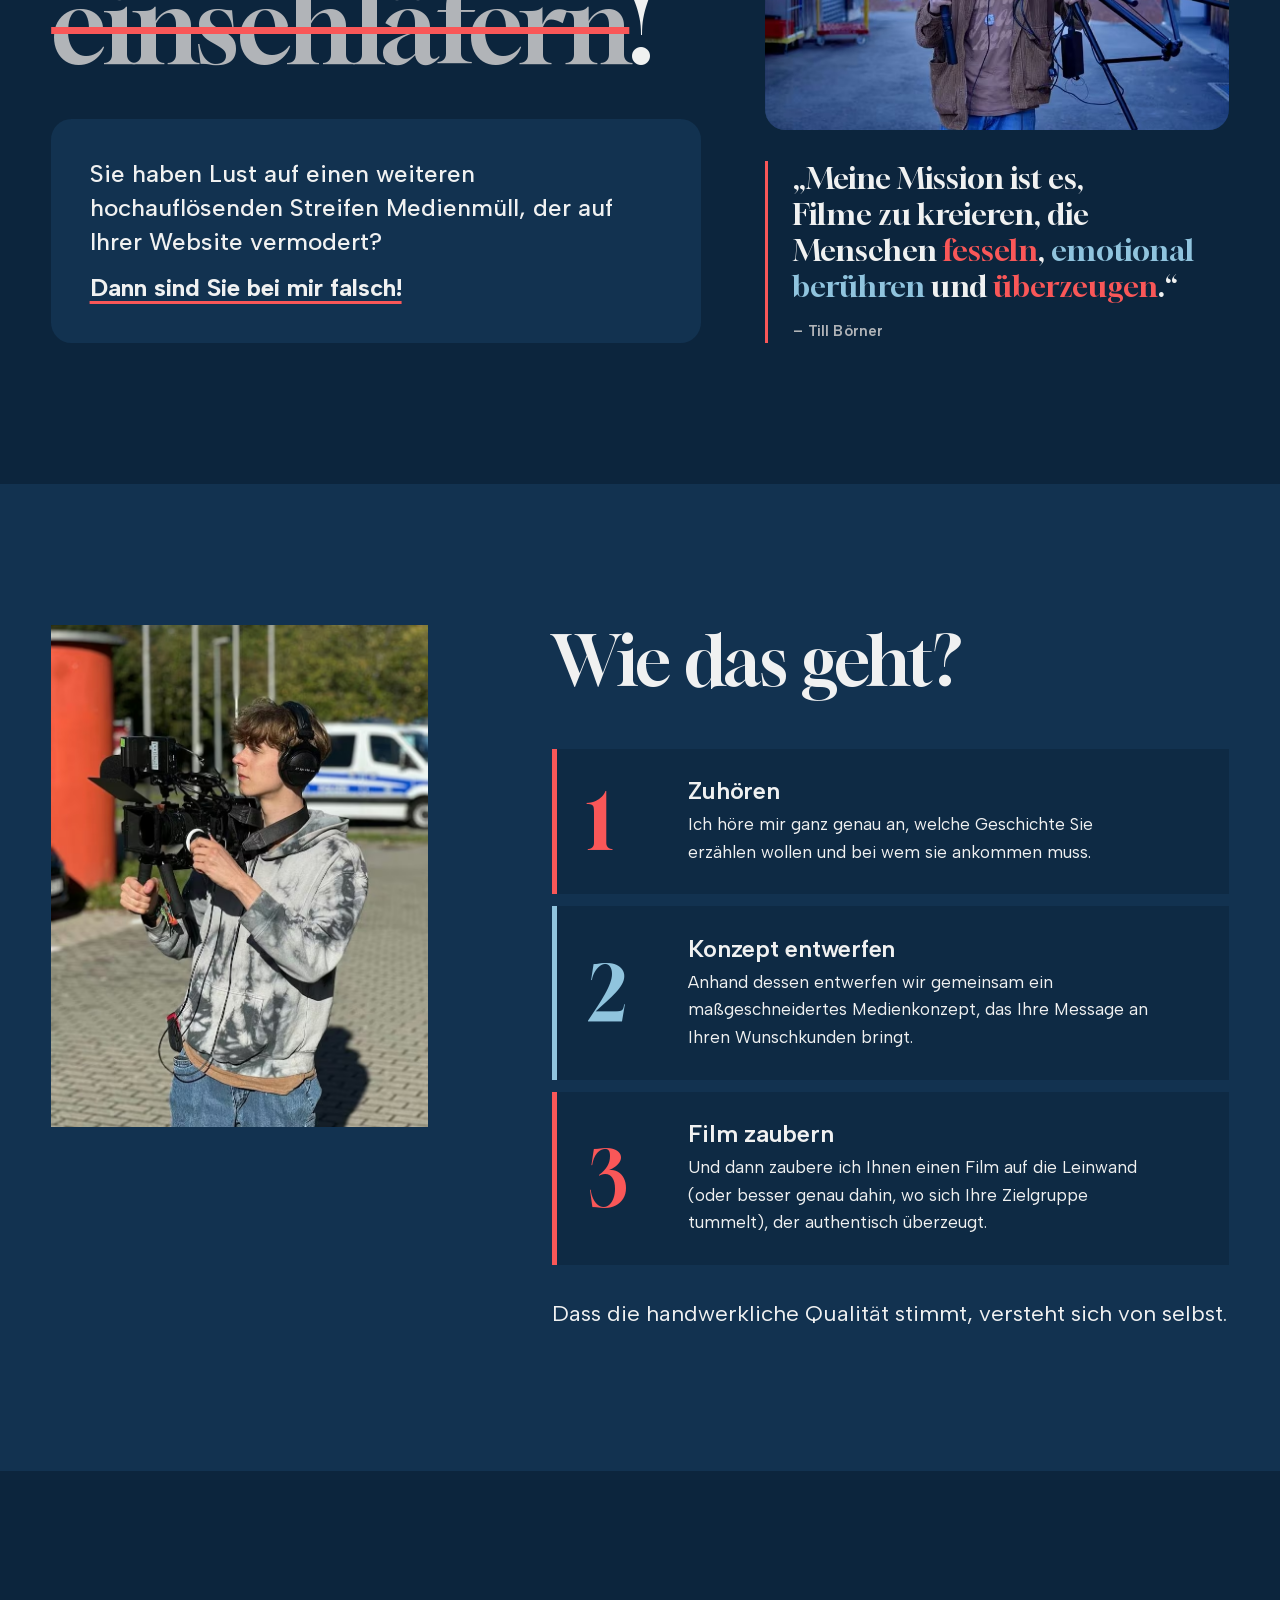
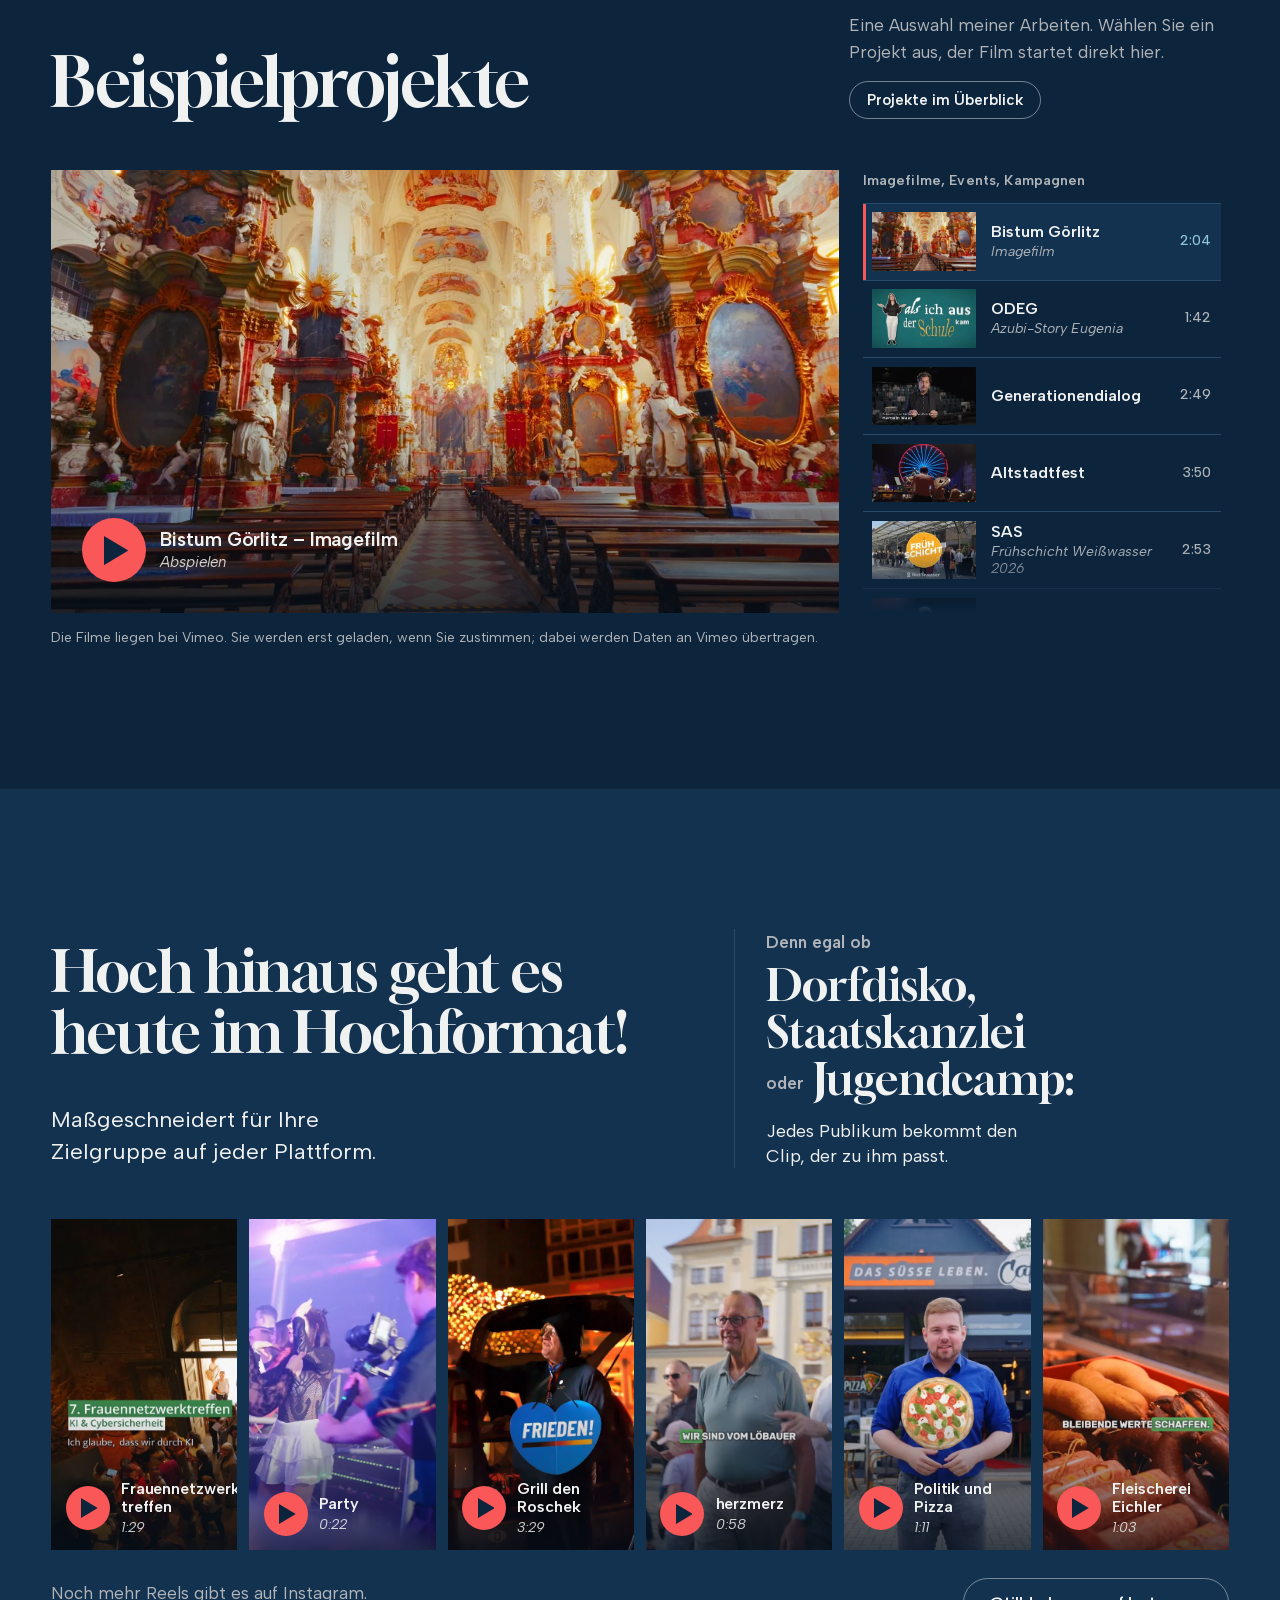
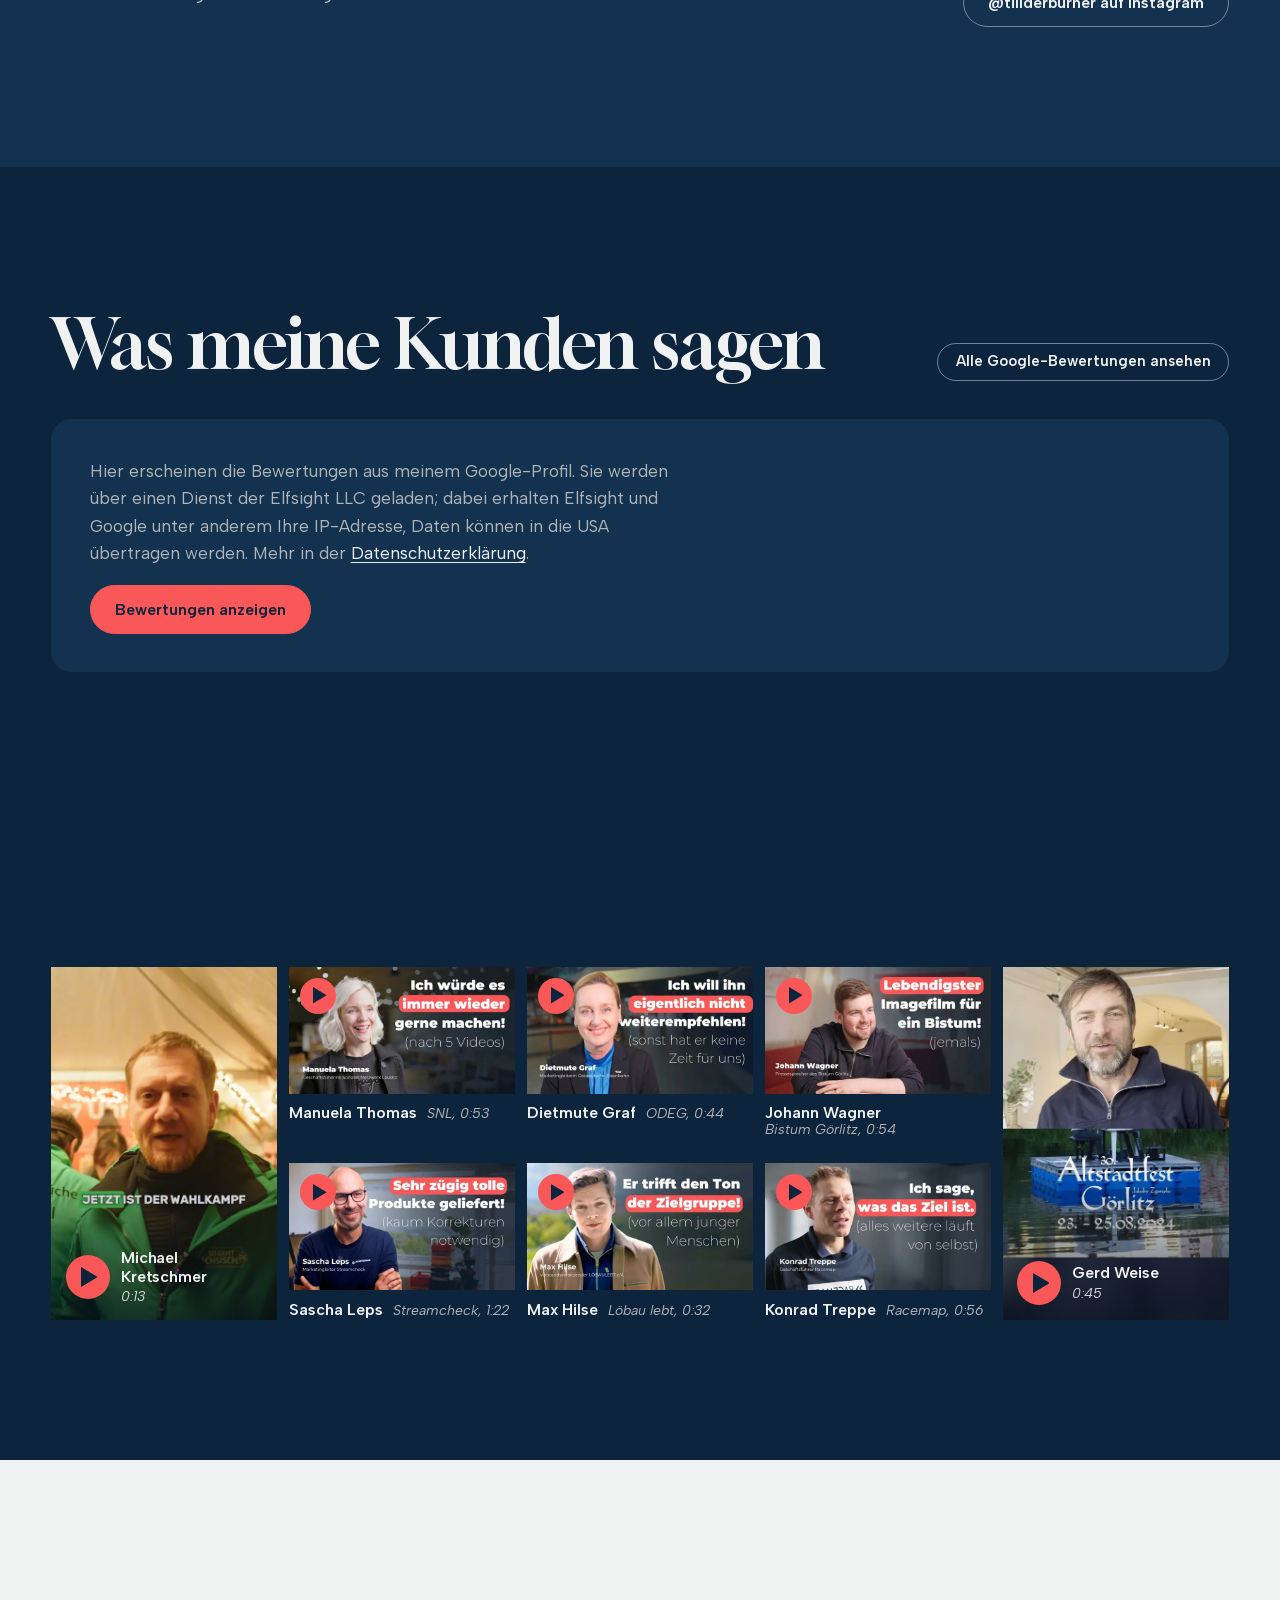
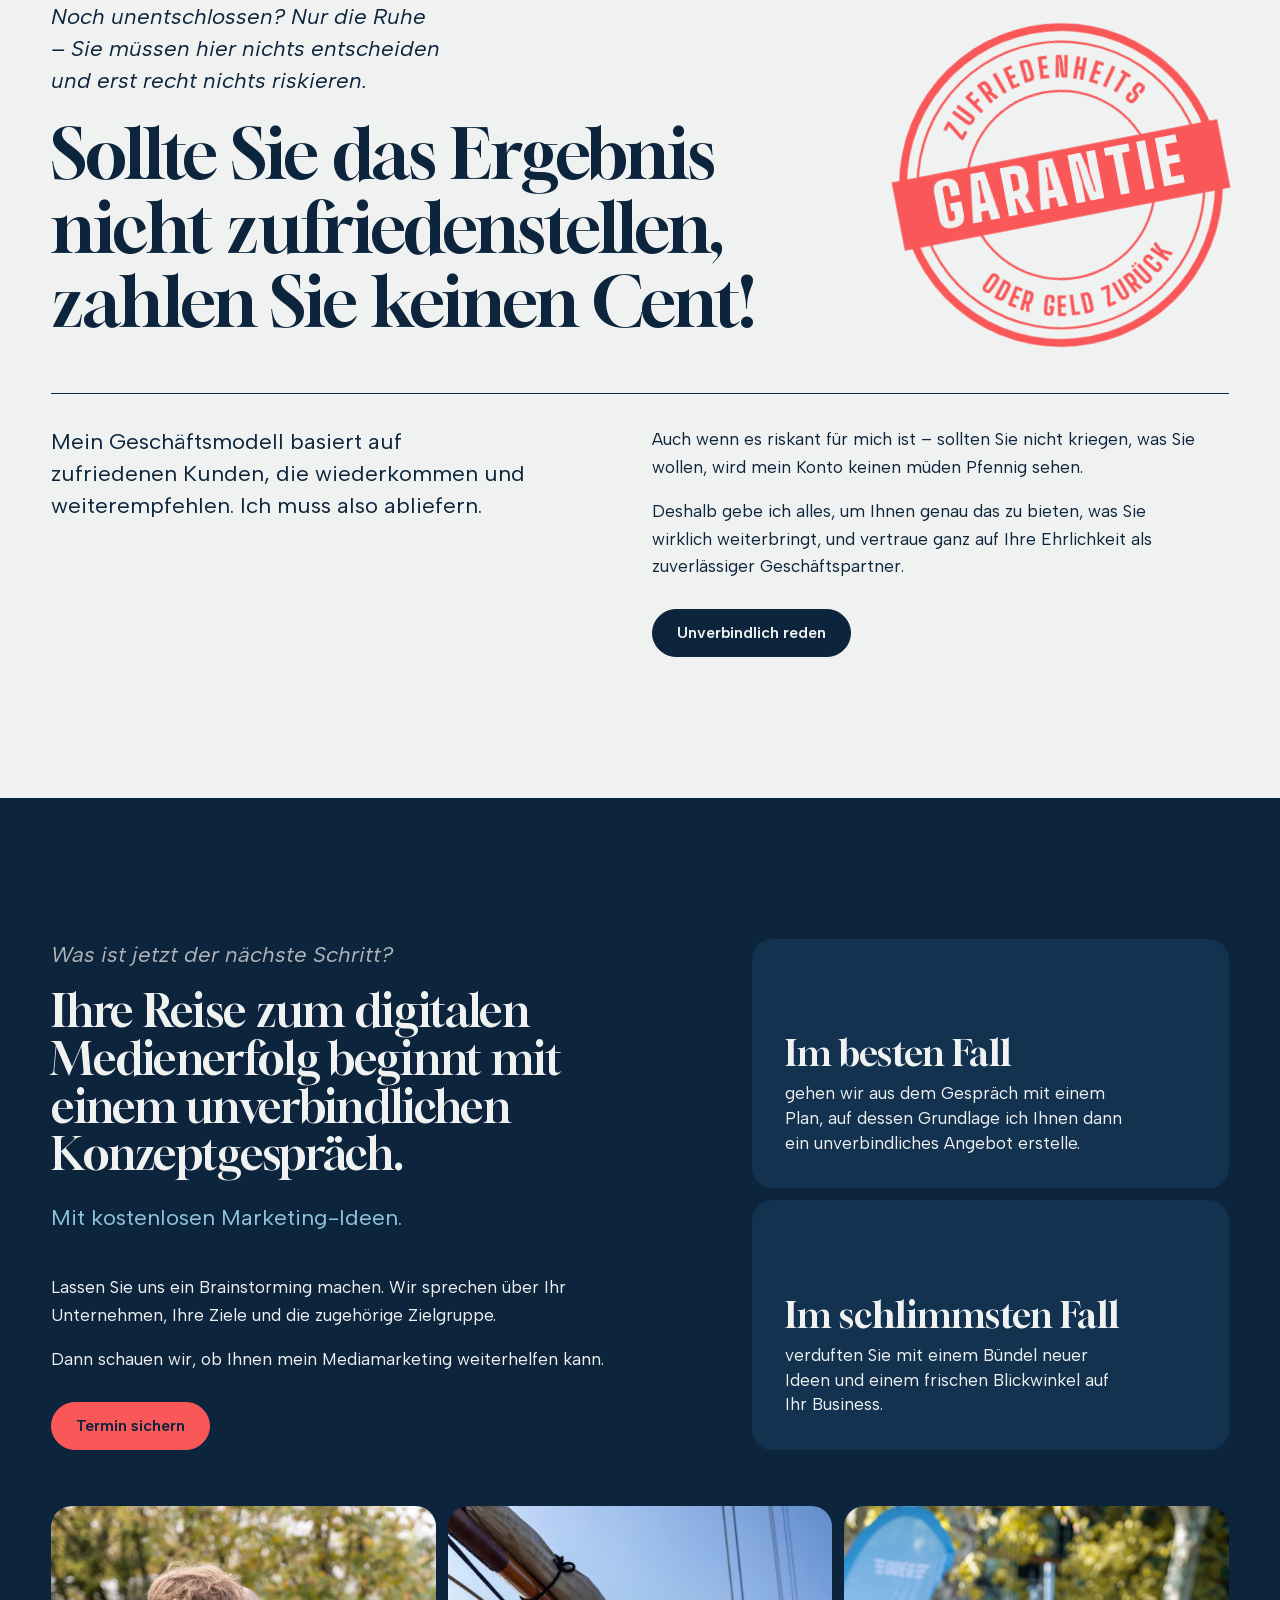
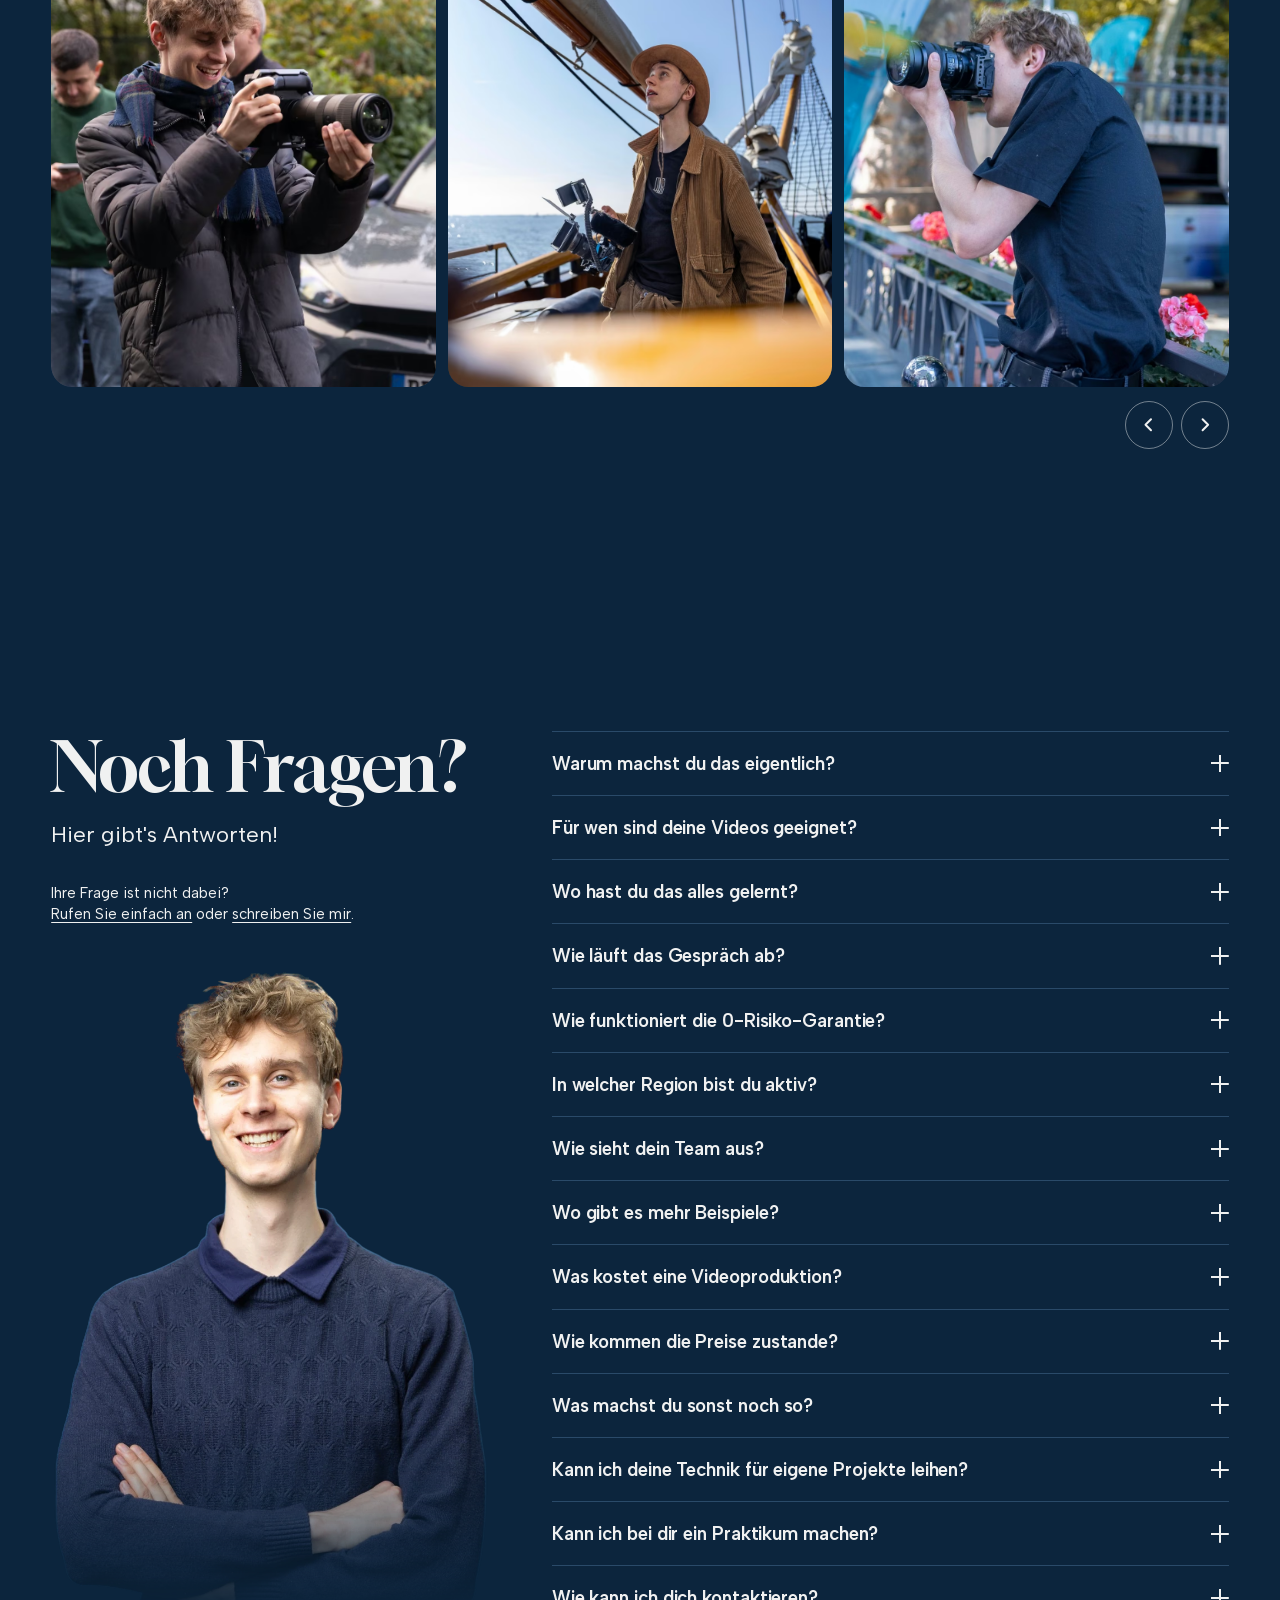
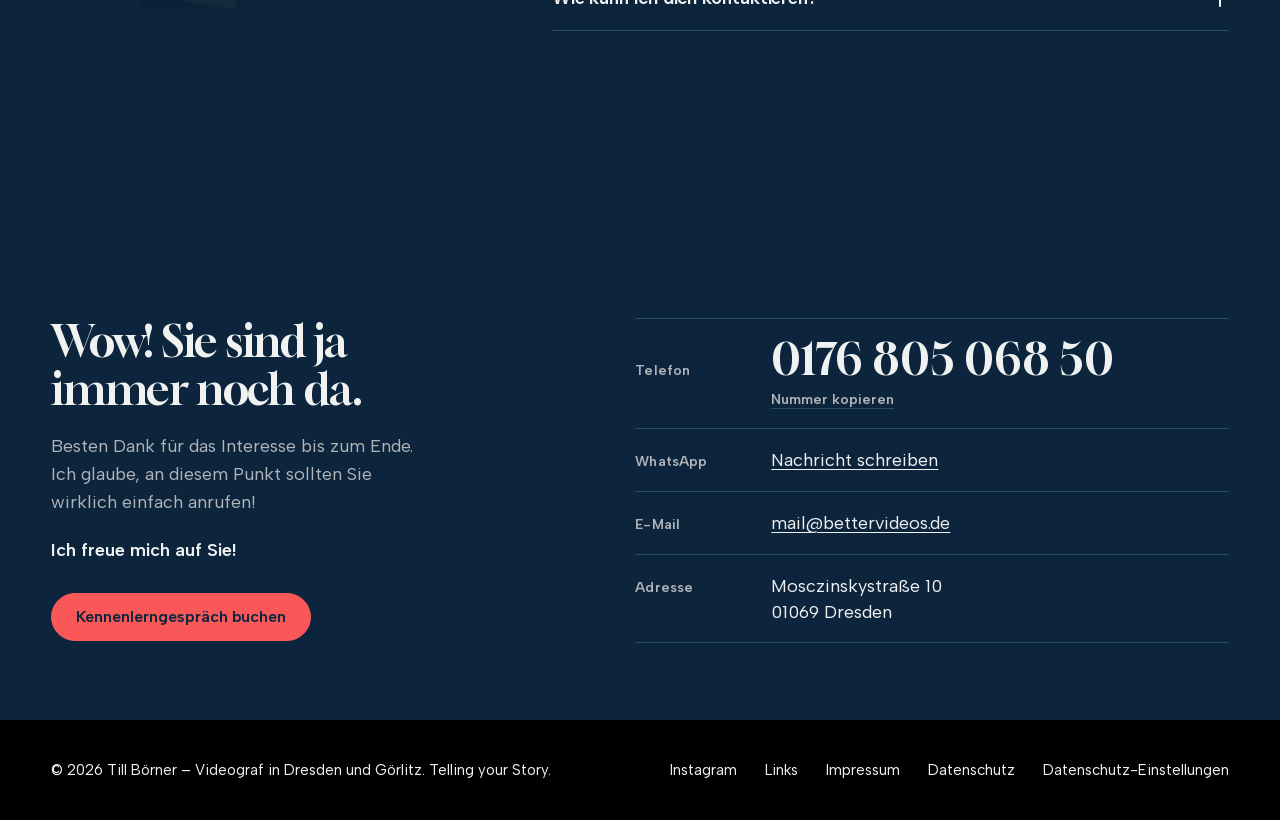
==== commit a2fa25e1: "Manifest: Kasten dunkelblau statt pink, Antwort pink unterstrichen Co-Authored-By: Claude Opus 5.5 <" ====
--- a/index.html
+++ b/index.html
@@ -22,7 +22,7 @@
   <link rel="icon" type="image/png" href="assets/img/favicon.png">
   <link rel="apple-touch-icon" href="assets/img/apple-touch-icon.png">
   <link rel="preload" as="font" type="font/woff2" crossorigin href="assets/fonts/gloock-normal-latin.woff2">
-  <link rel="stylesheet" href="assets/styles.css?v=15">
+  <link rel="stylesheet" href="assets/styles.css?v=16">
   <script type="application/ld+json">{"@context":"https://schema.org","@graph":[{"@type":"ProfessionalService","@id":"https://tillboerner.com/#betrieb","name":"Till Börner – Videograf in Dresden und Görlitz","description":"Videograf in Dresden mit Wurzeln in Görlitz: Imagefilme, Testimonials und Social-Media-Videos für Unternehmen in Sachsen – mit Zufriedenheitsgarantie.","url":"https://tillboerner.com/","image":"https://tillboerner.com/assets/img/og.jpg","logo":"https://tillboerner.com/assets/img/apple-touch-icon.png","telephone":"+4917680506850","email":"mail@bettervideos.de","address":{"@type":"PostalAddress","streetAddress":"Mosczinskystraße 10","postalCode":"01069","addressLocality":"Dresden","addressRegion":"Sachsen","addressCountry":"DE"},"areaServed":[{"@type":"City","name":"Dresden"},{"@type":"City","name":"Görlitz"},{"@type":"State","name":"Sachsen"}],"founder":{"@id":"https://tillboerner.com/#till"},"knowsAbout":["Videograf","Videoproduktion","Imagefilm","Testimonial-Video","Social-Media-Video","Eventfilm"],"hasMap":"https://www.google.com/maps?cid=9251350982065660197","sameAs":["https://www.instagram.com/tillderburner/"]},{"@type":"Person","@id":"https://tillboerner.com/#till","name":"Till Börner","jobTitle":"Videograf und Filmemacher","url":"https://tillboerner.com/","image":"https://tillboerner.com/assets/img/till-boerner-berge-1365.jpg","worksFor":{"@id":"https://tillboerner.com/#betrieb"},"sameAs":["https://www.instagram.com/tillderburner/"],"homeLocation":{"@type":"City","name":"Dresden"}},{"@type":"WebSite","@id":"https://tillboerner.com/#website","url":"https://tillboerner.com/","name":"Till Börner – Videograf in Dresden und Görlitz","inLanguage":"de","publisher":{"@id":"https://tillboerner.com/#betrieb"}},{"@type":"FAQPage","@id":"https://tillboerner.com/#fragen","mainEntity":[{"@type":"Question","name":"Warum machst du das eigentlich?","acceptedAnswer":{"@type":"Answer","text":"Bereits in meiner Kindheit war mein Kopf voll von Geschichten, die ich mit der Welt teilen wollte. Eigene Theaterstücke und Comics waren damals mein kreatives Ventil. Als ich auf dem alten Röhrenbildschirm meiner Grundschule ein Zeichentrickprogramm entdeckte, begann für mich eine Reise durch eine neue Welt. Die Welt des Filmemachens. Schnell wurde aus dem Schulprogramm Adobe After Effects, DaVinci Resolve und Blender. Und aus den Stickman-Animationen wurden richtige Kurzfilme. Während der Oberstufe begann ich dann, meine Leidenschaft auch beruflich auszuüben, und mir fiel schnell auf: Ich will Filmemacher sein! Gesagt, getan, forstete ich mich durch Tutorials, experimentierte mit neuer Technik, lernte in Workshops, Praktika und von Mentoren. Am Ende absolvierte ich die Sächsische Filmakademie und machte mich schließlich selbstständig. Seitdem ist es meine Mission, Menschen mit meinen Videos so gut weiterzuhelfen, wie ich kann. Und dabei Erlebnisse und Emotionen zu teilen, Menschen von einer Idee oder einem Angebot zu überzeugen oder Wissen verständlich zu machen. Mein täglicher Antrieb ist es also, Menschen mit dem, was ich von klein auf liebe, zu helfen. Und davon leben möchte ich auch ganz gerne."}},{"@type":"Question","name":"Für wen sind deine Videos geeignet?","acceptedAnswer":{"@type":"Answer","text":"Die Videos eignen sich für jeden, der im Internet eine Message, ein Gefühl, Informationen oder am besten alles zusammen verbreiten möchte. Besonders profitieren davon kleine bis mittelgroße Unternehmer im B2C-Bereich, die zielgruppengerecht kommunizieren wollen und deshalb Inhalte für Website und Social Media brauchen. Außerdem sind gute Videoinhalte ein absolutes Muss für jeden, der eine Personal Brand aufbauen will."}},{"@type":"Question","name":"Wo hast du das alles gelernt?","acceptedAnswer":{"@type":"Answer","text":"Ich entwickle seit meiner Kindheit meine Filmfähigkeiten konstant autodidaktisch weiter und suche mir Mentoren, von denen ich lernen kann. Außerdem war ich an der Sächsischen Filmakademie und habe meine Skills in Praktika und Workshops verfeinert."}},{"@type":"Question","name":"Wie läuft das Gespräch ab?","acceptedAnswer":{"@type":"Answer","text":"Sie schreiben mir oder rufen mich an. Dann klären wir grob ab, ob ich Ihnen bei Ihrem Vorhaben helfen kann oder nicht. Falls ja, verabreden wir einen Termin für ein Konzeptgespräch. Hier versuche ich, Ihr Angebot, Ihr Problem und Ihr Ziel zu erfassen. Und dann schauen wir gemeinsam, wie wir Ihre Zielgruppe im Rahmen der gegebenen Möglichkeiten so effektiv wie möglich ansprechen und bewegen können – und Sie mit möglichst wenig Aufwand möglichst weit bringen. Wir brainstormen konkrete Ideen oder überdenken bestehende. Danach erstelle ich anhand dessen ein Angebot und es geht in die Details."}},{"@type":"Question","name":"Wie funktioniert die 0-Risiko-Garantie?","acceptedAnswer":{"@type":"Answer","text":"Nach unserem Gespräch bekommen Sie ein Angebot. Das Projekt wird in etwa dem Angebot entsprechend umgesetzt. Wenn Sie aus irgendeinem Grund nicht mit dem Ergebnis zufrieden sein sollten, müssen Sie nichts bezahlen. Bei großen Projekten, die sehr hohe Materialkosten und teures externes Personal erfordern, behalte ich mir eventuell vor, die Garantie nicht zu geben. Mit meiner Zeit und meinem Equipment ins Risiko zu gehen, kann ich verantworten. Aber ab einer bestimmten Grenze kann ich das nicht mehr gewährleisten. Für die meisten Projekte trifft die Garantie aber zu, und falls nicht, teile ich das vorher immer mit."}},{"@type":"Question","name":"In welcher Region bist du aktiv?","acceptedAnswer":{"@type":"Answer","text":"Ich komme aus Görlitz und habe dort als Videograf angefangen. Heute sitze ich in Dresden. Ich drehe in ganz Sachsen, in Dresden genauso wie in Görlitz, und bin für passende Projekte flexibel darüber hinaus unterwegs."}},{"@type":"Question","name":"Wie sieht dein Team aus?","acceptedAnswer":{"@type":"Answer","text":"Ich arbeite je nach Projekt mit einem Team aus Freiberuflern zusammen. So kann man die Teamstärke effizient auf die Anforderungen und das jeweilige Budget zuschneiden."}},{"@type":"Question","name":"Wo gibt es mehr Beispiele?","acceptedAnswer":{"@type":"Answer","text":"Manche Projekte sind im Internet nicht veröffentlicht oder ich kann sie nicht auf meiner Seite einbinden. Falls eine spezielle Art von Video gewünscht wird, kann ich gerne noch etwas zuschicken."}},{"@type":"Question","name":"Was kostet eine Videoproduktion?","acceptedAnswer":{"@type":"Answer","text":"Der Preis hängt ganz von den Anforderungen und dem entsprechenden Arbeits- und Materialeinsatz ab. Sprechen Sie mich einfach an – wenn ich weiß, worum es geht, kann ich relativ schnell abschätzen, wie viel das Video kostet. Dann kriegen Sie ein Angebot und können entscheiden. Wenn ein fixes Budget vorliegt, kann ich Ihnen auch darauf basierend ein Konzept entwickeln. Dass ein 500-€-Video dann anders aussieht als ein 5000-€-Video, sollte klar sein."}},{"@type":"Question","name":"Wie kommen die Preise zustande?","acceptedAnswer":{"@type":"Answer","text":"Die Konzeption wird stundenweise je nach Aufwand berechnet. Der Dreh wird in Tagessätzen und Halbtagessätzen berechnet. Dazu kommen Leih- bzw. Bereitstellungsgebühren für Technik sowie Fahrt-, Speicher- und Materialkosten. Die Postproduktion (Schnitt, VFX, Colorgrading, Sounddesign) wird stundenweise abgerechnet. Dazu können Kosten für spezielle Musiklizenzen oder Ähnliches kommen. Das heißt übrigens: Wenn man mehrere Sachen an einem Tag drehen kann, entsteht ein natürlicher Rabatt. Was nicht auf der Rechnung steht, aber trotzdem in den Preis (leider teils nicht in die Köpfe von Nicht-Filmemachern) hineingeht: Software- und Lizenz-Abos ständige Weiterbildung Techniktest und Instandhaltung vor und nach jedem Dreh Technik, die viel zu schnell kaputtgeht und veraltet Kommunikation (Mails schreiben, Calls machen etc.) Daten kopieren, sichern, verschicken etc. Akquise Buchhaltung und Steuern"}},{"@type":"Question","name":"Was machst du sonst noch so?","acceptedAnswer":{"@type":"Answer","text":"Abgesehen von meinen freiberuflichen Projekten arbeite ich hin und wieder an großen Filmsets im Licht-Department und versuche, so viel wie möglich für meine eigenen Produktionen mitzunehmen. Außerdem veranstalte ich regelmäßig Filmcamps für Jugendliche, um meine Leidenschaft zu teilen und jungen Menschen eine neue Perspektive zu eröffnen."}},{"@type":"Question","name":"Kann ich deine Technik für eigene Projekte leihen?","acceptedAnswer":{"@type":"Answer","text":"Ja, gerne doch."}},{"@type":"Question","name":"Kann ich bei dir ein Praktikum machen?","acceptedAnswer":{"@type":"Answer","text":"Sehr gerne! Ich hab einen Arbeitsplatz, tolle Technik und spannende Projekte für dich parat. Einfach Kontakt aufnehmen, dann schauen wir, ob es passt ;)"}},{"@type":"Question","name":"Wie kann ich dich kontaktieren?","acceptedAnswer":{"@type":"Answer","text":"Ruf mich einfach an oder schreib mir eine Nachricht ;)"}}]}]}</script>
 </head>
 <body>
@@ -635,6 +635,6 @@
   </div>
 </footer>
 
-<script src="assets/main.js?v=15" defer></script>
+<script src="assets/main.js?v=16" defer></script>
 </body>
 </html>
--- a/assets/styles.css
+++ b/assets/styles.css
@@ -340,12 +340,12 @@
 .manifest__titel s { color: var(--leise); text-decoration-line: line-through; text-decoration-color: var(--akzent); text-decoration-thickness: 0.07em; }
 .manifest__los {
   margin: 0; max-width: none; padding: clamp(1.5rem, 3vw, 2.75rem); border-radius: var(--rund);
-  background: var(--akzent); color: var(--auf-akzent);
-  font-family: var(--ui); font-weight: 600; font-size: clamp(1.25rem, 1.9vw, 1.7rem); line-height: 1.38; text-wrap: pretty;
+  background: var(--flaeche); color: var(--schrift);
+  font-family: var(--ui); font-weight: 500; font-size: clamp(1.25rem, 1.9vw, 1.7rem); line-height: 1.38; text-wrap: pretty;
 }
 /* Frage und Antwort sind gleich groß und lesen sich als ein Gedanke; die Antwort ist nur fett und kräftig unterstrichen. */
 .manifest__los strong { display: block; margin-top: 0.55em; font-weight: 700; }
-.manifest__los strong span { text-decoration: underline; text-decoration-thickness: 0.13em; text-underline-offset: 0.22em; }
+.manifest__los strong span { text-decoration: underline; text-decoration-color: var(--akzent); text-decoration-thickness: 0.13em; text-underline-offset: 0.22em; }
 .manifest__till { display: grid; grid-template-rows: minmax(0, 1fr) auto; gap: clamp(1.25rem, 2.4vw, 2rem); }
 .manifest__foto { position: relative; min-height: clamp(16rem, 24vw, 24rem); border-radius: var(--rund); overflow: hidden; background: var(--flaeche); }
 .manifest__bild { position: absolute; inset: 0; width: 100%; height: 100%; object-fit: cover; object-position: 50% 30%; }
